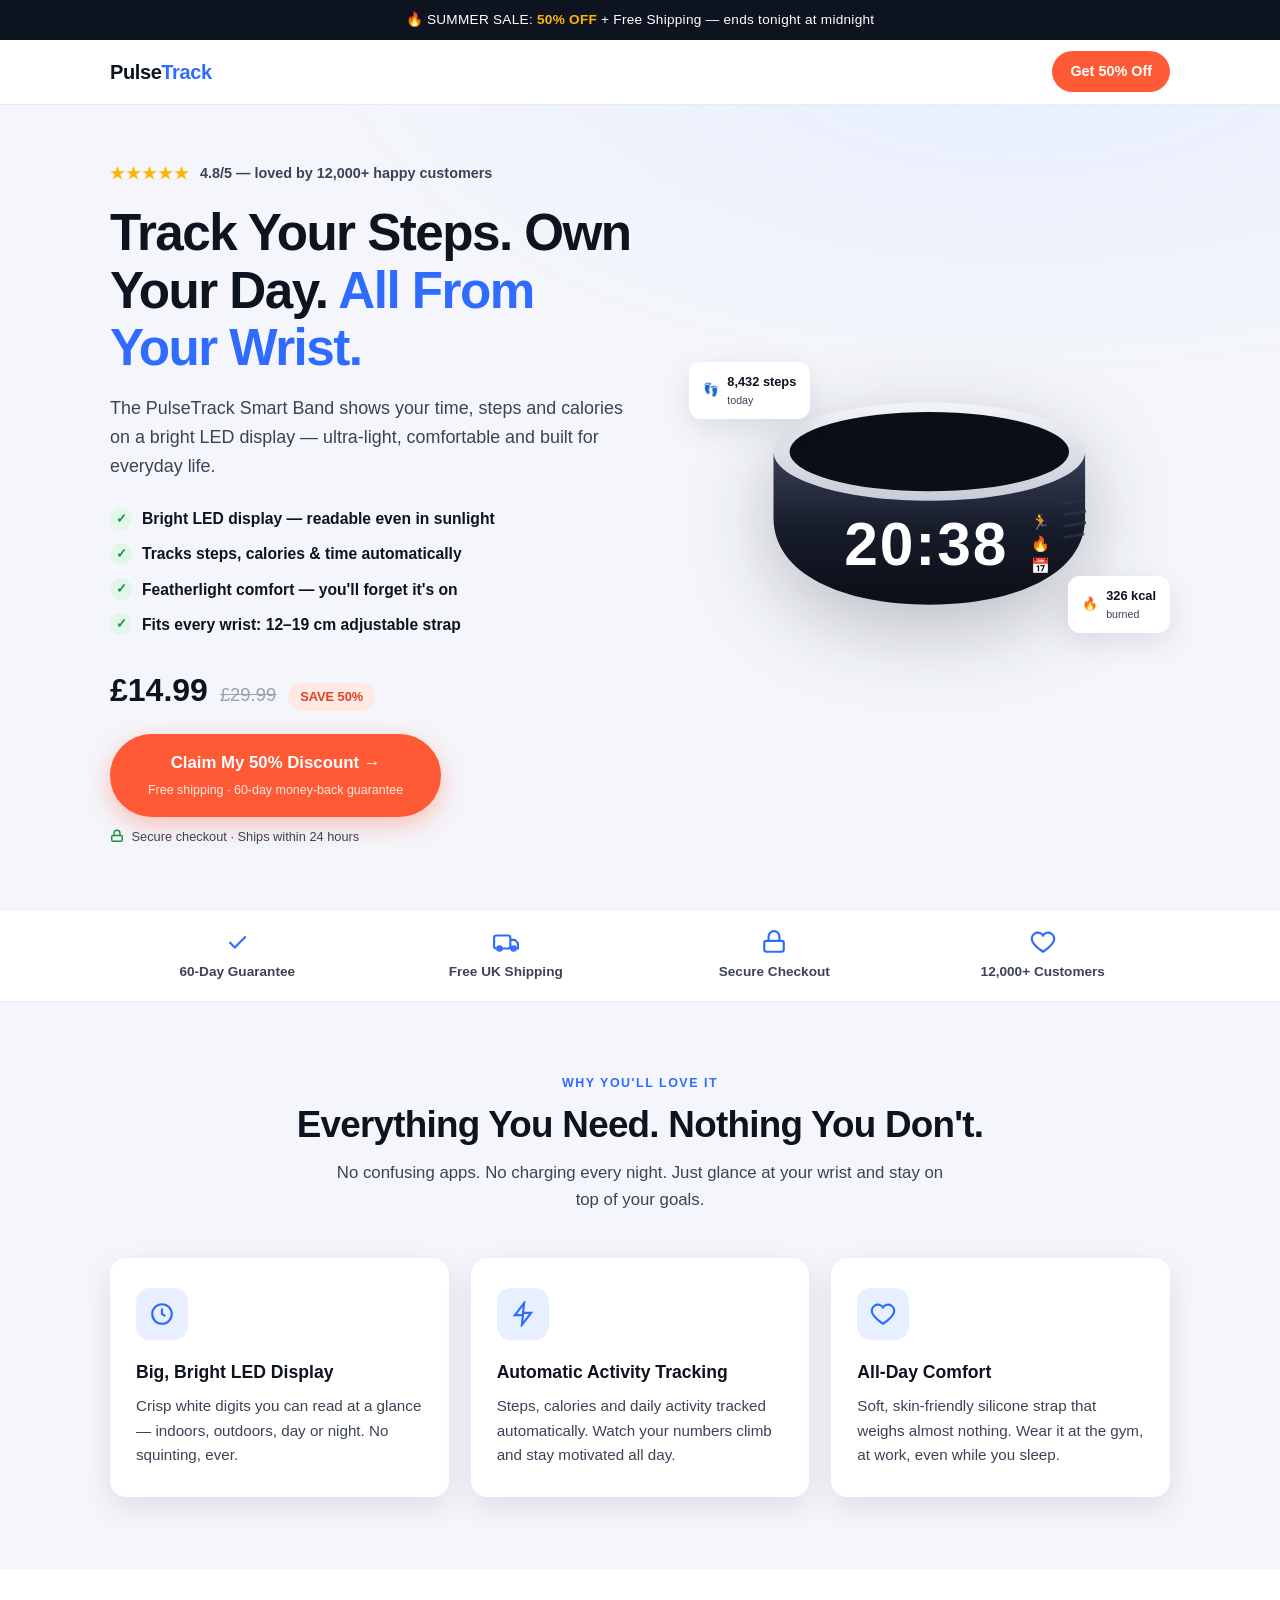
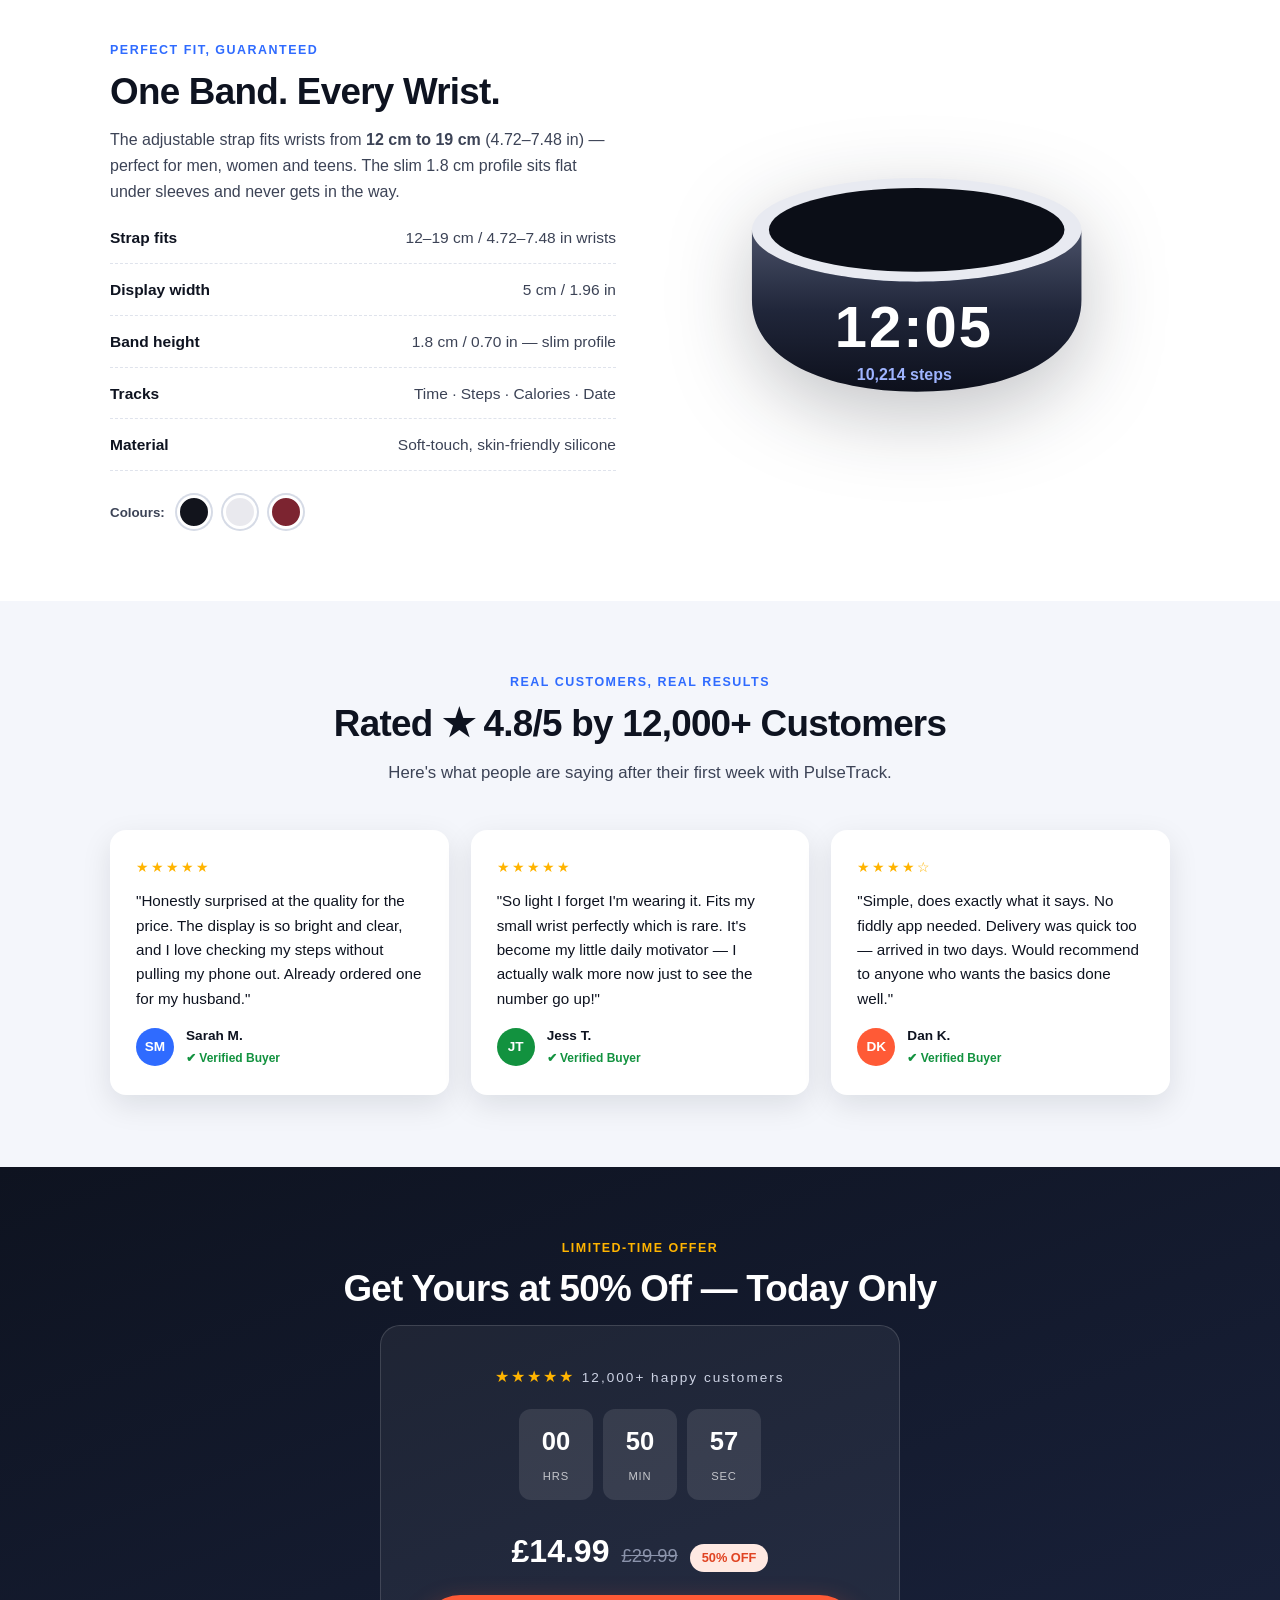
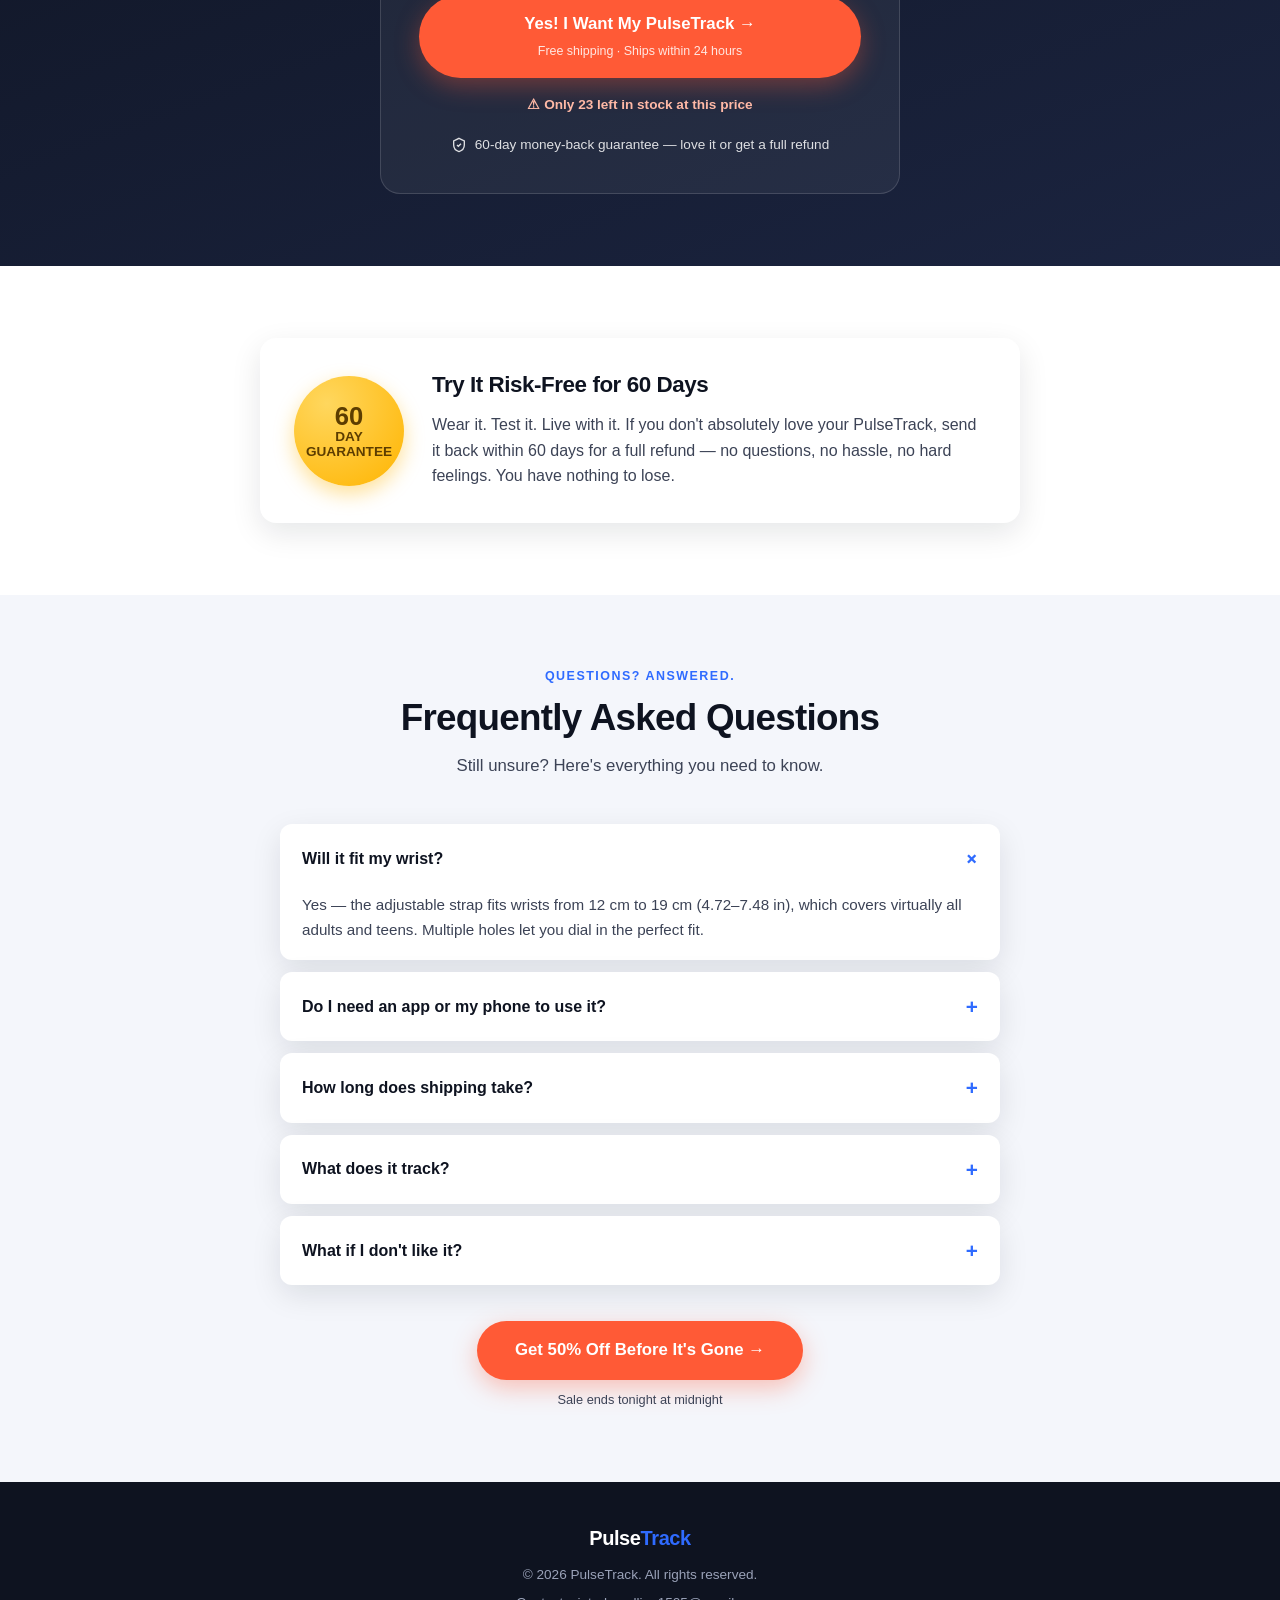
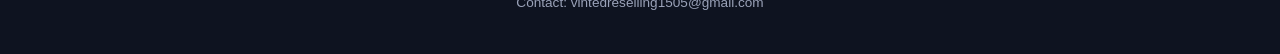
==== index.html @ eeb9f7a0 "Add high-converting landing page for smart band brand Single-file responsive landing page (index.htm" ====
<!DOCTYPE html>
<html lang="en">
<head>
<meta charset="UTF-8">
<meta name="viewport" content="width=device-width, initial-scale=1.0">
<title>PulseTrack — Smart LED Fitness Band | Track Steps, Time & More</title>
<meta name="description" content="The PulseTrack Smart Band tracks your steps, calories and time on a bright LED display. Waterproof, ultra-light and fits every wrist. 60-day money-back guarantee.">
<style>
  /* ============================================
     BRAND SETTINGS — edit these to rebrand fast
     ============================================ */
  :root{
    --brand-name:'PulseTrack';
    --accent:#2f6bff;
    --accent-dark:#1e4fd6;
    --cta:#ff5a36;
    --cta-dark:#e04322;
    --ink:#0e1320;
    --ink-soft:#3c4356;
    --bg:#ffffff;
    --bg-soft:#f4f6fb;
    --gold:#ffb400;
    --radius:16px;
    --shadow:0 10px 30px rgba(14,19,32,.10);
  }
  *{margin:0;padding:0;box-sizing:border-box}
  html{scroll-behavior:smooth}
  body{font-family:-apple-system,BlinkMacSystemFont,"Segoe UI",Roboto,Helvetica,Arial,sans-serif;color:var(--ink);background:var(--bg);line-height:1.6;-webkit-font-smoothing:antialiased}
  img{max-width:100%;display:block}
  a{text-decoration:none;color:inherit}
  .wrap{max-width:1100px;margin:0 auto;padding:0 20px}

  /* ---------- Announcement bar (urgency) ---------- */
  .announce{background:var(--ink);color:#fff;text-align:center;font-size:.85rem;padding:9px 14px;letter-spacing:.02em}
  .announce b{color:var(--gold)}

  /* ---------- Header ---------- */
  header{position:sticky;top:0;z-index:50;background:rgba(255,255,255,.92);backdrop-filter:blur(10px);border-bottom:1px solid #e8ebf2}
  .nav{display:flex;align-items:center;justify-content:space-between;height:64px}
  .logo{font-weight:800;font-size:1.25rem;letter-spacing:-.02em}
  .logo span{color:var(--accent)}
  .nav a.btn-sm{background:var(--cta);color:#fff;padding:9px 18px;border-radius:999px;font-weight:700;font-size:.9rem;transition:.2s}
  .nav a.btn-sm:hover{background:var(--cta-dark)}

  /* ---------- Buttons ---------- */
  .btn{display:inline-block;background:var(--cta);color:#fff;font-weight:800;font-size:1.05rem;padding:16px 38px;border-radius:999px;box-shadow:0 8px 24px rgba(255,90,54,.35);transition:.2s;text-align:center;border:none;cursor:pointer}
  .btn:hover{background:var(--cta-dark);transform:translateY(-2px)}
  .btn-sub{display:block;font-size:.78rem;font-weight:500;opacity:.85;margin-top:4px}
  .micro{font-size:.8rem;color:var(--ink-soft);margin-top:10px}
  .micro svg{vertical-align:-2px;margin-right:4px}

  /* ---------- Hero ---------- */
  .hero{background:radial-gradient(1200px 600px at 80% -10%,#e6edff 0%,transparent 60%),var(--bg-soft);padding:56px 0 64px;overflow:hidden}
  .hero-grid{display:grid;grid-template-columns:1.05fr .95fr;gap:48px;align-items:center}
  .stars{color:var(--gold);letter-spacing:2px;font-size:1rem}
  .rating-line{display:flex;align-items:center;gap:10px;font-size:.9rem;color:var(--ink-soft);margin-bottom:18px;font-weight:600}
  h1{font-size:clamp(2rem,4.5vw,3.2rem);line-height:1.12;letter-spacing:-.03em;font-weight:900;margin-bottom:18px}
  h1 em{font-style:normal;color:var(--accent)}
  .hero p.lead{font-size:1.12rem;color:var(--ink-soft);margin-bottom:26px;max-width:34rem}
  .hero-usps{list-style:none;margin:0 0 28px;display:grid;gap:10px}
  .hero-usps li{display:flex;align-items:center;gap:10px;font-weight:600;font-size:.98rem}
  .tick{flex:0 0 auto;width:22px;height:22px;border-radius:50%;background:#e2f7e9;color:#12923f;display:grid;place-items:center;font-size:.8rem;font-weight:900}
  .price-row{display:flex;align-items:baseline;gap:12px;margin-bottom:18px}
  .price-now{font-size:2rem;font-weight:900}
  .price-was{font-size:1.15rem;color:#98a0b3;text-decoration:line-through}
  .save-pill{background:#ffe9e2;color:var(--cta-dark);font-weight:800;font-size:.8rem;padding:4px 12px;border-radius:999px}

  /* ---------- Product visual ---------- */
  .product-stage{position:relative;display:grid;place-items:center;padding:20px}
  .glow{position:absolute;inset:10%;background:radial-gradient(closest-side,#c9d8ff,transparent 70%);filter:blur(10px)}
  .band-svg{position:relative;width:min(420px,90%);filter:drop-shadow(0 24px 40px rgba(14,19,32,.25))}
  .float-chip{position:absolute;background:#fff;border-radius:12px;box-shadow:var(--shadow);padding:10px 14px;font-size:.8rem;font-weight:700;display:flex;gap:8px;align-items:center;animation:float 4s ease-in-out infinite}
  .float-chip small{display:block;font-weight:500;color:var(--ink-soft)}
  .chip-1{top:6%;left:0}
  .chip-2{bottom:10%;right:0;animation-delay:1.2s}
  @keyframes float{0%,100%{transform:translateY(0)}50%{transform:translateY(-9px)}}

  /* ---------- Trust bar ---------- */
  .trustbar{background:#fff;border-bottom:1px solid #edf0f6;padding:18px 0}
  .trust-grid{display:grid;grid-template-columns:repeat(4,1fr);gap:14px;text-align:center}
  .trust-grid div{font-size:.85rem;font-weight:700;color:var(--ink-soft);display:flex;flex-direction:column;align-items:center;gap:6px}
  .trust-grid svg{width:26px;height:26px;color:var(--accent)}

  /* ---------- Sections ---------- */
  section{padding:72px 0}
  .kicker{color:var(--accent);font-weight:800;text-transform:uppercase;letter-spacing:.12em;font-size:.78rem;margin-bottom:10px}
  h2{font-size:clamp(1.6rem,3.2vw,2.3rem);letter-spacing:-.02em;font-weight:900;line-height:1.15;margin-bottom:14px}
  .center{text-align:center}
  .sub{color:var(--ink-soft);max-width:38rem;margin:0 auto 44px;font-size:1.05rem}

  /* ---------- Benefits ---------- */
  .bg-soft{background:var(--bg-soft)}
  .cards{display:grid;grid-template-columns:repeat(3,1fr);gap:22px}
  .card{background:#fff;border-radius:var(--radius);padding:30px 26px;box-shadow:var(--shadow)}
  .card .ico{width:52px;height:52px;border-radius:14px;background:#e8efff;color:var(--accent);display:grid;place-items:center;margin-bottom:18px}
  .card h3{font-size:1.1rem;margin-bottom:8px;font-weight:800}
  .card p{font-size:.95rem;color:var(--ink-soft)}

  /* ---------- Specs / fit ---------- */
  .fit-grid{display:grid;grid-template-columns:1fr 1fr;gap:48px;align-items:center}
  .spec-list{list-style:none;display:grid;gap:14px;margin-top:22px}
  .spec-list li{display:flex;justify-content:space-between;gap:20px;border-bottom:1px dashed #dfe3ec;padding-bottom:12px;font-size:.97rem}
  .spec-list li b{font-weight:800}
  .spec-list li span{color:var(--ink-soft)}
  .colors{display:flex;gap:12px;margin-top:24px;align-items:center}
  .swatch{width:34px;height:34px;border-radius:50%;border:3px solid #fff;box-shadow:0 0 0 2px #d6dbe6}
  .colors small{color:var(--ink-soft);font-weight:600}

  /* ---------- Reviews ---------- */
  .review{background:#fff;border-radius:var(--radius);padding:26px;box-shadow:var(--shadow)}
  .review .stars{font-size:.9rem;margin-bottom:10px}
  .review p{font-size:.95rem;margin-bottom:14px}
  .reviewer{display:flex;align-items:center;gap:12px;font-size:.85rem}
  .avatar{width:38px;height:38px;border-radius:50%;display:grid;place-items:center;color:#fff;font-weight:800}
  .verified{color:#12923f;font-weight:700;font-size:.75rem}

  /* ---------- Offer / pricing ---------- */
  .offer{background:linear-gradient(160deg,var(--ink) 0%,#1b2440 100%);color:#fff}
  .offer h2,.offer .kicker{color:#fff}
  .offer .kicker{color:var(--gold)}
  .offer-box{background:rgba(255,255,255,.06);border:1px solid rgba(255,255,255,.14);border-radius:20px;padding:38px;max-width:520px;margin:0 auto;text-align:center}
  .countdown{display:flex;gap:10px;justify-content:center;margin:20px 0 26px}
  .cd{background:rgba(255,255,255,.1);border-radius:12px;padding:12px 0;width:74px}
  .cd b{display:block;font-size:1.6rem;font-weight:900}
  .cd small{font-size:.7rem;text-transform:uppercase;letter-spacing:.08em;opacity:.7}
  .offer .price-now{color:#fff}
  .offer .price-was{color:#8b93ab}
  .stock{font-size:.85rem;margin-top:16px;color:#ffb9a6;font-weight:700}
  .guarantee-line{display:flex;align-items:center;justify-content:center;gap:8px;margin-top:18px;font-size:.85rem;opacity:.85}

  /* ---------- Guarantee ---------- */
  .guarantee{display:grid;grid-template-columns:auto 1fr;gap:28px;align-items:center;background:#fff;border-radius:var(--radius);padding:34px;box-shadow:var(--shadow);max-width:760px;margin:0 auto}
  .badge-60{flex:0 0 auto;width:110px;height:110px;border-radius:50%;background:radial-gradient(circle at 30% 25%,#ffd75e,var(--gold));display:grid;place-items:center;text-align:center;color:#5c3d00;font-weight:900;line-height:1.1;font-size:.85rem;box-shadow:0 8px 20px rgba(255,180,0,.4)}
  .badge-60 b{font-size:1.6rem;display:block}

  /* ---------- FAQ ---------- */
  details{background:#fff;border-radius:12px;box-shadow:var(--shadow);margin-bottom:12px;overflow:hidden}
  summary{cursor:pointer;padding:18px 22px;font-weight:700;list-style:none;display:flex;justify-content:space-between;align-items:center}
  summary::after{content:"+";font-size:1.3rem;color:var(--accent);font-weight:800;transition:.2s}
  details[open] summary::after{transform:rotate(45deg)}
  details p{padding:0 22px 18px;color:var(--ink-soft);font-size:.95rem}

  /* ---------- Footer ---------- */
  footer{background:var(--ink);color:#9aa2b8;font-size:.85rem;padding:40px 0;text-align:center}
  footer .logo{color:#fff;margin-bottom:10px}

  /* ---------- Sticky mobile CTA ---------- */
  .sticky-cta{position:fixed;bottom:0;left:0;right:0;background:#fff;box-shadow:0 -6px 24px rgba(14,19,32,.12);padding:10px 16px;display:none;align-items:center;justify-content:space-between;gap:14px;z-index:60}
  .sticky-cta .p{font-weight:900}
  .sticky-cta .p s{color:#98a0b3;font-weight:500;font-size:.8rem;margin-left:6px}
  .sticky-cta .btn{padding:12px 22px;font-size:.95rem}

  @media(max-width:880px){
    .hero-grid,.fit-grid{grid-template-columns:1fr}
    .cards{grid-template-columns:1fr}
    .trust-grid{grid-template-columns:repeat(2,1fr)}
    .product-stage{order:-1}
    .sticky-cta{display:flex}
    body{padding-bottom:70px}
    .guarantee{grid-template-columns:1fr;text-align:center;justify-items:center}
  }
</style>
</head>
<body>

<!-- Announcement bar -->
<div class="announce">🔥 SUMMER SALE: <b>50% OFF</b> + Free Shipping — ends tonight at midnight</div>

<!-- Header -->
<header>
  <div class="wrap nav">
    <a href="#" class="logo">Pulse<span>Track</span></a>
    <a href="#offer" class="btn-sm">Get 50% Off</a>
  </div>
</header>

<!-- Hero -->
<section class="hero">
  <div class="wrap hero-grid">
    <div>
      <div class="rating-line"><span class="stars">★★★★★</span> 4.8/5 — loved by 12,000+ happy customers</div>
      <h1>Track Your Steps. Own Your Day. <em>All From Your Wrist.</em></h1>
      <p class="lead">The PulseTrack Smart Band shows your time, steps and calories on a bright LED display — ultra-light, comfortable and built for everyday life.</p>
      <ul class="hero-usps">
        <li><span class="tick">✓</span> Bright LED display — readable even in sunlight</li>
        <li><span class="tick">✓</span> Tracks steps, calories &amp; time automatically</li>
        <li><span class="tick">✓</span> Featherlight comfort — you'll forget it's on</li>
        <li><span class="tick">✓</span> Fits every wrist: 12–19 cm adjustable strap</li>
      </ul>
      <div class="price-row">
        <span class="price-now">£14.99</span>
        <span class="price-was">£29.99</span>
        <span class="save-pill">SAVE 50%</span>
      </div>
      <a class="btn" href="#offer">Claim My 50% Discount →<span class="btn-sub">Free shipping · 60-day money-back guarantee</span></a>
      <p class="micro">
        <svg width="14" height="14" viewBox="0 0 24 24" fill="none" stroke="#12923f" stroke-width="2.5"><rect x="3" y="11" width="18" height="10" rx="2"/><path d="M7 11V7a5 5 0 0 1 10 0v4"/></svg>
        Secure checkout · Ships within 24 hours
      </p>
    </div>

    <!-- Product visual (replace with real photo: <img src="images/product.jpg" alt="PulseTrack Smart Band">) -->
    <div class="product-stage">
      <div class="glow"></div>
      <svg class="band-svg" viewBox="0 0 420 300" role="img" aria-label="PulseTrack smart band showing time and activity icons on LED display">
        <defs>
          <linearGradient id="bandBody" x1="0" y1="0" x2="0" y2="1">
            <stop offset="0" stop-color="#3a4157"/><stop offset=".5" stop-color="#171c2b"/><stop offset="1" stop-color="#0b0e17"/>
          </linearGradient>
          <linearGradient id="bandTop" x1="0" y1="0" x2="0" y2="1">
            <stop offset="0" stop-color="#f2f4f8"/><stop offset="1" stop-color="#c7ccd8"/>
          </linearGradient>
        </defs>
        <!-- band ellipse top -->
        <ellipse cx="210" cy="95" rx="165" ry="52" fill="url(#bandTop)"/>
        <ellipse cx="210" cy="95" rx="148" ry="42" fill="#0b0e17"/>
        <!-- band body -->
        <path d="M45 95 v70 c0 60 74 92 165 92 s165 -32 165 -92 v-70 c0 29 -74 52 -165 52 S45 124 45 95 Z" fill="url(#bandBody)"/>
        <!-- display -->
        <g font-family="'Segoe UI',Arial,sans-serif">
          <text x="120" y="215" fill="#fff" font-size="64" font-weight="800" letter-spacing="2" style="font-variant-numeric:tabular-nums">20:38</text>
          <!-- activity icons -->
          <g fill="#e8ecf5" font-size="16">
            <text x="318" y="175">🏃</text>
            <text x="318" y="198">🔥</text>
            <text x="318" y="221">📅</text>
          </g>
        </g>
        <!-- texture stripes -->
        <g stroke="#2a3148" stroke-width="3" opacity=".8">
          <line x1="352" y1="150" x2="374" y2="146"/><line x1="352" y1="162" x2="376" y2="158"/><line x1="352" y1="174" x2="376" y2="170"/><line x1="352" y1="186" x2="374" y2="182"/>
        </g>
      </svg>
      <div class="float-chip chip-1">👣 <span>8,432 steps<small>today</small></span></div>
      <div class="float-chip chip-2">🔥 <span>326 kcal<small>burned</small></span></div>
    </div>
  </div>
</section>

<!-- Trust bar -->
<div class="trustbar">
  <div class="wrap trust-grid">
    <div><svg viewBox="0 0 24 24" fill="none" stroke="currentColor" stroke-width="2"><path d="M5 12l5 5L20 7"/></svg>60-Day Guarantee</div>
    <div><svg viewBox="0 0 24 24" fill="none" stroke="currentColor" stroke-width="2"><rect x="1" y="6" width="15" height="12" rx="2"/><path d="M16 10h4l3 3v5h-7"/><circle cx="6" cy="18" r="2"/><circle cx="19" cy="18" r="2"/></svg>Free UK Shipping</div>
    <div><svg viewBox="0 0 24 24" fill="none" stroke="currentColor" stroke-width="2"><rect x="3" y="11" width="18" height="10" rx="2"/><path d="M7 11V7a5 5 0 0 1 10 0v4"/></svg>Secure Checkout</div>
    <div><svg viewBox="0 0 24 24" fill="none" stroke="currentColor" stroke-width="2"><path d="M12 21s-7-4.6-9.5-9A5.5 5.5 0 0 1 12 6a5.5 5.5 0 0 1 9.5 6c-2.5 4.4-9.5 9-9.5 9z"/></svg>12,000+ Customers</div>
  </div>
</div>

<!-- Benefits -->
<section class="bg-soft" id="benefits">
  <div class="wrap">
    <div class="center">
      <div class="kicker">Why You'll Love It</div>
      <h2>Everything You Need. Nothing You Don't.</h2>
      <p class="sub">No confusing apps. No charging every night. Just glance at your wrist and stay on top of your goals.</p>
    </div>
    <div class="cards">
      <div class="card">
        <div class="ico"><svg width="26" height="26" viewBox="0 0 24 24" fill="none" stroke="currentColor" stroke-width="2"><circle cx="12" cy="12" r="9"/><path d="M12 7v5l3 2"/></svg></div>
        <h3>Big, Bright LED Display</h3>
        <p>Crisp white digits you can read at a glance — indoors, outdoors, day or night. No squinting, ever.</p>
      </div>
      <div class="card">
        <div class="ico"><svg width="26" height="26" viewBox="0 0 24 24" fill="none" stroke="currentColor" stroke-width="2"><path d="M13 2L4.5 13H12l-1 9L19.5 11H12l1-9z"/></svg></div>
        <h3>Automatic Activity Tracking</h3>
        <p>Steps, calories and daily activity tracked automatically. Watch your numbers climb and stay motivated all day.</p>
      </div>
      <div class="card">
        <div class="ico"><svg width="26" height="26" viewBox="0 0 24 24" fill="none" stroke="currentColor" stroke-width="2"><path d="M12 21s-7-4.6-9.5-9A5.5 5.5 0 0 1 12 6a5.5 5.5 0 0 1 9.5 6c-2.5 4.4-9.5 9-9.5 9z"/></svg></div>
        <h3>All-Day Comfort</h3>
        <p>Soft, skin-friendly silicone strap that weighs almost nothing. Wear it at the gym, at work, even while you sleep.</p>
      </div>
    </div>
  </div>
</section>

<!-- Fit & specs -->
<section id="fit">
  <div class="wrap fit-grid">
    <div>
      <div class="kicker">Perfect Fit, Guaranteed</div>
      <h2>One Band. Every Wrist.</h2>
      <p style="color:var(--ink-soft)">The adjustable strap fits wrists from <b>12 cm to 19 cm</b> (4.72–7.48 in) — perfect for men, women and teens. The slim 1.8 cm profile sits flat under sleeves and never gets in the way.</p>
      <ul class="spec-list">
        <li><b>Strap fits</b><span>12–19 cm / 4.72–7.48 in wrists</span></li>
        <li><b>Display width</b><span>5 cm / 1.96 in</span></li>
        <li><b>Band height</b><span>1.8 cm / 0.70 in — slim profile</span></li>
        <li><b>Tracks</b><span>Time · Steps · Calories · Date</span></li>
        <li><b>Material</b><span>Soft-touch, skin-friendly silicone</span></li>
      </ul>
      <div class="colors">
        <small>Colours:</small>
        <span class="swatch" style="background:#12141c" title="Midnight Black"></span>
        <span class="swatch" style="background:#e9e9ee" title="Arctic White"></span>
        <span class="swatch" style="background:#7c2430" title="Berry Red"></span>
      </div>
    </div>
    <div class="product-stage">
      <div class="glow"></div>
      <svg class="band-svg" viewBox="0 0 420 300" aria-hidden="true">
        <defs>
          <linearGradient id="bandBody2" x1="0" y1="0" x2="0" y2="1">
            <stop offset="0" stop-color="#4a5168"/><stop offset=".5" stop-color="#20263a"/><stop offset="1" stop-color="#0d101c"/>
          </linearGradient>
        </defs>
        <ellipse cx="210" cy="95" rx="165" ry="52" fill="#e8eaf1"/>
        <ellipse cx="210" cy="95" rx="148" ry="42" fill="#0b0e17"/>
        <path d="M45 95 v70 c0 60 74 92 165 92 s165 -32 165 -92 v-70 c0 29 -74 52 -165 52 S45 124 45 95 Z" fill="url(#bandBody2)"/>
        <text x="128" y="212" fill="#fff" font-size="58" font-weight="800" letter-spacing="2" font-family="'Segoe UI',Arial,sans-serif">12:05</text>
        <text x="150" y="245" fill="#9fb4ff" font-size="16" font-weight="700" font-family="'Segoe UI',Arial,sans-serif">10,214 steps</text>
      </svg>
    </div>
  </div>
</section>

<!-- Reviews -->
<section class="bg-soft" id="reviews">
  <div class="wrap">
    <div class="center">
      <div class="kicker">Real Customers, Real Results</div>
      <h2>Rated ★ 4.8/5 by 12,000+ Customers</h2>
      <p class="sub">Here's what people are saying after their first week with PulseTrack.</p>
    </div>
    <div class="cards">
      <div class="review">
        <div class="stars">★★★★★</div>
        <p>"Honestly surprised at the quality for the price. The display is so bright and clear, and I love checking my steps without pulling my phone out. Already ordered one for my husband."</p>
        <div class="reviewer">
          <span class="avatar" style="background:#2f6bff">SM</span>
          <span><b>Sarah M.</b><br><span class="verified">✔ Verified Buyer</span></span>
        </div>
      </div>
      <div class="review">
        <div class="stars">★★★★★</div>
        <p>"So light I forget I'm wearing it. Fits my small wrist perfectly which is rare. It's become my little daily motivator — I actually walk more now just to see the number go up!"</p>
        <div class="reviewer">
          <span class="avatar" style="background:#12923f">JT</span>
          <span><b>Jess T.</b><br><span class="verified">✔ Verified Buyer</span></span>
        </div>
      </div>
      <div class="review">
        <div class="stars">★★★★☆</div>
        <p>"Simple, does exactly what it says. No fiddly app needed. Delivery was quick too — arrived in two days. Would recommend to anyone who wants the basics done well."</p>
        <div class="reviewer">
          <span class="avatar" style="background:#ff5a36">DK</span>
          <span><b>Dan K.</b><br><span class="verified">✔ Verified Buyer</span></span>
        </div>
      </div>
    </div>
  </div>
</section>

<!-- Offer -->
<section class="offer" id="offer">
  <div class="wrap">
    <div class="center">
      <div class="kicker">Limited-Time Offer</div>
      <h2>Get Yours at 50% Off — Today Only</h2>
    </div>
    <div class="offer-box">
      <div class="stars" style="color:var(--gold)">★★★★★ <span style="color:#cdd3e4;font-size:.85rem">12,000+ happy customers</span></div>
      <div class="countdown" id="countdown">
        <div class="cd"><b id="cd-h">05</b><small>hrs</small></div>
        <div class="cd"><b id="cd-m">42</b><small>min</small></div>
        <div class="cd"><b id="cd-s">18</b><small>sec</small></div>
      </div>
      <div class="price-row" style="justify-content:center">
        <span class="price-now">£14.99</span>
        <span class="price-was">£29.99</span>
        <span class="save-pill">50% OFF</span>
      </div>
      <a class="btn" href="#" style="width:100%">Yes! I Want My PulseTrack →<span class="btn-sub">Free shipping · Ships within 24 hours</span></a>
      <div class="stock">⚠ Only 23 left in stock at this price</div>
      <div class="guarantee-line">
        <svg width="16" height="16" viewBox="0 0 24 24" fill="none" stroke="currentColor" stroke-width="2"><path d="M12 2l8 4v6c0 5-3.5 8.5-8 10-4.5-1.5-8-5-8-10V6l8-4z"/><path d="M9 12l2 2 4-4"/></svg>
        60-day money-back guarantee — love it or get a full refund
      </div>
    </div>
  </div>
</section>

<!-- Guarantee -->
<section>
  <div class="wrap">
    <div class="guarantee">
      <div class="badge-60"><span><b>60</b>DAY<br>GUARANTEE</span></div>
      <div>
        <h2 style="font-size:1.4rem">Try It Risk-Free for 60 Days</h2>
        <p style="color:var(--ink-soft)">Wear it. Test it. Live with it. If you don't absolutely love your PulseTrack, send it back within 60 days for a full refund — no questions, no hassle, no hard feelings. You have nothing to lose.</p>
      </div>
    </div>
  </div>
</section>

<!-- FAQ -->
<section class="bg-soft" id="faq">
  <div class="wrap" style="max-width:760px">
    <div class="center">
      <div class="kicker">Questions? Answered.</div>
      <h2>Frequently Asked Questions</h2>
      <p class="sub">Still unsure? Here's everything you need to know.</p>
    </div>
    <details open>
      <summary>Will it fit my wrist?</summary>
      <p>Yes — the adjustable strap fits wrists from 12 cm to 19 cm (4.72–7.48 in), which covers virtually all adults and teens. Multiple holes let you dial in the perfect fit.</p>
    </details>
    <details>
      <summary>Do I need an app or my phone to use it?</summary>
      <p>No. PulseTrack works completely on its own — no app, no pairing, no account. Everything shows directly on the LED display.</p>
    </details>
    <details>
      <summary>How long does shipping take?</summary>
      <p>Orders ship within 24 hours and typically arrive in 2–5 working days with free tracked shipping.</p>
    </details>
    <details>
      <summary>What does it track?</summary>
      <p>Time, date, steps and estimated calories burned — the essentials, always visible at a glance.</p>
    </details>
    <details>
      <summary>What if I don't like it?</summary>
      <p>You're covered by our 60-day money-back guarantee. If it's not for you, contact us for a full refund — no questions asked.</p>
    </details>
    <div class="center" style="margin-top:36px">
      <a class="btn" href="#offer">Get 50% Off Before It's Gone →</a>
      <p class="micro">Sale ends tonight at midnight</p>
    </div>
  </div>
</section>

<!-- Footer -->
<footer>
  <div class="wrap">
    <div class="logo">Pulse<span style="color:var(--accent)">Track</span></div>
    <p>© 2026 PulseTrack. All rights reserved.</p>
    <p style="margin-top:6px">Contact: vintedreselling1505@gmail.com</p>
  </div>
</footer>

<!-- Sticky mobile CTA -->
<div class="sticky-cta">
  <div class="p">£14.99 <s>£29.99</s></div>
  <a class="btn" href="#offer">Get 50% Off</a>
</div>

<script>
  // Evergreen countdown: resets to end of each day (local time)
  function tick(){
    var now=new Date();
    var end=new Date(now.getFullYear(),now.getMonth(),now.getDate()+1,0,0,0);
    var d=Math.max(0,end-now);
    var h=Math.floor(d/36e5), m=Math.floor(d%36e5/6e4), s=Math.floor(d%6e4/1e3);
    document.getElementById('cd-h').textContent=String(h).padStart(2,'0');
    document.getElementById('cd-m').textContent=String(m).padStart(2,'0');
    document.getElementById('cd-s').textContent=String(s).padStart(2,'0');
  }
  tick(); setInterval(tick,1000);
</script>

</body>
</html>
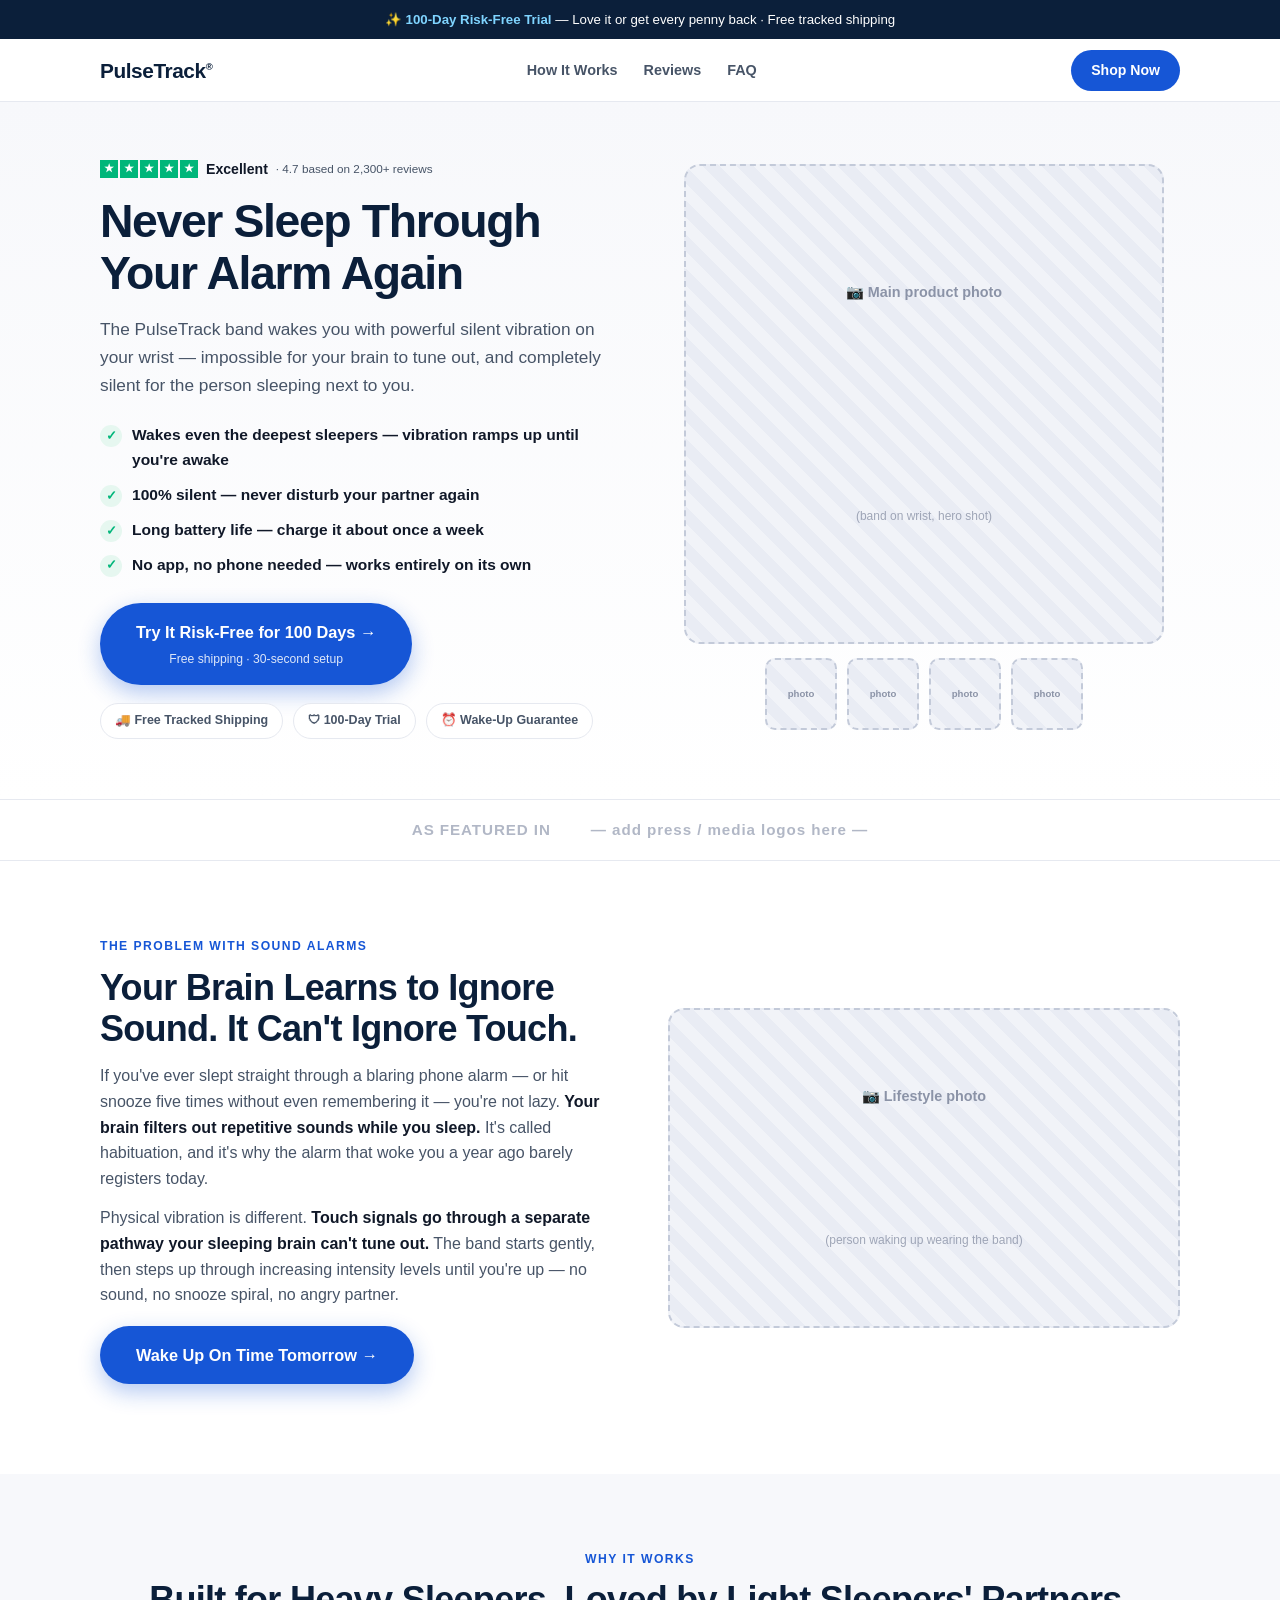
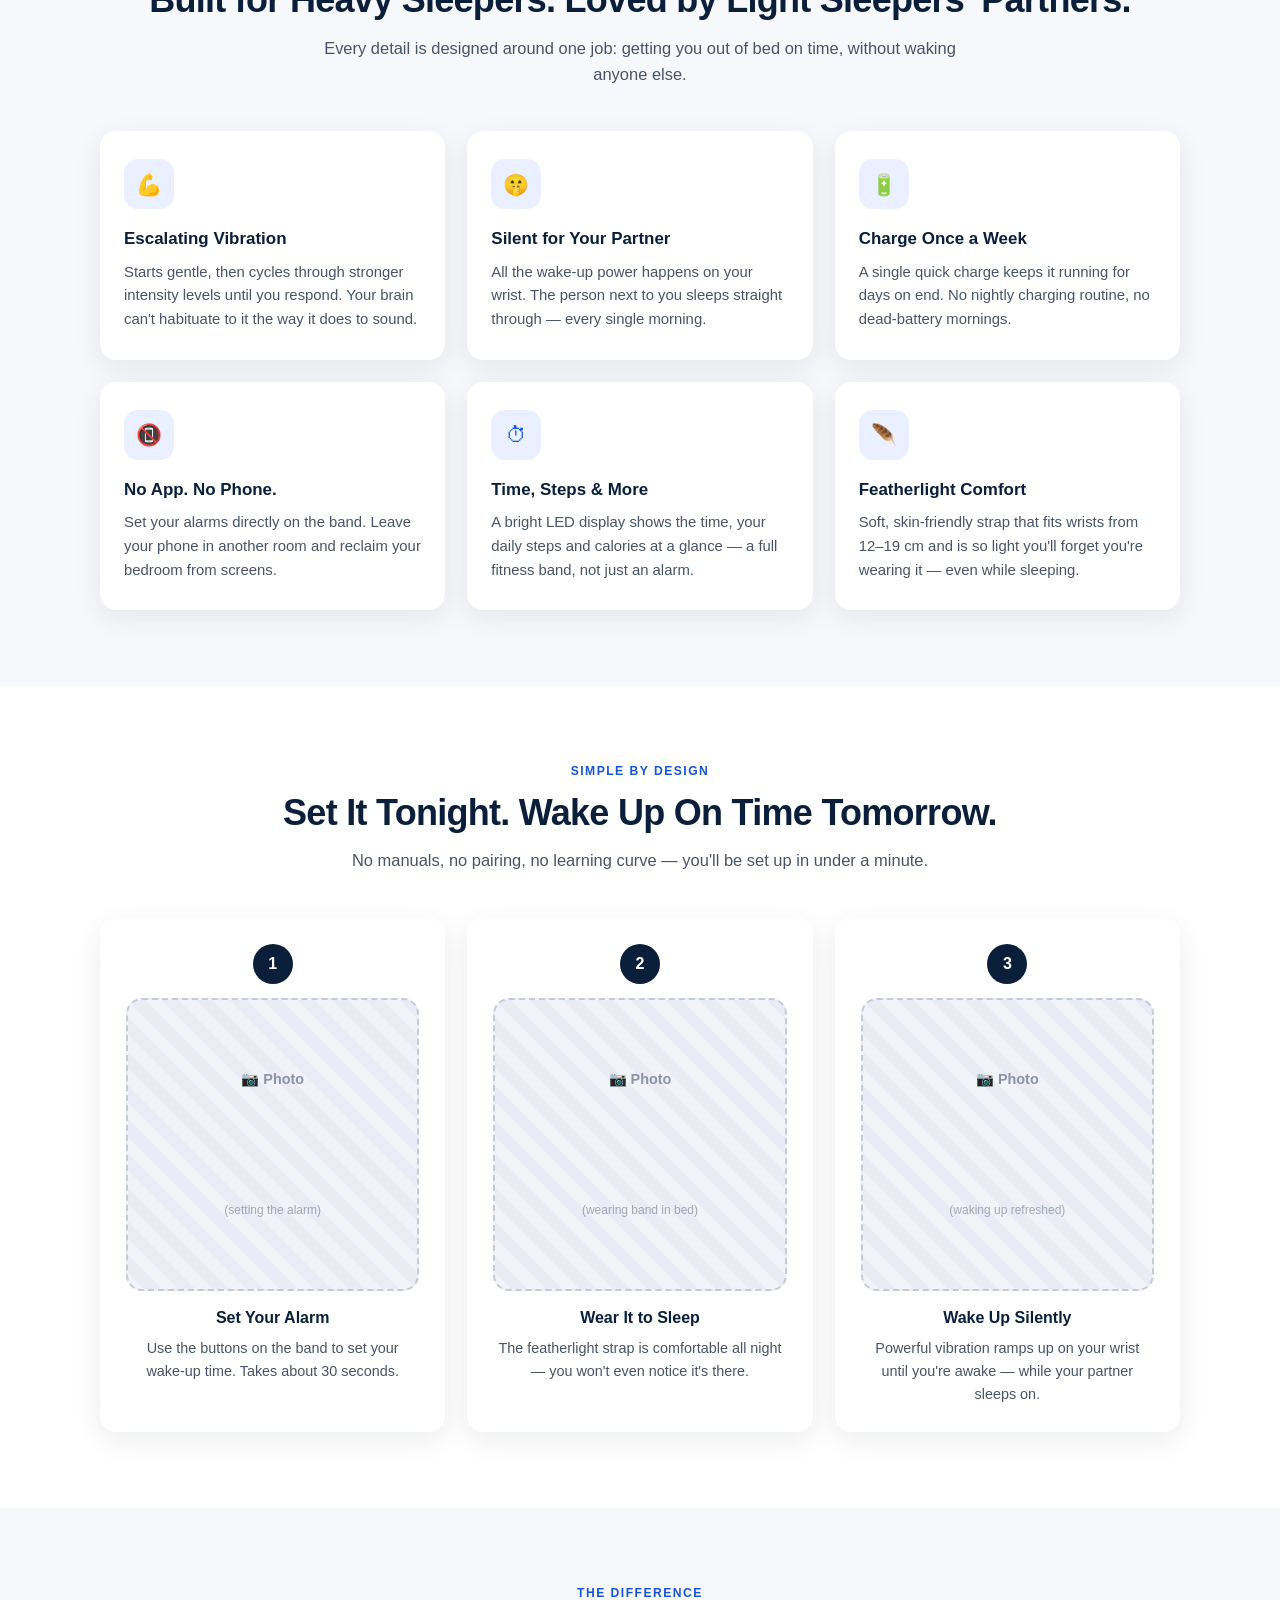
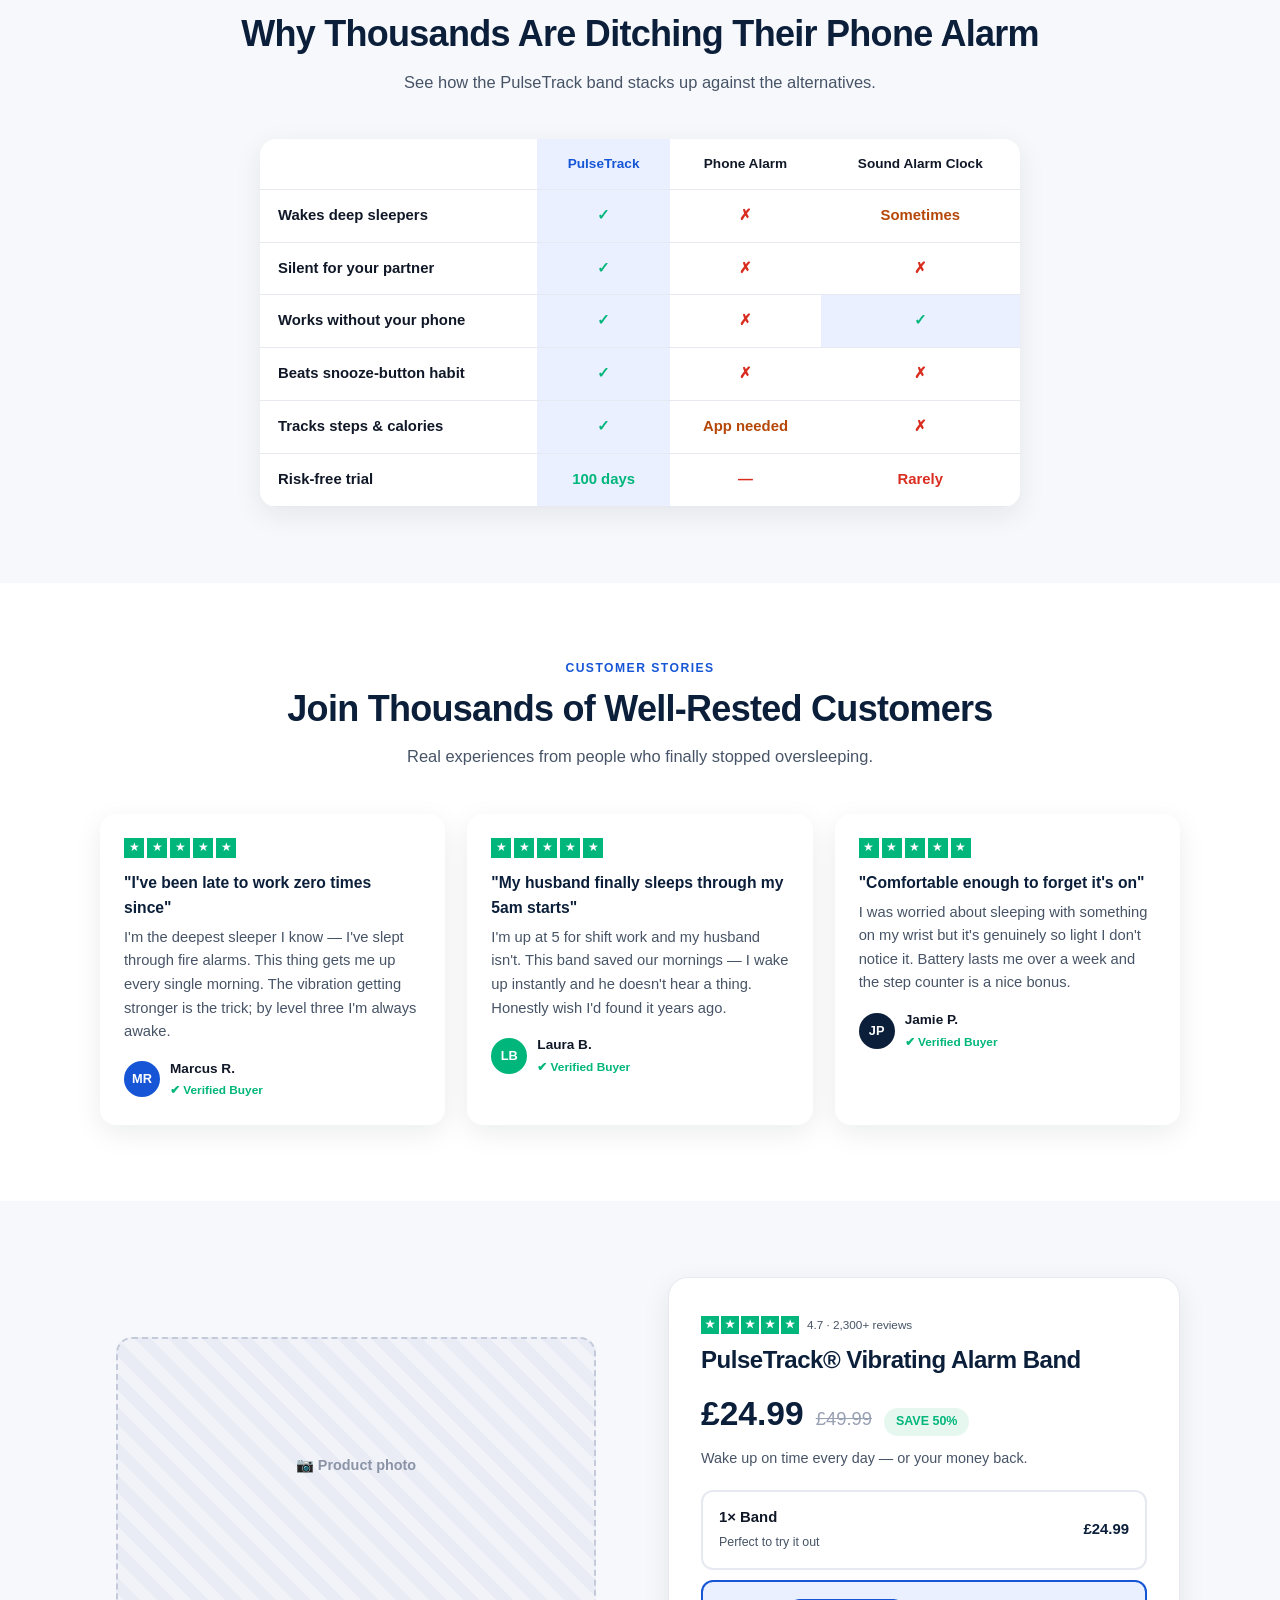
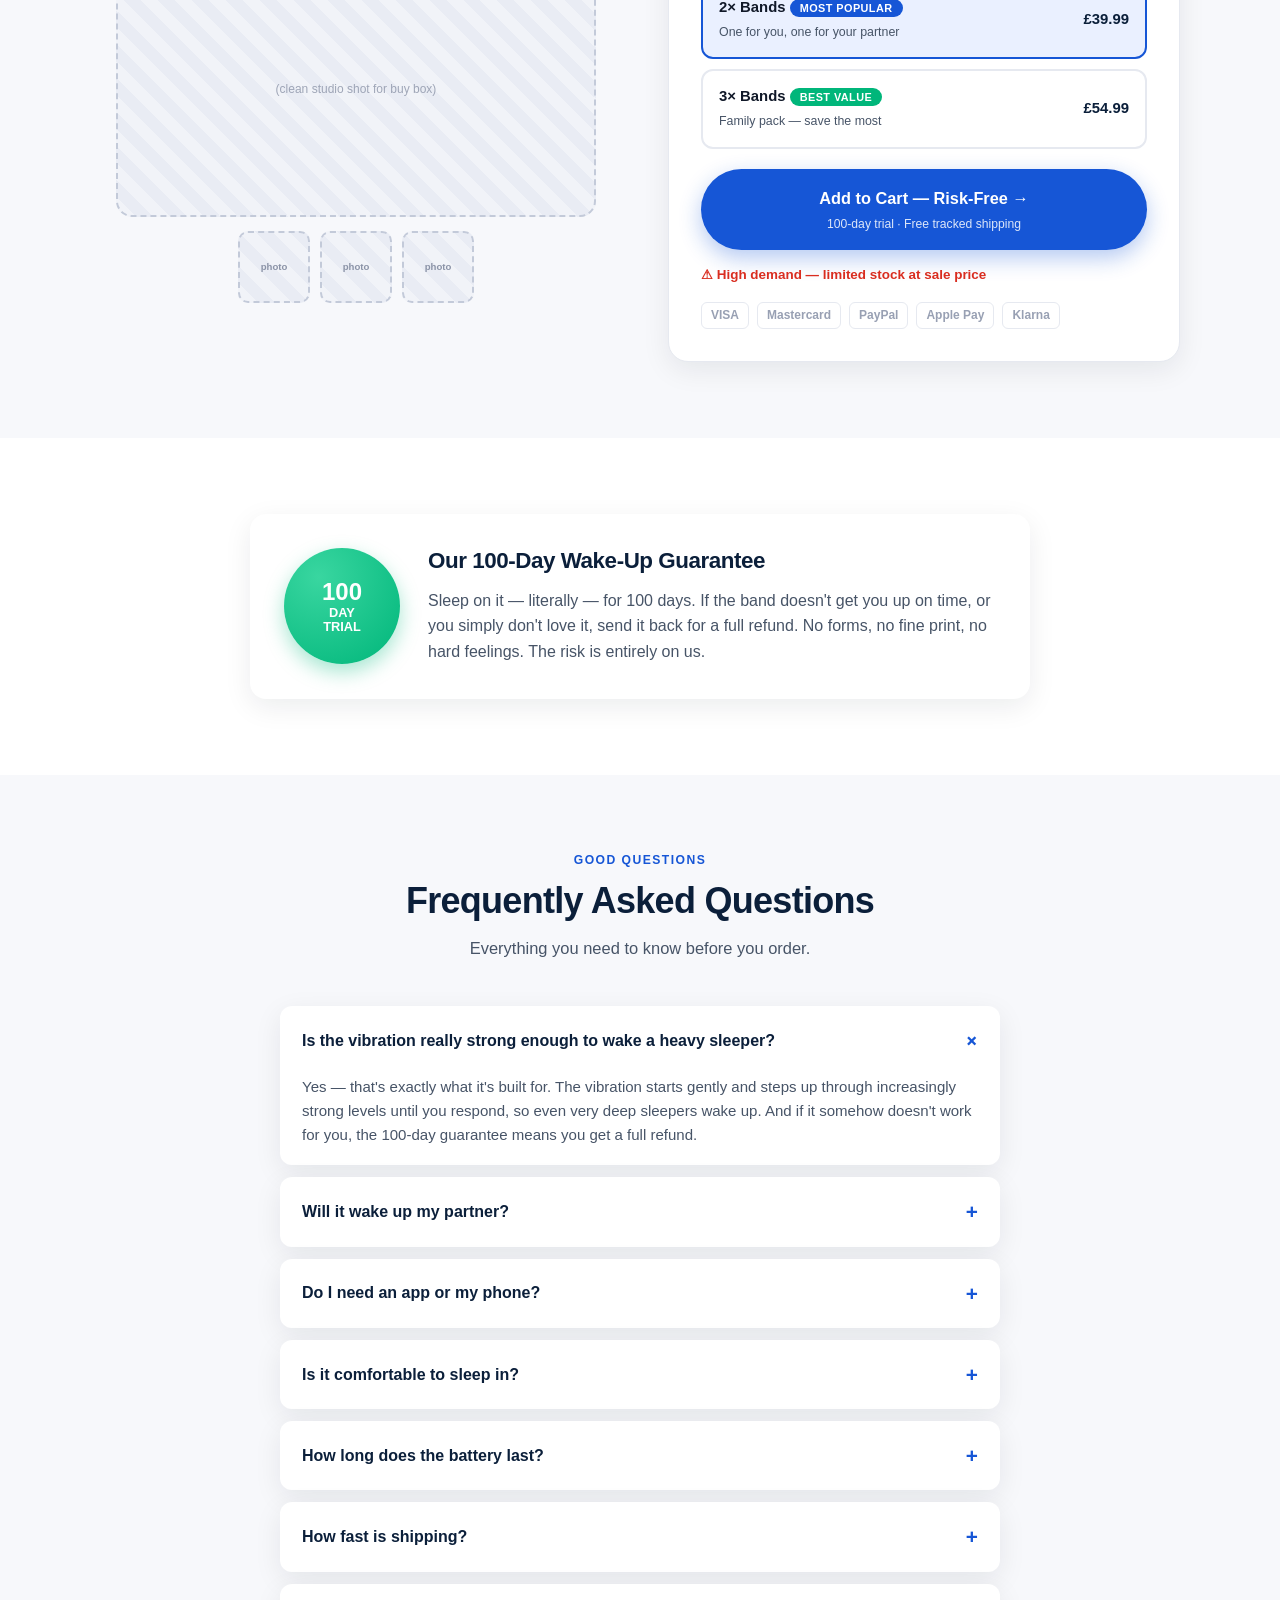
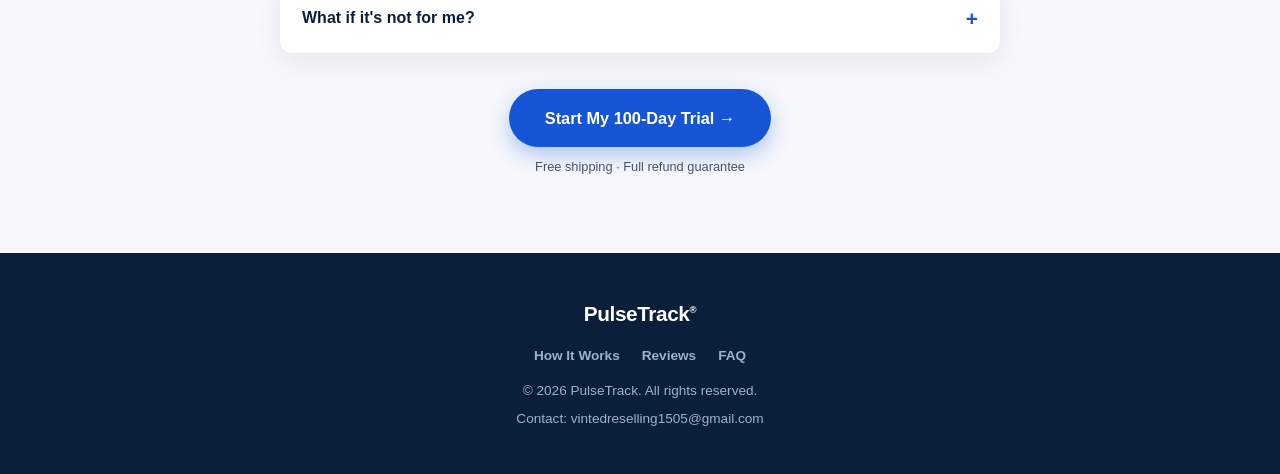
==== commit ffb13603: "Redesign landing page in sleep-alarm style with photo placeholders Repositions the band as a silent " ====
--- a/index.html
+++ b/index.html
@@ -3,174 +3,203 @@
 <head>
 <meta charset="UTF-8">
 <meta name="viewport" content="width=device-width, initial-scale=1.0">
-<title>PulseTrack — Smart LED Fitness Band | Track Steps, Time & More</title>
-<meta name="description" content="The PulseTrack Smart Band tracks your steps, calories and time on a bright LED display. Waterproof, ultra-light and fits every wrist. 60-day money-back guarantee.">
+<title>PulseTrack® | Vibrating Alarm Band — Wake Up On Time, Every Time</title>
+<meta name="description" content="The PulseTrack vibrating alarm band wakes even the deepest sleepers with silent vibration — without waking your partner. 100-day risk-free trial.">
 <style>
   /* ============================================
      BRAND SETTINGS — edit these to rebrand fast
      ============================================ */
   :root{
-    --brand-name:'PulseTrack';
-    --accent:#2f6bff;
-    --accent-dark:#1e4fd6;
-    --cta:#ff5a36;
-    --cta-dark:#e04322;
-    --ink:#0e1320;
-    --ink-soft:#3c4356;
+    --navy:#0b1f3a;
+    --blue:#1656d6;
+    --blue-soft:#eaf0ff;
+    --green:#00b67a;        /* trust/review green */
+    --green-soft:#e6f7f0;
+    --cta:#1656d6;
+    --cta-dark:#0f41a8;
+    --ink:#101828;
+    --ink-soft:#475467;
+    --line:#e6e9f0;
     --bg:#ffffff;
-    --bg-soft:#f4f6fb;
-    --gold:#ffb400;
+    --bg-soft:#f7f8fb;
     --radius:16px;
-    --shadow:0 10px 30px rgba(14,19,32,.10);
+    --shadow:0 8px 28px rgba(16,24,40,.08);
   }
   *{margin:0;padding:0;box-sizing:border-box}
   html{scroll-behavior:smooth}
   body{font-family:-apple-system,BlinkMacSystemFont,"Segoe UI",Roboto,Helvetica,Arial,sans-serif;color:var(--ink);background:var(--bg);line-height:1.6;-webkit-font-smoothing:antialiased}
-  img{max-width:100%;display:block}
   a{text-decoration:none;color:inherit}
-  .wrap{max-width:1100px;margin:0 auto;padding:0 20px}
-
-  /* ---------- Announcement bar (urgency) ---------- */
-  .announce{background:var(--ink);color:#fff;text-align:center;font-size:.85rem;padding:9px 14px;letter-spacing:.02em}
-  .announce b{color:var(--gold)}
+  .wrap{max-width:1120px;margin:0 auto;padding:0 20px}
+
+  /* ---------- Photo placeholders (swap for real images) ---------- */
+  .ph{background:repeating-linear-gradient(45deg,#f1f3f8,#f1f3f8 12px,#e9ecf4 12px,#e9ecf4 24px);border:2px dashed #c3cad9;border-radius:var(--radius);display:grid;place-items:center;color:#8b93a7;font-weight:600;font-size:.9rem;text-align:center;padding:16px}
+  .ph small{display:block;font-weight:500;font-size:.75rem;margin-top:4px;opacity:.8}
+  .ph-hero{aspect-ratio:1/1;width:100%;max-width:480px}
+  .ph-wide{aspect-ratio:16/10;width:100%}
+  .ph-sq{aspect-ratio:1/1;width:100%}
+  .ph-thumb{aspect-ratio:1/1;width:72px;border-radius:10px;padding:6px;font-size:.6rem}
+
+  /* ---------- Announcement bar ---------- */
+  .announce{background:var(--navy);color:#fff;text-align:center;font-size:.83rem;padding:9px 14px}
+  .announce b{color:#7fd4ff}
 
   /* ---------- Header ---------- */
-  header{position:sticky;top:0;z-index:50;background:rgba(255,255,255,.92);backdrop-filter:blur(10px);border-bottom:1px solid #e8ebf2}
-  .nav{display:flex;align-items:center;justify-content:space-between;height:64px}
-  .logo{font-weight:800;font-size:1.25rem;letter-spacing:-.02em}
-  .logo span{color:var(--accent)}
-  .nav a.btn-sm{background:var(--cta);color:#fff;padding:9px 18px;border-radius:999px;font-weight:700;font-size:.9rem;transition:.2s}
+  header{position:sticky;top:0;z-index:50;background:rgba(255,255,255,.95);backdrop-filter:blur(10px);border-bottom:1px solid var(--line)}
+  .nav{display:flex;align-items:center;justify-content:space-between;height:62px}
+  .logo{font-weight:800;font-size:1.3rem;letter-spacing:-.02em;color:var(--navy)}
+  .logo sup{font-size:.6rem}
+  .nav-links{display:flex;gap:26px;font-size:.9rem;font-weight:600;color:var(--ink-soft)}
+  .nav a.btn-sm{background:var(--cta);color:#fff;padding:9px 20px;border-radius:999px;font-weight:700;font-size:.88rem;transition:.2s}
   .nav a.btn-sm:hover{background:var(--cta-dark)}
 
   /* ---------- Buttons ---------- */
-  .btn{display:inline-block;background:var(--cta);color:#fff;font-weight:800;font-size:1.05rem;padding:16px 38px;border-radius:999px;box-shadow:0 8px 24px rgba(255,90,54,.35);transition:.2s;text-align:center;border:none;cursor:pointer}
+  .btn{display:inline-block;background:var(--cta);color:#fff;font-weight:800;font-size:1.02rem;padding:16px 36px;border-radius:999px;box-shadow:0 8px 22px rgba(22,86,214,.32);transition:.2s;text-align:center;border:none;cursor:pointer}
   .btn:hover{background:var(--cta-dark);transform:translateY(-2px)}
-  .btn-sub{display:block;font-size:.78rem;font-weight:500;opacity:.85;margin-top:4px}
+  .btn-sub{display:block;font-size:.76rem;font-weight:500;opacity:.85;margin-top:4px}
   .micro{font-size:.8rem;color:var(--ink-soft);margin-top:10px}
-  .micro svg{vertical-align:-2px;margin-right:4px}
+
+  /* ---------- Trust stars ---------- */
+  .tp{display:inline-flex;align-items:center;gap:8px;font-size:.88rem;font-weight:700;color:var(--ink)}
+  .tp .sq{display:inline-flex;gap:2px}
+  .tp .sq i{width:18px;height:18px;background:var(--green);display:grid;place-items:center;color:#fff;font-style:normal;font-size:.7rem}
+  .tp small{color:var(--ink-soft);font-weight:500}
 
   /* ---------- Hero ---------- */
-  .hero{background:radial-gradient(1200px 600px at 80% -10%,#e6edff 0%,transparent 60%),var(--bg-soft);padding:56px 0 64px;overflow:hidden}
-  .hero-grid{display:grid;grid-template-columns:1.05fr .95fr;gap:48px;align-items:center}
-  .stars{color:var(--gold);letter-spacing:2px;font-size:1rem}
-  .rating-line{display:flex;align-items:center;gap:10px;font-size:.9rem;color:var(--ink-soft);margin-bottom:18px;font-weight:600}
-  h1{font-size:clamp(2rem,4.5vw,3.2rem);line-height:1.12;letter-spacing:-.03em;font-weight:900;margin-bottom:18px}
-  h1 em{font-style:normal;color:var(--accent)}
-  .hero p.lead{font-size:1.12rem;color:var(--ink-soft);margin-bottom:26px;max-width:34rem}
-  .hero-usps{list-style:none;margin:0 0 28px;display:grid;gap:10px}
-  .hero-usps li{display:flex;align-items:center;gap:10px;font-weight:600;font-size:.98rem}
-  .tick{flex:0 0 auto;width:22px;height:22px;border-radius:50%;background:#e2f7e9;color:#12923f;display:grid;place-items:center;font-size:.8rem;font-weight:900}
-  .price-row{display:flex;align-items:baseline;gap:12px;margin-bottom:18px}
-  .price-now{font-size:2rem;font-weight:900}
+  .hero{background:linear-gradient(180deg,var(--bg-soft),#fff);padding:52px 0 60px}
+  .hero-grid{display:grid;grid-template-columns:1fr 1fr;gap:56px;align-items:center}
+  h1{font-size:clamp(1.9rem,4.2vw,2.9rem);line-height:1.12;letter-spacing:-.03em;font-weight:900;margin:16px 0 16px;color:var(--navy)}
+  .hero p.lead{font-size:1.08rem;color:var(--ink-soft);margin-bottom:24px;max-width:33rem}
+  .usps{list-style:none;display:grid;gap:10px;margin-bottom:26px}
+  .usps li{display:flex;align-items:flex-start;gap:10px;font-weight:600;font-size:.97rem}
+  .tick{flex:0 0 auto;width:22px;height:22px;border-radius:50%;background:var(--green-soft);color:var(--green);display:grid;place-items:center;font-size:.8rem;font-weight:900;margin-top:2px}
+  .guarantee-chips{display:flex;gap:10px;flex-wrap:wrap;margin-top:18px}
+  .gchip{background:#fff;border:1px solid var(--line);border-radius:999px;font-size:.78rem;font-weight:700;padding:7px 14px;color:var(--ink-soft)}
+  .hero-media{display:grid;gap:14px;justify-items:center}
+  .thumbs{display:flex;gap:10px}
+
+  /* ---------- Logo / press strip ---------- */
+  .press{border-top:1px solid var(--line);border-bottom:1px solid var(--line);padding:18px 0;background:#fff}
+  .press .wrap{display:flex;align-items:center;justify-content:center;gap:40px;flex-wrap:wrap;color:#98a0b3;font-weight:800;letter-spacing:.06em;font-size:.95rem}
+  .press span{opacity:.75}
+
+  /* ---------- Sections ---------- */
+  section{padding:76px 0}
+  .kicker{color:var(--blue);font-weight:800;text-transform:uppercase;letter-spacing:.12em;font-size:.76rem;margin-bottom:10px}
+  h2{font-size:clamp(1.55rem,3.2vw,2.25rem);letter-spacing:-.02em;font-weight:900;line-height:1.15;margin-bottom:14px;color:var(--navy)}
+  .center{text-align:center}
+  .sub{color:var(--ink-soft);max-width:40rem;margin:0 auto 44px;font-size:1.03rem}
+  .bg-soft{background:var(--bg-soft)}
+
+  /* ---------- Problem section ---------- */
+  .split{display:grid;grid-template-columns:1fr 1fr;gap:56px;align-items:center}
+  .split p{color:var(--ink-soft);margin-bottom:14px}
+  .split p b{color:var(--ink)}
+
+  /* ---------- Feature cards ---------- */
+  .cards{display:grid;grid-template-columns:repeat(3,1fr);gap:22px}
+  .card{background:#fff;border-radius:var(--radius);padding:28px 24px;box-shadow:var(--shadow)}
+  .card .ico{width:50px;height:50px;border-radius:14px;background:var(--blue-soft);color:var(--blue);display:grid;place-items:center;margin-bottom:16px;font-size:1.3rem}
+  .card h3{font-size:1.06rem;margin-bottom:8px;font-weight:800;color:var(--navy)}
+  .card p{font-size:.93rem;color:var(--ink-soft)}
+
+  /* ---------- How it works ---------- */
+  .steps{display:grid;grid-template-columns:repeat(3,1fr);gap:22px;counter-reset:step}
+  .step{background:#fff;border-radius:var(--radius);padding:26px;box-shadow:var(--shadow);text-align:center}
+  .step .num{width:40px;height:40px;border-radius:50%;background:var(--navy);color:#fff;display:grid;place-items:center;font-weight:900;margin:0 auto 14px}
+  .step h3{font-size:1rem;font-weight:800;margin:14px 0 6px;color:var(--navy)}
+  .step p{font-size:.9rem;color:var(--ink-soft)}
+  .step .ph{margin-top:8px}
+
+  /* ---------- Comparison table ---------- */
+  .compare{max-width:760px;margin:0 auto;background:#fff;border-radius:var(--radius);box-shadow:var(--shadow);overflow:hidden}
+  .compare table{width:100%;border-collapse:collapse;font-size:.93rem}
+  .compare th,.compare td{padding:14px 18px;text-align:center;border-bottom:1px solid var(--line)}
+  .compare th{font-size:.85rem}
+  .compare td:first-child,.compare th:first-child{text-align:left;font-weight:600}
+  .compare th.us{background:var(--blue-soft);color:var(--blue);font-weight:900}
+  .compare td.us{background:var(--blue-soft);font-weight:800;color:var(--green)}
+  .compare .no{color:#d92d20;font-weight:700}
+  .compare .meh{color:#b54708;font-weight:700}
+
+  /* ---------- Reviews ---------- */
+  .review{background:#fff;border-radius:var(--radius);padding:24px;box-shadow:var(--shadow)}
+  .review .sq{display:flex;gap:3px;margin-bottom:12px}
+  .review .sq i{width:20px;height:20px;background:var(--green);display:grid;place-items:center;color:#fff;font-style:normal;font-size:.75rem}
+  .review h4{font-size:.98rem;margin-bottom:6px;color:var(--navy)}
+  .review p{font-size:.92rem;color:var(--ink-soft);margin-bottom:14px}
+  .reviewer{display:flex;align-items:center;gap:10px;font-size:.85rem}
+  .avatar{width:36px;height:36px;border-radius:50%;display:grid;place-items:center;color:#fff;font-weight:800;font-size:.8rem}
+  .verified{color:var(--green);font-weight:700;font-size:.74rem}
+
+  /* ---------- Offer ---------- */
+  .offer-grid{display:grid;grid-template-columns:1fr 1fr;gap:56px;align-items:center}
+  .buy-box{background:#fff;border:1px solid var(--line);border-radius:20px;padding:32px;box-shadow:var(--shadow)}
+  .price-row{display:flex;align-items:baseline;gap:12px;margin:14px 0 6px}
+  .price-now{font-size:2.1rem;font-weight:900;color:var(--navy)}
   .price-was{font-size:1.15rem;color:#98a0b3;text-decoration:line-through}
-  .save-pill{background:#ffe9e2;color:var(--cta-dark);font-weight:800;font-size:.8rem;padding:4px 12px;border-radius:999px}
-
-  /* ---------- Product visual ---------- */
-  .product-stage{position:relative;display:grid;place-items:center;padding:20px}
-  .glow{position:absolute;inset:10%;background:radial-gradient(closest-side,#c9d8ff,transparent 70%);filter:blur(10px)}
-  .band-svg{position:relative;width:min(420px,90%);filter:drop-shadow(0 24px 40px rgba(14,19,32,.25))}
-  .float-chip{position:absolute;background:#fff;border-radius:12px;box-shadow:var(--shadow);padding:10px 14px;font-size:.8rem;font-weight:700;display:flex;gap:8px;align-items:center;animation:float 4s ease-in-out infinite}
-  .float-chip small{display:block;font-weight:500;color:var(--ink-soft)}
-  .chip-1{top:6%;left:0}
-  .chip-2{bottom:10%;right:0;animation-delay:1.2s}
-  @keyframes float{0%,100%{transform:translateY(0)}50%{transform:translateY(-9px)}}
-
-  /* ---------- Trust bar ---------- */
-  .trustbar{background:#fff;border-bottom:1px solid #edf0f6;padding:18px 0}
-  .trust-grid{display:grid;grid-template-columns:repeat(4,1fr);gap:14px;text-align:center}
-  .trust-grid div{font-size:.85rem;font-weight:700;color:var(--ink-soft);display:flex;flex-direction:column;align-items:center;gap:6px}
-  .trust-grid svg{width:26px;height:26px;color:var(--accent)}
-
-  /* ---------- Sections ---------- */
-  section{padding:72px 0}
-  .kicker{color:var(--accent);font-weight:800;text-transform:uppercase;letter-spacing:.12em;font-size:.78rem;margin-bottom:10px}
-  h2{font-size:clamp(1.6rem,3.2vw,2.3rem);letter-spacing:-.02em;font-weight:900;line-height:1.15;margin-bottom:14px}
-  .center{text-align:center}
-  .sub{color:var(--ink-soft);max-width:38rem;margin:0 auto 44px;font-size:1.05rem}
-
-  /* ---------- Benefits ---------- */
-  .bg-soft{background:var(--bg-soft)}
-  .cards{display:grid;grid-template-columns:repeat(3,1fr);gap:22px}
-  .card{background:#fff;border-radius:var(--radius);padding:30px 26px;box-shadow:var(--shadow)}
-  .card .ico{width:52px;height:52px;border-radius:14px;background:#e8efff;color:var(--accent);display:grid;place-items:center;margin-bottom:18px}
-  .card h3{font-size:1.1rem;margin-bottom:8px;font-weight:800}
-  .card p{font-size:.95rem;color:var(--ink-soft)}
-
-  /* ---------- Specs / fit ---------- */
-  .fit-grid{display:grid;grid-template-columns:1fr 1fr;gap:48px;align-items:center}
-  .spec-list{list-style:none;display:grid;gap:14px;margin-top:22px}
-  .spec-list li{display:flex;justify-content:space-between;gap:20px;border-bottom:1px dashed #dfe3ec;padding-bottom:12px;font-size:.97rem}
-  .spec-list li b{font-weight:800}
-  .spec-list li span{color:var(--ink-soft)}
-  .colors{display:flex;gap:12px;margin-top:24px;align-items:center}
-  .swatch{width:34px;height:34px;border-radius:50%;border:3px solid #fff;box-shadow:0 0 0 2px #d6dbe6}
-  .colors small{color:var(--ink-soft);font-weight:600}
-
-  /* ---------- Reviews ---------- */
-  .review{background:#fff;border-radius:var(--radius);padding:26px;box-shadow:var(--shadow)}
-  .review .stars{font-size:.9rem;margin-bottom:10px}
-  .review p{font-size:.95rem;margin-bottom:14px}
-  .reviewer{display:flex;align-items:center;gap:12px;font-size:.85rem}
-  .avatar{width:38px;height:38px;border-radius:50%;display:grid;place-items:center;color:#fff;font-weight:800}
-  .verified{color:#12923f;font-weight:700;font-size:.75rem}
-
-  /* ---------- Offer / pricing ---------- */
-  .offer{background:linear-gradient(160deg,var(--ink) 0%,#1b2440 100%);color:#fff}
-  .offer h2,.offer .kicker{color:#fff}
-  .offer .kicker{color:var(--gold)}
-  .offer-box{background:rgba(255,255,255,.06);border:1px solid rgba(255,255,255,.14);border-radius:20px;padding:38px;max-width:520px;margin:0 auto;text-align:center}
-  .countdown{display:flex;gap:10px;justify-content:center;margin:20px 0 26px}
-  .cd{background:rgba(255,255,255,.1);border-radius:12px;padding:12px 0;width:74px}
-  .cd b{display:block;font-size:1.6rem;font-weight:900}
-  .cd small{font-size:.7rem;text-transform:uppercase;letter-spacing:.08em;opacity:.7}
-  .offer .price-now{color:#fff}
-  .offer .price-was{color:#8b93ab}
-  .stock{font-size:.85rem;margin-top:16px;color:#ffb9a6;font-weight:700}
-  .guarantee-line{display:flex;align-items:center;justify-content:center;gap:8px;margin-top:18px;font-size:.85rem;opacity:.85}
+  .save-pill{background:var(--green-soft);color:var(--green);font-weight:800;font-size:.78rem;padding:4px 12px;border-radius:999px}
+  .options{display:grid;gap:10px;margin:20px 0}
+  .opt{display:flex;justify-content:space-between;align-items:center;border:2px solid var(--line);border-radius:12px;padding:14px 16px;cursor:pointer;font-size:.93rem;transition:.15s}
+  .opt:hover{border-color:#b9c6e8}
+  .opt.sel{border-color:var(--blue);background:var(--blue-soft)}
+  .opt b{display:block}
+  .opt small{color:var(--ink-soft)}
+  .opt .tag{background:var(--blue);color:#fff;font-size:.68rem;font-weight:800;padding:3px 10px;border-radius:999px;letter-spacing:.04em}
+  .opt .p{font-weight:900;color:var(--navy)}
+  .stock{font-size:.84rem;color:#d92d20;font-weight:700;margin-top:14px}
+  .pay-icons{display:flex;gap:8px;margin-top:16px;color:#98a0b3;font-size:.75rem;font-weight:700;align-items:center;flex-wrap:wrap}
+  .pay-icons span{border:1px solid var(--line);border-radius:6px;padding:3px 9px}
 
   /* ---------- Guarantee ---------- */
-  .guarantee{display:grid;grid-template-columns:auto 1fr;gap:28px;align-items:center;background:#fff;border-radius:var(--radius);padding:34px;box-shadow:var(--shadow);max-width:760px;margin:0 auto}
-  .badge-60{flex:0 0 auto;width:110px;height:110px;border-radius:50%;background:radial-gradient(circle at 30% 25%,#ffd75e,var(--gold));display:grid;place-items:center;text-align:center;color:#5c3d00;font-weight:900;line-height:1.1;font-size:.85rem;box-shadow:0 8px 20px rgba(255,180,0,.4)}
-  .badge-60 b{font-size:1.6rem;display:block}
+  .guarantee{display:grid;grid-template-columns:auto 1fr;gap:28px;align-items:center;background:#fff;border-radius:var(--radius);padding:34px;box-shadow:var(--shadow);max-width:780px;margin:0 auto}
+  .badge-100{flex:0 0 auto;width:116px;height:116px;border-radius:50%;background:radial-gradient(circle at 30% 25%,#39d6a0,var(--green));display:grid;place-items:center;text-align:center;color:#fff;font-weight:900;line-height:1.1;font-size:.8rem;box-shadow:0 8px 20px rgba(0,182,122,.35)}
+  .badge-100 b{font-size:1.5rem;display:block}
 
   /* ---------- FAQ ---------- */
   details{background:#fff;border-radius:12px;box-shadow:var(--shadow);margin-bottom:12px;overflow:hidden}
-  summary{cursor:pointer;padding:18px 22px;font-weight:700;list-style:none;display:flex;justify-content:space-between;align-items:center}
-  summary::after{content:"+";font-size:1.3rem;color:var(--accent);font-weight:800;transition:.2s}
+  summary{cursor:pointer;padding:18px 22px;font-weight:700;list-style:none;display:flex;justify-content:space-between;align-items:center;color:var(--navy)}
+  summary::after{content:"+";font-size:1.3rem;color:var(--blue);font-weight:800;transition:.2s}
   details[open] summary::after{transform:rotate(45deg)}
-  details p{padding:0 22px 18px;color:var(--ink-soft);font-size:.95rem}
+  details p{padding:0 22px 18px;color:var(--ink-soft);font-size:.94rem}
 
   /* ---------- Footer ---------- */
-  footer{background:var(--ink);color:#9aa2b8;font-size:.85rem;padding:40px 0;text-align:center}
+  footer{background:var(--navy);color:#9fb0c9;font-size:.85rem;padding:44px 0;text-align:center}
   footer .logo{color:#fff;margin-bottom:10px}
+  footer nav{display:flex;gap:22px;justify-content:center;margin:14px 0;font-weight:600}
 
   /* ---------- Sticky mobile CTA ---------- */
-  .sticky-cta{position:fixed;bottom:0;left:0;right:0;background:#fff;box-shadow:0 -6px 24px rgba(14,19,32,.12);padding:10px 16px;display:none;align-items:center;justify-content:space-between;gap:14px;z-index:60}
-  .sticky-cta .p{font-weight:900}
+  .sticky-cta{position:fixed;bottom:0;left:0;right:0;background:#fff;box-shadow:0 -6px 24px rgba(16,24,40,.12);padding:10px 16px;display:none;align-items:center;justify-content:space-between;gap:14px;z-index:60}
+  .sticky-cta .p{font-weight:900;color:var(--navy)}
   .sticky-cta .p s{color:#98a0b3;font-weight:500;font-size:.8rem;margin-left:6px}
-  .sticky-cta .btn{padding:12px 22px;font-size:.95rem}
-
-  @media(max-width:880px){
-    .hero-grid,.fit-grid{grid-template-columns:1fr}
-    .cards{grid-template-columns:1fr}
-    .trust-grid{grid-template-columns:repeat(2,1fr)}
-    .product-stage{order:-1}
+  .sticky-cta .btn{padding:12px 22px;font-size:.92rem}
+
+  @media(max-width:900px){
+    .hero-grid,.split,.offer-grid{grid-template-columns:1fr}
+    .cards,.steps{grid-template-columns:1fr}
+    .hero-media{order:-1}
+    .nav-links{display:none}
     .sticky-cta{display:flex}
     body{padding-bottom:70px}
     .guarantee{grid-template-columns:1fr;text-align:center;justify-items:center}
+    .compare{overflow-x:auto}
   }
 </style>
 </head>
 <body>
 
 <!-- Announcement bar -->
-<div class="announce">🔥 SUMMER SALE: <b>50% OFF</b> + Free Shipping — ends tonight at midnight</div>
+<div class="announce">✨ <b>100-Day Risk-Free Trial</b> — Love it or get every penny back · Free tracked shipping</div>
 
 <!-- Header -->
 <header>
   <div class="wrap nav">
-    <a href="#" class="logo">Pulse<span>Track</span></a>
-    <a href="#offer" class="btn-sm">Get 50% Off</a>
+    <a href="#" class="logo">PulseTrack<sup>®</sup></a>
+    <nav class="nav-links">
+      <a href="#how">How It Works</a>
+      <a href="#reviews">Reviews</a>
+      <a href="#faq">FAQ</a>
+    </nav>
+    <a href="#offer" class="btn-sm">Shop Now</a>
   </div>
 </header>
 
@@ -178,173 +207,188 @@
 <section class="hero">
   <div class="wrap hero-grid">
     <div>
-      <div class="rating-line"><span class="stars">★★★★★</span> 4.8/5 — loved by 12,000+ happy customers</div>
-      <h1>Track Your Steps. Own Your Day. <em>All From Your Wrist.</em></h1>
-      <p class="lead">The PulseTrack Smart Band shows your time, steps and calories on a bright LED display — ultra-light, comfortable and built for everyday life.</p>
-      <ul class="hero-usps">
-        <li><span class="tick">✓</span> Bright LED display — readable even in sunlight</li>
-        <li><span class="tick">✓</span> Tracks steps, calories &amp; time automatically</li>
-        <li><span class="tick">✓</span> Featherlight comfort — you'll forget it's on</li>
-        <li><span class="tick">✓</span> Fits every wrist: 12–19 cm adjustable strap</li>
+      <span class="tp">
+        <span class="sq"><i>★</i><i>★</i><i>★</i><i>★</i><i>★</i></span>
+        Excellent <small>· 4.7 based on 2,300+ reviews</small>
+      </span>
+      <h1>Never Sleep Through Your Alarm Again</h1>
+      <p class="lead">The PulseTrack band wakes you with powerful silent vibration on your wrist — impossible for your brain to tune out, and completely silent for the person sleeping next to you.</p>
+      <ul class="usps">
+        <li><span class="tick">✓</span> Wakes even the deepest sleepers — vibration ramps up until you're awake</li>
+        <li><span class="tick">✓</span> 100% silent — never disturb your partner again</li>
+        <li><span class="tick">✓</span> Long battery life — charge it about once a week</li>
+        <li><span class="tick">✓</span> No app, no phone needed — works entirely on its own</li>
       </ul>
-      <div class="price-row">
-        <span class="price-now">£14.99</span>
-        <span class="price-was">£29.99</span>
-        <span class="save-pill">SAVE 50%</span>
-      </div>
-      <a class="btn" href="#offer">Claim My 50% Discount →<span class="btn-sub">Free shipping · 60-day money-back guarantee</span></a>
-      <p class="micro">
-        <svg width="14" height="14" viewBox="0 0 24 24" fill="none" stroke="#12923f" stroke-width="2.5"><rect x="3" y="11" width="18" height="10" rx="2"/><path d="M7 11V7a5 5 0 0 1 10 0v4"/></svg>
-        Secure checkout · Ships within 24 hours
-      </p>
-    </div>
-
-    <!-- Product visual (replace with real photo: <img src="images/product.jpg" alt="PulseTrack Smart Band">) -->
-    <div class="product-stage">
-      <div class="glow"></div>
-      <svg class="band-svg" viewBox="0 0 420 300" role="img" aria-label="PulseTrack smart band showing time and activity icons on LED display">
-        <defs>
-          <linearGradient id="bandBody" x1="0" y1="0" x2="0" y2="1">
-            <stop offset="0" stop-color="#3a4157"/><stop offset=".5" stop-color="#171c2b"/><stop offset="1" stop-color="#0b0e17"/>
-          </linearGradient>
-          <linearGradient id="bandTop" x1="0" y1="0" x2="0" y2="1">
-            <stop offset="0" stop-color="#f2f4f8"/><stop offset="1" stop-color="#c7ccd8"/>
-          </linearGradient>
-        </defs>
-        <!-- band ellipse top -->
-        <ellipse cx="210" cy="95" rx="165" ry="52" fill="url(#bandTop)"/>
-        <ellipse cx="210" cy="95" rx="148" ry="42" fill="#0b0e17"/>
-        <!-- band body -->
-        <path d="M45 95 v70 c0 60 74 92 165 92 s165 -32 165 -92 v-70 c0 29 -74 52 -165 52 S45 124 45 95 Z" fill="url(#bandBody)"/>
-        <!-- display -->
-        <g font-family="'Segoe UI',Arial,sans-serif">
-          <text x="120" y="215" fill="#fff" font-size="64" font-weight="800" letter-spacing="2" style="font-variant-numeric:tabular-nums">20:38</text>
-          <!-- activity icons -->
-          <g fill="#e8ecf5" font-size="16">
-            <text x="318" y="175">🏃</text>
-            <text x="318" y="198">🔥</text>
-            <text x="318" y="221">📅</text>
-          </g>
-        </g>
-        <!-- texture stripes -->
-        <g stroke="#2a3148" stroke-width="3" opacity=".8">
-          <line x1="352" y1="150" x2="374" y2="146"/><line x1="352" y1="162" x2="376" y2="158"/><line x1="352" y1="174" x2="376" y2="170"/><line x1="352" y1="186" x2="374" y2="182"/>
-        </g>
-      </svg>
-      <div class="float-chip chip-1">👣 <span>8,432 steps<small>today</small></span></div>
-      <div class="float-chip chip-2">🔥 <span>326 kcal<small>burned</small></span></div>
-    </div>
-  </div>
-</section>
-
-<!-- Trust bar -->
-<div class="trustbar">
-  <div class="wrap trust-grid">
-    <div><svg viewBox="0 0 24 24" fill="none" stroke="currentColor" stroke-width="2"><path d="M5 12l5 5L20 7"/></svg>60-Day Guarantee</div>
-    <div><svg viewBox="0 0 24 24" fill="none" stroke="currentColor" stroke-width="2"><rect x="1" y="6" width="15" height="12" rx="2"/><path d="M16 10h4l3 3v5h-7"/><circle cx="6" cy="18" r="2"/><circle cx="19" cy="18" r="2"/></svg>Free UK Shipping</div>
-    <div><svg viewBox="0 0 24 24" fill="none" stroke="currentColor" stroke-width="2"><rect x="3" y="11" width="18" height="10" rx="2"/><path d="M7 11V7a5 5 0 0 1 10 0v4"/></svg>Secure Checkout</div>
-    <div><svg viewBox="0 0 24 24" fill="none" stroke="currentColor" stroke-width="2"><path d="M12 21s-7-4.6-9.5-9A5.5 5.5 0 0 1 12 6a5.5 5.5 0 0 1 9.5 6c-2.5 4.4-9.5 9-9.5 9z"/></svg>12,000+ Customers</div>
+      <a class="btn" href="#offer">Try It Risk-Free for 100 Days →<span class="btn-sub">Free shipping · 30-second setup</span></a>
+      <div class="guarantee-chips">
+        <span class="gchip">🚚 Free Tracked Shipping</span>
+        <span class="gchip">🛡 100-Day Trial</span>
+        <span class="gchip">⏰ Wake-Up Guarantee</span>
+      </div>
+    </div>
+    <div class="hero-media">
+      <div class="ph ph-hero">📷 Main product photo<small>(band on wrist, hero shot)</small></div>
+      <div class="thumbs">
+        <div class="ph ph-thumb">photo</div>
+        <div class="ph ph-thumb">photo</div>
+        <div class="ph ph-thumb">photo</div>
+        <div class="ph ph-thumb">photo</div>
+      </div>
+    </div>
+  </div>
+</section>
+
+<!-- Press strip -->
+<div class="press">
+  <div class="wrap">
+    <span>AS FEATURED IN</span><span>— add press / media logos here —</span>
   </div>
 </div>
 
-<!-- Benefits -->
-<section class="bg-soft" id="benefits">
+<!-- Problem / agitation -->
+<section>
+  <div class="wrap split">
+    <div>
+      <div class="kicker">The Problem With Sound Alarms</div>
+      <h2>Your Brain Learns to Ignore Sound. It Can't Ignore Touch.</h2>
+      <p>If you've ever slept straight through a blaring phone alarm — or hit snooze five times without even remembering it — you're not lazy. <b>Your brain filters out repetitive sounds while you sleep.</b> It's called habituation, and it's why the alarm that woke you a year ago barely registers today.</p>
+      <p>Physical vibration is different. <b>Touch signals go through a separate pathway your sleeping brain can't tune out.</b> The band starts gently, then steps up through increasing intensity levels until you're up — no sound, no snooze spiral, no angry partner.</p>
+      <p style="margin-top:18px"><a class="btn" href="#offer">Wake Up On Time Tomorrow →</a></p>
+    </div>
+    <div class="ph ph-wide">📷 Lifestyle photo<small>(person waking up wearing the band)</small></div>
+  </div>
+</section>
+
+<!-- Features -->
+<section class="bg-soft">
   <div class="wrap">
     <div class="center">
-      <div class="kicker">Why You'll Love It</div>
-      <h2>Everything You Need. Nothing You Don't.</h2>
-      <p class="sub">No confusing apps. No charging every night. Just glance at your wrist and stay on top of your goals.</p>
+      <div class="kicker">Why It Works</div>
+      <h2>Built for Heavy Sleepers. Loved by Light Sleepers' Partners.</h2>
+      <p class="sub">Every detail is designed around one job: getting you out of bed on time, without waking anyone else.</p>
     </div>
     <div class="cards">
       <div class="card">
-        <div class="ico"><svg width="26" height="26" viewBox="0 0 24 24" fill="none" stroke="currentColor" stroke-width="2"><circle cx="12" cy="12" r="9"/><path d="M12 7v5l3 2"/></svg></div>
-        <h3>Big, Bright LED Display</h3>
-        <p>Crisp white digits you can read at a glance — indoors, outdoors, day or night. No squinting, ever.</p>
+        <div class="ico">💪</div>
+        <h3>Escalating Vibration</h3>
+        <p>Starts gentle, then cycles through stronger intensity levels until you respond. Your brain can't habituate to it the way it does to sound.</p>
       </div>
       <div class="card">
-        <div class="ico"><svg width="26" height="26" viewBox="0 0 24 24" fill="none" stroke="currentColor" stroke-width="2"><path d="M13 2L4.5 13H12l-1 9L19.5 11H12l1-9z"/></svg></div>
-        <h3>Automatic Activity Tracking</h3>
-        <p>Steps, calories and daily activity tracked automatically. Watch your numbers climb and stay motivated all day.</p>
+        <div class="ico">🤫</div>
+        <h3>Silent for Your Partner</h3>
+        <p>All the wake-up power happens on your wrist. The person next to you sleeps straight through — every single morning.</p>
       </div>
       <div class="card">
-        <div class="ico"><svg width="26" height="26" viewBox="0 0 24 24" fill="none" stroke="currentColor" stroke-width="2"><path d="M12 21s-7-4.6-9.5-9A5.5 5.5 0 0 1 12 6a5.5 5.5 0 0 1 9.5 6c-2.5 4.4-9.5 9-9.5 9z"/></svg></div>
-        <h3>All-Day Comfort</h3>
-        <p>Soft, skin-friendly silicone strap that weighs almost nothing. Wear it at the gym, at work, even while you sleep.</p>
-      </div>
-    </div>
-  </div>
-</section>
-
-<!-- Fit & specs -->
-<section id="fit">
-  <div class="wrap fit-grid">
-    <div>
-      <div class="kicker">Perfect Fit, Guaranteed</div>
-      <h2>One Band. Every Wrist.</h2>
-      <p style="color:var(--ink-soft)">The adjustable strap fits wrists from <b>12 cm to 19 cm</b> (4.72–7.48 in) — perfect for men, women and teens. The slim 1.8 cm profile sits flat under sleeves and never gets in the way.</p>
-      <ul class="spec-list">
-        <li><b>Strap fits</b><span>12–19 cm / 4.72–7.48 in wrists</span></li>
-        <li><b>Display width</b><span>5 cm / 1.96 in</span></li>
-        <li><b>Band height</b><span>1.8 cm / 0.70 in — slim profile</span></li>
-        <li><b>Tracks</b><span>Time · Steps · Calories · Date</span></li>
-        <li><b>Material</b><span>Soft-touch, skin-friendly silicone</span></li>
-      </ul>
-      <div class="colors">
-        <small>Colours:</small>
-        <span class="swatch" style="background:#12141c" title="Midnight Black"></span>
-        <span class="swatch" style="background:#e9e9ee" title="Arctic White"></span>
-        <span class="swatch" style="background:#7c2430" title="Berry Red"></span>
-      </div>
-    </div>
-    <div class="product-stage">
-      <div class="glow"></div>
-      <svg class="band-svg" viewBox="0 0 420 300" aria-hidden="true">
-        <defs>
-          <linearGradient id="bandBody2" x1="0" y1="0" x2="0" y2="1">
-            <stop offset="0" stop-color="#4a5168"/><stop offset=".5" stop-color="#20263a"/><stop offset="1" stop-color="#0d101c"/>
-          </linearGradient>
-        </defs>
-        <ellipse cx="210" cy="95" rx="165" ry="52" fill="#e8eaf1"/>
-        <ellipse cx="210" cy="95" rx="148" ry="42" fill="#0b0e17"/>
-        <path d="M45 95 v70 c0 60 74 92 165 92 s165 -32 165 -92 v-70 c0 29 -74 52 -165 52 S45 124 45 95 Z" fill="url(#bandBody2)"/>
-        <text x="128" y="212" fill="#fff" font-size="58" font-weight="800" letter-spacing="2" font-family="'Segoe UI',Arial,sans-serif">12:05</text>
-        <text x="150" y="245" fill="#9fb4ff" font-size="16" font-weight="700" font-family="'Segoe UI',Arial,sans-serif">10,214 steps</text>
-      </svg>
+        <div class="ico">🔋</div>
+        <h3>Charge Once a Week</h3>
+        <p>A single quick charge keeps it running for days on end. No nightly charging routine, no dead-battery mornings.</p>
+      </div>
+      <div class="card">
+        <div class="ico">📵</div>
+        <h3>No App. No Phone.</h3>
+        <p>Set your alarms directly on the band. Leave your phone in another room and reclaim your bedroom from screens.</p>
+      </div>
+      <div class="card">
+        <div class="ico">⏱</div>
+        <h3>Time, Steps &amp; More</h3>
+        <p>A bright LED display shows the time, your daily steps and calories at a glance — a full fitness band, not just an alarm.</p>
+      </div>
+      <div class="card">
+        <div class="ico">🪶</div>
+        <h3>Featherlight Comfort</h3>
+        <p>Soft, skin-friendly strap that fits wrists from 12–19 cm and is so light you'll forget you're wearing it — even while sleeping.</p>
+      </div>
+    </div>
+  </div>
+</section>
+
+<!-- How it works -->
+<section id="how">
+  <div class="wrap">
+    <div class="center">
+      <div class="kicker">Simple by Design</div>
+      <h2>Set It Tonight. Wake Up On Time Tomorrow.</h2>
+      <p class="sub">No manuals, no pairing, no learning curve — you'll be set up in under a minute.</p>
+    </div>
+    <div class="steps">
+      <div class="step">
+        <div class="num">1</div>
+        <div class="ph ph-sq">📷 Photo<small>(setting the alarm)</small></div>
+        <h3>Set Your Alarm</h3>
+        <p>Use the buttons on the band to set your wake-up time. Takes about 30 seconds.</p>
+      </div>
+      <div class="step">
+        <div class="num">2</div>
+        <div class="ph ph-sq">📷 Photo<small>(wearing band in bed)</small></div>
+        <h3>Wear It to Sleep</h3>
+        <p>The featherlight strap is comfortable all night — you won't even notice it's there.</p>
+      </div>
+      <div class="step">
+        <div class="num">3</div>
+        <div class="ph ph-sq">📷 Photo<small>(waking up refreshed)</small></div>
+        <h3>Wake Up Silently</h3>
+        <p>Powerful vibration ramps up on your wrist until you're awake — while your partner sleeps on.</p>
+      </div>
+    </div>
+  </div>
+</section>
+
+<!-- Comparison -->
+<section class="bg-soft">
+  <div class="wrap">
+    <div class="center">
+      <div class="kicker">The Difference</div>
+      <h2>Why Thousands Are Ditching Their Phone Alarm</h2>
+      <p class="sub">See how the PulseTrack band stacks up against the alternatives.</p>
+    </div>
+    <div class="compare">
+      <table>
+        <tr><th></th><th class="us">PulseTrack</th><th>Phone Alarm</th><th>Sound Alarm Clock</th></tr>
+        <tr><td>Wakes deep sleepers</td><td class="us">✓</td><td class="no">✗</td><td class="meh">Sometimes</td></tr>
+        <tr><td>Silent for your partner</td><td class="us">✓</td><td class="no">✗</td><td class="no">✗</td></tr>
+        <tr><td>Works without your phone</td><td class="us">✓</td><td class="no">✗</td><td class="us" style="color:var(--green)">✓</td></tr>
+        <tr><td>Beats snooze-button habit</td><td class="us">✓</td><td class="no">✗</td><td class="no">✗</td></tr>
+        <tr><td>Tracks steps &amp; calories</td><td class="us">✓</td><td class="meh">App needed</td><td class="no">✗</td></tr>
+        <tr><td>Risk-free trial</td><td class="us">100 days</td><td class="no">—</td><td class="no">Rarely</td></tr>
+      </table>
     </div>
   </div>
 </section>
 
 <!-- Reviews -->
-<section class="bg-soft" id="reviews">
+<section id="reviews">
   <div class="wrap">
     <div class="center">
-      <div class="kicker">Real Customers, Real Results</div>
-      <h2>Rated ★ 4.8/5 by 12,000+ Customers</h2>
-      <p class="sub">Here's what people are saying after their first week with PulseTrack.</p>
+      <div class="kicker">Customer Stories</div>
+      <h2>Join Thousands of Well-Rested Customers</h2>
+      <p class="sub">Real experiences from people who finally stopped oversleeping.</p>
     </div>
     <div class="cards">
       <div class="review">
-        <div class="stars">★★★★★</div>
-        <p>"Honestly surprised at the quality for the price. The display is so bright and clear, and I love checking my steps without pulling my phone out. Already ordered one for my husband."</p>
+        <div class="sq"><i>★</i><i>★</i><i>★</i><i>★</i><i>★</i></div>
+        <h4>"I've been late to work zero times since"</h4>
+        <p>I'm the deepest sleeper I know — I've slept through fire alarms. This thing gets me up every single morning. The vibration getting stronger is the trick; by level three I'm always awake.</p>
         <div class="reviewer">
-          <span class="avatar" style="background:#2f6bff">SM</span>
-          <span><b>Sarah M.</b><br><span class="verified">✔ Verified Buyer</span></span>
+          <span class="avatar" style="background:#1656d6">MR</span>
+          <span><b>Marcus R.</b><br><span class="verified">✔ Verified Buyer</span></span>
         </div>
       </div>
       <div class="review">
-        <div class="stars">★★★★★</div>
-        <p>"So light I forget I'm wearing it. Fits my small wrist perfectly which is rare. It's become my little daily motivator — I actually walk more now just to see the number go up!"</p>
+        <div class="sq"><i>★</i><i>★</i><i>★</i><i>★</i><i>★</i></div>
+        <h4>"My husband finally sleeps through my 5am starts"</h4>
+        <p>I'm up at 5 for shift work and my husband isn't. This band saved our mornings — I wake up instantly and he doesn't hear a thing. Honestly wish I'd found it years ago.</p>
         <div class="reviewer">
-          <span class="avatar" style="background:#12923f">JT</span>
-          <span><b>Jess T.</b><br><span class="verified">✔ Verified Buyer</span></span>
+          <span class="avatar" style="background:#00b67a">LB</span>
+          <span><b>Laura B.</b><br><span class="verified">✔ Verified Buyer</span></span>
         </div>
       </div>
       <div class="review">
-        <div class="stars">★★★★☆</div>
-        <p>"Simple, does exactly what it says. No fiddly app needed. Delivery was quick too — arrived in two days. Would recommend to anyone who wants the basics done well."</p>
+        <div class="sq"><i>★</i><i>★</i><i>★</i><i>★</i><i>★</i></div>
+        <h4>"Comfortable enough to forget it's on"</h4>
+        <p>I was worried about sleeping with something on my wrist but it's genuinely so light I don't notice it. Battery lasts me over a week and the step counter is a nice bonus.</p>
         <div class="reviewer">
-          <span class="avatar" style="background:#ff5a36">DK</span>
-          <span><b>Dan K.</b><br><span class="verified">✔ Verified Buyer</span></span>
+          <span class="avatar" style="background:#0b1f3a">JP</span>
+          <span><b>Jamie P.</b><br><span class="verified">✔ Verified Buyer</span></span>
         </div>
       </div>
     </div>
@@ -352,30 +396,45 @@
 </section>
 
 <!-- Offer -->
-<section class="offer" id="offer">
-  <div class="wrap">
-    <div class="center">
-      <div class="kicker">Limited-Time Offer</div>
-      <h2>Get Yours at 50% Off — Today Only</h2>
-    </div>
-    <div class="offer-box">
-      <div class="stars" style="color:var(--gold)">★★★★★ <span style="color:#cdd3e4;font-size:.85rem">12,000+ happy customers</span></div>
-      <div class="countdown" id="countdown">
-        <div class="cd"><b id="cd-h">05</b><small>hrs</small></div>
-        <div class="cd"><b id="cd-m">42</b><small>min</small></div>
-        <div class="cd"><b id="cd-s">18</b><small>sec</small></div>
-      </div>
-      <div class="price-row" style="justify-content:center">
-        <span class="price-now">£14.99</span>
-        <span class="price-was">£29.99</span>
-        <span class="save-pill">50% OFF</span>
-      </div>
-      <a class="btn" href="#" style="width:100%">Yes! I Want My PulseTrack →<span class="btn-sub">Free shipping · Ships within 24 hours</span></a>
-      <div class="stock">⚠ Only 23 left in stock at this price</div>
-      <div class="guarantee-line">
-        <svg width="16" height="16" viewBox="0 0 24 24" fill="none" stroke="currentColor" stroke-width="2"><path d="M12 2l8 4v6c0 5-3.5 8.5-8 10-4.5-1.5-8-5-8-10V6l8-4z"/><path d="M9 12l2 2 4-4"/></svg>
-        60-day money-back guarantee — love it or get a full refund
-      </div>
+<section class="bg-soft" id="offer">
+  <div class="wrap offer-grid">
+    <div class="hero-media">
+      <div class="ph ph-hero">📷 Product photo<small>(clean studio shot for buy box)</small></div>
+      <div class="thumbs">
+        <div class="ph ph-thumb">photo</div>
+        <div class="ph ph-thumb">photo</div>
+        <div class="ph ph-thumb">photo</div>
+      </div>
+    </div>
+    <div class="buy-box">
+      <span class="tp">
+        <span class="sq"><i>★</i><i>★</i><i>★</i><i>★</i><i>★</i></span>
+        <small>4.7 · 2,300+ reviews</small>
+      </span>
+      <h2 style="font-size:1.5rem;margin-top:10px">PulseTrack® Vibrating Alarm Band</h2>
+      <div class="price-row">
+        <span class="price-now">£24.99</span>
+        <span class="price-was">£49.99</span>
+        <span class="save-pill">SAVE 50%</span>
+      </div>
+      <p style="font-size:.9rem;color:var(--ink-soft)">Wake up on time every day — or your money back.</p>
+      <div class="options">
+        <div class="opt" onclick="pick(this)">
+          <span><b>1× Band</b><small>Perfect to try it out</small></span>
+          <span class="p">£24.99</span>
+        </div>
+        <div class="opt sel" onclick="pick(this)">
+          <span><b>2× Bands <span class="tag">MOST POPULAR</span></b><small>One for you, one for your partner</small></span>
+          <span class="p">£39.99</span>
+        </div>
+        <div class="opt" onclick="pick(this)">
+          <span><b>3× Bands <span class="tag" style="background:var(--green)">BEST VALUE</span></b><small>Family pack — save the most</small></span>
+          <span class="p">£54.99</span>
+        </div>
+      </div>
+      <a class="btn" href="#" style="width:100%">Add to Cart — Risk-Free →<span class="btn-sub">100-day trial · Free tracked shipping</span></a>
+      <div class="stock">⚠ High demand — limited stock at sale price</div>
+      <div class="pay-icons"><span>VISA</span><span>Mastercard</span><span>PayPal</span><span>Apple Pay</span><span>Klarna</span></div>
     </div>
   </div>
 </section>
@@ -384,10 +443,10 @@
 <section>
   <div class="wrap">
     <div class="guarantee">
-      <div class="badge-60"><span><b>60</b>DAY<br>GUARANTEE</span></div>
+      <div class="badge-100"><span><b>100</b>DAY<br>TRIAL</span></div>
       <div>
-        <h2 style="font-size:1.4rem">Try It Risk-Free for 60 Days</h2>
-        <p style="color:var(--ink-soft)">Wear it. Test it. Live with it. If you don't absolutely love your PulseTrack, send it back within 60 days for a full refund — no questions, no hassle, no hard feelings. You have nothing to lose.</p>
+        <h2 style="font-size:1.4rem">Our 100-Day Wake-Up Guarantee</h2>
+        <p style="color:var(--ink-soft)">Sleep on it — literally — for 100 days. If the band doesn't get you up on time, or you simply don't love it, send it back for a full refund. No forms, no fine print, no hard feelings. The risk is entirely on us.</p>
       </div>
     </div>
   </div>
@@ -397,33 +456,41 @@
 <section class="bg-soft" id="faq">
   <div class="wrap" style="max-width:760px">
     <div class="center">
-      <div class="kicker">Questions? Answered.</div>
+      <div class="kicker">Good Questions</div>
       <h2>Frequently Asked Questions</h2>
-      <p class="sub">Still unsure? Here's everything you need to know.</p>
+      <p class="sub">Everything you need to know before you order.</p>
     </div>
     <details open>
-      <summary>Will it fit my wrist?</summary>
-      <p>Yes — the adjustable strap fits wrists from 12 cm to 19 cm (4.72–7.48 in), which covers virtually all adults and teens. Multiple holes let you dial in the perfect fit.</p>
+      <summary>Is the vibration really strong enough to wake a heavy sleeper?</summary>
+      <p>Yes — that's exactly what it's built for. The vibration starts gently and steps up through increasingly strong levels until you respond, so even very deep sleepers wake up. And if it somehow doesn't work for you, the 100-day guarantee means you get a full refund.</p>
     </details>
     <details>
-      <summary>Do I need an app or my phone to use it?</summary>
-      <p>No. PulseTrack works completely on its own — no app, no pairing, no account. Everything shows directly on the LED display.</p>
+      <summary>Will it wake up my partner?</summary>
+      <p>No. The vibration happens only on your wrist and is silent to everyone else. It's the single most-loved feature among couples with different schedules.</p>
     </details>
     <details>
-      <summary>How long does shipping take?</summary>
-      <p>Orders ship within 24 hours and typically arrive in 2–5 working days with free tracked shipping.</p>
+      <summary>Do I need an app or my phone?</summary>
+      <p>No. Alarms are set directly on the band with its buttons — no app, no Bluetooth, no account. It works completely on its own.</p>
     </details>
     <details>
-      <summary>What does it track?</summary>
-      <p>Time, date, steps and estimated calories burned — the essentials, always visible at a glance.</p>
+      <summary>Is it comfortable to sleep in?</summary>
+      <p>Very. The strap is soft, skin-friendly silicone and the whole band is extremely light. It fits wrists from 12–19 cm (4.72–7.48 in), so it works for almost everyone.</p>
     </details>
     <details>
-      <summary>What if I don't like it?</summary>
-      <p>You're covered by our 60-day money-back guarantee. If it's not for you, contact us for a full refund — no questions asked.</p>
+      <summary>How long does the battery last?</summary>
+      <p>Days on a single charge with normal use — most customers charge about once a week. A full charge takes around an hour over USB.</p>
+    </details>
+    <details>
+      <summary>How fast is shipping?</summary>
+      <p>Orders ship within 24 hours with free tracked delivery, typically arriving in 2–5 working days.</p>
+    </details>
+    <details>
+      <summary>What if it's not for me?</summary>
+      <p>You have a full 100 days to decide. Not convinced? Contact us and we'll refund you in full — no questions asked.</p>
     </details>
     <div class="center" style="margin-top:36px">
-      <a class="btn" href="#offer">Get 50% Off Before It's Gone →</a>
-      <p class="micro">Sale ends tonight at midnight</p>
+      <a class="btn" href="#offer">Start My 100-Day Trial →</a>
+      <p class="micro">Free shipping · Full refund guarantee</p>
     </div>
   </div>
 </section>
@@ -431,7 +498,12 @@
 <!-- Footer -->
 <footer>
   <div class="wrap">
-    <div class="logo">Pulse<span style="color:var(--accent)">Track</span></div>
+    <div class="logo">PulseTrack<sup>®</sup></div>
+    <nav>
+      <a href="#how">How It Works</a>
+      <a href="#reviews">Reviews</a>
+      <a href="#faq">FAQ</a>
+    </nav>
     <p>© 2026 PulseTrack. All rights reserved.</p>
     <p style="margin-top:6px">Contact: vintedreselling1505@gmail.com</p>
   </div>
@@ -439,22 +511,17 @@
 
 <!-- Sticky mobile CTA -->
 <div class="sticky-cta">
-  <div class="p">£14.99 <s>£29.99</s></div>
-  <a class="btn" href="#offer">Get 50% Off</a>
+  <div class="p">£24.99 <s>£49.99</s></div>
+  <a class="btn" href="#offer">Try Risk-Free</a>
 </div>
 
 <script>
-  // Evergreen countdown: resets to end of each day (local time)
-  function tick(){
-    var now=new Date();
-    var end=new Date(now.getFullYear(),now.getMonth(),now.getDate()+1,0,0,0);
-    var d=Math.max(0,end-now);
-    var h=Math.floor(d/36e5), m=Math.floor(d%36e5/6e4), s=Math.floor(d%6e4/1e3);
-    document.getElementById('cd-h').textContent=String(h).padStart(2,'0');
-    document.getElementById('cd-m').textContent=String(m).padStart(2,'0');
-    document.getElementById('cd-s').textContent=String(s).padStart(2,'0');
+  function pick(el){
+    document.querySelectorAll('.opt').forEach(function(o){o.classList.remove('sel')});
+    el.classList.add('sel');
+    var price=el.querySelector('.p').textContent;
+    document.querySelector('.sticky-cta .p').firstChild.textContent=price+' ';
   }
-  tick(); setInterval(tick,1000);
 </script>
 
 </body>
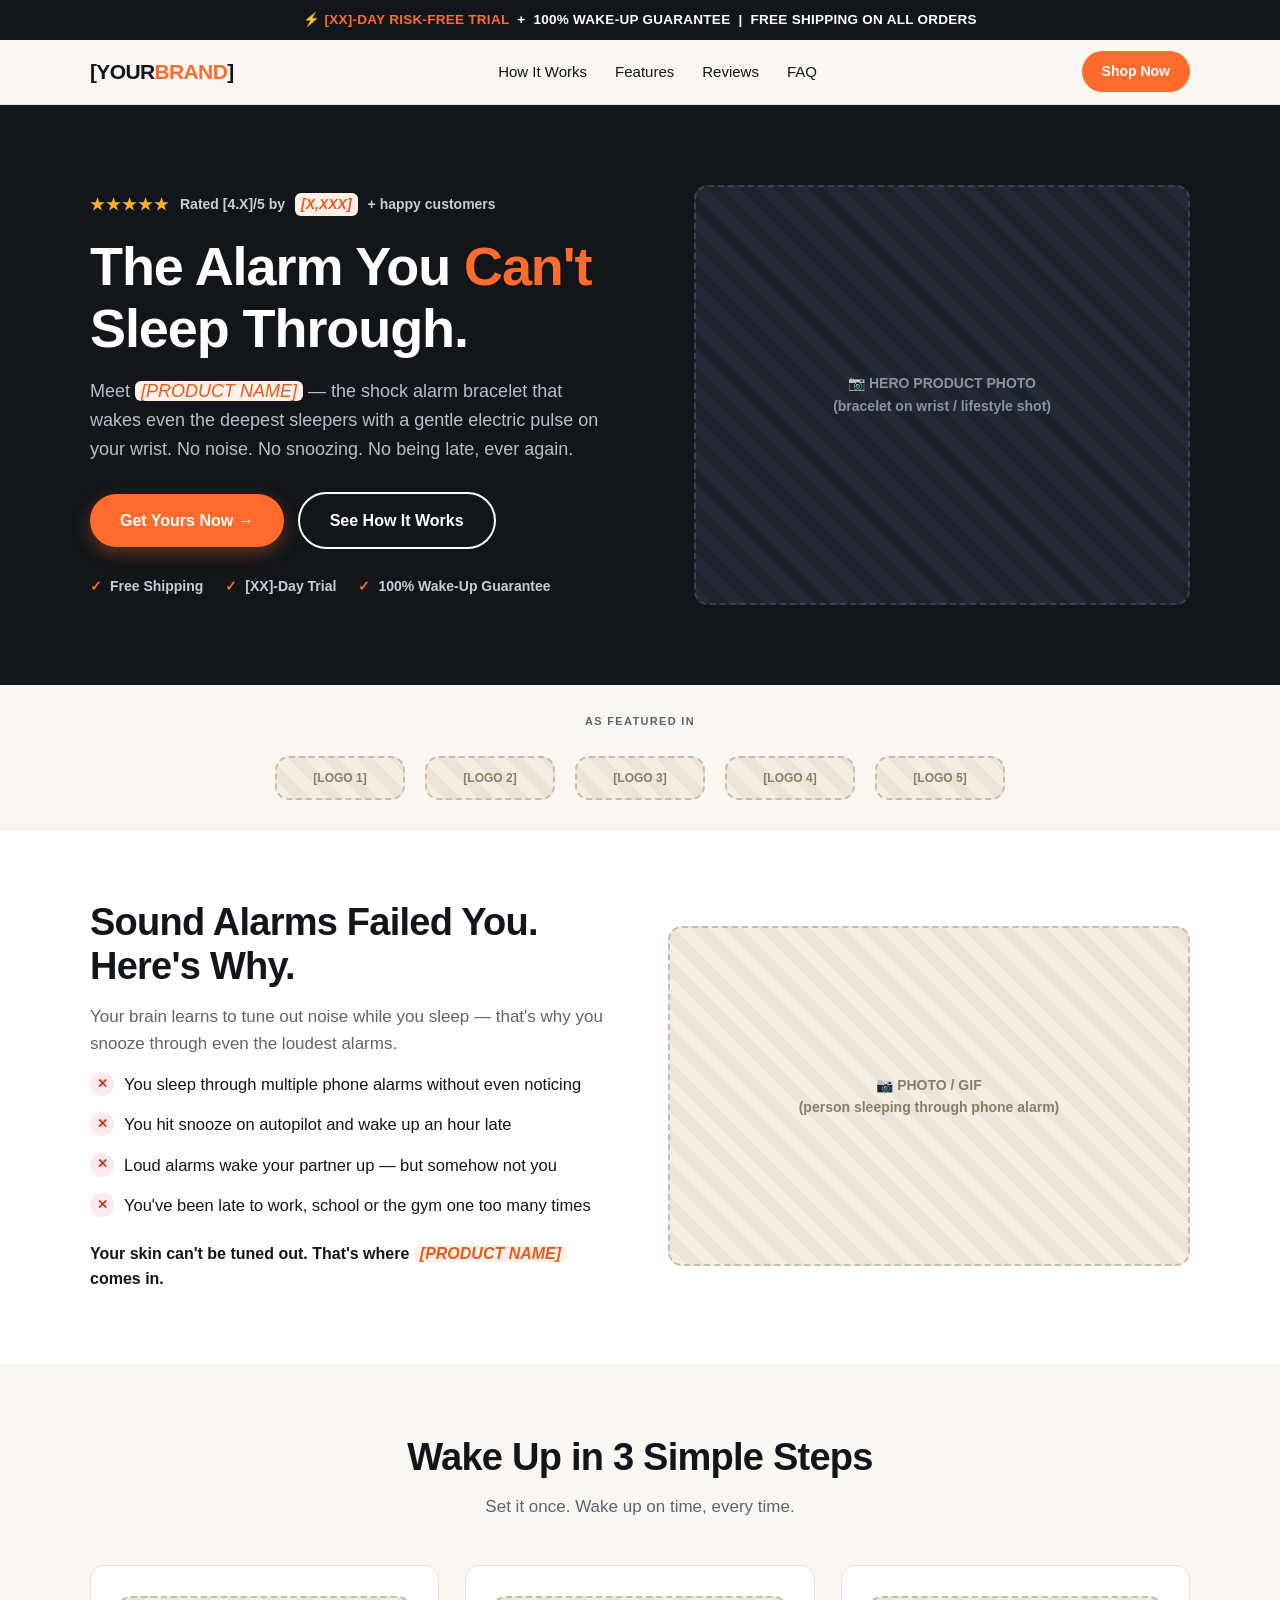
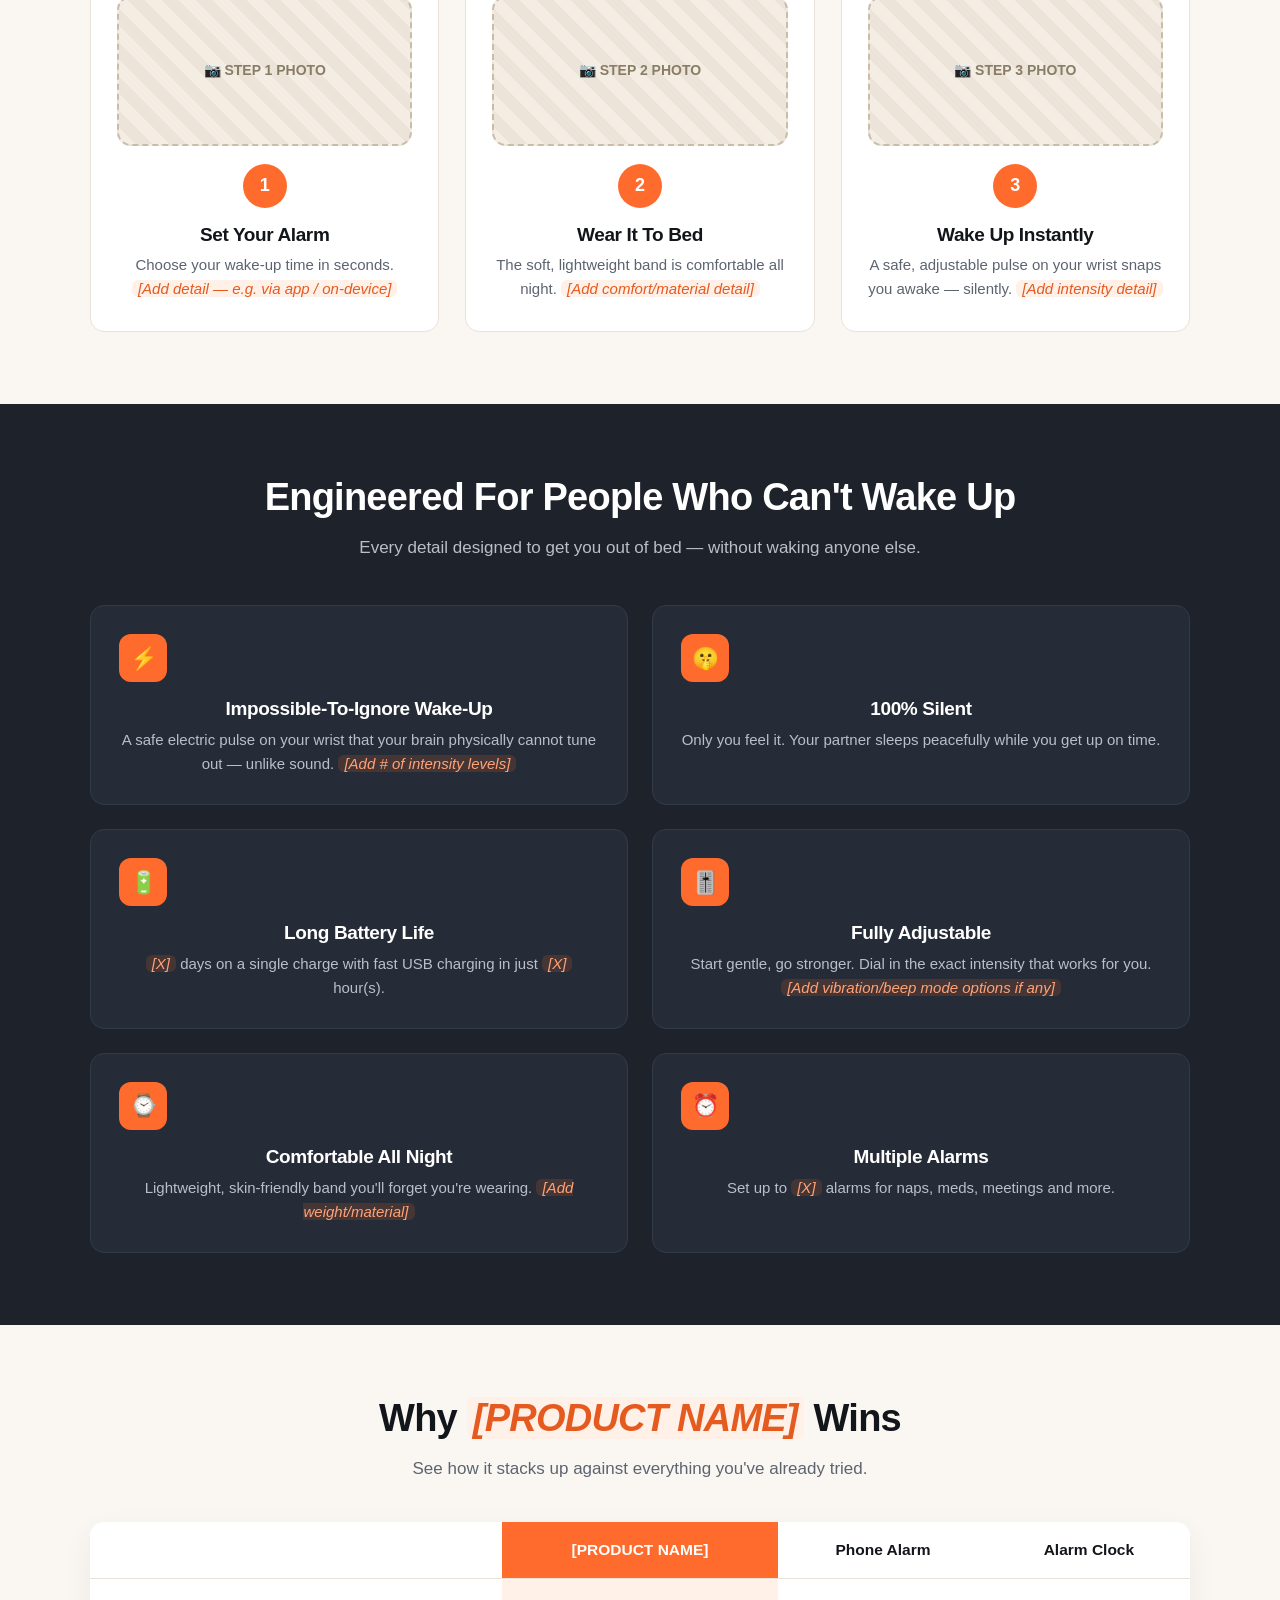
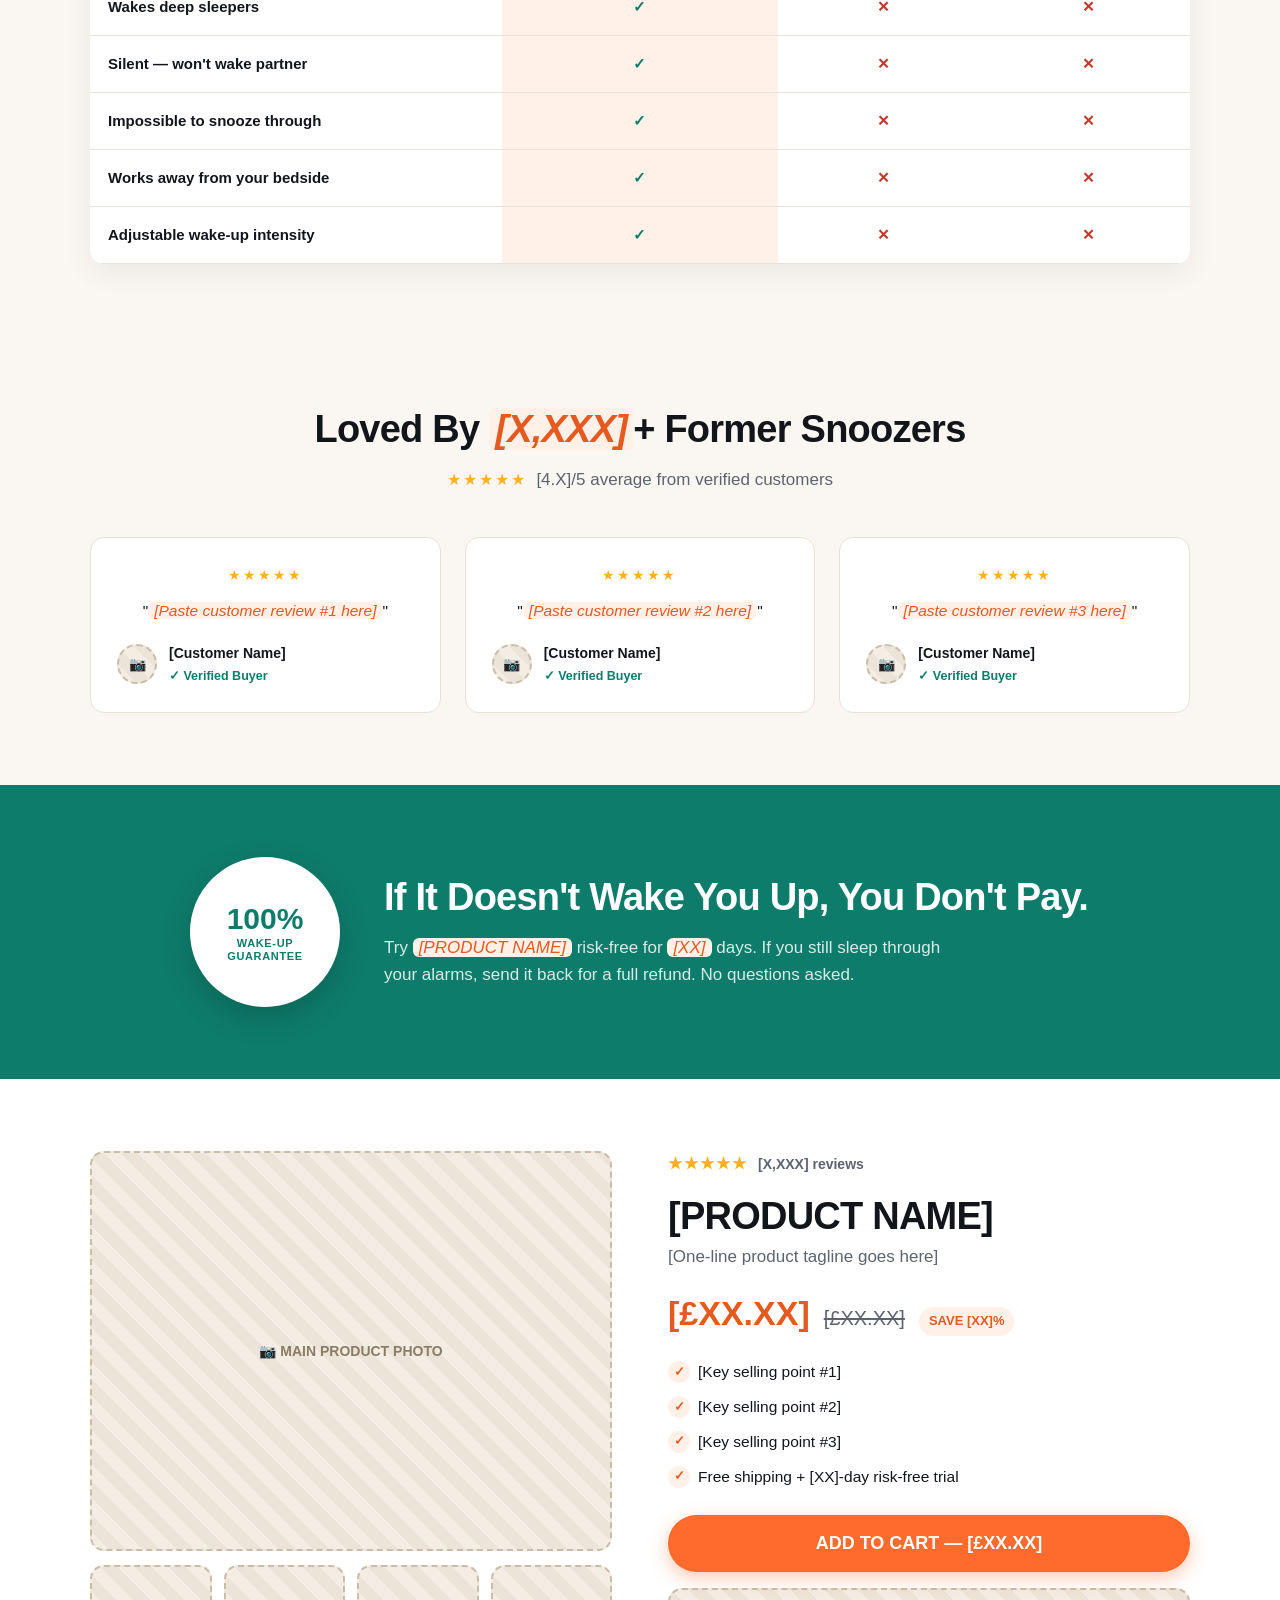
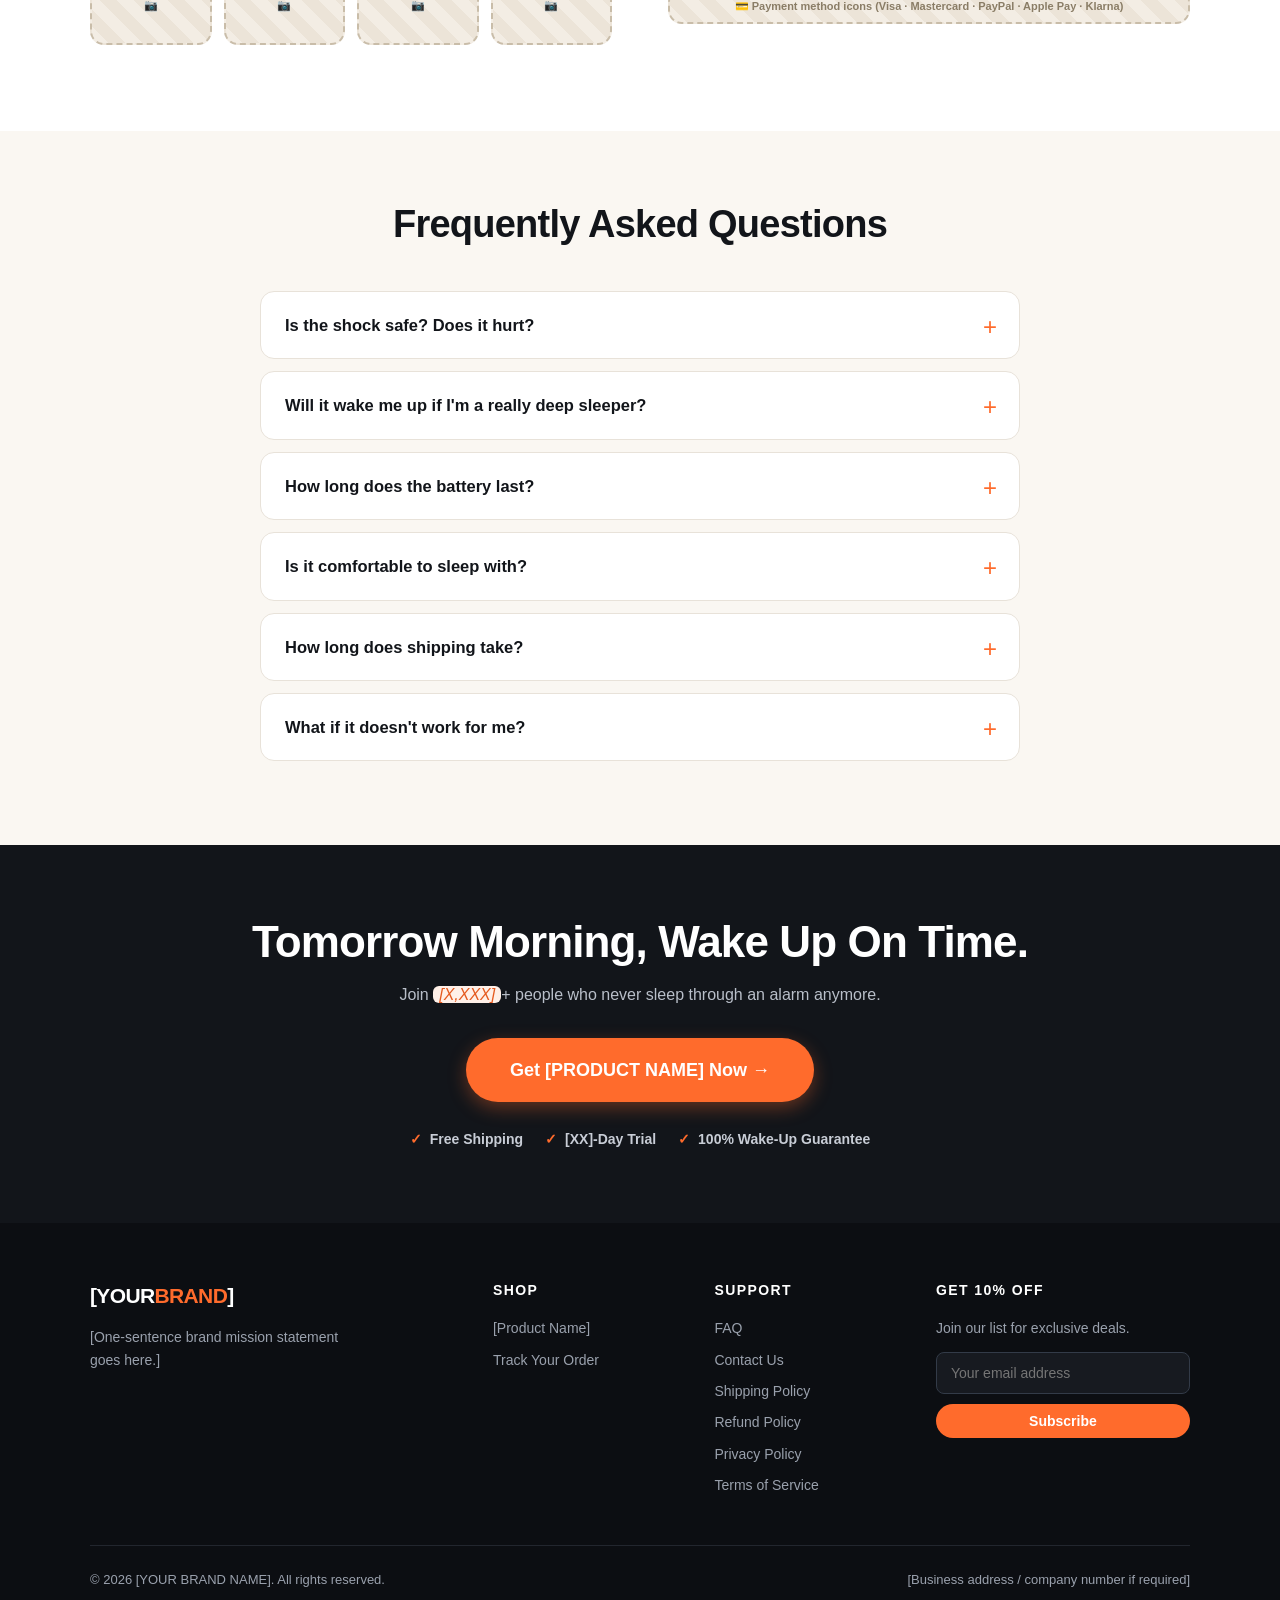
==== commit e2ca72ab: "Add shock alarm bracelet landing page template with placeholder product content Co-Authored-By: Clau" ====
--- a/index.html
+++ b/index.html
@@ -3,526 +3,505 @@
 <head>
 <meta charset="UTF-8">
 <meta name="viewport" content="width=device-width, initial-scale=1.0">
-<title>PulseTrack® | Vibrating Alarm Band — Wake Up On Time, Every Time</title>
-<meta name="description" content="The PulseTrack vibrating alarm band wakes even the deepest sleepers with silent vibration — without waking your partner. 100-day risk-free trial.">
+<title>[YOUR BRAND NAME] — Shock Alarm Bracelet</title>
 <style>
-  /* ============================================
-     BRAND SETTINGS — edit these to rebrand fast
-     ============================================ */
   :root{
-    --navy:#0b1f3a;
-    --blue:#1656d6;
-    --blue-soft:#eaf0ff;
-    --green:#00b67a;        /* trust/review green */
-    --green-soft:#e6f7f0;
-    --cta:#1656d6;
-    --cta-dark:#0f41a8;
-    --ink:#101828;
-    --ink-soft:#475467;
-    --line:#e6e9f0;
-    --bg:#ffffff;
-    --bg-soft:#f7f8fb;
-    --radius:16px;
-    --shadow:0 8px 28px rgba(16,24,40,.08);
+    --ink:#12151a;          /* main dark */
+    --ink-soft:#1d222b;     /* dark section bg */
+    --paper:#faf7f2;        /* warm off-white bg */
+    --card:#ffffff;
+    --accent:#ff6b2c;       /* electric orange */
+    --accent-dark:#e55a1f;
+    --accent-soft:#fff0e8;
+    --teal:#0e7c6b;         /* secondary accent */
+    --muted:#5c6470;
+    --line:#e8e2d9;
+    --star:#ffb020;
+    --radius:14px;
   }
   *{margin:0;padding:0;box-sizing:border-box}
-  html{scroll-behavior:smooth}
-  body{font-family:-apple-system,BlinkMacSystemFont,"Segoe UI",Roboto,Helvetica,Arial,sans-serif;color:var(--ink);background:var(--bg);line-height:1.6;-webkit-font-smoothing:antialiased}
-  a{text-decoration:none;color:inherit}
-  .wrap{max-width:1120px;margin:0 auto;padding:0 20px}
-
-  /* ---------- Photo placeholders (swap for real images) ---------- */
-  .ph{background:repeating-linear-gradient(45deg,#f1f3f8,#f1f3f8 12px,#e9ecf4 12px,#e9ecf4 24px);border:2px dashed #c3cad9;border-radius:var(--radius);display:grid;place-items:center;color:#8b93a7;font-weight:600;font-size:.9rem;text-align:center;padding:16px}
-  .ph small{display:block;font-weight:500;font-size:.75rem;margin-top:4px;opacity:.8}
-  .ph-hero{aspect-ratio:1/1;width:100%;max-width:480px}
-  .ph-wide{aspect-ratio:16/10;width:100%}
-  .ph-sq{aspect-ratio:1/1;width:100%}
-  .ph-thumb{aspect-ratio:1/1;width:72px;border-radius:10px;padding:6px;font-size:.6rem}
-
-  /* ---------- Announcement bar ---------- */
-  .announce{background:var(--navy);color:#fff;text-align:center;font-size:.83rem;padding:9px 14px}
-  .announce b{color:#7fd4ff}
-
-  /* ---------- Header ---------- */
-  header{position:sticky;top:0;z-index:50;background:rgba(255,255,255,.95);backdrop-filter:blur(10px);border-bottom:1px solid var(--line)}
-  .nav{display:flex;align-items:center;justify-content:space-between;height:62px}
-  .logo{font-weight:800;font-size:1.3rem;letter-spacing:-.02em;color:var(--navy)}
-  .logo sup{font-size:.6rem}
-  .nav-links{display:flex;gap:26px;font-size:.9rem;font-weight:600;color:var(--ink-soft)}
-  .nav a.btn-sm{background:var(--cta);color:#fff;padding:9px 20px;border-radius:999px;font-weight:700;font-size:.88rem;transition:.2s}
-  .nav a.btn-sm:hover{background:var(--cta-dark)}
-
-  /* ---------- Buttons ---------- */
-  .btn{display:inline-block;background:var(--cta);color:#fff;font-weight:800;font-size:1.02rem;padding:16px 36px;border-radius:999px;box-shadow:0 8px 22px rgba(22,86,214,.32);transition:.2s;text-align:center;border:none;cursor:pointer}
-  .btn:hover{background:var(--cta-dark);transform:translateY(-2px)}
-  .btn-sub{display:block;font-size:.76rem;font-weight:500;opacity:.85;margin-top:4px}
-  .micro{font-size:.8rem;color:var(--ink-soft);margin-top:10px}
-
-  /* ---------- Trust stars ---------- */
-  .tp{display:inline-flex;align-items:center;gap:8px;font-size:.88rem;font-weight:700;color:var(--ink)}
-  .tp .sq{display:inline-flex;gap:2px}
-  .tp .sq i{width:18px;height:18px;background:var(--green);display:grid;place-items:center;color:#fff;font-style:normal;font-size:.7rem}
-  .tp small{color:var(--ink-soft);font-weight:500}
-
-  /* ---------- Hero ---------- */
-  .hero{background:linear-gradient(180deg,var(--bg-soft),#fff);padding:52px 0 60px}
-  .hero-grid{display:grid;grid-template-columns:1fr 1fr;gap:56px;align-items:center}
-  h1{font-size:clamp(1.9rem,4.2vw,2.9rem);line-height:1.12;letter-spacing:-.03em;font-weight:900;margin:16px 0 16px;color:var(--navy)}
-  .hero p.lead{font-size:1.08rem;color:var(--ink-soft);margin-bottom:24px;max-width:33rem}
-  .usps{list-style:none;display:grid;gap:10px;margin-bottom:26px}
-  .usps li{display:flex;align-items:flex-start;gap:10px;font-weight:600;font-size:.97rem}
-  .tick{flex:0 0 auto;width:22px;height:22px;border-radius:50%;background:var(--green-soft);color:var(--green);display:grid;place-items:center;font-size:.8rem;font-weight:900;margin-top:2px}
-  .guarantee-chips{display:flex;gap:10px;flex-wrap:wrap;margin-top:18px}
-  .gchip{background:#fff;border:1px solid var(--line);border-radius:999px;font-size:.78rem;font-weight:700;padding:7px 14px;color:var(--ink-soft)}
-  .hero-media{display:grid;gap:14px;justify-items:center}
-  .thumbs{display:flex;gap:10px}
-
-  /* ---------- Logo / press strip ---------- */
-  .press{border-top:1px solid var(--line);border-bottom:1px solid var(--line);padding:18px 0;background:#fff}
-  .press .wrap{display:flex;align-items:center;justify-content:center;gap:40px;flex-wrap:wrap;color:#98a0b3;font-weight:800;letter-spacing:.06em;font-size:.95rem}
-  .press span{opacity:.75}
-
-  /* ---------- Sections ---------- */
-  section{padding:76px 0}
-  .kicker{color:var(--blue);font-weight:800;text-transform:uppercase;letter-spacing:.12em;font-size:.76rem;margin-bottom:10px}
-  h2{font-size:clamp(1.55rem,3.2vw,2.25rem);letter-spacing:-.02em;font-weight:900;line-height:1.15;margin-bottom:14px;color:var(--navy)}
+  body{font-family:-apple-system,BlinkMacSystemFont,"Segoe UI",Roboto,Helvetica,Arial,sans-serif;color:var(--ink);background:var(--paper);line-height:1.6}
+  img{max-width:100%}
+  a{color:inherit;text-decoration:none}
+  .wrap{max-width:1140px;margin:0 auto;padding:0 20px}
+  section{padding:72px 0}
+  h1,h2,h3{line-height:1.15;letter-spacing:-.02em}
+  h2{font-size:clamp(26px,4vw,38px);margin-bottom:14px}
+  .sub{color:var(--muted);font-size:17px;max-width:640px}
   .center{text-align:center}
-  .sub{color:var(--ink-soft);max-width:40rem;margin:0 auto 44px;font-size:1.03rem}
-  .bg-soft{background:var(--bg-soft)}
-
-  /* ---------- Problem section ---------- */
-  .split{display:grid;grid-template-columns:1fr 1fr;gap:56px;align-items:center}
-  .split p{color:var(--ink-soft);margin-bottom:14px}
-  .split p b{color:var(--ink)}
-
-  /* ---------- Feature cards ---------- */
-  .cards{display:grid;grid-template-columns:repeat(3,1fr);gap:22px}
-  .card{background:#fff;border-radius:var(--radius);padding:28px 24px;box-shadow:var(--shadow)}
-  .card .ico{width:50px;height:50px;border-radius:14px;background:var(--blue-soft);color:var(--blue);display:grid;place-items:center;margin-bottom:16px;font-size:1.3rem}
-  .card h3{font-size:1.06rem;margin-bottom:8px;font-weight:800;color:var(--navy)}
-  .card p{font-size:.93rem;color:var(--ink-soft)}
-
-  /* ---------- How it works ---------- */
-  .steps{display:grid;grid-template-columns:repeat(3,1fr);gap:22px;counter-reset:step}
-  .step{background:#fff;border-radius:var(--radius);padding:26px;box-shadow:var(--shadow);text-align:center}
-  .step .num{width:40px;height:40px;border-radius:50%;background:var(--navy);color:#fff;display:grid;place-items:center;font-weight:900;margin:0 auto 14px}
-  .step h3{font-size:1rem;font-weight:800;margin:14px 0 6px;color:var(--navy)}
-  .step p{font-size:.9rem;color:var(--ink-soft)}
-  .step .ph{margin-top:8px}
-
-  /* ---------- Comparison table ---------- */
-  .compare{max-width:760px;margin:0 auto;background:#fff;border-radius:var(--radius);box-shadow:var(--shadow);overflow:hidden}
-  .compare table{width:100%;border-collapse:collapse;font-size:.93rem}
-  .compare th,.compare td{padding:14px 18px;text-align:center;border-bottom:1px solid var(--line)}
-  .compare th{font-size:.85rem}
+  .center .sub{margin:0 auto}
+
+  /* placeholders */
+  .ph{background:repeating-linear-gradient(45deg,#f3ede4,#f3ede4 12px,#ece4d8 12px,#ece4d8 24px);border:2px dashed #c9bda9;border-radius:var(--radius);display:flex;align-items:center;justify-content:center;color:#8a7d66;font-weight:600;font-size:14px;text-align:center;padding:16px}
+  .ph-txt{color:var(--accent-dark);background:var(--accent-soft);border-radius:6px;padding:0 6px;font-style:italic}
+
+  /* announcement bar */
+  .bar{background:var(--ink);color:#fff;font-size:13.5px;font-weight:600;text-align:center;padding:9px 14px;letter-spacing:.02em}
+  .bar span{color:var(--accent)}
+
+  /* header */
+  header{background:var(--paper);border-bottom:1px solid var(--line);position:sticky;top:0;z-index:50}
+  .nav{display:flex;align-items:center;justify-content:space-between;height:64px}
+  .logo{font-size:21px;font-weight:800;letter-spacing:-.03em}
+  .logo em{color:var(--accent);font-style:normal}
+  .nav-links{display:flex;gap:28px;font-size:15px;font-weight:500}
+  .nav-links a:hover{color:var(--accent-dark)}
+  .btn{display:inline-block;background:var(--accent);color:#fff;font-weight:700;padding:14px 30px;border-radius:999px;font-size:16px;border:none;cursor:pointer;transition:.15s;box-shadow:0 6px 18px rgba(255,107,44,.35)}
+  .btn:hover{background:var(--accent-dark);transform:translateY(-1px)}
+  .btn-sm{padding:9px 20px;font-size:14px;box-shadow:none}
+  .btn-ghost{background:transparent;color:var(--ink);border:2px solid var(--ink);box-shadow:none}
+  .btn-ghost:hover{background:var(--ink);color:#fff}
+
+  /* hero */
+  .hero{background:var(--ink);color:#fff;padding:80px 0}
+  .hero .wrap{display:grid;grid-template-columns:1.05fr .95fr;gap:56px;align-items:center}
+  .stars{color:var(--star);letter-spacing:2px;font-size:16px}
+  .rating-line{display:flex;align-items:center;gap:10px;font-size:14px;color:#c8cdd6;margin-bottom:18px;font-weight:600}
+  .hero h1{font-size:clamp(34px,5vw,54px);font-weight:800;margin-bottom:18px}
+  .hero h1 em{color:var(--accent);font-style:normal}
+  .hero p{color:#b9bfc9;font-size:18px;margin-bottom:28px;max-width:520px}
+  .hero-ctas{display:flex;gap:14px;flex-wrap:wrap;align-items:center}
+  .hero .ph{min-height:420px;background:repeating-linear-gradient(45deg,#232936,#232936 12px,#1d222b 12px,#1d222b 24px);border-color:#3a4250;color:#8b93a2}
+  .ticks{display:flex;gap:22px;margin-top:26px;flex-wrap:wrap;font-size:14px;color:#c8cdd6;font-weight:600}
+  .ticks li{list-style:none;display:flex;gap:8px;align-items:center}
+  .tick{color:var(--accent);font-weight:800}
+
+  /* press strip */
+  .press{background:var(--paper);border-bottom:1px solid var(--line);padding:28px 0}
+  .press .wrap{display:flex;align-items:center;justify-content:center;gap:20px;flex-wrap:wrap}
+  .press small{width:100%;text-align:center;color:var(--muted);text-transform:uppercase;letter-spacing:.12em;font-weight:700;font-size:11px;margin-bottom:6px}
+  .press .ph{height:44px;width:130px;font-size:12px}
+
+  /* problem */
+  .problem{background:var(--card)}
+  .problem .wrap{display:grid;grid-template-columns:1fr 1fr;gap:56px;align-items:center}
+  .problem .ph{min-height:340px}
+  .xlist li{list-style:none;margin:14px 0;padding-left:34px;position:relative;font-size:16.5px}
+  .xlist li::before{content:"✕";position:absolute;left:0;top:1px;width:24px;height:24px;border-radius:50%;background:#fdeaea;color:#c0392b;font-weight:800;font-size:13px;display:flex;align-items:center;justify-content:center}
+
+  /* how it works */
+  .steps{display:grid;grid-template-columns:repeat(3,1fr);gap:26px;margin-top:44px}
+  .step{background:var(--card);border:1px solid var(--line);border-radius:var(--radius);padding:30px 26px;text-align:center}
+  .step .num{width:44px;height:44px;border-radius:50%;background:var(--accent);color:#fff;font-weight:800;font-size:18px;display:flex;align-items:center;justify-content:center;margin:0 auto 16px}
+  .step .ph{height:150px;margin-bottom:18px}
+  .step h3{font-size:19px;margin-bottom:8px}
+  .step p{color:var(--muted);font-size:15px}
+
+  /* features */
+  .features{background:var(--ink-soft);color:#fff}
+  .features .sub{color:#b9bfc9}
+  .fgrid{display:grid;grid-template-columns:repeat(2,1fr);gap:24px;margin-top:44px}
+  .fcard{background:#262c37;border:1px solid #333b48;border-radius:var(--radius);padding:28px}
+  .fcard .ico{width:48px;height:48px;border-radius:12px;background:var(--accent);display:flex;align-items:center;justify-content:center;font-size:22px;margin-bottom:16px}
+  .fcard h3{font-size:19px;margin-bottom:8px}
+  .fcard p{color:#b9bfc9;font-size:15px}
+  .fcard .ph-txt{background:rgba(255,107,44,.15);color:#ffa377}
+
+  /* comparison */
+  .compare table{width:100%;border-collapse:collapse;margin-top:40px;background:var(--card);border-radius:var(--radius);overflow:hidden;box-shadow:0 10px 30px rgba(18,21,26,.06)}
+  .compare th,.compare td{padding:16px 18px;text-align:center;font-size:15px;border-bottom:1px solid var(--line)}
+  .compare th{font-size:15.5px}
   .compare td:first-child,.compare th:first-child{text-align:left;font-weight:600}
-  .compare th.us{background:var(--blue-soft);color:var(--blue);font-weight:900}
-  .compare td.us{background:var(--blue-soft);font-weight:800;color:var(--green)}
-  .compare .no{color:#d92d20;font-weight:700}
-  .compare .meh{color:#b54708;font-weight:700}
-
-  /* ---------- Reviews ---------- */
-  .review{background:#fff;border-radius:var(--radius);padding:24px;box-shadow:var(--shadow)}
-  .review .sq{display:flex;gap:3px;margin-bottom:12px}
-  .review .sq i{width:20px;height:20px;background:var(--green);display:grid;place-items:center;color:#fff;font-style:normal;font-size:.75rem}
-  .review h4{font-size:.98rem;margin-bottom:6px;color:var(--navy)}
-  .review p{font-size:.92rem;color:var(--ink-soft);margin-bottom:14px}
-  .reviewer{display:flex;align-items:center;gap:10px;font-size:.85rem}
-  .avatar{width:36px;height:36px;border-radius:50%;display:grid;place-items:center;color:#fff;font-weight:800;font-size:.8rem}
-  .verified{color:var(--green);font-weight:700;font-size:.74rem}
-
-  /* ---------- Offer ---------- */
-  .offer-grid{display:grid;grid-template-columns:1fr 1fr;gap:56px;align-items:center}
-  .buy-box{background:#fff;border:1px solid var(--line);border-radius:20px;padding:32px;box-shadow:var(--shadow)}
-  .price-row{display:flex;align-items:baseline;gap:12px;margin:14px 0 6px}
-  .price-now{font-size:2.1rem;font-weight:900;color:var(--navy)}
-  .price-was{font-size:1.15rem;color:#98a0b3;text-decoration:line-through}
-  .save-pill{background:var(--green-soft);color:var(--green);font-weight:800;font-size:.78rem;padding:4px 12px;border-radius:999px}
-  .options{display:grid;gap:10px;margin:20px 0}
-  .opt{display:flex;justify-content:space-between;align-items:center;border:2px solid var(--line);border-radius:12px;padding:14px 16px;cursor:pointer;font-size:.93rem;transition:.15s}
-  .opt:hover{border-color:#b9c6e8}
-  .opt.sel{border-color:var(--blue);background:var(--blue-soft)}
-  .opt b{display:block}
-  .opt small{color:var(--ink-soft)}
-  .opt .tag{background:var(--blue);color:#fff;font-size:.68rem;font-weight:800;padding:3px 10px;border-radius:999px;letter-spacing:.04em}
-  .opt .p{font-weight:900;color:var(--navy)}
-  .stock{font-size:.84rem;color:#d92d20;font-weight:700;margin-top:14px}
-  .pay-icons{display:flex;gap:8px;margin-top:16px;color:#98a0b3;font-size:.75rem;font-weight:700;align-items:center;flex-wrap:wrap}
-  .pay-icons span{border:1px solid var(--line);border-radius:6px;padding:3px 9px}
-
-  /* ---------- Guarantee ---------- */
-  .guarantee{display:grid;grid-template-columns:auto 1fr;gap:28px;align-items:center;background:#fff;border-radius:var(--radius);padding:34px;box-shadow:var(--shadow);max-width:780px;margin:0 auto}
-  .badge-100{flex:0 0 auto;width:116px;height:116px;border-radius:50%;background:radial-gradient(circle at 30% 25%,#39d6a0,var(--green));display:grid;place-items:center;text-align:center;color:#fff;font-weight:900;line-height:1.1;font-size:.8rem;box-shadow:0 8px 20px rgba(0,182,122,.35)}
-  .badge-100 b{font-size:1.5rem;display:block}
-
-  /* ---------- FAQ ---------- */
-  details{background:#fff;border-radius:12px;box-shadow:var(--shadow);margin-bottom:12px;overflow:hidden}
-  summary{cursor:pointer;padding:18px 22px;font-weight:700;list-style:none;display:flex;justify-content:space-between;align-items:center;color:var(--navy)}
-  summary::after{content:"+";font-size:1.3rem;color:var(--blue);font-weight:800;transition:.2s}
-  details[open] summary::after{transform:rotate(45deg)}
-  details p{padding:0 22px 18px;color:var(--ink-soft);font-size:.94rem}
-
-  /* ---------- Footer ---------- */
-  footer{background:var(--navy);color:#9fb0c9;font-size:.85rem;padding:44px 0;text-align:center}
-  footer .logo{color:#fff;margin-bottom:10px}
-  footer nav{display:flex;gap:22px;justify-content:center;margin:14px 0;font-weight:600}
-
-  /* ---------- Sticky mobile CTA ---------- */
-  .sticky-cta{position:fixed;bottom:0;left:0;right:0;background:#fff;box-shadow:0 -6px 24px rgba(16,24,40,.12);padding:10px 16px;display:none;align-items:center;justify-content:space-between;gap:14px;z-index:60}
-  .sticky-cta .p{font-weight:900;color:var(--navy)}
-  .sticky-cta .p s{color:#98a0b3;font-weight:500;font-size:.8rem;margin-left:6px}
-  .sticky-cta .btn{padding:12px 22px;font-size:.92rem}
-
-  @media(max-width:900px){
-    .hero-grid,.split,.offer-grid{grid-template-columns:1fr}
-    .cards,.steps{grid-template-columns:1fr}
-    .hero-media{order:-1}
+  .compare th.us{background:var(--accent);color:#fff}
+  .compare td.us{background:var(--accent-soft);font-weight:700;color:var(--accent-dark)}
+  .yes{color:var(--teal);font-weight:800}
+  .no{color:#c0392b;font-weight:800}
+
+  /* reviews */
+  .reviews{background:var(--paper)}
+  .rgrid{display:grid;grid-template-columns:repeat(3,1fr);gap:24px;margin-top:44px}
+  .rcard{background:var(--card);border:1px solid var(--line);border-radius:var(--radius);padding:26px}
+  .rcard .stars{font-size:14px;margin-bottom:12px}
+  .rcard .quote{font-size:15.5px;margin-bottom:18px}
+  .rcard .who{display:flex;align-items:center;gap:12px;font-size:14px}
+  .avatar{width:40px;height:40px;border-radius:50%;flex:none}
+  .verified{color:var(--teal);font-size:12.5px;font-weight:700}
+
+  /* guarantee */
+  .guarantee{background:var(--teal);color:#fff}
+  .guarantee .wrap{display:grid;grid-template-columns:auto 1fr;gap:44px;align-items:center;max-width:940px}
+  .badge{width:150px;height:150px;border-radius:50%;background:#fff;color:var(--teal);display:flex;flex-direction:column;align-items:center;justify-content:center;font-weight:800;text-align:center;line-height:1.2;box-shadow:0 10px 30px rgba(0,0,0,.18)}
+  .badge b{font-size:30px}
+  .badge small{font-size:11px;letter-spacing:.06em;text-transform:uppercase}
+  .guarantee p{color:#d7ece8;font-size:17px;max-width:560px}
+  .guarantee h2{color:#fff}
+
+  /* buy box */
+  .buy{background:var(--card)}
+  .buy .wrap{display:grid;grid-template-columns:1fr 1fr;gap:56px;align-items:start}
+  .gallery .ph{min-height:400px;margin-bottom:14px}
+  .thumbs{display:grid;grid-template-columns:repeat(4,1fr);gap:12px}
+  .thumbs .ph{height:80px;min-height:0;font-size:11px;padding:6px}
+  .price-row{display:flex;align-items:baseline;gap:14px;margin:16px 0}
+  .price{font-size:34px;font-weight:800;color:var(--accent-dark)}
+  .was{font-size:20px;color:var(--muted);text-decoration:line-through}
+  .save{background:var(--accent-soft);color:var(--accent-dark);font-weight:700;font-size:13px;padding:4px 10px;border-radius:999px}
+  .buy-ticks{margin:20px 0 26px}
+  .buy-ticks li{list-style:none;margin:10px 0;padding-left:30px;position:relative;font-size:15.5px}
+  .buy-ticks li::before{content:"✓";position:absolute;left:0;top:1px;width:22px;height:22px;border-radius:50%;background:var(--accent-soft);color:var(--accent-dark);font-weight:800;font-size:13px;display:flex;align-items:center;justify-content:center}
+  .btn-block{width:100%;text-align:center;font-size:18px;padding:18px}
+  .payments{margin-top:16px}
+  .payments .ph{height:34px;font-size:11px}
+
+  /* faq */
+  .faq{max-width:760px;margin:44px auto 0}
+  details{background:var(--card);border:1px solid var(--line);border-radius:var(--radius);margin-bottom:12px;overflow:hidden}
+  summary{cursor:pointer;font-weight:700;font-size:16.5px;padding:20px 24px;list-style:none;position:relative}
+  summary::after{content:"+";position:absolute;right:22px;top:16px;font-size:24px;color:var(--accent);font-weight:400}
+  details[open] summary::after{content:"–"}
+  details .a{padding:0 24px 20px;color:var(--muted);font-size:15.5px}
+
+  /* final cta */
+  .final{background:var(--ink);color:#fff;text-align:center}
+  .final h2{color:#fff;font-size:clamp(28px,4.5vw,44px)}
+  .final p{color:#b9bfc9;max-width:560px;margin:0 auto 30px}
+
+  /* footer */
+  footer{background:#0c0e12;color:#9aa1ad;padding:56px 0 32px;font-size:14px}
+  .fcols{display:grid;grid-template-columns:2fr 1fr 1fr 1.4fr;gap:40px;margin-bottom:40px}
+  footer h4{color:#fff;font-size:14px;text-transform:uppercase;letter-spacing:.1em;margin-bottom:16px}
+  footer li{list-style:none;margin:9px 0}
+  footer a:hover{color:#fff}
+  .news input{width:100%;padding:12px 14px;border-radius:8px;border:1px solid #333b48;background:#171a20;color:#fff;margin-bottom:10px;font-size:14px}
+  .copy{border-top:1px solid #22262e;padding-top:24px;display:flex;justify-content:space-between;flex-wrap:wrap;gap:12px;font-size:13px}
+
+  @media(max-width:860px){
+    section{padding:52px 0}
+    .hero .wrap,.problem .wrap,.buy .wrap{grid-template-columns:1fr;gap:36px}
+    .steps,.rgrid{grid-template-columns:1fr}
+    .fgrid{grid-template-columns:1fr}
+    .guarantee .wrap{grid-template-columns:1fr;text-align:center}
+    .badge{margin:0 auto}
+    .fcols{grid-template-columns:1fr 1fr}
     .nav-links{display:none}
-    .sticky-cta{display:flex}
-    body{padding-bottom:70px}
-    .guarantee{grid-template-columns:1fr;text-align:center;justify-items:center}
+    .hero .ph{min-height:300px}
     .compare{overflow-x:auto}
   }
 </style>
 </head>
 <body>
 
-<!-- Announcement bar -->
-<div class="announce">✨ <b>100-Day Risk-Free Trial</b> — Love it or get every penny back · Free tracked shipping</div>
-
-<!-- Header -->
+<!-- ═══ ANNOUNCEMENT BAR ═══ -->
+<div class="bar">⚡ <span>[XX]-DAY RISK-FREE TRIAL</span> &nbsp;+&nbsp; 100% WAKE-UP GUARANTEE &nbsp;|&nbsp; FREE SHIPPING ON ALL ORDERS</div>
+
+<!-- ═══ HEADER ═══ -->
 <header>
   <div class="wrap nav">
-    <a href="#" class="logo">PulseTrack<sup>®</sup></a>
+    <a class="logo" href="#">[YOUR<em>BRAND</em>]</a>
     <nav class="nav-links">
       <a href="#how">How It Works</a>
+      <a href="#features">Features</a>
       <a href="#reviews">Reviews</a>
       <a href="#faq">FAQ</a>
     </nav>
-    <a href="#offer" class="btn-sm">Shop Now</a>
+    <a class="btn btn-sm" href="#buy">Shop Now</a>
   </div>
 </header>
 
-<!-- Hero -->
+<!-- ═══ HERO ═══ -->
 <section class="hero">
-  <div class="wrap hero-grid">
+  <div class="wrap">
     <div>
-      <span class="tp">
-        <span class="sq"><i>★</i><i>★</i><i>★</i><i>★</i><i>★</i></span>
-        Excellent <small>· 4.7 based on 2,300+ reviews</small>
-      </span>
-      <h1>Never Sleep Through Your Alarm Again</h1>
-      <p class="lead">The PulseTrack band wakes you with powerful silent vibration on your wrist — impossible for your brain to tune out, and completely silent for the person sleeping next to you.</p>
-      <ul class="usps">
-        <li><span class="tick">✓</span> Wakes even the deepest sleepers — vibration ramps up until you're awake</li>
-        <li><span class="tick">✓</span> 100% silent — never disturb your partner again</li>
-        <li><span class="tick">✓</span> Long battery life — charge it about once a week</li>
-        <li><span class="tick">✓</span> No app, no phone needed — works entirely on its own</li>
+      <div class="rating-line"><span class="stars">★★★★★</span> Rated [4.X]/5 by <span class="ph-txt">[X,XXX]</span>+ happy customers</div>
+      <h1>The Alarm You <em>Can't</em> Sleep Through.</h1>
+      <p>Meet <span class="ph-txt">[PRODUCT NAME]</span> — the shock alarm bracelet that wakes even the deepest sleepers with a gentle electric pulse on your wrist. No noise. No snoozing. No being late, ever again.</p>
+      <div class="hero-ctas">
+        <a class="btn" href="#buy">Get Yours Now →</a>
+        <a class="btn btn-ghost" style="color:#fff;border-color:#fff" href="#how">See How It Works</a>
+      </div>
+      <ul class="ticks">
+        <li><span class="tick">✓</span> Free Shipping</li>
+        <li><span class="tick">✓</span> [XX]-Day Trial</li>
+        <li><span class="tick">✓</span> 100% Wake-Up Guarantee</li>
       </ul>
-      <a class="btn" href="#offer">Try It Risk-Free for 100 Days →<span class="btn-sub">Free shipping · 30-second setup</span></a>
-      <div class="guarantee-chips">
-        <span class="gchip">🚚 Free Tracked Shipping</span>
-        <span class="gchip">🛡 100-Day Trial</span>
-        <span class="gchip">⏰ Wake-Up Guarantee</span>
-      </div>
-    </div>
-    <div class="hero-media">
-      <div class="ph ph-hero">📷 Main product photo<small>(band on wrist, hero shot)</small></div>
-      <div class="thumbs">
-        <div class="ph ph-thumb">photo</div>
-        <div class="ph ph-thumb">photo</div>
-        <div class="ph ph-thumb">photo</div>
-        <div class="ph ph-thumb">photo</div>
-      </div>
-    </div>
-  </div>
-</section>
-
-<!-- Press strip -->
+    </div>
+    <div class="ph">📷 HERO PRODUCT PHOTO<br>(bracelet on wrist / lifestyle shot)</div>
+  </div>
+</section>
+
+<!-- ═══ PRESS / SOCIAL PROOF STRIP ═══ -->
 <div class="press">
   <div class="wrap">
-    <span>AS FEATURED IN</span><span>— add press / media logos here —</span>
+    <small>As featured in</small>
+    <div class="ph">[LOGO 1]</div>
+    <div class="ph">[LOGO 2]</div>
+    <div class="ph">[LOGO 3]</div>
+    <div class="ph">[LOGO 4]</div>
+    <div class="ph">[LOGO 5]</div>
   </div>
 </div>
 
-<!-- Problem / agitation -->
-<section>
-  <div class="wrap split">
+<!-- ═══ PROBLEM ═══ -->
+<section class="problem">
+  <div class="wrap">
     <div>
-      <div class="kicker">The Problem With Sound Alarms</div>
-      <h2>Your Brain Learns to Ignore Sound. It Can't Ignore Touch.</h2>
-      <p>If you've ever slept straight through a blaring phone alarm — or hit snooze five times without even remembering it — you're not lazy. <b>Your brain filters out repetitive sounds while you sleep.</b> It's called habituation, and it's why the alarm that woke you a year ago barely registers today.</p>
-      <p>Physical vibration is different. <b>Touch signals go through a separate pathway your sleeping brain can't tune out.</b> The band starts gently, then steps up through increasing intensity levels until you're up — no sound, no snooze spiral, no angry partner.</p>
-      <p style="margin-top:18px"><a class="btn" href="#offer">Wake Up On Time Tomorrow →</a></p>
-    </div>
-    <div class="ph ph-wide">📷 Lifestyle photo<small>(person waking up wearing the band)</small></div>
-  </div>
-</section>
-
-<!-- Features -->
-<section class="bg-soft">
-  <div class="wrap">
-    <div class="center">
-      <div class="kicker">Why It Works</div>
-      <h2>Built for Heavy Sleepers. Loved by Light Sleepers' Partners.</h2>
-      <p class="sub">Every detail is designed around one job: getting you out of bed on time, without waking anyone else.</p>
-    </div>
-    <div class="cards">
-      <div class="card">
-        <div class="ico">💪</div>
-        <h3>Escalating Vibration</h3>
-        <p>Starts gentle, then cycles through stronger intensity levels until you respond. Your brain can't habituate to it the way it does to sound.</p>
-      </div>
-      <div class="card">
-        <div class="ico">🤫</div>
-        <h3>Silent for Your Partner</h3>
-        <p>All the wake-up power happens on your wrist. The person next to you sleeps straight through — every single morning.</p>
-      </div>
-      <div class="card">
-        <div class="ico">🔋</div>
-        <h3>Charge Once a Week</h3>
-        <p>A single quick charge keeps it running for days on end. No nightly charging routine, no dead-battery mornings.</p>
-      </div>
-      <div class="card">
-        <div class="ico">📵</div>
-        <h3>No App. No Phone.</h3>
-        <p>Set your alarms directly on the band. Leave your phone in another room and reclaim your bedroom from screens.</p>
-      </div>
-      <div class="card">
-        <div class="ico">⏱</div>
-        <h3>Time, Steps &amp; More</h3>
-        <p>A bright LED display shows the time, your daily steps and calories at a glance — a full fitness band, not just an alarm.</p>
-      </div>
-      <div class="card">
-        <div class="ico">🪶</div>
-        <h3>Featherlight Comfort</h3>
-        <p>Soft, skin-friendly strap that fits wrists from 12–19 cm and is so light you'll forget you're wearing it — even while sleeping.</p>
-      </div>
-    </div>
-  </div>
-</section>
-
-<!-- How it works -->
+      <h2>Sound Alarms Failed You. Here's Why.</h2>
+      <p class="sub" style="margin-bottom:10px">Your brain learns to tune out noise while you sleep — that's why you snooze through even the loudest alarms.</p>
+      <ul class="xlist">
+        <li>You sleep through multiple phone alarms without even noticing</li>
+        <li>You hit snooze on autopilot and wake up an hour late</li>
+        <li>Loud alarms wake your partner up — but somehow not you</li>
+        <li>You've been late to work, school or the gym one too many times</li>
+      </ul>
+      <p style="margin-top:22px;font-weight:700">Your skin can't be tuned out. That's where <span class="ph-txt">[PRODUCT NAME]</span> comes in.</p>
+    </div>
+    <div class="ph">📷 PHOTO / GIF<br>(person sleeping through phone alarm)</div>
+  </div>
+</section>
+
+<!-- ═══ HOW IT WORKS ═══ -->
 <section id="how">
-  <div class="wrap">
-    <div class="center">
-      <div class="kicker">Simple by Design</div>
-      <h2>Set It Tonight. Wake Up On Time Tomorrow.</h2>
-      <p class="sub">No manuals, no pairing, no learning curve — you'll be set up in under a minute.</p>
-    </div>
+  <div class="wrap center">
+    <h2>Wake Up in 3 Simple Steps</h2>
+    <p class="sub">Set it once. Wake up on time, every time.</p>
     <div class="steps">
       <div class="step">
+        <div class="ph">📷 STEP 1 PHOTO</div>
         <div class="num">1</div>
-        <div class="ph ph-sq">📷 Photo<small>(setting the alarm)</small></div>
         <h3>Set Your Alarm</h3>
-        <p>Use the buttons on the band to set your wake-up time. Takes about 30 seconds.</p>
+        <p>Choose your wake-up time in seconds. <span class="ph-txt">[Add detail — e.g. via app / on-device]</span></p>
       </div>
       <div class="step">
+        <div class="ph">📷 STEP 2 PHOTO</div>
         <div class="num">2</div>
-        <div class="ph ph-sq">📷 Photo<small>(wearing band in bed)</small></div>
-        <h3>Wear It to Sleep</h3>
-        <p>The featherlight strap is comfortable all night — you won't even notice it's there.</p>
+        <h3>Wear It To Bed</h3>
+        <p>The soft, lightweight band is comfortable all night. <span class="ph-txt">[Add comfort/material detail]</span></p>
       </div>
       <div class="step">
+        <div class="ph">📷 STEP 3 PHOTO</div>
         <div class="num">3</div>
-        <div class="ph ph-sq">📷 Photo<small>(waking up refreshed)</small></div>
-        <h3>Wake Up Silently</h3>
-        <p>Powerful vibration ramps up on your wrist until you're awake — while your partner sleeps on.</p>
-      </div>
-    </div>
-  </div>
-</section>
-
-<!-- Comparison -->
-<section class="bg-soft">
-  <div class="wrap">
-    <div class="center">
-      <div class="kicker">The Difference</div>
-      <h2>Why Thousands Are Ditching Their Phone Alarm</h2>
-      <p class="sub">See how the PulseTrack band stacks up against the alternatives.</p>
-    </div>
-    <div class="compare">
-      <table>
-        <tr><th></th><th class="us">PulseTrack</th><th>Phone Alarm</th><th>Sound Alarm Clock</th></tr>
-        <tr><td>Wakes deep sleepers</td><td class="us">✓</td><td class="no">✗</td><td class="meh">Sometimes</td></tr>
-        <tr><td>Silent for your partner</td><td class="us">✓</td><td class="no">✗</td><td class="no">✗</td></tr>
-        <tr><td>Works without your phone</td><td class="us">✓</td><td class="no">✗</td><td class="us" style="color:var(--green)">✓</td></tr>
-        <tr><td>Beats snooze-button habit</td><td class="us">✓</td><td class="no">✗</td><td class="no">✗</td></tr>
-        <tr><td>Tracks steps &amp; calories</td><td class="us">✓</td><td class="meh">App needed</td><td class="no">✗</td></tr>
-        <tr><td>Risk-free trial</td><td class="us">100 days</td><td class="no">—</td><td class="no">Rarely</td></tr>
-      </table>
-    </div>
-  </div>
-</section>
-
-<!-- Reviews -->
-<section id="reviews">
-  <div class="wrap">
-    <div class="center">
-      <div class="kicker">Customer Stories</div>
-      <h2>Join Thousands of Well-Rested Customers</h2>
-      <p class="sub">Real experiences from people who finally stopped oversleeping.</p>
-    </div>
-    <div class="cards">
-      <div class="review">
-        <div class="sq"><i>★</i><i>★</i><i>★</i><i>★</i><i>★</i></div>
-        <h4>"I've been late to work zero times since"</h4>
-        <p>I'm the deepest sleeper I know — I've slept through fire alarms. This thing gets me up every single morning. The vibration getting stronger is the trick; by level three I'm always awake.</p>
-        <div class="reviewer">
-          <span class="avatar" style="background:#1656d6">MR</span>
-          <span><b>Marcus R.</b><br><span class="verified">✔ Verified Buyer</span></span>
+        <h3>Wake Up Instantly</h3>
+        <p>A safe, adjustable pulse on your wrist snaps you awake — silently. <span class="ph-txt">[Add intensity detail]</span></p>
+      </div>
+    </div>
+  </div>
+</section>
+
+<!-- ═══ FEATURES ═══ -->
+<section class="features" id="features">
+  <div class="wrap center">
+    <h2>Engineered For People Who Can't Wake Up</h2>
+    <p class="sub" style="margin:0 auto">Every detail designed to get you out of bed — without waking anyone else.</p>
+    <div class="fgrid">
+      <div class="fcard">
+        <div class="ico">⚡</div>
+        <h3>Impossible-To-Ignore Wake-Up</h3>
+        <p>A safe electric pulse on your wrist that your brain physically cannot tune out — unlike sound. <span class="ph-txt">[Add # of intensity levels]</span></p>
+      </div>
+      <div class="fcard">
+        <div class="ico">🤫</div>
+        <h3>100% Silent</h3>
+        <p>Only you feel it. Your partner sleeps peacefully while you get up on time.</p>
+      </div>
+      <div class="fcard">
+        <div class="ico">🔋</div>
+        <h3>Long Battery Life</h3>
+        <p><span class="ph-txt">[X]</span> days on a single charge with fast USB charging in just <span class="ph-txt">[X]</span> hour(s).</p>
+      </div>
+      <div class="fcard">
+        <div class="ico">🎚️</div>
+        <h3>Fully Adjustable</h3>
+        <p>Start gentle, go stronger. Dial in the exact intensity that works for you. <span class="ph-txt">[Add vibration/beep mode options if any]</span></p>
+      </div>
+      <div class="fcard">
+        <div class="ico">⌚</div>
+        <h3>Comfortable All Night</h3>
+        <p>Lightweight, skin-friendly band you'll forget you're wearing. <span class="ph-txt">[Add weight/material]</span></p>
+      </div>
+      <div class="fcard">
+        <div class="ico">⏰</div>
+        <h3>Multiple Alarms</h3>
+        <p>Set up to <span class="ph-txt">[X]</span> alarms for naps, meds, meetings and more.</p>
+      </div>
+    </div>
+  </div>
+</section>
+
+<!-- ═══ COMPARISON ═══ -->
+<section class="compare">
+  <div class="wrap center">
+    <h2>Why <span class="ph-txt">[PRODUCT NAME]</span> Wins</h2>
+    <p class="sub" style="margin:0 auto">See how it stacks up against everything you've already tried.</p>
+    <table>
+      <tr>
+        <th></th>
+        <th class="us">[PRODUCT NAME]</th>
+        <th>Phone Alarm</th>
+        <th>Alarm Clock</th>
+      </tr>
+      <tr><td>Wakes deep sleepers</td><td class="us"><span class="yes">✓</span></td><td><span class="no">✕</span></td><td><span class="no">✕</span></td></tr>
+      <tr><td>Silent — won't wake partner</td><td class="us"><span class="yes">✓</span></td><td><span class="no">✕</span></td><td><span class="no">✕</span></td></tr>
+      <tr><td>Impossible to snooze through</td><td class="us"><span class="yes">✓</span></td><td><span class="no">✕</span></td><td><span class="no">✕</span></td></tr>
+      <tr><td>Works away from your bedside</td><td class="us"><span class="yes">✓</span></td><td><span class="no">✕</span></td><td><span class="no">✕</span></td></tr>
+      <tr><td>Adjustable wake-up intensity</td><td class="us"><span class="yes">✓</span></td><td><span class="no">✕</span></td><td><span class="no">✕</span></td></tr>
+    </table>
+  </div>
+</section>
+
+<!-- ═══ REVIEWS ═══ -->
+<section class="reviews" id="reviews">
+  <div class="wrap center">
+    <h2>Loved By <span class="ph-txt">[X,XXX]</span>+ Former Snoozers</h2>
+    <p class="sub" style="margin:0 auto"><span class="stars">★★★★★</span> &nbsp;[4.X]/5 average from verified customers</p>
+    <div class="rgrid">
+      <div class="rcard">
+        <div class="stars">★★★★★</div>
+        <p class="quote">"<span class="ph-txt">[Paste customer review #1 here]</span>"</p>
+        <div class="who">
+          <div class="ph avatar">📷</div>
+          <div style="text-align:left"><b>[Customer Name]</b><br><span class="verified">✓ Verified Buyer</span></div>
         </div>
       </div>
-      <div class="review">
-        <div class="sq"><i>★</i><i>★</i><i>★</i><i>★</i><i>★</i></div>
-        <h4>"My husband finally sleeps through my 5am starts"</h4>
-        <p>I'm up at 5 for shift work and my husband isn't. This band saved our mornings — I wake up instantly and he doesn't hear a thing. Honestly wish I'd found it years ago.</p>
-        <div class="reviewer">
-          <span class="avatar" style="background:#00b67a">LB</span>
-          <span><b>Laura B.</b><br><span class="verified">✔ Verified Buyer</span></span>
+      <div class="rcard">
+        <div class="stars">★★★★★</div>
+        <p class="quote">"<span class="ph-txt">[Paste customer review #2 here]</span>"</p>
+        <div class="who">
+          <div class="ph avatar">📷</div>
+          <div style="text-align:left"><b>[Customer Name]</b><br><span class="verified">✓ Verified Buyer</span></div>
         </div>
       </div>
-      <div class="review">
-        <div class="sq"><i>★</i><i>★</i><i>★</i><i>★</i><i>★</i></div>
-        <h4>"Comfortable enough to forget it's on"</h4>
-        <p>I was worried about sleeping with something on my wrist but it's genuinely so light I don't notice it. Battery lasts me over a week and the step counter is a nice bonus.</p>
-        <div class="reviewer">
-          <span class="avatar" style="background:#0b1f3a">JP</span>
-          <span><b>Jamie P.</b><br><span class="verified">✔ Verified Buyer</span></span>
+      <div class="rcard">
+        <div class="stars">★★★★★</div>
+        <p class="quote">"<span class="ph-txt">[Paste customer review #3 here]</span>"</p>
+        <div class="who">
+          <div class="ph avatar">📷</div>
+          <div style="text-align:left"><b>[Customer Name]</b><br><span class="verified">✓ Verified Buyer</span></div>
         </div>
       </div>
     </div>
   </div>
 </section>
 
-<!-- Offer -->
-<section class="bg-soft" id="offer">
-  <div class="wrap offer-grid">
-    <div class="hero-media">
-      <div class="ph ph-hero">📷 Product photo<small>(clean studio shot for buy box)</small></div>
+<!-- ═══ GUARANTEE ═══ -->
+<section class="guarantee">
+  <div class="wrap">
+    <div class="badge"><b>100%</b><small>Wake-Up<br>Guarantee</small></div>
+    <div>
+      <h2>If It Doesn't Wake You Up, You Don't Pay.</h2>
+      <p>Try <span class="ph-txt">[PRODUCT NAME]</span> risk-free for <span class="ph-txt">[XX]</span> days. If you still sleep through your alarms, send it back for a full refund. No questions asked.</p>
+    </div>
+  </div>
+</section>
+
+<!-- ═══ BUY BOX ═══ -->
+<section class="buy" id="buy">
+  <div class="wrap">
+    <div class="gallery">
+      <div class="ph">📷 MAIN PRODUCT PHOTO</div>
       <div class="thumbs">
-        <div class="ph ph-thumb">photo</div>
-        <div class="ph ph-thumb">photo</div>
-        <div class="ph ph-thumb">photo</div>
-      </div>
-    </div>
-    <div class="buy-box">
-      <span class="tp">
-        <span class="sq"><i>★</i><i>★</i><i>★</i><i>★</i><i>★</i></span>
-        <small>4.7 · 2,300+ reviews</small>
-      </span>
-      <h2 style="font-size:1.5rem;margin-top:10px">PulseTrack® Vibrating Alarm Band</h2>
+        <div class="ph">📷</div>
+        <div class="ph">📷</div>
+        <div class="ph">📷</div>
+        <div class="ph">📷</div>
+      </div>
+    </div>
+    <div>
+      <div class="rating-line" style="color:var(--muted)"><span class="stars">★★★★★</span> [X,XXX] reviews</div>
+      <h2 style="margin-bottom:4px">[PRODUCT NAME]</h2>
+      <p class="sub">[One-line product tagline goes here]</p>
       <div class="price-row">
-        <span class="price-now">£24.99</span>
-        <span class="price-was">£49.99</span>
-        <span class="save-pill">SAVE 50%</span>
-      </div>
-      <p style="font-size:.9rem;color:var(--ink-soft)">Wake up on time every day — or your money back.</p>
-      <div class="options">
-        <div class="opt" onclick="pick(this)">
-          <span><b>1× Band</b><small>Perfect to try it out</small></span>
-          <span class="p">£24.99</span>
-        </div>
-        <div class="opt sel" onclick="pick(this)">
-          <span><b>2× Bands <span class="tag">MOST POPULAR</span></b><small>One for you, one for your partner</small></span>
-          <span class="p">£39.99</span>
-        </div>
-        <div class="opt" onclick="pick(this)">
-          <span><b>3× Bands <span class="tag" style="background:var(--green)">BEST VALUE</span></b><small>Family pack — save the most</small></span>
-          <span class="p">£54.99</span>
-        </div>
-      </div>
-      <a class="btn" href="#" style="width:100%">Add to Cart — Risk-Free →<span class="btn-sub">100-day trial · Free tracked shipping</span></a>
-      <div class="stock">⚠ High demand — limited stock at sale price</div>
-      <div class="pay-icons"><span>VISA</span><span>Mastercard</span><span>PayPal</span><span>Apple Pay</span><span>Klarna</span></div>
-    </div>
-  </div>
-</section>
-
-<!-- Guarantee -->
-<section>
-  <div class="wrap">
-    <div class="guarantee">
-      <div class="badge-100"><span><b>100</b>DAY<br>TRIAL</span></div>
+        <span class="price">[£XX.XX]</span>
+        <span class="was">[£XX.XX]</span>
+        <span class="save">SAVE [XX]%</span>
+      </div>
+      <ul class="buy-ticks">
+        <li>[Key selling point #1]</li>
+        <li>[Key selling point #2]</li>
+        <li>[Key selling point #3]</li>
+        <li>Free shipping + [XX]-day risk-free trial</li>
+      </ul>
+      <button class="btn btn-block">ADD TO CART — [£XX.XX]</button>
+      <div class="payments"><div class="ph">💳 Payment method icons (Visa · Mastercard · PayPal · Apple Pay · Klarna)</div></div>
+    </div>
+  </div>
+</section>
+
+<!-- ═══ FAQ ═══ -->
+<section id="faq">
+  <div class="wrap center">
+    <h2>Frequently Asked Questions</h2>
+    <div class="faq" style="text-align:left">
+      <details>
+        <summary>Is the shock safe? Does it hurt?</summary>
+        <div class="a">[Explain the safety of the pulse, adjustable intensity levels, and how it feels — e.g. "a static-like tap, not painful."]</div>
+      </details>
+      <details>
+        <summary>Will it wake me up if I'm a really deep sleeper?</summary>
+        <div class="a">[Explain why touch-based wake-ups work when sound doesn't, plus your guarantee.]</div>
+      </details>
+      <details>
+        <summary>How long does the battery last?</summary>
+        <div class="a">[Battery life, charge time, and charging method.]</div>
+      </details>
+      <details>
+        <summary>Is it comfortable to sleep with?</summary>
+        <div class="a">[Band material, weight, sizing info.]</div>
+      </details>
+      <details>
+        <summary>How long does shipping take?</summary>
+        <div class="a">[Shipping times and regions you ship to.]</div>
+      </details>
+      <details>
+        <summary>What if it doesn't work for me?</summary>
+        <div class="a">[Your return policy / trial period / guarantee details.]</div>
+      </details>
+    </div>
+  </div>
+</section>
+
+<!-- ═══ FINAL CTA ═══ -->
+<section class="final">
+  <div class="wrap">
+    <h2>Tomorrow Morning, Wake Up On Time.</h2>
+    <p>Join <span class="ph-txt">[X,XXX]</span>+ people who never sleep through an alarm anymore.</p>
+    <a class="btn" href="#buy" style="font-size:18px;padding:18px 44px">Get [PRODUCT NAME] Now →</a>
+    <ul class="ticks" style="justify-content:center">
+      <li><span class="tick">✓</span> Free Shipping</li>
+      <li><span class="tick">✓</span> [XX]-Day Trial</li>
+      <li><span class="tick">✓</span> 100% Wake-Up Guarantee</li>
+    </ul>
+  </div>
+</section>
+
+<!-- ═══ FOOTER ═══ -->
+<footer>
+  <div class="wrap">
+    <div class="fcols">
       <div>
-        <h2 style="font-size:1.4rem">Our 100-Day Wake-Up Guarantee</h2>
-        <p style="color:var(--ink-soft)">Sleep on it — literally — for 100 days. If the band doesn't get you up on time, or you simply don't love it, send it back for a full refund. No forms, no fine print, no hard feelings. The risk is entirely on us.</p>
-      </div>
-    </div>
-  </div>
-</section>
-
-<!-- FAQ -->
-<section class="bg-soft" id="faq">
-  <div class="wrap" style="max-width:760px">
-    <div class="center">
-      <div class="kicker">Good Questions</div>
-      <h2>Frequently Asked Questions</h2>
-      <p class="sub">Everything you need to know before you order.</p>
-    </div>
-    <details open>
-      <summary>Is the vibration really strong enough to wake a heavy sleeper?</summary>
-      <p>Yes — that's exactly what it's built for. The vibration starts gently and steps up through increasingly strong levels until you respond, so even very deep sleepers wake up. And if it somehow doesn't work for you, the 100-day guarantee means you get a full refund.</p>
-    </details>
-    <details>
-      <summary>Will it wake up my partner?</summary>
-      <p>No. The vibration happens only on your wrist and is silent to everyone else. It's the single most-loved feature among couples with different schedules.</p>
-    </details>
-    <details>
-      <summary>Do I need an app or my phone?</summary>
-      <p>No. Alarms are set directly on the band with its buttons — no app, no Bluetooth, no account. It works completely on its own.</p>
-    </details>
-    <details>
-      <summary>Is it comfortable to sleep in?</summary>
-      <p>Very. The strap is soft, skin-friendly silicone and the whole band is extremely light. It fits wrists from 12–19 cm (4.72–7.48 in), so it works for almost everyone.</p>
-    </details>
-    <details>
-      <summary>How long does the battery last?</summary>
-      <p>Days on a single charge with normal use — most customers charge about once a week. A full charge takes around an hour over USB.</p>
-    </details>
-    <details>
-      <summary>How fast is shipping?</summary>
-      <p>Orders ship within 24 hours with free tracked delivery, typically arriving in 2–5 working days.</p>
-    </details>
-    <details>
-      <summary>What if it's not for me?</summary>
-      <p>You have a full 100 days to decide. Not convinced? Contact us and we'll refund you in full — no questions asked.</p>
-    </details>
-    <div class="center" style="margin-top:36px">
-      <a class="btn" href="#offer">Start My 100-Day Trial →</a>
-      <p class="micro">Free shipping · Full refund guarantee</p>
-    </div>
-  </div>
-</section>
-
-<!-- Footer -->
-<footer>
-  <div class="wrap">
-    <div class="logo">PulseTrack<sup>®</sup></div>
-    <nav>
-      <a href="#how">How It Works</a>
-      <a href="#reviews">Reviews</a>
-      <a href="#faq">FAQ</a>
-    </nav>
-    <p>© 2026 PulseTrack. All rights reserved.</p>
-    <p style="margin-top:6px">Contact: vintedreselling1505@gmail.com</p>
+        <a class="logo" style="color:#fff" href="#">[YOUR<em>BRAND</em>]</a>
+        <p style="margin-top:14px;max-width:260px">[One-sentence brand mission statement goes here.]</p>
+      </div>
+      <div>
+        <h4>Shop</h4>
+        <ul>
+          <li><a href="#buy">[Product Name]</a></li>
+          <li><a href="#">Track Your Order</a></li>
+        </ul>
+      </div>
+      <div>
+        <h4>Support</h4>
+        <ul>
+          <li><a href="#faq">FAQ</a></li>
+          <li><a href="#">Contact Us</a></li>
+          <li><a href="#">Shipping Policy</a></li>
+          <li><a href="#">Refund Policy</a></li>
+          <li><a href="#">Privacy Policy</a></li>
+          <li><a href="#">Terms of Service</a></li>
+        </ul>
+      </div>
+      <div class="news">
+        <h4>Get 10% Off</h4>
+        <p style="margin-bottom:12px">Join our list for exclusive deals.</p>
+        <input type="email" placeholder="Your email address">
+        <button class="btn btn-sm" style="width:100%">Subscribe</button>
+      </div>
+    </div>
+    <div class="copy">
+      <span>© 2026 [YOUR BRAND NAME]. All rights reserved.</span>
+      <span>[Business address / company number if required]</span>
+    </div>
   </div>
 </footer>
-
-<!-- Sticky mobile CTA -->
-<div class="sticky-cta">
-  <div class="p">£24.99 <s>£49.99</s></div>
-  <a class="btn" href="#offer">Try Risk-Free</a>
-</div>
-
-<script>
-  function pick(el){
-    document.querySelectorAll('.opt').forEach(function(o){o.classList.remove('sel')});
-    el.classList.add('sel');
-    var price=el.querySelector('.p').textContent;
-    document.querySelector('.sticky-cta .p').firstChild.textContent=price+' ';
-  }
-</script>
 
 </body>
 </html>
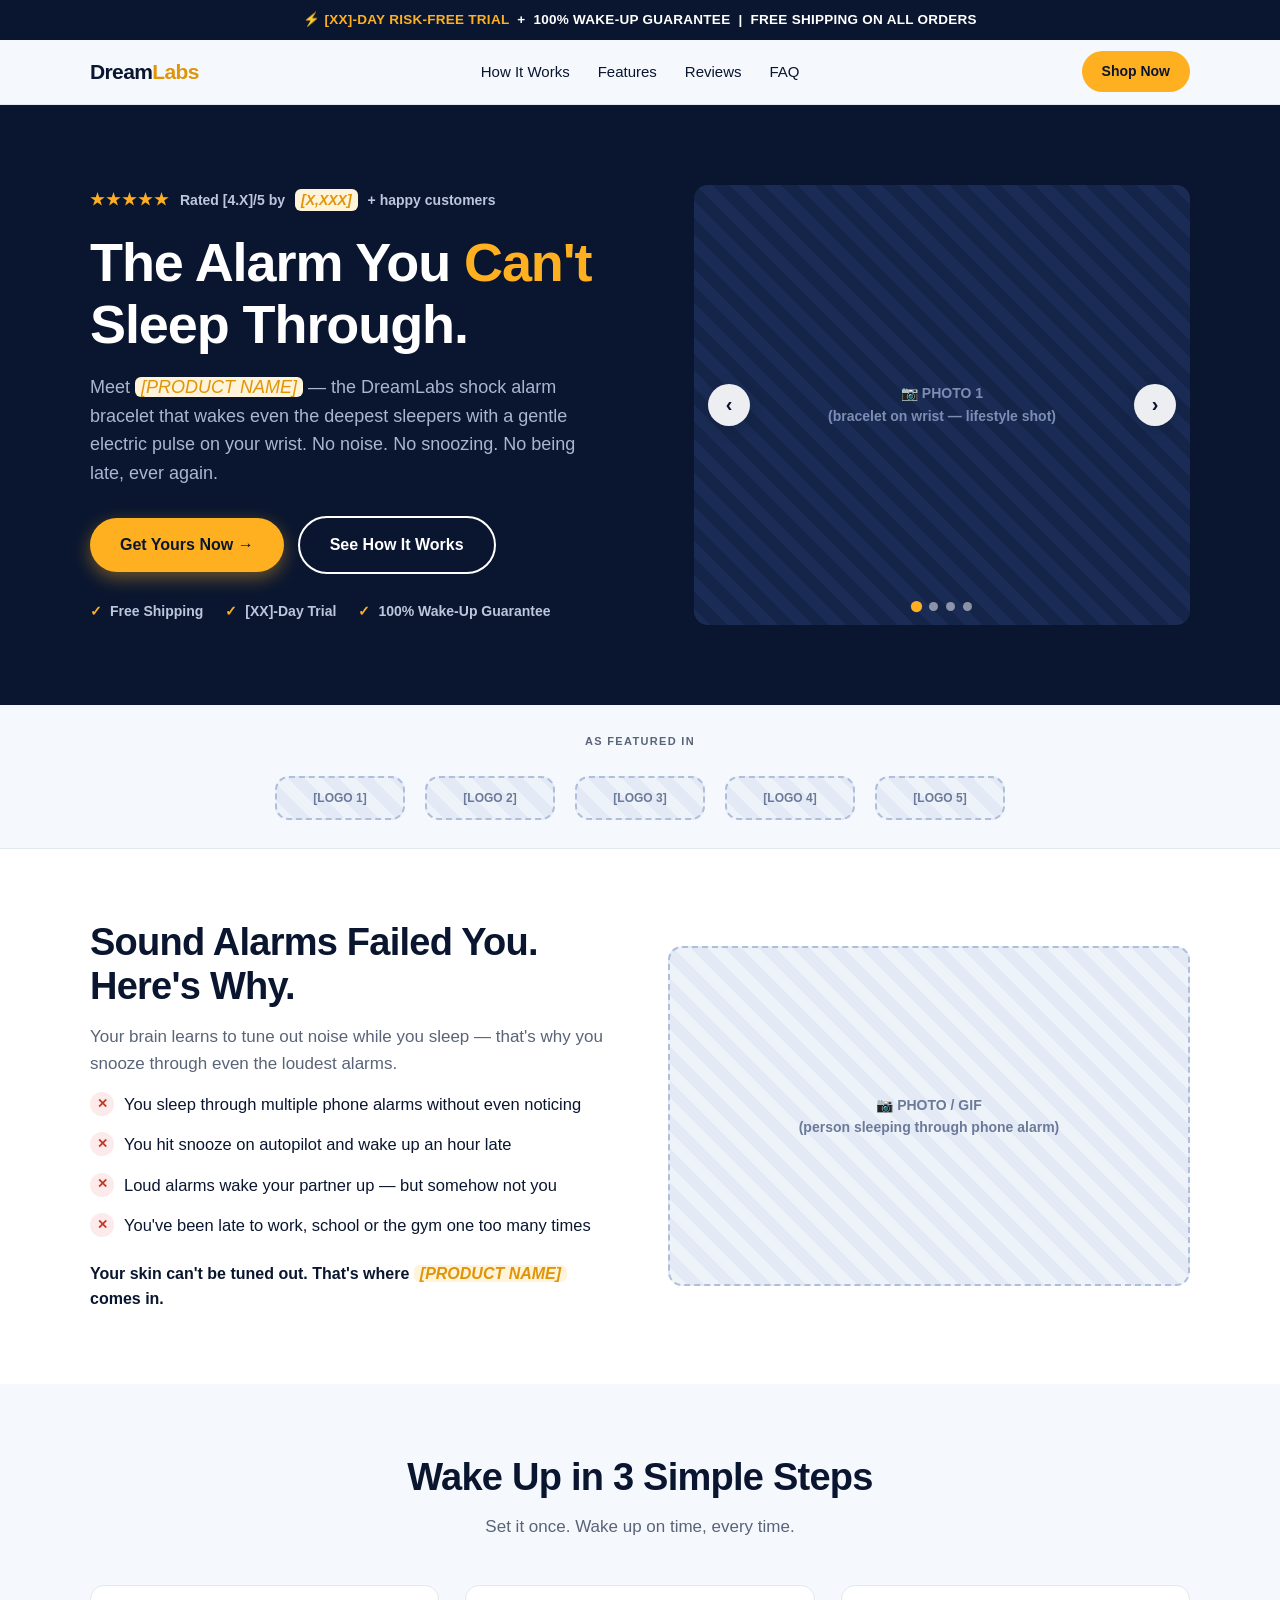
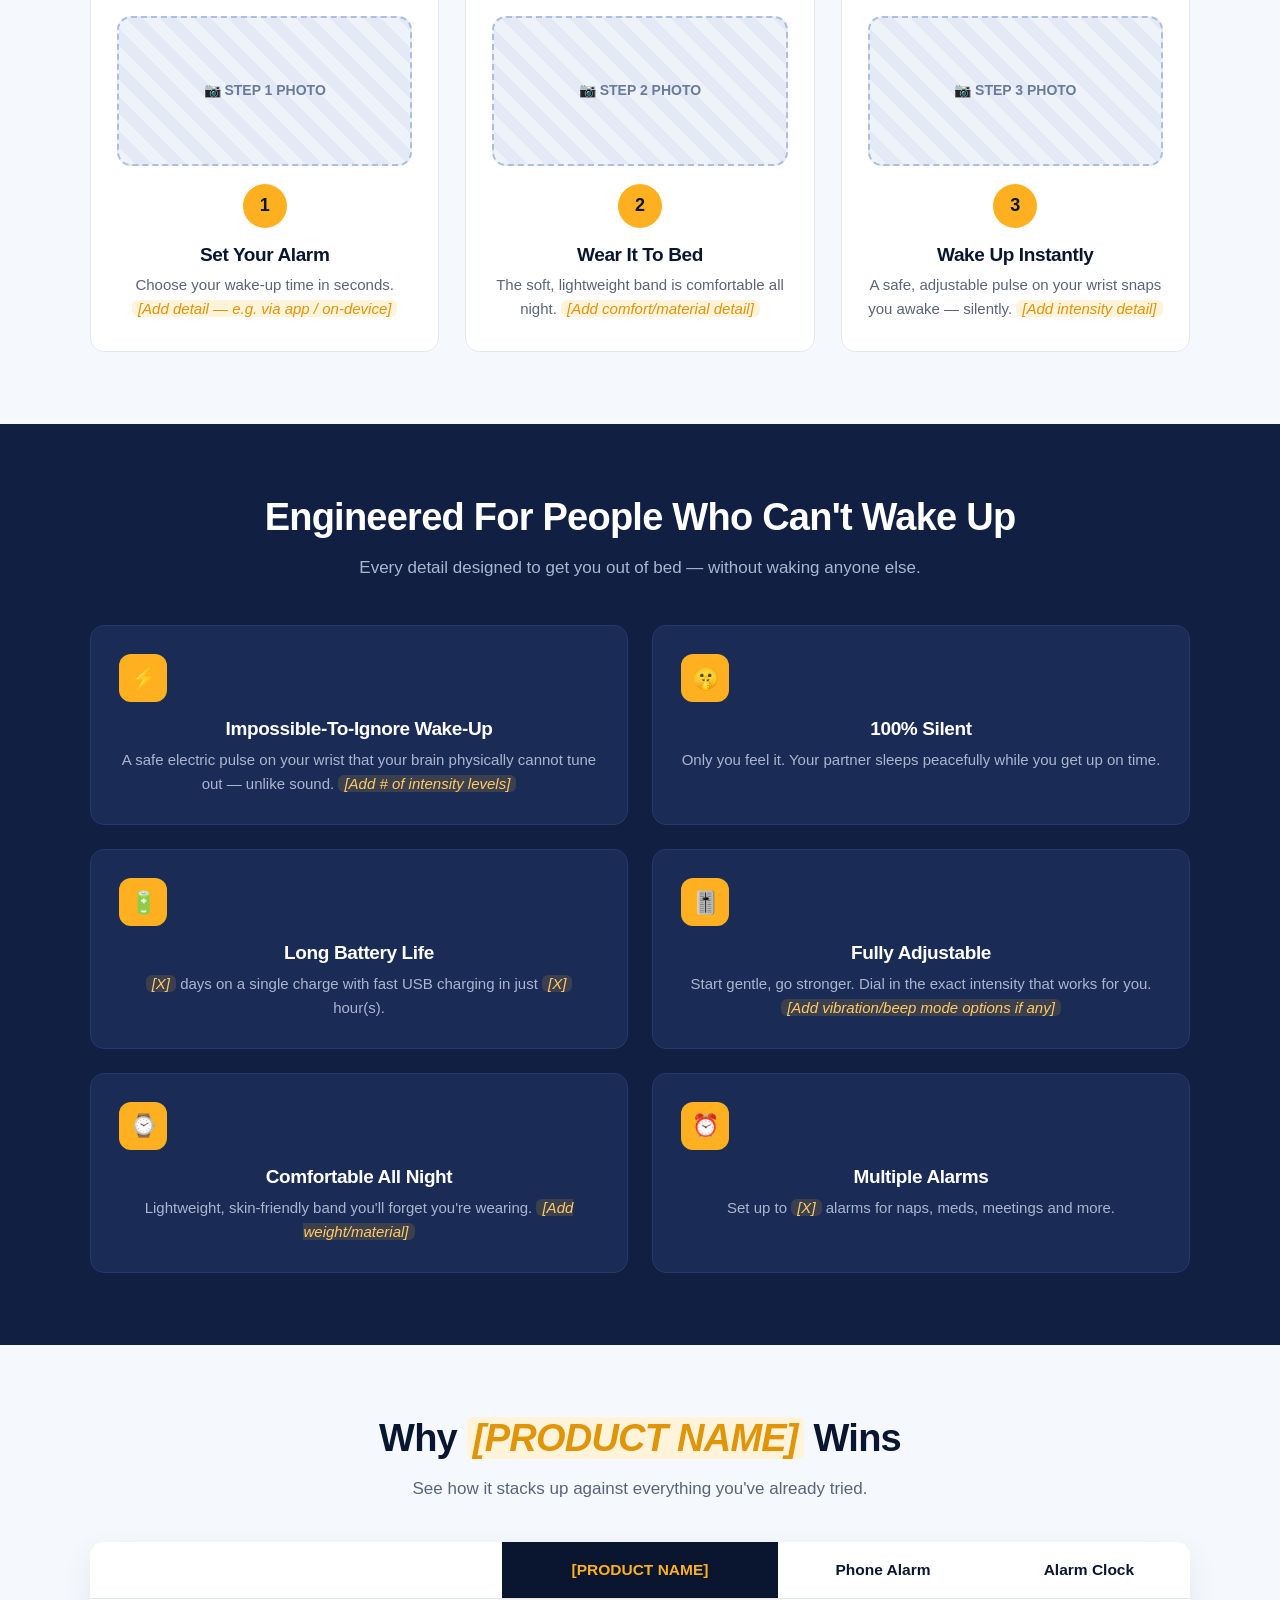
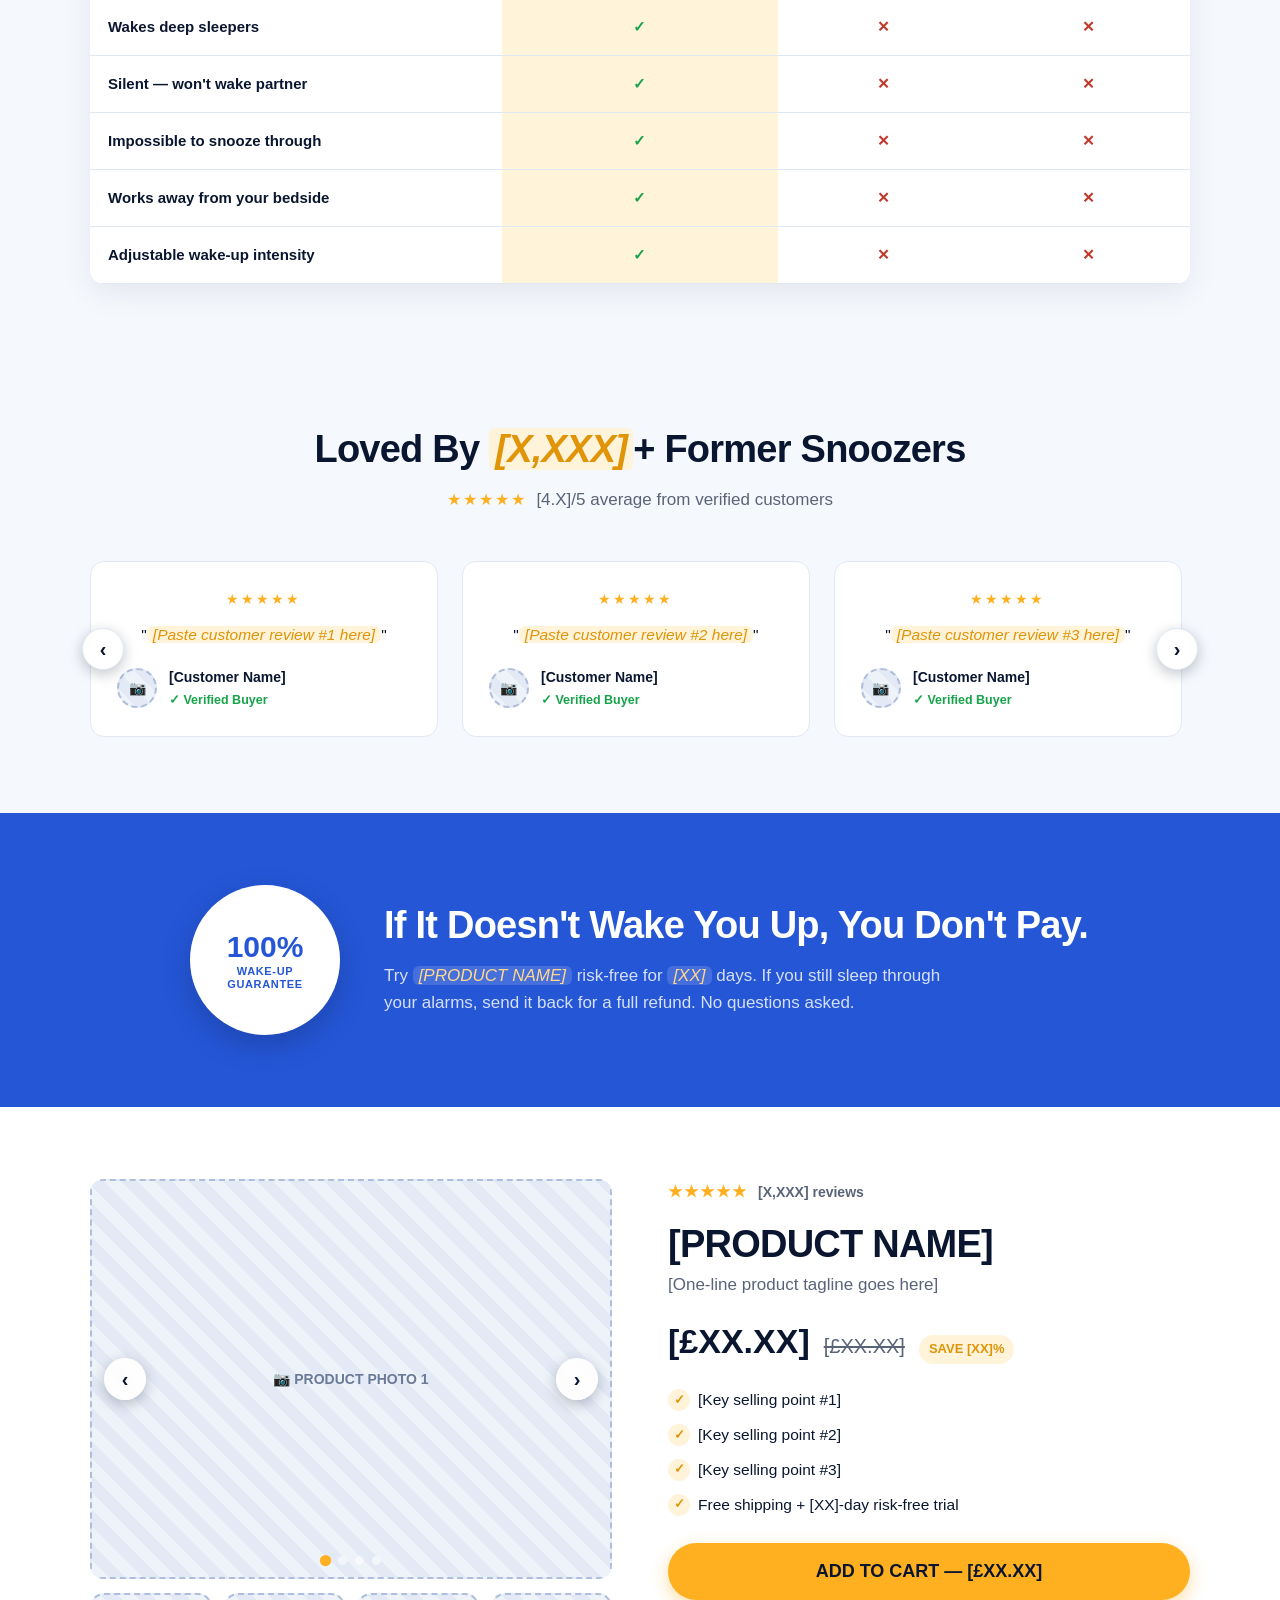
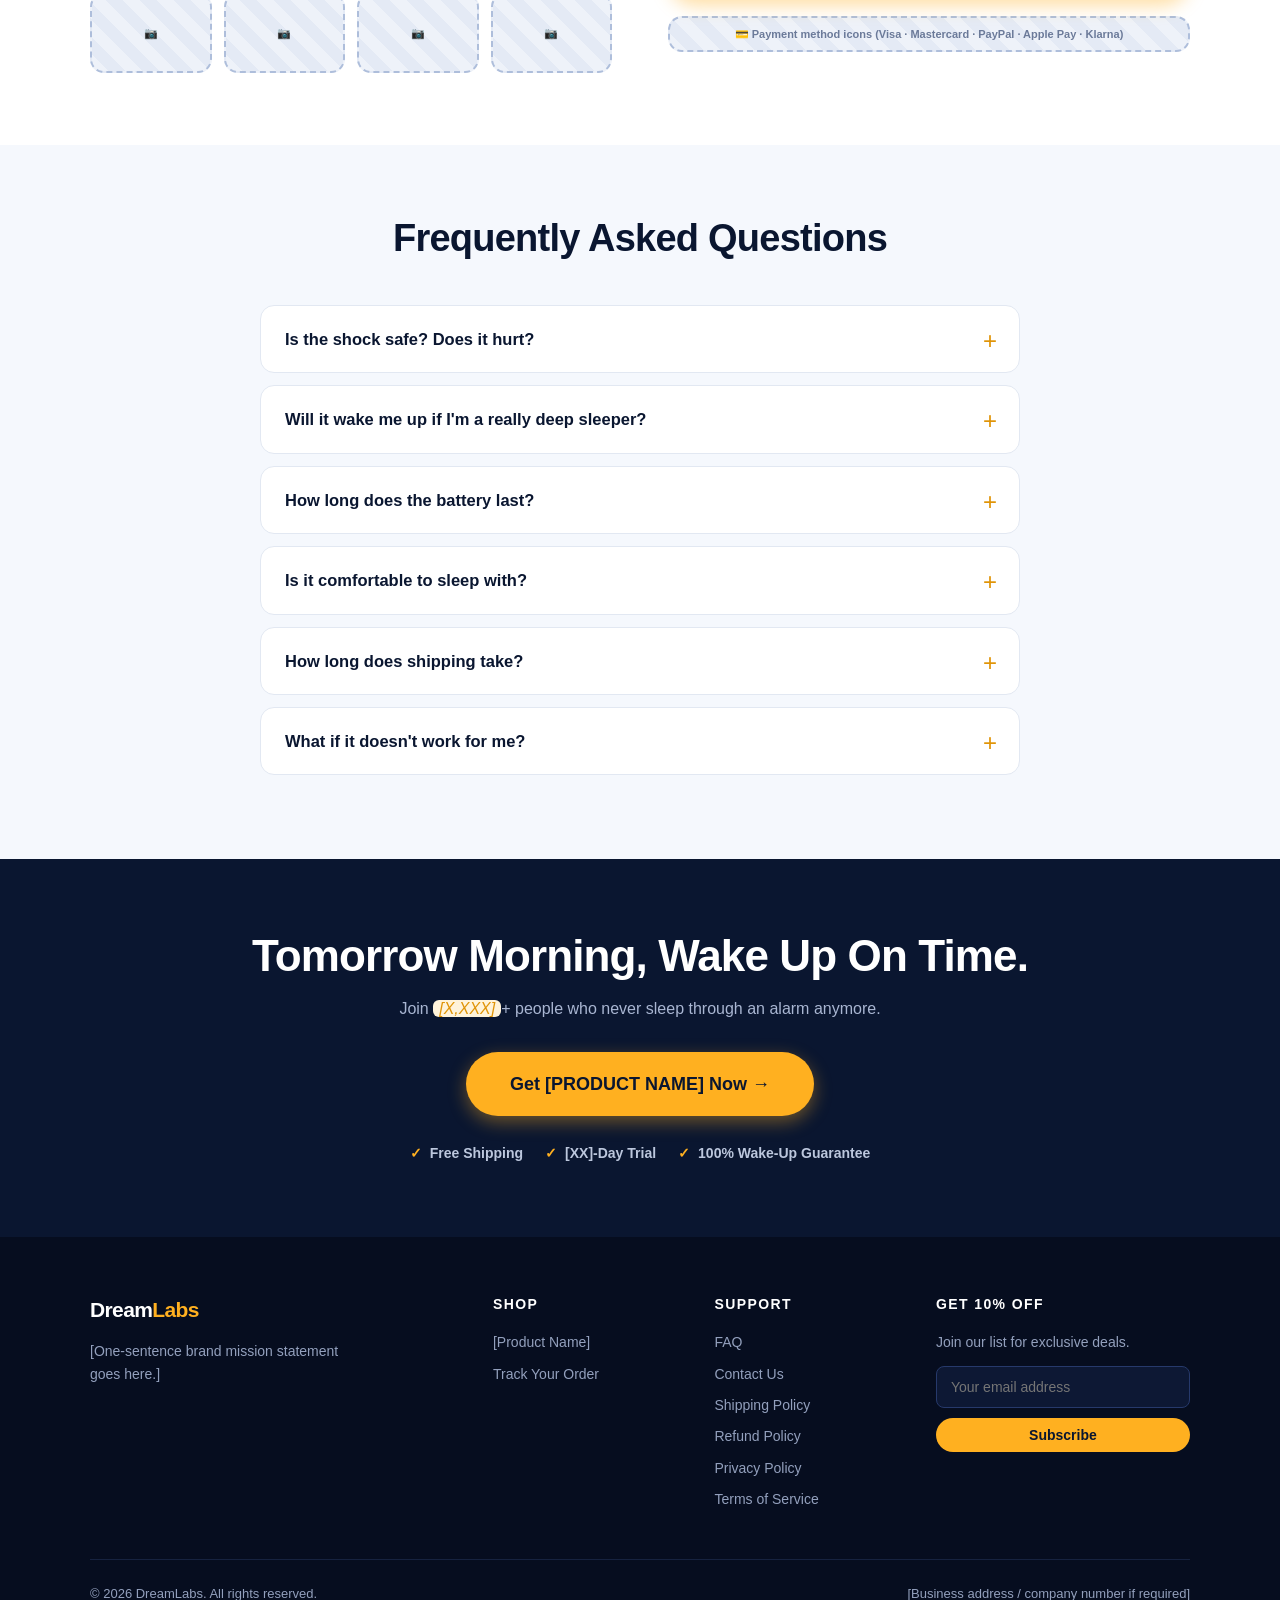
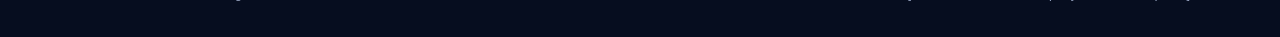
==== commit a18d656b: "Rebrand to DreamLabs with navy/amber palette and add image and review carousels Co-Authored-By: Clau" ====
--- a/index.html
+++ b/index.html
@@ -3,19 +3,21 @@
 <head>
 <meta charset="UTF-8">
 <meta name="viewport" content="width=device-width, initial-scale=1.0">
-<title>[YOUR BRAND NAME] — Shock Alarm Bracelet</title>
+<title>DreamLabs — Shock Alarm Bracelet</title>
 <style>
   :root{
-    --ink:#12151a;          /* main dark */
-    --ink-soft:#1d222b;     /* dark section bg */
-    --paper:#faf7f2;        /* warm off-white bg */
+    --ink:#0a1630;          /* midnight navy */
+    --ink-soft:#101f42;     /* dark section bg */
+    --paper:#f5f8fd;        /* ice-white bg */
     --card:#ffffff;
-    --accent:#ff6b2c;       /* electric orange */
-    --accent-dark:#e55a1f;
-    --accent-soft:#fff0e8;
-    --teal:#0e7c6b;         /* secondary accent */
-    --muted:#5c6470;
-    --line:#e8e2d9;
+    --accent:#ffb020;       /* sunrise amber CTA */
+    --accent-dark:#e09407;
+    --accent-soft:#fff3da;
+    --accent-ink:#0a1630;   /* text on amber buttons */
+    --blue:#2456d6;         /* secondary accent */
+    --green:#16a34a;
+    --muted:#5a6478;
+    --line:#e2e8f2;
     --star:#ffb020;
     --radius:14px;
   }
@@ -32,7 +34,7 @@
   .center .sub{margin:0 auto}
 
   /* placeholders */
-  .ph{background:repeating-linear-gradient(45deg,#f3ede4,#f3ede4 12px,#ece4d8 12px,#ece4d8 24px);border:2px dashed #c9bda9;border-radius:var(--radius);display:flex;align-items:center;justify-content:center;color:#8a7d66;font-weight:600;font-size:14px;text-align:center;padding:16px}
+  .ph{background:repeating-linear-gradient(45deg,#eef2f9,#eef2f9 12px,#e4eaf5 12px,#e4eaf5 24px);border:2px dashed #aebedb;border-radius:var(--radius);display:flex;align-items:center;justify-content:center;color:#6b7a99;font-weight:600;font-size:14px;text-align:center;padding:16px}
   .ph-txt{color:var(--accent-dark);background:var(--accent-soft);border-radius:6px;padding:0 6px;font-style:italic}
 
   /* announcement bar */
@@ -43,26 +45,41 @@
   header{background:var(--paper);border-bottom:1px solid var(--line);position:sticky;top:0;z-index:50}
   .nav{display:flex;align-items:center;justify-content:space-between;height:64px}
   .logo{font-size:21px;font-weight:800;letter-spacing:-.03em}
-  .logo em{color:var(--accent);font-style:normal}
+  .logo em{color:var(--accent-dark);font-style:normal}
   .nav-links{display:flex;gap:28px;font-size:15px;font-weight:500}
-  .nav-links a:hover{color:var(--accent-dark)}
-  .btn{display:inline-block;background:var(--accent);color:#fff;font-weight:700;padding:14px 30px;border-radius:999px;font-size:16px;border:none;cursor:pointer;transition:.15s;box-shadow:0 6px 18px rgba(255,107,44,.35)}
+  .nav-links a:hover{color:var(--blue)}
+  .btn{display:inline-block;background:var(--accent);color:var(--accent-ink);font-weight:800;padding:14px 30px;border-radius:999px;font-size:16px;border:none;cursor:pointer;transition:.15s;box-shadow:0 6px 18px rgba(255,176,32,.4)}
   .btn:hover{background:var(--accent-dark);transform:translateY(-1px)}
   .btn-sm{padding:9px 20px;font-size:14px;box-shadow:none}
   .btn-ghost{background:transparent;color:var(--ink);border:2px solid var(--ink);box-shadow:none}
   .btn-ghost:hover{background:var(--ink);color:#fff}
 
+  /* carousel */
+  .carousel{position:relative;border-radius:var(--radius);overflow:hidden}
+  .car-track{display:flex;transition:transform .45s ease}
+  .car-slide{flex:0 0 100%}
+  .car-slide .ph{border-radius:0;height:100%}
+  .car-btn{position:absolute;top:50%;transform:translateY(-50%);width:42px;height:42px;border-radius:50%;border:none;background:rgba(255,255,255,.92);color:var(--ink);font-size:20px;font-weight:800;cursor:pointer;z-index:5;box-shadow:0 4px 14px rgba(10,22,48,.25);display:flex;align-items:center;justify-content:center;transition:.15s}
+  .car-btn:hover{background:var(--accent)}
+  .car-prev{left:14px}
+  .car-next{right:14px}
+  .car-dots{position:absolute;bottom:14px;left:0;right:0;display:flex;gap:8px;justify-content:center;z-index:5}
+  .car-dot{width:9px;height:9px;border-radius:50%;border:none;background:rgba(255,255,255,.5);cursor:pointer;padding:0;transition:.15s}
+  .car-dot.on{background:var(--accent);transform:scale(1.25)}
+
   /* hero */
   .hero{background:var(--ink);color:#fff;padding:80px 0}
   .hero .wrap{display:grid;grid-template-columns:1.05fr .95fr;gap:56px;align-items:center}
   .stars{color:var(--star);letter-spacing:2px;font-size:16px}
-  .rating-line{display:flex;align-items:center;gap:10px;font-size:14px;color:#c8cdd6;margin-bottom:18px;font-weight:600}
+  .rating-line{display:flex;align-items:center;gap:10px;font-size:14px;color:#bcc7dd;margin-bottom:18px;font-weight:600}
   .hero h1{font-size:clamp(34px,5vw,54px);font-weight:800;margin-bottom:18px}
   .hero h1 em{color:var(--accent);font-style:normal}
-  .hero p{color:#b9bfc9;font-size:18px;margin-bottom:28px;max-width:520px}
+  .hero p{color:#a9b6d2;font-size:18px;margin-bottom:28px;max-width:520px}
   .hero-ctas{display:flex;gap:14px;flex-wrap:wrap;align-items:center}
-  .hero .ph{min-height:420px;background:repeating-linear-gradient(45deg,#232936,#232936 12px,#1d222b 12px,#1d222b 24px);border-color:#3a4250;color:#8b93a2}
-  .ticks{display:flex;gap:22px;margin-top:26px;flex-wrap:wrap;font-size:14px;color:#c8cdd6;font-weight:600}
+  .hero .carousel{height:440px;background:#152549}
+  .hero .car-track{height:100%}
+  .hero .ph{background:repeating-linear-gradient(45deg,#1a2c55,#1a2c55 12px,#152549 12px,#152549 24px);border:none;color:#7d8db3}
+  .ticks{display:flex;gap:22px;margin-top:26px;flex-wrap:wrap;font-size:14px;color:#bcc7dd;font-weight:600}
   .ticks li{list-style:none;display:flex;gap:8px;align-items:center}
   .tick{color:var(--accent);font-weight:800}
 
@@ -82,58 +99,65 @@
   /* how it works */
   .steps{display:grid;grid-template-columns:repeat(3,1fr);gap:26px;margin-top:44px}
   .step{background:var(--card);border:1px solid var(--line);border-radius:var(--radius);padding:30px 26px;text-align:center}
-  .step .num{width:44px;height:44px;border-radius:50%;background:var(--accent);color:#fff;font-weight:800;font-size:18px;display:flex;align-items:center;justify-content:center;margin:0 auto 16px}
+  .step .num{width:44px;height:44px;border-radius:50%;background:var(--accent);color:var(--accent-ink);font-weight:800;font-size:18px;display:flex;align-items:center;justify-content:center;margin:0 auto 16px}
   .step .ph{height:150px;margin-bottom:18px}
   .step h3{font-size:19px;margin-bottom:8px}
   .step p{color:var(--muted);font-size:15px}
 
   /* features */
   .features{background:var(--ink-soft);color:#fff}
-  .features .sub{color:#b9bfc9}
+  .features .sub{color:#a9b6d2}
   .fgrid{display:grid;grid-template-columns:repeat(2,1fr);gap:24px;margin-top:44px}
-  .fcard{background:#262c37;border:1px solid #333b48;border-radius:var(--radius);padding:28px}
-  .fcard .ico{width:48px;height:48px;border-radius:12px;background:var(--accent);display:flex;align-items:center;justify-content:center;font-size:22px;margin-bottom:16px}
+  .fcard{background:#1a2c55;border:1px solid #26396b;border-radius:var(--radius);padding:28px}
+  .fcard .ico{width:48px;height:48px;border-radius:12px;background:var(--accent);color:var(--accent-ink);display:flex;align-items:center;justify-content:center;font-size:22px;margin-bottom:16px}
   .fcard h3{font-size:19px;margin-bottom:8px}
-  .fcard p{color:#b9bfc9;font-size:15px}
-  .fcard .ph-txt{background:rgba(255,107,44,.15);color:#ffa377}
+  .fcard p{color:#a9b6d2;font-size:15px}
+  .fcard .ph-txt{background:rgba(255,176,32,.15);color:#ffcb66}
 
   /* comparison */
-  .compare table{width:100%;border-collapse:collapse;margin-top:40px;background:var(--card);border-radius:var(--radius);overflow:hidden;box-shadow:0 10px 30px rgba(18,21,26,.06)}
+  .compare table{width:100%;border-collapse:collapse;margin-top:40px;background:var(--card);border-radius:var(--radius);overflow:hidden;box-shadow:0 10px 30px rgba(10,22,48,.07)}
   .compare th,.compare td{padding:16px 18px;text-align:center;font-size:15px;border-bottom:1px solid var(--line)}
   .compare th{font-size:15.5px}
   .compare td:first-child,.compare th:first-child{text-align:left;font-weight:600}
-  .compare th.us{background:var(--accent);color:#fff}
-  .compare td.us{background:var(--accent-soft);font-weight:700;color:var(--accent-dark)}
-  .yes{color:var(--teal);font-weight:800}
+  .compare th.us{background:var(--ink);color:var(--accent)}
+  .compare td.us{background:var(--accent-soft);font-weight:700;color:var(--ink)}
+  .yes{color:var(--green);font-weight:800}
   .no{color:#c0392b;font-weight:800}
 
-  /* reviews */
+  /* reviews carousel */
   .reviews{background:var(--paper)}
-  .rgrid{display:grid;grid-template-columns:repeat(3,1fr);gap:24px;margin-top:44px}
-  .rcard{background:var(--card);border:1px solid var(--line);border-radius:var(--radius);padding:26px}
+  .rev-car{position:relative;margin-top:44px}
+  .rev-track{display:flex;gap:24px;overflow-x:auto;scroll-snap-type:x mandatory;scroll-behavior:smooth;padding:4px;scrollbar-width:none}
+  .rev-track::-webkit-scrollbar{display:none}
+  .rcard{background:var(--card);border:1px solid var(--line);border-radius:var(--radius);padding:26px;flex:0 0 calc((100% - 48px)/3);scroll-snap-align:start}
   .rcard .stars{font-size:14px;margin-bottom:12px}
   .rcard .quote{font-size:15.5px;margin-bottom:18px}
   .rcard .who{display:flex;align-items:center;gap:12px;font-size:14px}
   .avatar{width:40px;height:40px;border-radius:50%;flex:none}
-  .verified{color:var(--teal);font-size:12.5px;font-weight:700}
+  .verified{color:var(--green);font-size:12.5px;font-weight:700}
+  .rev-car .car-btn{background:var(--card);border:1px solid var(--line)}
+  .rev-car .car-prev{left:-8px}
+  .rev-car .car-next{right:-8px}
 
   /* guarantee */
-  .guarantee{background:var(--teal);color:#fff}
+  .guarantee{background:var(--blue);color:#fff}
   .guarantee .wrap{display:grid;grid-template-columns:auto 1fr;gap:44px;align-items:center;max-width:940px}
-  .badge{width:150px;height:150px;border-radius:50%;background:#fff;color:var(--teal);display:flex;flex-direction:column;align-items:center;justify-content:center;font-weight:800;text-align:center;line-height:1.2;box-shadow:0 10px 30px rgba(0,0,0,.18)}
+  .badge{width:150px;height:150px;border-radius:50%;background:#fff;color:var(--blue);display:flex;flex-direction:column;align-items:center;justify-content:center;font-weight:800;text-align:center;line-height:1.2;box-shadow:0 10px 30px rgba(0,0,0,.18)}
   .badge b{font-size:30px}
   .badge small{font-size:11px;letter-spacing:.06em;text-transform:uppercase}
-  .guarantee p{color:#d7ece8;font-size:17px;max-width:560px}
+  .guarantee p{color:#d6e0fb;font-size:17px;max-width:560px}
   .guarantee h2{color:#fff}
+  .guarantee .ph-txt{background:rgba(255,255,255,.15);color:#ffd88a}
 
   /* buy box */
   .buy{background:var(--card)}
   .buy .wrap{display:grid;grid-template-columns:1fr 1fr;gap:56px;align-items:start}
-  .gallery .ph{min-height:400px;margin-bottom:14px}
+  .gallery .carousel{height:400px;margin-bottom:14px;background:#eef2f9}
+  .gallery .car-track{height:100%}
   .thumbs{display:grid;grid-template-columns:repeat(4,1fr);gap:12px}
-  .thumbs .ph{height:80px;min-height:0;font-size:11px;padding:6px}
+  .thumbs .ph{height:80px;min-height:0;font-size:11px;padding:6px;cursor:pointer}
   .price-row{display:flex;align-items:baseline;gap:14px;margin:16px 0}
-  .price{font-size:34px;font-weight:800;color:var(--accent-dark)}
+  .price{font-size:34px;font-weight:800;color:var(--ink)}
   .was{font-size:20px;color:var(--muted);text-decoration:line-through}
   .save{background:var(--accent-soft);color:var(--accent-dark);font-weight:700;font-size:13px;padding:4px 10px;border-radius:999px}
   .buy-ticks{margin:20px 0 26px}
@@ -147,35 +171,39 @@
   .faq{max-width:760px;margin:44px auto 0}
   details{background:var(--card);border:1px solid var(--line);border-radius:var(--radius);margin-bottom:12px;overflow:hidden}
   summary{cursor:pointer;font-weight:700;font-size:16.5px;padding:20px 24px;list-style:none;position:relative}
-  summary::after{content:"+";position:absolute;right:22px;top:16px;font-size:24px;color:var(--accent);font-weight:400}
+  summary::after{content:"+";position:absolute;right:22px;top:16px;font-size:24px;color:var(--accent-dark);font-weight:400}
   details[open] summary::after{content:"–"}
   details .a{padding:0 24px 20px;color:var(--muted);font-size:15.5px}
 
   /* final cta */
   .final{background:var(--ink);color:#fff;text-align:center}
   .final h2{color:#fff;font-size:clamp(28px,4.5vw,44px)}
-  .final p{color:#b9bfc9;max-width:560px;margin:0 auto 30px}
+  .final p{color:#a9b6d2;max-width:560px;margin:0 auto 30px}
 
   /* footer */
-  footer{background:#0c0e12;color:#9aa1ad;padding:56px 0 32px;font-size:14px}
+  footer{background:#060d1f;color:#93a0bd;padding:56px 0 32px;font-size:14px}
   .fcols{display:grid;grid-template-columns:2fr 1fr 1fr 1.4fr;gap:40px;margin-bottom:40px}
   footer h4{color:#fff;font-size:14px;text-transform:uppercase;letter-spacing:.1em;margin-bottom:16px}
   footer li{list-style:none;margin:9px 0}
   footer a:hover{color:#fff}
-  .news input{width:100%;padding:12px 14px;border-radius:8px;border:1px solid #333b48;background:#171a20;color:#fff;margin-bottom:10px;font-size:14px}
-  .copy{border-top:1px solid #22262e;padding-top:24px;display:flex;justify-content:space-between;flex-wrap:wrap;gap:12px;font-size:13px}
+  footer .logo em{color:var(--accent)}
+  .news input{width:100%;padding:12px 14px;border-radius:8px;border:1px solid #26396b;background:#0d1834;color:#fff;margin-bottom:10px;font-size:14px}
+  .copy{border-top:1px solid #16223f;padding-top:24px;display:flex;justify-content:space-between;flex-wrap:wrap;gap:12px;font-size:13px}
 
   @media(max-width:860px){
     section{padding:52px 0}
     .hero .wrap,.problem .wrap,.buy .wrap{grid-template-columns:1fr;gap:36px}
-    .steps,.rgrid{grid-template-columns:1fr}
+    .steps{grid-template-columns:1fr}
     .fgrid{grid-template-columns:1fr}
+    .rcard{flex:0 0 86%}
     .guarantee .wrap{grid-template-columns:1fr;text-align:center}
     .badge{margin:0 auto}
     .fcols{grid-template-columns:1fr 1fr}
     .nav-links{display:none}
-    .hero .ph{min-height:300px}
+    .hero .carousel{height:320px}
     .compare{overflow-x:auto}
+    .rev-car .car-prev{left:6px}
+    .rev-car .car-next{right:6px}
   }
 </style>
 </head>
@@ -187,7 +215,7 @@
 <!-- ═══ HEADER ═══ -->
 <header>
   <div class="wrap nav">
-    <a class="logo" href="#">[YOUR<em>BRAND</em>]</a>
+    <a class="logo" href="#">Dream<em>Labs</em></a>
     <nav class="nav-links">
       <a href="#how">How It Works</a>
       <a href="#features">Features</a>
@@ -204,7 +232,7 @@
     <div>
       <div class="rating-line"><span class="stars">★★★★★</span> Rated [4.X]/5 by <span class="ph-txt">[X,XXX]</span>+ happy customers</div>
       <h1>The Alarm You <em>Can't</em> Sleep Through.</h1>
-      <p>Meet <span class="ph-txt">[PRODUCT NAME]</span> — the shock alarm bracelet that wakes even the deepest sleepers with a gentle electric pulse on your wrist. No noise. No snoozing. No being late, ever again.</p>
+      <p>Meet <span class="ph-txt">[PRODUCT NAME]</span> — the DreamLabs shock alarm bracelet that wakes even the deepest sleepers with a gentle electric pulse on your wrist. No noise. No snoozing. No being late, ever again.</p>
       <div class="hero-ctas">
         <a class="btn" href="#buy">Get Yours Now →</a>
         <a class="btn btn-ghost" style="color:#fff;border-color:#fff" href="#how">See How It Works</a>
@@ -215,7 +243,17 @@
         <li><span class="tick">✓</span> 100% Wake-Up Guarantee</li>
       </ul>
     </div>
-    <div class="ph">📷 HERO PRODUCT PHOTO<br>(bracelet on wrist / lifestyle shot)</div>
+    <div class="carousel" data-carousel data-auto="4500">
+      <div class="car-track">
+        <div class="car-slide"><div class="ph">📷 PHOTO 1<br>(bracelet on wrist — lifestyle shot)</div></div>
+        <div class="car-slide"><div class="ph">📷 PHOTO 2<br>(product close-up)</div></div>
+        <div class="car-slide"><div class="ph">📷 PHOTO 3<br>(person waking up refreshed)</div></div>
+        <div class="car-slide"><div class="ph">📷 PHOTO 4<br>(charging / in the box)</div></div>
+      </div>
+      <button class="car-btn car-prev" aria-label="Previous">‹</button>
+      <button class="car-btn car-next" aria-label="Next">›</button>
+      <div class="car-dots"></div>
+    </div>
   </div>
 </section>
 
@@ -338,36 +376,64 @@
   </div>
 </section>
 
-<!-- ═══ REVIEWS ═══ -->
+<!-- ═══ REVIEWS (CAROUSEL) ═══ -->
 <section class="reviews" id="reviews">
   <div class="wrap center">
     <h2>Loved By <span class="ph-txt">[X,XXX]</span>+ Former Snoozers</h2>
     <p class="sub" style="margin:0 auto"><span class="stars">★★★★★</span> &nbsp;[4.X]/5 average from verified customers</p>
-    <div class="rgrid">
-      <div class="rcard">
-        <div class="stars">★★★★★</div>
-        <p class="quote">"<span class="ph-txt">[Paste customer review #1 here]</span>"</p>
-        <div class="who">
-          <div class="ph avatar">📷</div>
-          <div style="text-align:left"><b>[Customer Name]</b><br><span class="verified">✓ Verified Buyer</span></div>
+    <div class="rev-car">
+      <div class="rev-track" id="revTrack">
+        <div class="rcard">
+          <div class="stars">★★★★★</div>
+          <p class="quote">"<span class="ph-txt">[Paste customer review #1 here]</span>"</p>
+          <div class="who">
+            <div class="ph avatar">📷</div>
+            <div style="text-align:left"><b>[Customer Name]</b><br><span class="verified">✓ Verified Buyer</span></div>
+          </div>
         </div>
-      </div>
-      <div class="rcard">
-        <div class="stars">★★★★★</div>
-        <p class="quote">"<span class="ph-txt">[Paste customer review #2 here]</span>"</p>
-        <div class="who">
-          <div class="ph avatar">📷</div>
-          <div style="text-align:left"><b>[Customer Name]</b><br><span class="verified">✓ Verified Buyer</span></div>
+        <div class="rcard">
+          <div class="stars">★★★★★</div>
+          <p class="quote">"<span class="ph-txt">[Paste customer review #2 here]</span>"</p>
+          <div class="who">
+            <div class="ph avatar">📷</div>
+            <div style="text-align:left"><b>[Customer Name]</b><br><span class="verified">✓ Verified Buyer</span></div>
+          </div>
         </div>
-      </div>
-      <div class="rcard">
-        <div class="stars">★★★★★</div>
-        <p class="quote">"<span class="ph-txt">[Paste customer review #3 here]</span>"</p>
-        <div class="who">
-          <div class="ph avatar">📷</div>
-          <div style="text-align:left"><b>[Customer Name]</b><br><span class="verified">✓ Verified Buyer</span></div>
+        <div class="rcard">
+          <div class="stars">★★★★★</div>
+          <p class="quote">"<span class="ph-txt">[Paste customer review #3 here]</span>"</p>
+          <div class="who">
+            <div class="ph avatar">📷</div>
+            <div style="text-align:left"><b>[Customer Name]</b><br><span class="verified">✓ Verified Buyer</span></div>
+          </div>
         </div>
-      </div>
+        <div class="rcard">
+          <div class="stars">★★★★★</div>
+          <p class="quote">"<span class="ph-txt">[Paste customer review #4 here]</span>"</p>
+          <div class="who">
+            <div class="ph avatar">📷</div>
+            <div style="text-align:left"><b>[Customer Name]</b><br><span class="verified">✓ Verified Buyer</span></div>
+          </div>
+        </div>
+        <div class="rcard">
+          <div class="stars">★★★★★</div>
+          <p class="quote">"<span class="ph-txt">[Paste customer review #5 here]</span>"</p>
+          <div class="who">
+            <div class="ph avatar">📷</div>
+            <div style="text-align:left"><b>[Customer Name]</b><br><span class="verified">✓ Verified Buyer</span></div>
+          </div>
+        </div>
+        <div class="rcard">
+          <div class="stars">★★★★★</div>
+          <p class="quote">"<span class="ph-txt">[Paste customer review #6 here]</span>"</p>
+          <div class="who">
+            <div class="ph avatar">📷</div>
+            <div style="text-align:left"><b>[Customer Name]</b><br><span class="verified">✓ Verified Buyer</span></div>
+          </div>
+        </div>
+      </div>
+      <button class="car-btn car-prev" onclick="revScroll(-1)" aria-label="Previous reviews">‹</button>
+      <button class="car-btn car-next" onclick="revScroll(1)" aria-label="Next reviews">›</button>
     </div>
   </div>
 </section>
@@ -387,7 +453,17 @@
 <section class="buy" id="buy">
   <div class="wrap">
     <div class="gallery">
-      <div class="ph">📷 MAIN PRODUCT PHOTO</div>
+      <div class="carousel" data-carousel>
+        <div class="car-track">
+          <div class="car-slide"><div class="ph">📷 PRODUCT PHOTO 1</div></div>
+          <div class="car-slide"><div class="ph">📷 PRODUCT PHOTO 2</div></div>
+          <div class="car-slide"><div class="ph">📷 PRODUCT PHOTO 3</div></div>
+          <div class="car-slide"><div class="ph">📷 PRODUCT PHOTO 4</div></div>
+        </div>
+        <button class="car-btn car-prev" aria-label="Previous">‹</button>
+        <button class="car-btn car-next" aria-label="Next">›</button>
+        <div class="car-dots"></div>
+      </div>
       <div class="thumbs">
         <div class="ph">📷</div>
         <div class="ph">📷</div>
@@ -468,7 +544,7 @@
   <div class="wrap">
     <div class="fcols">
       <div>
-        <a class="logo" style="color:#fff" href="#">[YOUR<em>BRAND</em>]</a>
+        <a class="logo" style="color:#fff" href="#">Dream<em>Labs</em></a>
         <p style="margin-top:14px;max-width:260px">[One-sentence brand mission statement goes here.]</p>
       </div>
       <div>
@@ -497,11 +573,50 @@
       </div>
     </div>
     <div class="copy">
-      <span>© 2026 [YOUR BRAND NAME]. All rights reserved.</span>
+      <span>© 2026 DreamLabs. All rights reserved.</span>
       <span>[Business address / company number if required]</span>
     </div>
   </div>
 </footer>
+
+<script>
+  // slide carousels (hero + buy-box gallery)
+  document.querySelectorAll('[data-carousel]').forEach(function(car){
+    var track = car.querySelector('.car-track');
+    var slides = car.querySelectorAll('.car-slide');
+    var dotsBox = car.querySelector('.car-dots');
+    var i = 0, timer = null, auto = parseInt(car.dataset.auto || '0', 10);
+    slides.forEach(function(_, n){
+      var d = document.createElement('button');
+      d.className = 'car-dot' + (n === 0 ? ' on' : '');
+      d.setAttribute('aria-label', 'Go to slide ' + (n + 1));
+      d.addEventListener('click', function(){ go(n); restart(); });
+      dotsBox.appendChild(d);
+    });
+    function go(n){
+      i = (n + slides.length) % slides.length;
+      track.style.transform = 'translateX(-' + (i * 100) + '%)';
+      dotsBox.querySelectorAll('.car-dot').forEach(function(d, k){
+        d.classList.toggle('on', k === i);
+      });
+    }
+    function restart(){
+      if (!auto) return;
+      clearInterval(timer);
+      timer = setInterval(function(){ go(i + 1); }, auto);
+    }
+    car.querySelector('.car-prev').addEventListener('click', function(){ go(i - 1); restart(); });
+    car.querySelector('.car-next').addEventListener('click', function(){ go(i + 1); restart(); });
+    restart();
+  });
+
+  // reviews carousel (scrolls one card at a time)
+  function revScroll(dir){
+    var track = document.getElementById('revTrack');
+    var card = track.querySelector('.rcard');
+    track.scrollBy({ left: dir * (card.offsetWidth + 24), behavior: 'smooth' });
+  }
+</script>
 
 </body>
 </html>
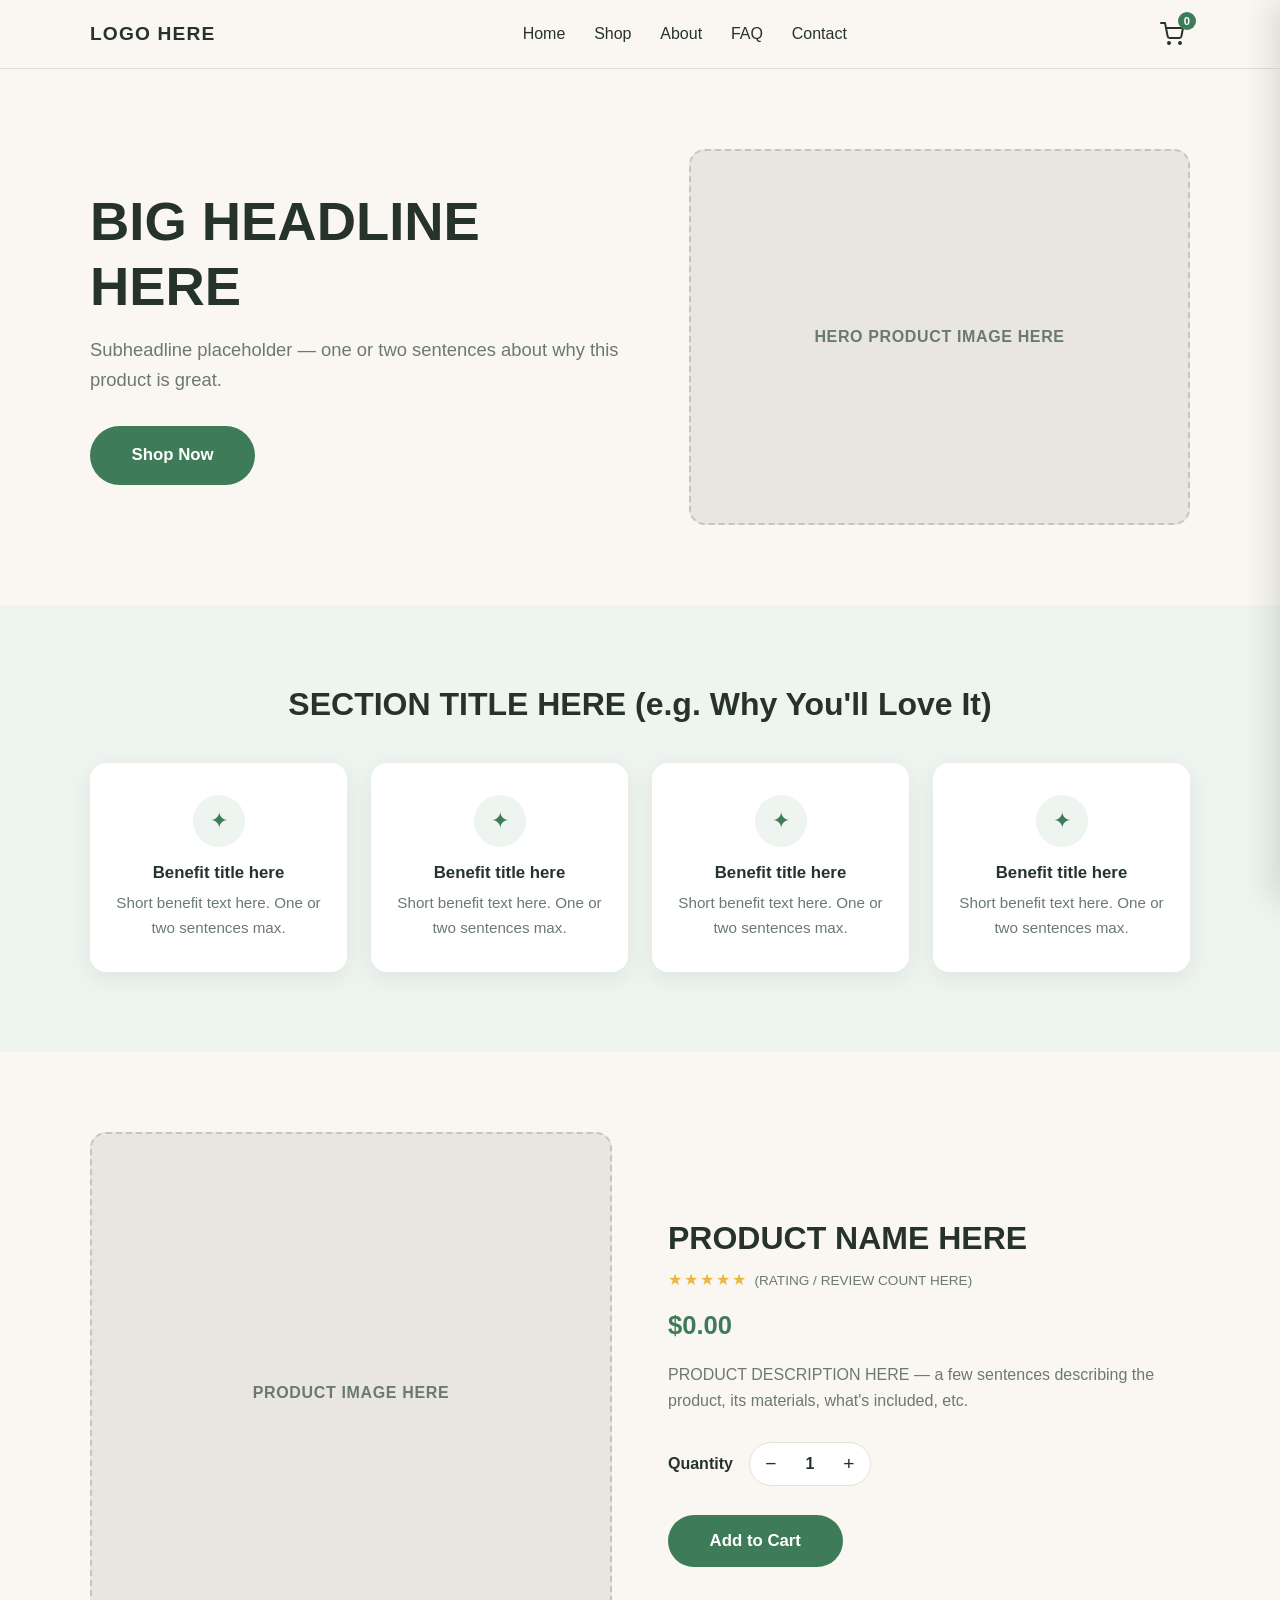
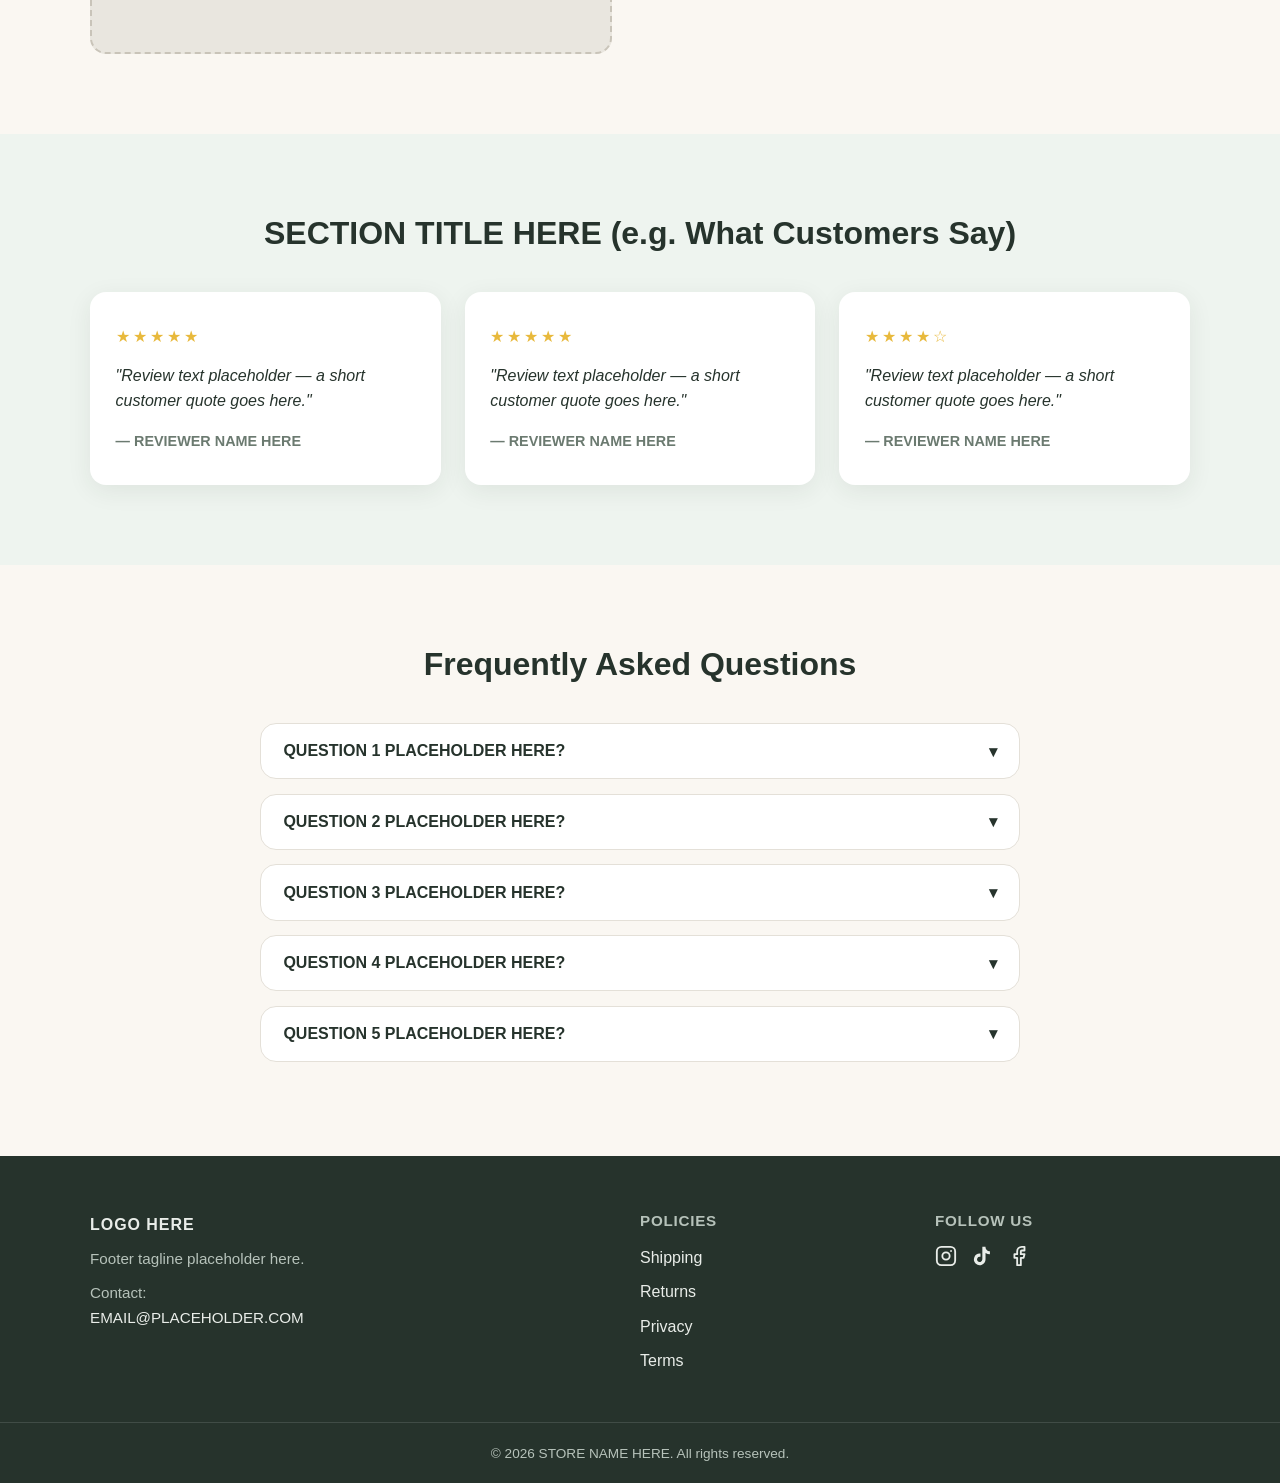
==== commit 2b78bf2d: "Build single-product e-commerce site with working cart - index.html: sticky navbar, hero, benefits, " ====
--- a/index.html
+++ b/index.html
@@ -1,622 +1,227 @@
 <!DOCTYPE html>
 <html lang="en">
 <head>
-<meta charset="UTF-8">
-<meta name="viewport" content="width=device-width, initial-scale=1.0">
-<title>DreamLabs — Shock Alarm Bracelet</title>
-<style>
-  :root{
-    --ink:#0a1630;          /* midnight navy */
-    --ink-soft:#101f42;     /* dark section bg */
-    --paper:#f5f8fd;        /* ice-white bg */
-    --card:#ffffff;
-    --accent:#ffb020;       /* sunrise amber CTA */
-    --accent-dark:#e09407;
-    --accent-soft:#fff3da;
-    --accent-ink:#0a1630;   /* text on amber buttons */
-    --blue:#2456d6;         /* secondary accent */
-    --green:#16a34a;
-    --muted:#5a6478;
-    --line:#e2e8f2;
-    --star:#ffb020;
-    --radius:14px;
-  }
-  *{margin:0;padding:0;box-sizing:border-box}
-  body{font-family:-apple-system,BlinkMacSystemFont,"Segoe UI",Roboto,Helvetica,Arial,sans-serif;color:var(--ink);background:var(--paper);line-height:1.6}
-  img{max-width:100%}
-  a{color:inherit;text-decoration:none}
-  .wrap{max-width:1140px;margin:0 auto;padding:0 20px}
-  section{padding:72px 0}
-  h1,h2,h3{line-height:1.15;letter-spacing:-.02em}
-  h2{font-size:clamp(26px,4vw,38px);margin-bottom:14px}
-  .sub{color:var(--muted);font-size:17px;max-width:640px}
-  .center{text-align:center}
-  .center .sub{margin:0 auto}
-
-  /* placeholders */
-  .ph{background:repeating-linear-gradient(45deg,#eef2f9,#eef2f9 12px,#e4eaf5 12px,#e4eaf5 24px);border:2px dashed #aebedb;border-radius:var(--radius);display:flex;align-items:center;justify-content:center;color:#6b7a99;font-weight:600;font-size:14px;text-align:center;padding:16px}
-  .ph-txt{color:var(--accent-dark);background:var(--accent-soft);border-radius:6px;padding:0 6px;font-style:italic}
-
-  /* announcement bar */
-  .bar{background:var(--ink);color:#fff;font-size:13.5px;font-weight:600;text-align:center;padding:9px 14px;letter-spacing:.02em}
-  .bar span{color:var(--accent)}
-
-  /* header */
-  header{background:var(--paper);border-bottom:1px solid var(--line);position:sticky;top:0;z-index:50}
-  .nav{display:flex;align-items:center;justify-content:space-between;height:64px}
-  .logo{font-size:21px;font-weight:800;letter-spacing:-.03em}
-  .logo em{color:var(--accent-dark);font-style:normal}
-  .nav-links{display:flex;gap:28px;font-size:15px;font-weight:500}
-  .nav-links a:hover{color:var(--blue)}
-  .btn{display:inline-block;background:var(--accent);color:var(--accent-ink);font-weight:800;padding:14px 30px;border-radius:999px;font-size:16px;border:none;cursor:pointer;transition:.15s;box-shadow:0 6px 18px rgba(255,176,32,.4)}
-  .btn:hover{background:var(--accent-dark);transform:translateY(-1px)}
-  .btn-sm{padding:9px 20px;font-size:14px;box-shadow:none}
-  .btn-ghost{background:transparent;color:var(--ink);border:2px solid var(--ink);box-shadow:none}
-  .btn-ghost:hover{background:var(--ink);color:#fff}
-
-  /* carousel */
-  .carousel{position:relative;border-radius:var(--radius);overflow:hidden}
-  .car-track{display:flex;transition:transform .45s ease}
-  .car-slide{flex:0 0 100%}
-  .car-slide .ph{border-radius:0;height:100%}
-  .car-btn{position:absolute;top:50%;transform:translateY(-50%);width:42px;height:42px;border-radius:50%;border:none;background:rgba(255,255,255,.92);color:var(--ink);font-size:20px;font-weight:800;cursor:pointer;z-index:5;box-shadow:0 4px 14px rgba(10,22,48,.25);display:flex;align-items:center;justify-content:center;transition:.15s}
-  .car-btn:hover{background:var(--accent)}
-  .car-prev{left:14px}
-  .car-next{right:14px}
-  .car-dots{position:absolute;bottom:14px;left:0;right:0;display:flex;gap:8px;justify-content:center;z-index:5}
-  .car-dot{width:9px;height:9px;border-radius:50%;border:none;background:rgba(255,255,255,.5);cursor:pointer;padding:0;transition:.15s}
-  .car-dot.on{background:var(--accent);transform:scale(1.25)}
-
-  /* hero */
-  .hero{background:var(--ink);color:#fff;padding:80px 0}
-  .hero .wrap{display:grid;grid-template-columns:1.05fr .95fr;gap:56px;align-items:center}
-  .stars{color:var(--star);letter-spacing:2px;font-size:16px}
-  .rating-line{display:flex;align-items:center;gap:10px;font-size:14px;color:#bcc7dd;margin-bottom:18px;font-weight:600}
-  .hero h1{font-size:clamp(34px,5vw,54px);font-weight:800;margin-bottom:18px}
-  .hero h1 em{color:var(--accent);font-style:normal}
-  .hero p{color:#a9b6d2;font-size:18px;margin-bottom:28px;max-width:520px}
-  .hero-ctas{display:flex;gap:14px;flex-wrap:wrap;align-items:center}
-  .hero .carousel{height:440px;background:#152549}
-  .hero .car-track{height:100%}
-  .hero .ph{background:repeating-linear-gradient(45deg,#1a2c55,#1a2c55 12px,#152549 12px,#152549 24px);border:none;color:#7d8db3}
-  .ticks{display:flex;gap:22px;margin-top:26px;flex-wrap:wrap;font-size:14px;color:#bcc7dd;font-weight:600}
-  .ticks li{list-style:none;display:flex;gap:8px;align-items:center}
-  .tick{color:var(--accent);font-weight:800}
-
-  /* press strip */
-  .press{background:var(--paper);border-bottom:1px solid var(--line);padding:28px 0}
-  .press .wrap{display:flex;align-items:center;justify-content:center;gap:20px;flex-wrap:wrap}
-  .press small{width:100%;text-align:center;color:var(--muted);text-transform:uppercase;letter-spacing:.12em;font-weight:700;font-size:11px;margin-bottom:6px}
-  .press .ph{height:44px;width:130px;font-size:12px}
-
-  /* problem */
-  .problem{background:var(--card)}
-  .problem .wrap{display:grid;grid-template-columns:1fr 1fr;gap:56px;align-items:center}
-  .problem .ph{min-height:340px}
-  .xlist li{list-style:none;margin:14px 0;padding-left:34px;position:relative;font-size:16.5px}
-  .xlist li::before{content:"✕";position:absolute;left:0;top:1px;width:24px;height:24px;border-radius:50%;background:#fdeaea;color:#c0392b;font-weight:800;font-size:13px;display:flex;align-items:center;justify-content:center}
-
-  /* how it works */
-  .steps{display:grid;grid-template-columns:repeat(3,1fr);gap:26px;margin-top:44px}
-  .step{background:var(--card);border:1px solid var(--line);border-radius:var(--radius);padding:30px 26px;text-align:center}
-  .step .num{width:44px;height:44px;border-radius:50%;background:var(--accent);color:var(--accent-ink);font-weight:800;font-size:18px;display:flex;align-items:center;justify-content:center;margin:0 auto 16px}
-  .step .ph{height:150px;margin-bottom:18px}
-  .step h3{font-size:19px;margin-bottom:8px}
-  .step p{color:var(--muted);font-size:15px}
-
-  /* features */
-  .features{background:var(--ink-soft);color:#fff}
-  .features .sub{color:#a9b6d2}
-  .fgrid{display:grid;grid-template-columns:repeat(2,1fr);gap:24px;margin-top:44px}
-  .fcard{background:#1a2c55;border:1px solid #26396b;border-radius:var(--radius);padding:28px}
-  .fcard .ico{width:48px;height:48px;border-radius:12px;background:var(--accent);color:var(--accent-ink);display:flex;align-items:center;justify-content:center;font-size:22px;margin-bottom:16px}
-  .fcard h3{font-size:19px;margin-bottom:8px}
-  .fcard p{color:#a9b6d2;font-size:15px}
-  .fcard .ph-txt{background:rgba(255,176,32,.15);color:#ffcb66}
-
-  /* comparison */
-  .compare table{width:100%;border-collapse:collapse;margin-top:40px;background:var(--card);border-radius:var(--radius);overflow:hidden;box-shadow:0 10px 30px rgba(10,22,48,.07)}
-  .compare th,.compare td{padding:16px 18px;text-align:center;font-size:15px;border-bottom:1px solid var(--line)}
-  .compare th{font-size:15.5px}
-  .compare td:first-child,.compare th:first-child{text-align:left;font-weight:600}
-  .compare th.us{background:var(--ink);color:var(--accent)}
-  .compare td.us{background:var(--accent-soft);font-weight:700;color:var(--ink)}
-  .yes{color:var(--green);font-weight:800}
-  .no{color:#c0392b;font-weight:800}
-
-  /* reviews carousel */
-  .reviews{background:var(--paper)}
-  .rev-car{position:relative;margin-top:44px}
-  .rev-track{display:flex;gap:24px;overflow-x:auto;scroll-snap-type:x mandatory;scroll-behavior:smooth;padding:4px;scrollbar-width:none}
-  .rev-track::-webkit-scrollbar{display:none}
-  .rcard{background:var(--card);border:1px solid var(--line);border-radius:var(--radius);padding:26px;flex:0 0 calc((100% - 48px)/3);scroll-snap-align:start}
-  .rcard .stars{font-size:14px;margin-bottom:12px}
-  .rcard .quote{font-size:15.5px;margin-bottom:18px}
-  .rcard .who{display:flex;align-items:center;gap:12px;font-size:14px}
-  .avatar{width:40px;height:40px;border-radius:50%;flex:none}
-  .verified{color:var(--green);font-size:12.5px;font-weight:700}
-  .rev-car .car-btn{background:var(--card);border:1px solid var(--line)}
-  .rev-car .car-prev{left:-8px}
-  .rev-car .car-next{right:-8px}
-
-  /* guarantee */
-  .guarantee{background:var(--blue);color:#fff}
-  .guarantee .wrap{display:grid;grid-template-columns:auto 1fr;gap:44px;align-items:center;max-width:940px}
-  .badge{width:150px;height:150px;border-radius:50%;background:#fff;color:var(--blue);display:flex;flex-direction:column;align-items:center;justify-content:center;font-weight:800;text-align:center;line-height:1.2;box-shadow:0 10px 30px rgba(0,0,0,.18)}
-  .badge b{font-size:30px}
-  .badge small{font-size:11px;letter-spacing:.06em;text-transform:uppercase}
-  .guarantee p{color:#d6e0fb;font-size:17px;max-width:560px}
-  .guarantee h2{color:#fff}
-  .guarantee .ph-txt{background:rgba(255,255,255,.15);color:#ffd88a}
-
-  /* buy box */
-  .buy{background:var(--card)}
-  .buy .wrap{display:grid;grid-template-columns:1fr 1fr;gap:56px;align-items:start}
-  .gallery .carousel{height:400px;margin-bottom:14px;background:#eef2f9}
-  .gallery .car-track{height:100%}
-  .thumbs{display:grid;grid-template-columns:repeat(4,1fr);gap:12px}
-  .thumbs .ph{height:80px;min-height:0;font-size:11px;padding:6px;cursor:pointer}
-  .price-row{display:flex;align-items:baseline;gap:14px;margin:16px 0}
-  .price{font-size:34px;font-weight:800;color:var(--ink)}
-  .was{font-size:20px;color:var(--muted);text-decoration:line-through}
-  .save{background:var(--accent-soft);color:var(--accent-dark);font-weight:700;font-size:13px;padding:4px 10px;border-radius:999px}
-  .buy-ticks{margin:20px 0 26px}
-  .buy-ticks li{list-style:none;margin:10px 0;padding-left:30px;position:relative;font-size:15.5px}
-  .buy-ticks li::before{content:"✓";position:absolute;left:0;top:1px;width:22px;height:22px;border-radius:50%;background:var(--accent-soft);color:var(--accent-dark);font-weight:800;font-size:13px;display:flex;align-items:center;justify-content:center}
-  .btn-block{width:100%;text-align:center;font-size:18px;padding:18px}
-  .payments{margin-top:16px}
-  .payments .ph{height:34px;font-size:11px}
-
-  /* faq */
-  .faq{max-width:760px;margin:44px auto 0}
-  details{background:var(--card);border:1px solid var(--line);border-radius:var(--radius);margin-bottom:12px;overflow:hidden}
-  summary{cursor:pointer;font-weight:700;font-size:16.5px;padding:20px 24px;list-style:none;position:relative}
-  summary::after{content:"+";position:absolute;right:22px;top:16px;font-size:24px;color:var(--accent-dark);font-weight:400}
-  details[open] summary::after{content:"–"}
-  details .a{padding:0 24px 20px;color:var(--muted);font-size:15.5px}
-
-  /* final cta */
-  .final{background:var(--ink);color:#fff;text-align:center}
-  .final h2{color:#fff;font-size:clamp(28px,4.5vw,44px)}
-  .final p{color:#a9b6d2;max-width:560px;margin:0 auto 30px}
-
-  /* footer */
-  footer{background:#060d1f;color:#93a0bd;padding:56px 0 32px;font-size:14px}
-  .fcols{display:grid;grid-template-columns:2fr 1fr 1fr 1.4fr;gap:40px;margin-bottom:40px}
-  footer h4{color:#fff;font-size:14px;text-transform:uppercase;letter-spacing:.1em;margin-bottom:16px}
-  footer li{list-style:none;margin:9px 0}
-  footer a:hover{color:#fff}
-  footer .logo em{color:var(--accent)}
-  .news input{width:100%;padding:12px 14px;border-radius:8px;border:1px solid #26396b;background:#0d1834;color:#fff;margin-bottom:10px;font-size:14px}
-  .copy{border-top:1px solid #16223f;padding-top:24px;display:flex;justify-content:space-between;flex-wrap:wrap;gap:12px;font-size:13px}
-
-  @media(max-width:860px){
-    section{padding:52px 0}
-    .hero .wrap,.problem .wrap,.buy .wrap{grid-template-columns:1fr;gap:36px}
-    .steps{grid-template-columns:1fr}
-    .fgrid{grid-template-columns:1fr}
-    .rcard{flex:0 0 86%}
-    .guarantee .wrap{grid-template-columns:1fr;text-align:center}
-    .badge{margin:0 auto}
-    .fcols{grid-template-columns:1fr 1fr}
-    .nav-links{display:none}
-    .hero .carousel{height:320px}
-    .compare{overflow-x:auto}
-    .rev-car .car-prev{left:6px}
-    .rev-car .car-next{right:6px}
-  }
-</style>
+  <meta charset="UTF-8">
+  <meta name="viewport" content="width=device-width, initial-scale=1.0">
+  <title>STORE NAME HERE</title>
+  <link rel="icon" href="data:image/svg+xml,<svg xmlns=%22http://www.w3.org/2000/svg%22 viewBox=%220 0 100 100%22><circle cx=%2250%22 cy=%2250%22 r=%2245%22 fill=%22%233e7c59%22/></svg>">
+  <link rel="stylesheet" href="css/style.css">
 </head>
-<body>
-
-<!-- ═══ ANNOUNCEMENT BAR ═══ -->
-<div class="bar">⚡ <span>[XX]-DAY RISK-FREE TRIAL</span> &nbsp;+&nbsp; 100% WAKE-UP GUARANTEE &nbsp;|&nbsp; FREE SHIPPING ON ALL ORDERS</div>
-
-<!-- ═══ HEADER ═══ -->
-<header>
-  <div class="wrap nav">
-    <a class="logo" href="#">Dream<em>Labs</em></a>
-    <nav class="nav-links">
-      <a href="#how">How It Works</a>
-      <a href="#features">Features</a>
-      <a href="#reviews">Reviews</a>
-      <a href="#faq">FAQ</a>
-    </nav>
-    <a class="btn btn-sm" href="#buy">Shop Now</a>
+<body id="top">
+
+  <!-- ===================== NAVBAR ===================== -->
+  <header class="navbar">
+    <div class="navbar-inner container">
+      <a href="index.html" class="logo">LOGO&nbsp;HERE</a>
+
+      <nav class="nav-links" id="nav-links">
+        <a href="#top">Home</a>
+        <a href="#product">Shop</a>
+        <a href="#about">About</a>
+        <a href="#faq">FAQ</a>
+        <a href="#contact">Contact</a>
+      </nav>
+
+      <div class="nav-actions">
+        <button class="cart-button" id="cart-button" aria-label="Open cart">
+          <svg viewBox="0 0 24 24" width="24" height="24" fill="none" stroke="currentColor" stroke-width="2" stroke-linecap="round" stroke-linejoin="round">
+            <circle cx="9" cy="21" r="1"></circle>
+            <circle cx="20" cy="21" r="1"></circle>
+            <path d="M1 1h4l2.68 13.39a2 2 0 0 0 2 1.61h9.72a2 2 0 0 0 2-1.61L23 6H6"></path>
+          </svg>
+          <span class="cart-count" id="cart-count">0</span>
+        </button>
+        <button class="hamburger" id="hamburger" aria-label="Toggle menu">
+          <span></span><span></span><span></span>
+        </button>
+      </div>
+    </div>
+  </header>
+
+  <!-- ===================== HERO ===================== -->
+  <section class="hero">
+    <div class="container hero-inner">
+      <div class="hero-text">
+        <h1>BIG HEADLINE HERE</h1>
+        <p class="subheadline">Subheadline placeholder — one or two sentences about why this product is great.</p>
+        <a href="#product" class="btn btn-primary btn-large">Shop Now</a>
+      </div>
+      <div class="hero-image placeholder-box">
+        <span>HERO PRODUCT IMAGE HERE</span>
+      </div>
+    </div>
+  </section>
+
+  <!-- ===================== BENEFITS ===================== -->
+  <section class="benefits" id="about">
+    <div class="container">
+      <h2 class="section-title">SECTION TITLE HERE (e.g. Why You'll Love It)</h2>
+      <div class="benefits-grid">
+        <div class="benefit-card">
+          <div class="benefit-icon">✦</div>
+          <h3>Benefit title here</h3>
+          <p>Short benefit text here. One or two sentences max.</p>
+        </div>
+        <div class="benefit-card">
+          <div class="benefit-icon">✦</div>
+          <h3>Benefit title here</h3>
+          <p>Short benefit text here. One or two sentences max.</p>
+        </div>
+        <div class="benefit-card">
+          <div class="benefit-icon">✦</div>
+          <h3>Benefit title here</h3>
+          <p>Short benefit text here. One or two sentences max.</p>
+        </div>
+        <div class="benefit-card">
+          <div class="benefit-icon">✦</div>
+          <h3>Benefit title here</h3>
+          <p>Short benefit text here. One or two sentences max.</p>
+        </div>
+      </div>
+    </div>
+  </section>
+
+  <!-- ===================== PRODUCT ===================== -->
+  <section class="product" id="product">
+    <div class="container product-inner">
+      <div class="product-image placeholder-box">
+        <span>PRODUCT IMAGE HERE</span>
+      </div>
+      <div class="product-details">
+        <h2 class="product-name" id="product-name">PRODUCT NAME HERE</h2>
+        <div class="product-stars">★★★★★ <span class="rating-note">(RATING / REVIEW COUNT HERE)</span></div>
+        <p class="product-price" id="product-price">$0.00</p>
+        <p class="product-description">PRODUCT DESCRIPTION HERE — a few sentences describing the product, its materials, what's included, etc.</p>
+
+        <div class="quantity-row">
+          <span class="quantity-label">Quantity</span>
+          <div class="quantity-selector">
+            <button class="qty-btn" id="qty-minus" aria-label="Decrease quantity">−</button>
+            <span class="qty-value" id="qty-value">1</span>
+            <button class="qty-btn" id="qty-plus" aria-label="Increase quantity">+</button>
+          </div>
+        </div>
+
+        <button class="btn btn-primary btn-large" id="add-to-cart">Add to Cart</button>
+      </div>
+    </div>
+  </section>
+
+  <!-- ===================== REVIEWS ===================== -->
+  <section class="reviews">
+    <div class="container">
+      <h2 class="section-title">SECTION TITLE HERE (e.g. What Customers Say)</h2>
+      <div class="reviews-grid">
+        <div class="review-card">
+          <div class="review-stars">★★★★★</div>
+          <p class="review-text">"Review text placeholder — a short customer quote goes here."</p>
+          <p class="review-author">— REVIEWER NAME HERE</p>
+        </div>
+        <div class="review-card">
+          <div class="review-stars">★★★★★</div>
+          <p class="review-text">"Review text placeholder — a short customer quote goes here."</p>
+          <p class="review-author">— REVIEWER NAME HERE</p>
+        </div>
+        <div class="review-card">
+          <div class="review-stars">★★★★☆</div>
+          <p class="review-text">"Review text placeholder — a short customer quote goes here."</p>
+          <p class="review-author">— REVIEWER NAME HERE</p>
+        </div>
+      </div>
+    </div>
+  </section>
+
+  <!-- ===================== FAQ ===================== -->
+  <section class="faq" id="faq">
+    <div class="container faq-container">
+      <h2 class="section-title">Frequently Asked Questions</h2>
+
+      <div class="faq-item">
+        <button class="faq-question">QUESTION 1 PLACEHOLDER HERE?<span class="faq-chevron">▾</span></button>
+        <div class="faq-answer"><p>Answer placeholder text here. Replace with the real answer.</p></div>
+      </div>
+      <div class="faq-item">
+        <button class="faq-question">QUESTION 2 PLACEHOLDER HERE?<span class="faq-chevron">▾</span></button>
+        <div class="faq-answer"><p>Answer placeholder text here. Replace with the real answer.</p></div>
+      </div>
+      <div class="faq-item">
+        <button class="faq-question">QUESTION 3 PLACEHOLDER HERE?<span class="faq-chevron">▾</span></button>
+        <div class="faq-answer"><p>Answer placeholder text here. Replace with the real answer.</p></div>
+      </div>
+      <div class="faq-item">
+        <button class="faq-question">QUESTION 4 PLACEHOLDER HERE?<span class="faq-chevron">▾</span></button>
+        <div class="faq-answer"><p>Answer placeholder text here. Replace with the real answer.</p></div>
+      </div>
+      <div class="faq-item">
+        <button class="faq-question">QUESTION 5 PLACEHOLDER HERE?<span class="faq-chevron">▾</span></button>
+        <div class="faq-answer"><p>Answer placeholder text here. Replace with the real answer.</p></div>
+      </div>
+    </div>
+  </section>
+
+  <!-- ===================== FOOTER ===================== -->
+  <footer class="footer" id="contact">
+    <div class="container footer-inner">
+      <div class="footer-col">
+        <p class="footer-logo">LOGO HERE</p>
+        <p class="footer-tagline">Footer tagline placeholder here.</p>
+        <p class="footer-contact">Contact: <a href="mailto:EMAIL@PLACEHOLDER.COM">EMAIL@PLACEHOLDER.COM</a></p>
+      </div>
+      <div class="footer-col">
+        <h4>Policies</h4>
+        <a href="#" class="policy-link" data-policy="Shipping">Shipping</a>
+        <a href="#" class="policy-link" data-policy="Returns">Returns</a>
+        <a href="#" class="policy-link" data-policy="Privacy">Privacy</a>
+        <a href="#" class="policy-link" data-policy="Terms">Terms</a>
+      </div>
+      <div class="footer-col">
+        <h4>Follow Us</h4>
+        <div class="social-icons">
+          <a href="https://instagram.com/YOUR_HANDLE_HERE" target="_blank" rel="noopener" aria-label="Instagram">
+            <svg viewBox="0 0 24 24" width="22" height="22" fill="none" stroke="currentColor" stroke-width="2" stroke-linecap="round" stroke-linejoin="round"><rect x="2" y="2" width="20" height="20" rx="5"></rect><circle cx="12" cy="12" r="4"></circle><line x1="17.5" y1="6.5" x2="17.5" y2="6.5"></line></svg>
+          </a>
+          <a href="https://tiktok.com/@YOUR_HANDLE_HERE" target="_blank" rel="noopener" aria-label="TikTok">
+            <svg viewBox="0 0 24 24" width="22" height="22" fill="currentColor"><path d="M19.59 6.69a4.83 4.83 0 0 1-3.77-4.25V2h-3.45v13.67a2.89 2.89 0 0 1-5.2 1.74 2.89 2.89 0 0 1 2.31-4.64 2.93 2.93 0 0 1 .88.13V9.4a6.84 6.84 0 0 0-1-.05A6.33 6.33 0 0 0 5 20.1a6.34 6.34 0 0 0 10.86-4.43v-7a8.16 8.16 0 0 0 4.77 1.52v-3.4a4.85 4.85 0 0 1-1-.1z"></path></svg>
+          </a>
+          <a href="https://facebook.com/YOUR_PAGE_HERE" target="_blank" rel="noopener" aria-label="Facebook">
+            <svg viewBox="0 0 24 24" width="22" height="22" fill="none" stroke="currentColor" stroke-width="2" stroke-linecap="round" stroke-linejoin="round"><path d="M18 2h-3a5 5 0 0 0-5 5v3H7v4h3v8h4v-8h3l1-4h-4V7a1 1 0 0 1 1-1h3z"></path></svg>
+          </a>
+        </div>
+      </div>
+    </div>
+    <div class="footer-bottom">
+      <p>© 2026 STORE NAME HERE. All rights reserved.</p>
+    </div>
+  </footer>
+
+  <!-- ===================== CART DRAWER ===================== -->
+  <div class="drawer-overlay" id="drawer-overlay"></div>
+  <aside class="cart-drawer" id="cart-drawer" aria-label="Shopping cart">
+    <div class="cart-drawer-header">
+      <h3>Your Cart</h3>
+      <button class="drawer-close" id="drawer-close" aria-label="Close cart">✕</button>
+    </div>
+    <div class="cart-items" id="cart-items">
+      <!-- Cart items rendered by JavaScript -->
+    </div>
+    <div class="cart-drawer-footer">
+      <div class="cart-total-row">
+        <span>Total</span>
+        <span id="cart-total">$0.00</span>
+      </div>
+      <a href="checkout.html" class="btn btn-primary btn-block" id="checkout-btn">Checkout</a>
+    </div>
+  </aside>
+
+  <!-- ===================== POLICY MODAL (Shipping / Returns / Privacy / Terms) ===================== -->
+  <div class="modal-overlay" id="modal-overlay">
+    <div class="modal" role="dialog" aria-modal="true">
+      <button class="modal-close" id="modal-close" aria-label="Close">✕</button>
+      <h3 id="modal-title">Policy Title</h3>
+      <p id="modal-body">Policy placeholder text here. Replace with your real policy content.</p>
+    </div>
   </div>
-</header>
-
-<!-- ═══ HERO ═══ -->
-<section class="hero">
-  <div class="wrap">
-    <div>
-      <div class="rating-line"><span class="stars">★★★★★</span> Rated [4.X]/5 by <span class="ph-txt">[X,XXX]</span>+ happy customers</div>
-      <h1>The Alarm You <em>Can't</em> Sleep Through.</h1>
-      <p>Meet <span class="ph-txt">[PRODUCT NAME]</span> — the DreamLabs shock alarm bracelet that wakes even the deepest sleepers with a gentle electric pulse on your wrist. No noise. No snoozing. No being late, ever again.</p>
-      <div class="hero-ctas">
-        <a class="btn" href="#buy">Get Yours Now →</a>
-        <a class="btn btn-ghost" style="color:#fff;border-color:#fff" href="#how">See How It Works</a>
-      </div>
-      <ul class="ticks">
-        <li><span class="tick">✓</span> Free Shipping</li>
-        <li><span class="tick">✓</span> [XX]-Day Trial</li>
-        <li><span class="tick">✓</span> 100% Wake-Up Guarantee</li>
-      </ul>
-    </div>
-    <div class="carousel" data-carousel data-auto="4500">
-      <div class="car-track">
-        <div class="car-slide"><div class="ph">📷 PHOTO 1<br>(bracelet on wrist — lifestyle shot)</div></div>
-        <div class="car-slide"><div class="ph">📷 PHOTO 2<br>(product close-up)</div></div>
-        <div class="car-slide"><div class="ph">📷 PHOTO 3<br>(person waking up refreshed)</div></div>
-        <div class="car-slide"><div class="ph">📷 PHOTO 4<br>(charging / in the box)</div></div>
-      </div>
-      <button class="car-btn car-prev" aria-label="Previous">‹</button>
-      <button class="car-btn car-next" aria-label="Next">›</button>
-      <div class="car-dots"></div>
-    </div>
-  </div>
-</section>
-
-<!-- ═══ PRESS / SOCIAL PROOF STRIP ═══ -->
-<div class="press">
-  <div class="wrap">
-    <small>As featured in</small>
-    <div class="ph">[LOGO 1]</div>
-    <div class="ph">[LOGO 2]</div>
-    <div class="ph">[LOGO 3]</div>
-    <div class="ph">[LOGO 4]</div>
-    <div class="ph">[LOGO 5]</div>
-  </div>
-</div>
-
-<!-- ═══ PROBLEM ═══ -->
-<section class="problem">
-  <div class="wrap">
-    <div>
-      <h2>Sound Alarms Failed You. Here's Why.</h2>
-      <p class="sub" style="margin-bottom:10px">Your brain learns to tune out noise while you sleep — that's why you snooze through even the loudest alarms.</p>
-      <ul class="xlist">
-        <li>You sleep through multiple phone alarms without even noticing</li>
-        <li>You hit snooze on autopilot and wake up an hour late</li>
-        <li>Loud alarms wake your partner up — but somehow not you</li>
-        <li>You've been late to work, school or the gym one too many times</li>
-      </ul>
-      <p style="margin-top:22px;font-weight:700">Your skin can't be tuned out. That's where <span class="ph-txt">[PRODUCT NAME]</span> comes in.</p>
-    </div>
-    <div class="ph">📷 PHOTO / GIF<br>(person sleeping through phone alarm)</div>
-  </div>
-</section>
-
-<!-- ═══ HOW IT WORKS ═══ -->
-<section id="how">
-  <div class="wrap center">
-    <h2>Wake Up in 3 Simple Steps</h2>
-    <p class="sub">Set it once. Wake up on time, every time.</p>
-    <div class="steps">
-      <div class="step">
-        <div class="ph">📷 STEP 1 PHOTO</div>
-        <div class="num">1</div>
-        <h3>Set Your Alarm</h3>
-        <p>Choose your wake-up time in seconds. <span class="ph-txt">[Add detail — e.g. via app / on-device]</span></p>
-      </div>
-      <div class="step">
-        <div class="ph">📷 STEP 2 PHOTO</div>
-        <div class="num">2</div>
-        <h3>Wear It To Bed</h3>
-        <p>The soft, lightweight band is comfortable all night. <span class="ph-txt">[Add comfort/material detail]</span></p>
-      </div>
-      <div class="step">
-        <div class="ph">📷 STEP 3 PHOTO</div>
-        <div class="num">3</div>
-        <h3>Wake Up Instantly</h3>
-        <p>A safe, adjustable pulse on your wrist snaps you awake — silently. <span class="ph-txt">[Add intensity detail]</span></p>
-      </div>
-    </div>
-  </div>
-</section>
-
-<!-- ═══ FEATURES ═══ -->
-<section class="features" id="features">
-  <div class="wrap center">
-    <h2>Engineered For People Who Can't Wake Up</h2>
-    <p class="sub" style="margin:0 auto">Every detail designed to get you out of bed — without waking anyone else.</p>
-    <div class="fgrid">
-      <div class="fcard">
-        <div class="ico">⚡</div>
-        <h3>Impossible-To-Ignore Wake-Up</h3>
-        <p>A safe electric pulse on your wrist that your brain physically cannot tune out — unlike sound. <span class="ph-txt">[Add # of intensity levels]</span></p>
-      </div>
-      <div class="fcard">
-        <div class="ico">🤫</div>
-        <h3>100% Silent</h3>
-        <p>Only you feel it. Your partner sleeps peacefully while you get up on time.</p>
-      </div>
-      <div class="fcard">
-        <div class="ico">🔋</div>
-        <h3>Long Battery Life</h3>
-        <p><span class="ph-txt">[X]</span> days on a single charge with fast USB charging in just <span class="ph-txt">[X]</span> hour(s).</p>
-      </div>
-      <div class="fcard">
-        <div class="ico">🎚️</div>
-        <h3>Fully Adjustable</h3>
-        <p>Start gentle, go stronger. Dial in the exact intensity that works for you. <span class="ph-txt">[Add vibration/beep mode options if any]</span></p>
-      </div>
-      <div class="fcard">
-        <div class="ico">⌚</div>
-        <h3>Comfortable All Night</h3>
-        <p>Lightweight, skin-friendly band you'll forget you're wearing. <span class="ph-txt">[Add weight/material]</span></p>
-      </div>
-      <div class="fcard">
-        <div class="ico">⏰</div>
-        <h3>Multiple Alarms</h3>
-        <p>Set up to <span class="ph-txt">[X]</span> alarms for naps, meds, meetings and more.</p>
-      </div>
-    </div>
-  </div>
-</section>
-
-<!-- ═══ COMPARISON ═══ -->
-<section class="compare">
-  <div class="wrap center">
-    <h2>Why <span class="ph-txt">[PRODUCT NAME]</span> Wins</h2>
-    <p class="sub" style="margin:0 auto">See how it stacks up against everything you've already tried.</p>
-    <table>
-      <tr>
-        <th></th>
-        <th class="us">[PRODUCT NAME]</th>
-        <th>Phone Alarm</th>
-        <th>Alarm Clock</th>
-      </tr>
-      <tr><td>Wakes deep sleepers</td><td class="us"><span class="yes">✓</span></td><td><span class="no">✕</span></td><td><span class="no">✕</span></td></tr>
-      <tr><td>Silent — won't wake partner</td><td class="us"><span class="yes">✓</span></td><td><span class="no">✕</span></td><td><span class="no">✕</span></td></tr>
-      <tr><td>Impossible to snooze through</td><td class="us"><span class="yes">✓</span></td><td><span class="no">✕</span></td><td><span class="no">✕</span></td></tr>
-      <tr><td>Works away from your bedside</td><td class="us"><span class="yes">✓</span></td><td><span class="no">✕</span></td><td><span class="no">✕</span></td></tr>
-      <tr><td>Adjustable wake-up intensity</td><td class="us"><span class="yes">✓</span></td><td><span class="no">✕</span></td><td><span class="no">✕</span></td></tr>
-    </table>
-  </div>
-</section>
-
-<!-- ═══ REVIEWS (CAROUSEL) ═══ -->
-<section class="reviews" id="reviews">
-  <div class="wrap center">
-    <h2>Loved By <span class="ph-txt">[X,XXX]</span>+ Former Snoozers</h2>
-    <p class="sub" style="margin:0 auto"><span class="stars">★★★★★</span> &nbsp;[4.X]/5 average from verified customers</p>
-    <div class="rev-car">
-      <div class="rev-track" id="revTrack">
-        <div class="rcard">
-          <div class="stars">★★★★★</div>
-          <p class="quote">"<span class="ph-txt">[Paste customer review #1 here]</span>"</p>
-          <div class="who">
-            <div class="ph avatar">📷</div>
-            <div style="text-align:left"><b>[Customer Name]</b><br><span class="verified">✓ Verified Buyer</span></div>
-          </div>
-        </div>
-        <div class="rcard">
-          <div class="stars">★★★★★</div>
-          <p class="quote">"<span class="ph-txt">[Paste customer review #2 here]</span>"</p>
-          <div class="who">
-            <div class="ph avatar">📷</div>
-            <div style="text-align:left"><b>[Customer Name]</b><br><span class="verified">✓ Verified Buyer</span></div>
-          </div>
-        </div>
-        <div class="rcard">
-          <div class="stars">★★★★★</div>
-          <p class="quote">"<span class="ph-txt">[Paste customer review #3 here]</span>"</p>
-          <div class="who">
-            <div class="ph avatar">📷</div>
-            <div style="text-align:left"><b>[Customer Name]</b><br><span class="verified">✓ Verified Buyer</span></div>
-          </div>
-        </div>
-        <div class="rcard">
-          <div class="stars">★★★★★</div>
-          <p class="quote">"<span class="ph-txt">[Paste customer review #4 here]</span>"</p>
-          <div class="who">
-            <div class="ph avatar">📷</div>
-            <div style="text-align:left"><b>[Customer Name]</b><br><span class="verified">✓ Verified Buyer</span></div>
-          </div>
-        </div>
-        <div class="rcard">
-          <div class="stars">★★★★★</div>
-          <p class="quote">"<span class="ph-txt">[Paste customer review #5 here]</span>"</p>
-          <div class="who">
-            <div class="ph avatar">📷</div>
-            <div style="text-align:left"><b>[Customer Name]</b><br><span class="verified">✓ Verified Buyer</span></div>
-          </div>
-        </div>
-        <div class="rcard">
-          <div class="stars">★★★★★</div>
-          <p class="quote">"<span class="ph-txt">[Paste customer review #6 here]</span>"</p>
-          <div class="who">
-            <div class="ph avatar">📷</div>
-            <div style="text-align:left"><b>[Customer Name]</b><br><span class="verified">✓ Verified Buyer</span></div>
-          </div>
-        </div>
-      </div>
-      <button class="car-btn car-prev" onclick="revScroll(-1)" aria-label="Previous reviews">‹</button>
-      <button class="car-btn car-next" onclick="revScroll(1)" aria-label="Next reviews">›</button>
-    </div>
-  </div>
-</section>
-
-<!-- ═══ GUARANTEE ═══ -->
-<section class="guarantee">
-  <div class="wrap">
-    <div class="badge"><b>100%</b><small>Wake-Up<br>Guarantee</small></div>
-    <div>
-      <h2>If It Doesn't Wake You Up, You Don't Pay.</h2>
-      <p>Try <span class="ph-txt">[PRODUCT NAME]</span> risk-free for <span class="ph-txt">[XX]</span> days. If you still sleep through your alarms, send it back for a full refund. No questions asked.</p>
-    </div>
-  </div>
-</section>
-
-<!-- ═══ BUY BOX ═══ -->
-<section class="buy" id="buy">
-  <div class="wrap">
-    <div class="gallery">
-      <div class="carousel" data-carousel>
-        <div class="car-track">
-          <div class="car-slide"><div class="ph">📷 PRODUCT PHOTO 1</div></div>
-          <div class="car-slide"><div class="ph">📷 PRODUCT PHOTO 2</div></div>
-          <div class="car-slide"><div class="ph">📷 PRODUCT PHOTO 3</div></div>
-          <div class="car-slide"><div class="ph">📷 PRODUCT PHOTO 4</div></div>
-        </div>
-        <button class="car-btn car-prev" aria-label="Previous">‹</button>
-        <button class="car-btn car-next" aria-label="Next">›</button>
-        <div class="car-dots"></div>
-      </div>
-      <div class="thumbs">
-        <div class="ph">📷</div>
-        <div class="ph">📷</div>
-        <div class="ph">📷</div>
-        <div class="ph">📷</div>
-      </div>
-    </div>
-    <div>
-      <div class="rating-line" style="color:var(--muted)"><span class="stars">★★★★★</span> [X,XXX] reviews</div>
-      <h2 style="margin-bottom:4px">[PRODUCT NAME]</h2>
-      <p class="sub">[One-line product tagline goes here]</p>
-      <div class="price-row">
-        <span class="price">[£XX.XX]</span>
-        <span class="was">[£XX.XX]</span>
-        <span class="save">SAVE [XX]%</span>
-      </div>
-      <ul class="buy-ticks">
-        <li>[Key selling point #1]</li>
-        <li>[Key selling point #2]</li>
-        <li>[Key selling point #3]</li>
-        <li>Free shipping + [XX]-day risk-free trial</li>
-      </ul>
-      <button class="btn btn-block">ADD TO CART — [£XX.XX]</button>
-      <div class="payments"><div class="ph">💳 Payment method icons (Visa · Mastercard · PayPal · Apple Pay · Klarna)</div></div>
-    </div>
-  </div>
-</section>
-
-<!-- ═══ FAQ ═══ -->
-<section id="faq">
-  <div class="wrap center">
-    <h2>Frequently Asked Questions</h2>
-    <div class="faq" style="text-align:left">
-      <details>
-        <summary>Is the shock safe? Does it hurt?</summary>
-        <div class="a">[Explain the safety of the pulse, adjustable intensity levels, and how it feels — e.g. "a static-like tap, not painful."]</div>
-      </details>
-      <details>
-        <summary>Will it wake me up if I'm a really deep sleeper?</summary>
-        <div class="a">[Explain why touch-based wake-ups work when sound doesn't, plus your guarantee.]</div>
-      </details>
-      <details>
-        <summary>How long does the battery last?</summary>
-        <div class="a">[Battery life, charge time, and charging method.]</div>
-      </details>
-      <details>
-        <summary>Is it comfortable to sleep with?</summary>
-        <div class="a">[Band material, weight, sizing info.]</div>
-      </details>
-      <details>
-        <summary>How long does shipping take?</summary>
-        <div class="a">[Shipping times and regions you ship to.]</div>
-      </details>
-      <details>
-        <summary>What if it doesn't work for me?</summary>
-        <div class="a">[Your return policy / trial period / guarantee details.]</div>
-      </details>
-    </div>
-  </div>
-</section>
-
-<!-- ═══ FINAL CTA ═══ -->
-<section class="final">
-  <div class="wrap">
-    <h2>Tomorrow Morning, Wake Up On Time.</h2>
-    <p>Join <span class="ph-txt">[X,XXX]</span>+ people who never sleep through an alarm anymore.</p>
-    <a class="btn" href="#buy" style="font-size:18px;padding:18px 44px">Get [PRODUCT NAME] Now →</a>
-    <ul class="ticks" style="justify-content:center">
-      <li><span class="tick">✓</span> Free Shipping</li>
-      <li><span class="tick">✓</span> [XX]-Day Trial</li>
-      <li><span class="tick">✓</span> 100% Wake-Up Guarantee</li>
-    </ul>
-  </div>
-</section>
-
-<!-- ═══ FOOTER ═══ -->
-<footer>
-  <div class="wrap">
-    <div class="fcols">
-      <div>
-        <a class="logo" style="color:#fff" href="#">Dream<em>Labs</em></a>
-        <p style="margin-top:14px;max-width:260px">[One-sentence brand mission statement goes here.]</p>
-      </div>
-      <div>
-        <h4>Shop</h4>
-        <ul>
-          <li><a href="#buy">[Product Name]</a></li>
-          <li><a href="#">Track Your Order</a></li>
-        </ul>
-      </div>
-      <div>
-        <h4>Support</h4>
-        <ul>
-          <li><a href="#faq">FAQ</a></li>
-          <li><a href="#">Contact Us</a></li>
-          <li><a href="#">Shipping Policy</a></li>
-          <li><a href="#">Refund Policy</a></li>
-          <li><a href="#">Privacy Policy</a></li>
-          <li><a href="#">Terms of Service</a></li>
-        </ul>
-      </div>
-      <div class="news">
-        <h4>Get 10% Off</h4>
-        <p style="margin-bottom:12px">Join our list for exclusive deals.</p>
-        <input type="email" placeholder="Your email address">
-        <button class="btn btn-sm" style="width:100%">Subscribe</button>
-      </div>
-    </div>
-    <div class="copy">
-      <span>© 2026 DreamLabs. All rights reserved.</span>
-      <span>[Business address / company number if required]</span>
-    </div>
-  </div>
-</footer>
-
-<script>
-  // slide carousels (hero + buy-box gallery)
-  document.querySelectorAll('[data-carousel]').forEach(function(car){
-    var track = car.querySelector('.car-track');
-    var slides = car.querySelectorAll('.car-slide');
-    var dotsBox = car.querySelector('.car-dots');
-    var i = 0, timer = null, auto = parseInt(car.dataset.auto || '0', 10);
-    slides.forEach(function(_, n){
-      var d = document.createElement('button');
-      d.className = 'car-dot' + (n === 0 ? ' on' : '');
-      d.setAttribute('aria-label', 'Go to slide ' + (n + 1));
-      d.addEventListener('click', function(){ go(n); restart(); });
-      dotsBox.appendChild(d);
-    });
-    function go(n){
-      i = (n + slides.length) % slides.length;
-      track.style.transform = 'translateX(-' + (i * 100) + '%)';
-      dotsBox.querySelectorAll('.car-dot').forEach(function(d, k){
-        d.classList.toggle('on', k === i);
-      });
-    }
-    function restart(){
-      if (!auto) return;
-      clearInterval(timer);
-      timer = setInterval(function(){ go(i + 1); }, auto);
-    }
-    car.querySelector('.car-prev').addEventListener('click', function(){ go(i - 1); restart(); });
-    car.querySelector('.car-next').addEventListener('click', function(){ go(i + 1); restart(); });
-    restart();
-  });
-
-  // reviews carousel (scrolls one card at a time)
-  function revScroll(dir){
-    var track = document.getElementById('revTrack');
-    var card = track.querySelector('.rcard');
-    track.scrollBy({ left: dir * (card.offsetWidth + 24), behavior: 'smooth' });
-  }
-</script>
-
+
+  <script src="js/script.js"></script>
 </body>
 </html>
--- a/css/style.css
+++ b/css/style.css
@@ -0,0 +1,751 @@
+/* ==========================================================================
+   THEME — edit these variables to restyle the whole site
+   ========================================================================== */
+:root {
+  --color-bg: #faf7f2;          /* warm cream background */
+  --color-surface: #ffffff;     /* cards / panels */
+  --color-primary: #3e7c59;     /* fresh green */
+  --color-primary-dark: #315f45;
+  --color-accent: #eef4ef;      /* pale green tint for section backgrounds */
+  --color-text: #26332c;        /* deep charcoal-green */
+  --color-muted: #6b7a70;       /* secondary text */
+  --color-border: #e4e0d8;
+  --color-placeholder: #e9e6df; /* grey placeholder image boxes */
+  --color-star: #e8b93c;        /* review stars */
+  --radius: 16px;
+  --radius-pill: 999px;
+  --shadow: 0 6px 24px rgba(38, 51, 44, 0.08);
+  --nav-height: 68px;
+}
+
+/* ==========================================================================
+   BASE
+   ========================================================================== */
+* { margin: 0; padding: 0; box-sizing: border-box; }
+
+html {
+  scroll-behavior: smooth;
+  scroll-padding-top: calc(var(--nav-height) + 16px);
+}
+
+body {
+  font-family: "Segoe UI", "Helvetica Neue", Arial, sans-serif;
+  background: var(--color-bg);
+  color: var(--color-text);
+  line-height: 1.6;
+}
+
+.container {
+  width: min(1100px, 92%);
+  margin: 0 auto;
+}
+
+h1, h2, h3, h4 { line-height: 1.2; }
+
+.section-title {
+  text-align: center;
+  font-size: 2rem;
+  margin-bottom: 2.5rem;
+}
+
+/* Grey placeholder boxes for images */
+.placeholder-box {
+  background: var(--color-placeholder);
+  border: 2px dashed #c9c4b9;
+  border-radius: var(--radius);
+  display: flex;
+  align-items: center;
+  justify-content: center;
+  text-align: center;
+  color: var(--color-muted);
+  font-weight: 600;
+  letter-spacing: 0.04em;
+}
+
+/* ==========================================================================
+   BUTTONS
+   ========================================================================== */
+.btn {
+  display: inline-block;
+  border: none;
+  cursor: pointer;
+  font-size: 1rem;
+  font-weight: 600;
+  border-radius: var(--radius-pill);
+  padding: 0.8rem 2rem;
+  text-decoration: none;
+  text-align: center;
+  transition: background 0.2s ease, transform 0.15s ease, box-shadow 0.2s ease;
+}
+
+.btn-primary {
+  background: var(--color-primary);
+  color: #fff;
+}
+
+.btn-primary:hover {
+  background: var(--color-primary-dark);
+  transform: translateY(-2px);
+  box-shadow: var(--shadow);
+}
+
+.btn-large { padding: 1rem 2.6rem; font-size: 1.05rem; }
+.btn-block { display: block; width: 100%; }
+
+/* ==========================================================================
+   NAVBAR
+   ========================================================================== */
+.navbar {
+  position: sticky;
+  top: 0;
+  z-index: 100;
+  background: rgba(250, 247, 242, 0.92);
+  backdrop-filter: blur(8px);
+  border-bottom: 1px solid var(--color-border);
+}
+
+.navbar-inner {
+  height: var(--nav-height);
+  display: flex;
+  align-items: center;
+  justify-content: space-between;
+  gap: 1rem;
+}
+
+.logo {
+  font-weight: 800;
+  font-size: 1.2rem;
+  letter-spacing: 0.06em;
+  color: var(--color-text);
+  text-decoration: none;
+}
+
+.nav-links {
+  display: flex;
+  gap: 1.8rem;
+}
+
+.nav-links a {
+  color: var(--color-text);
+  text-decoration: none;
+  font-weight: 500;
+  position: relative;
+  transition: color 0.2s ease;
+}
+
+.nav-links a:hover { color: var(--color-primary); }
+
+.nav-links a::after {
+  content: "";
+  position: absolute;
+  left: 0;
+  bottom: -4px;
+  width: 0;
+  height: 2px;
+  background: var(--color-primary);
+  transition: width 0.2s ease;
+}
+
+.nav-links a:hover::after { width: 100%; }
+
+.nav-actions { display: flex; align-items: center; gap: 0.8rem; }
+
+.cart-button {
+  position: relative;
+  background: none;
+  border: none;
+  cursor: pointer;
+  color: var(--color-text);
+  padding: 6px;
+  display: flex;
+  transition: color 0.2s ease;
+}
+
+.cart-button:hover { color: var(--color-primary); }
+
+.cart-count {
+  position: absolute;
+  top: -4px;
+  right: -6px;
+  background: var(--color-primary);
+  color: #fff;
+  font-size: 0.7rem;
+  font-weight: 700;
+  min-width: 18px;
+  height: 18px;
+  border-radius: var(--radius-pill);
+  display: flex;
+  align-items: center;
+  justify-content: center;
+  padding: 0 4px;
+}
+
+/* Hamburger (mobile only) */
+.hamburger {
+  display: none;
+  background: none;
+  border: none;
+  cursor: pointer;
+  flex-direction: column;
+  gap: 5px;
+  padding: 6px;
+}
+
+.hamburger span {
+  display: block;
+  width: 22px;
+  height: 2px;
+  background: var(--color-text);
+  border-radius: 2px;
+}
+
+/* ==========================================================================
+   HERO
+   ========================================================================== */
+.hero { padding: 5rem 0; }
+
+.hero-inner {
+  display: grid;
+  grid-template-columns: 1.1fr 1fr;
+  gap: 3rem;
+  align-items: center;
+}
+
+.hero-text h1 {
+  font-size: clamp(2.2rem, 5vw, 3.4rem);
+  margin-bottom: 1rem;
+}
+
+.subheadline {
+  color: var(--color-muted);
+  font-size: 1.15rem;
+  margin-bottom: 2rem;
+  max-width: 34rem;
+}
+
+.hero-image { aspect-ratio: 4 / 3; }
+
+/* ==========================================================================
+   BENEFITS
+   ========================================================================== */
+.benefits {
+  background: var(--color-accent);
+  padding: 5rem 0;
+}
+
+.benefits-grid {
+  display: grid;
+  grid-template-columns: repeat(4, 1fr);
+  gap: 1.5rem;
+}
+
+.benefit-card {
+  background: var(--color-surface);
+  border-radius: var(--radius);
+  padding: 2rem 1.5rem;
+  text-align: center;
+  box-shadow: var(--shadow);
+  transition: transform 0.2s ease;
+}
+
+.benefit-card:hover { transform: translateY(-6px); }
+
+.benefit-icon {
+  width: 52px;
+  height: 52px;
+  margin: 0 auto 1rem;
+  border-radius: var(--radius-pill);
+  background: var(--color-accent);
+  color: var(--color-primary);
+  font-size: 1.4rem;
+  display: flex;
+  align-items: center;
+  justify-content: center;
+}
+
+.benefit-card h3 { margin-bottom: 0.5rem; font-size: 1.05rem; }
+.benefit-card p { color: var(--color-muted); font-size: 0.95rem; }
+
+/* ==========================================================================
+   PRODUCT
+   ========================================================================== */
+.product { padding: 5rem 0; }
+
+.product-inner {
+  display: grid;
+  grid-template-columns: 1fr 1fr;
+  gap: 3.5rem;
+  align-items: center;
+}
+
+.product-image { aspect-ratio: 1 / 1; }
+
+.product-name { font-size: 2rem; margin-bottom: 0.6rem; }
+
+.product-stars { color: var(--color-star); margin-bottom: 0.8rem; letter-spacing: 2px; }
+.rating-note { color: var(--color-muted); font-size: 0.85rem; letter-spacing: normal; }
+
+.product-price {
+  font-size: 1.6rem;
+  font-weight: 700;
+  color: var(--color-primary);
+  margin-bottom: 1rem;
+}
+
+.product-description { color: var(--color-muted); margin-bottom: 1.8rem; }
+
+.quantity-row {
+  display: flex;
+  align-items: center;
+  gap: 1rem;
+  margin-bottom: 1.8rem;
+}
+
+.quantity-label { font-weight: 600; }
+
+.quantity-selector {
+  display: flex;
+  align-items: center;
+  border: 1px solid var(--color-border);
+  border-radius: var(--radius-pill);
+  background: var(--color-surface);
+  overflow: hidden;
+}
+
+.qty-btn {
+  background: none;
+  border: none;
+  cursor: pointer;
+  font-size: 1.2rem;
+  width: 42px;
+  height: 42px;
+  color: var(--color-text);
+  transition: background 0.15s ease;
+}
+
+.qty-btn:hover { background: var(--color-accent); }
+
+.qty-value {
+  min-width: 36px;
+  text-align: center;
+  font-weight: 600;
+}
+
+/* ==========================================================================
+   REVIEWS
+   ========================================================================== */
+.reviews {
+  background: var(--color-accent);
+  padding: 5rem 0;
+}
+
+.reviews-grid {
+  display: grid;
+  grid-template-columns: repeat(3, 1fr);
+  gap: 1.5rem;
+}
+
+.review-card {
+  background: var(--color-surface);
+  border-radius: var(--radius);
+  padding: 2rem 1.6rem;
+  box-shadow: var(--shadow);
+  transition: transform 0.2s ease;
+}
+
+.review-card:hover { transform: translateY(-6px); }
+
+.review-stars { color: var(--color-star); letter-spacing: 3px; margin-bottom: 0.8rem; }
+.review-text { color: var(--color-text); margin-bottom: 1rem; font-style: italic; }
+.review-author { color: var(--color-muted); font-weight: 600; font-size: 0.9rem; }
+
+/* ==========================================================================
+   FAQ
+   ========================================================================== */
+.faq { padding: 5rem 0; }
+
+.faq-container { max-width: 760px; }
+
+.faq-item {
+  background: var(--color-surface);
+  border: 1px solid var(--color-border);
+  border-radius: var(--radius);
+  margin-bottom: 0.9rem;
+  overflow: hidden;
+}
+
+.faq-question {
+  width: 100%;
+  background: none;
+  border: none;
+  cursor: pointer;
+  display: flex;
+  align-items: center;
+  justify-content: space-between;
+  gap: 1rem;
+  text-align: left;
+  font-size: 1rem;
+  font-weight: 600;
+  color: var(--color-text);
+  padding: 1.1rem 1.4rem;
+  transition: color 0.2s ease;
+}
+
+.faq-question:hover { color: var(--color-primary); }
+
+.faq-chevron { transition: transform 0.25s ease; }
+
+.faq-item.open .faq-chevron { transform: rotate(180deg); }
+
+.faq-answer {
+  max-height: 0;
+  overflow: hidden;
+  transition: max-height 0.3s ease;
+}
+
+.faq-answer p {
+  padding: 0 1.4rem 1.2rem;
+  color: var(--color-muted);
+}
+
+/* ==========================================================================
+   FOOTER
+   ========================================================================== */
+.footer {
+  background: var(--color-text);
+  color: #e9ede9;
+  padding-top: 3.5rem;
+}
+
+.footer-inner {
+  display: grid;
+  grid-template-columns: 2fr 1fr 1fr;
+  gap: 2.5rem;
+  padding-bottom: 2.5rem;
+}
+
+.footer-logo { font-weight: 800; letter-spacing: 0.06em; margin-bottom: 0.6rem; }
+.footer-tagline { color: #b6c2ba; font-size: 0.95rem; margin-bottom: 0.6rem; }
+.footer-contact { color: #b6c2ba; font-size: 0.95rem; }
+.footer-contact a { color: #e9ede9; }
+
+.footer-col h4 { margin-bottom: 0.9rem; font-size: 0.95rem; letter-spacing: 0.05em; text-transform: uppercase; color: #b6c2ba; }
+
+.footer-col a {
+  display: block;
+  color: #e9ede9;
+  text-decoration: none;
+  margin-bottom: 0.55rem;
+  transition: color 0.2s ease;
+}
+
+.footer-col a:hover { color: #9fd6b8; }
+
+.social-icons { display: flex; gap: 0.9rem; }
+.social-icons a { display: inline-flex; }
+
+.footer-bottom {
+  border-top: 1px solid rgba(255, 255, 255, 0.12);
+  padding: 1.2rem 0;
+  text-align: center;
+  font-size: 0.85rem;
+  color: #b6c2ba;
+}
+
+/* ==========================================================================
+   CART DRAWER
+   ========================================================================== */
+.drawer-overlay,
+.modal-overlay {
+  position: fixed;
+  inset: 0;
+  background: rgba(38, 51, 44, 0.45);
+  opacity: 0;
+  visibility: hidden;
+  transition: opacity 0.25s ease, visibility 0.25s ease;
+  z-index: 200;
+}
+
+.drawer-overlay.open,
+.modal-overlay.open { opacity: 1; visibility: visible; }
+
+.cart-drawer {
+  position: fixed;
+  top: 0;
+  right: 0;
+  width: min(400px, 92vw);
+  height: 100dvh;
+  background: var(--color-surface);
+  z-index: 210;
+  display: flex;
+  flex-direction: column;
+  transform: translateX(100%);
+  transition: transform 0.3s ease;
+  box-shadow: -8px 0 30px rgba(38, 51, 44, 0.15);
+}
+
+.cart-drawer.open { transform: translateX(0); }
+
+.cart-drawer-header {
+  display: flex;
+  align-items: center;
+  justify-content: space-between;
+  padding: 1.2rem 1.4rem;
+  border-bottom: 1px solid var(--color-border);
+}
+
+.drawer-close,
+.modal-close {
+  background: none;
+  border: none;
+  cursor: pointer;
+  font-size: 1.1rem;
+  color: var(--color-muted);
+  transition: color 0.2s ease;
+}
+
+.drawer-close:hover,
+.modal-close:hover { color: var(--color-text); }
+
+.cart-items {
+  flex: 1;
+  overflow-y: auto;
+  padding: 1.2rem 1.4rem;
+}
+
+.cart-empty {
+  text-align: center;
+  color: var(--color-muted);
+  margin-top: 2rem;
+}
+
+.cart-item {
+  display: flex;
+  gap: 1rem;
+  align-items: center;
+  padding: 0.9rem 0;
+  border-bottom: 1px solid var(--color-border);
+}
+
+.cart-item-thumb {
+  width: 64px;
+  height: 64px;
+  flex-shrink: 0;
+  border-radius: 10px;
+  font-size: 0.55rem;
+}
+
+.cart-item-info { flex: 1; }
+.cart-item-name { font-weight: 600; font-size: 0.95rem; }
+.cart-item-price { color: var(--color-muted); font-size: 0.9rem; }
+
+.cart-item-qty {
+  display: flex;
+  align-items: center;
+  gap: 0.3rem;
+  margin-top: 0.4rem;
+}
+
+.cart-qty-btn {
+  width: 26px;
+  height: 26px;
+  border-radius: var(--radius-pill);
+  border: 1px solid var(--color-border);
+  background: var(--color-surface);
+  cursor: pointer;
+  font-size: 0.9rem;
+  line-height: 1;
+  transition: background 0.15s ease;
+}
+
+.cart-qty-btn:hover { background: var(--color-accent); }
+
+.cart-qty-value { min-width: 24px; text-align: center; font-weight: 600; font-size: 0.9rem; }
+
+.cart-item-remove {
+  background: none;
+  border: none;
+  cursor: pointer;
+  color: var(--color-muted);
+  font-size: 0.8rem;
+  text-decoration: underline;
+  margin-top: 0.3rem;
+  padding: 0;
+}
+
+.cart-item-line-total { font-weight: 700; }
+
+.cart-drawer-footer {
+  padding: 1.2rem 1.4rem;
+  border-top: 1px solid var(--color-border);
+}
+
+.cart-total-row {
+  display: flex;
+  justify-content: space-between;
+  font-weight: 700;
+  font-size: 1.1rem;
+  margin-bottom: 1rem;
+}
+
+/* ==========================================================================
+   POLICY MODAL
+   ========================================================================== */
+.modal-overlay {
+  display: flex;
+  align-items: center;
+  justify-content: center;
+  padding: 1.5rem;
+}
+
+.modal {
+  position: relative;
+  background: var(--color-surface);
+  border-radius: var(--radius);
+  padding: 2.2rem;
+  max-width: 480px;
+  width: 100%;
+  box-shadow: var(--shadow);
+  transform: translateY(12px);
+  transition: transform 0.25s ease;
+}
+
+.modal-overlay.open .modal { transform: translateY(0); }
+
+.modal-close { position: absolute; top: 1rem; right: 1.1rem; }
+
+.modal h3 { margin-bottom: 0.8rem; }
+.modal p { color: var(--color-muted); }
+
+/* ==========================================================================
+   CHECKOUT PAGE
+   ========================================================================== */
+.checkout-page { padding: 3.5rem 0 5rem; min-height: 60vh; }
+
+.checkout-grid {
+  display: grid;
+  grid-template-columns: 1.3fr 1fr;
+  gap: 2.5rem;
+  align-items: start;
+}
+
+.checkout-form,
+.order-summary {
+  background: var(--color-surface);
+  border-radius: var(--radius);
+  padding: 2rem;
+  box-shadow: var(--shadow);
+}
+
+.checkout-form h3 { margin-bottom: 1.2rem; }
+.checkout-form h3 + label { margin-top: 0; }
+
+.checkout-form label {
+  display: block;
+  font-weight: 600;
+  font-size: 0.9rem;
+  margin: 1rem 0 0.35rem;
+}
+
+.checkout-form input {
+  width: 100%;
+  padding: 0.75rem 1rem;
+  border: 1px solid var(--color-border);
+  border-radius: 10px;
+  font-size: 1rem;
+  background: var(--color-bg);
+  transition: border-color 0.2s ease, box-shadow 0.2s ease;
+}
+
+.checkout-form input:focus {
+  outline: none;
+  border-color: var(--color-primary);
+  box-shadow: 0 0 0 3px rgba(62, 124, 89, 0.15);
+}
+
+.form-row {
+  display: grid;
+  grid-template-columns: 1fr 1fr;
+  gap: 1rem;
+}
+
+.checkout-form h3:not(:first-child) { margin-top: 2rem; }
+
+.payment-placeholder {
+  padding: 2.2rem 1rem;
+  margin-bottom: 1.6rem;
+  font-size: 0.85rem;
+}
+
+.form-message { margin-top: 1rem; font-weight: 600; color: var(--color-primary); text-align: center; }
+
+.order-summary h3 { margin-bottom: 1.2rem; }
+
+.summary-row {
+  display: flex;
+  justify-content: space-between;
+  padding: 0.6rem 0;
+  color: var(--color-muted);
+}
+
+.summary-total {
+  border-top: 1px solid var(--color-border);
+  margin-top: 0.5rem;
+  padding-top: 1rem;
+  font-weight: 700;
+  font-size: 1.15rem;
+  color: var(--color-text);
+}
+
+.continue-link {
+  display: inline-block;
+  margin-top: 1.2rem;
+  color: var(--color-primary);
+  font-weight: 600;
+  text-decoration: none;
+}
+
+.continue-link:hover { text-decoration: underline; }
+
+/* ==========================================================================
+   RESPONSIVE
+   ========================================================================== */
+@media (max-width: 900px) {
+  .benefits-grid { grid-template-columns: repeat(2, 1fr); }
+  .reviews-grid { grid-template-columns: 1fr; }
+  .checkout-grid { grid-template-columns: 1fr; }
+  .order-summary { order: -1; }
+}
+
+@media (max-width: 720px) {
+  .hero { padding: 3rem 0; }
+  .hero-inner,
+  .product-inner { grid-template-columns: 1fr; gap: 2rem; }
+  .footer-inner { grid-template-columns: 1fr; gap: 2rem; }
+
+  .hamburger { display: flex; }
+
+  .nav-links {
+    position: absolute;
+    top: var(--nav-height);
+    left: 0;
+    right: 0;
+    background: var(--color-bg);
+    border-bottom: 1px solid var(--color-border);
+    flex-direction: column;
+    gap: 0;
+    padding: 0.5rem 0;
+    display: none;
+  }
+
+  .nav-links.open { display: flex; }
+
+  .nav-links a { padding: 0.8rem 1.6rem; }
+  .nav-links a::after { display: none; }
+}
+
+@media (max-width: 520px) {
+  .benefits-grid { grid-template-columns: 1fr; }
+  .form-row { grid-template-columns: 1fr; }
+  .section-title { font-size: 1.6rem; }
+}
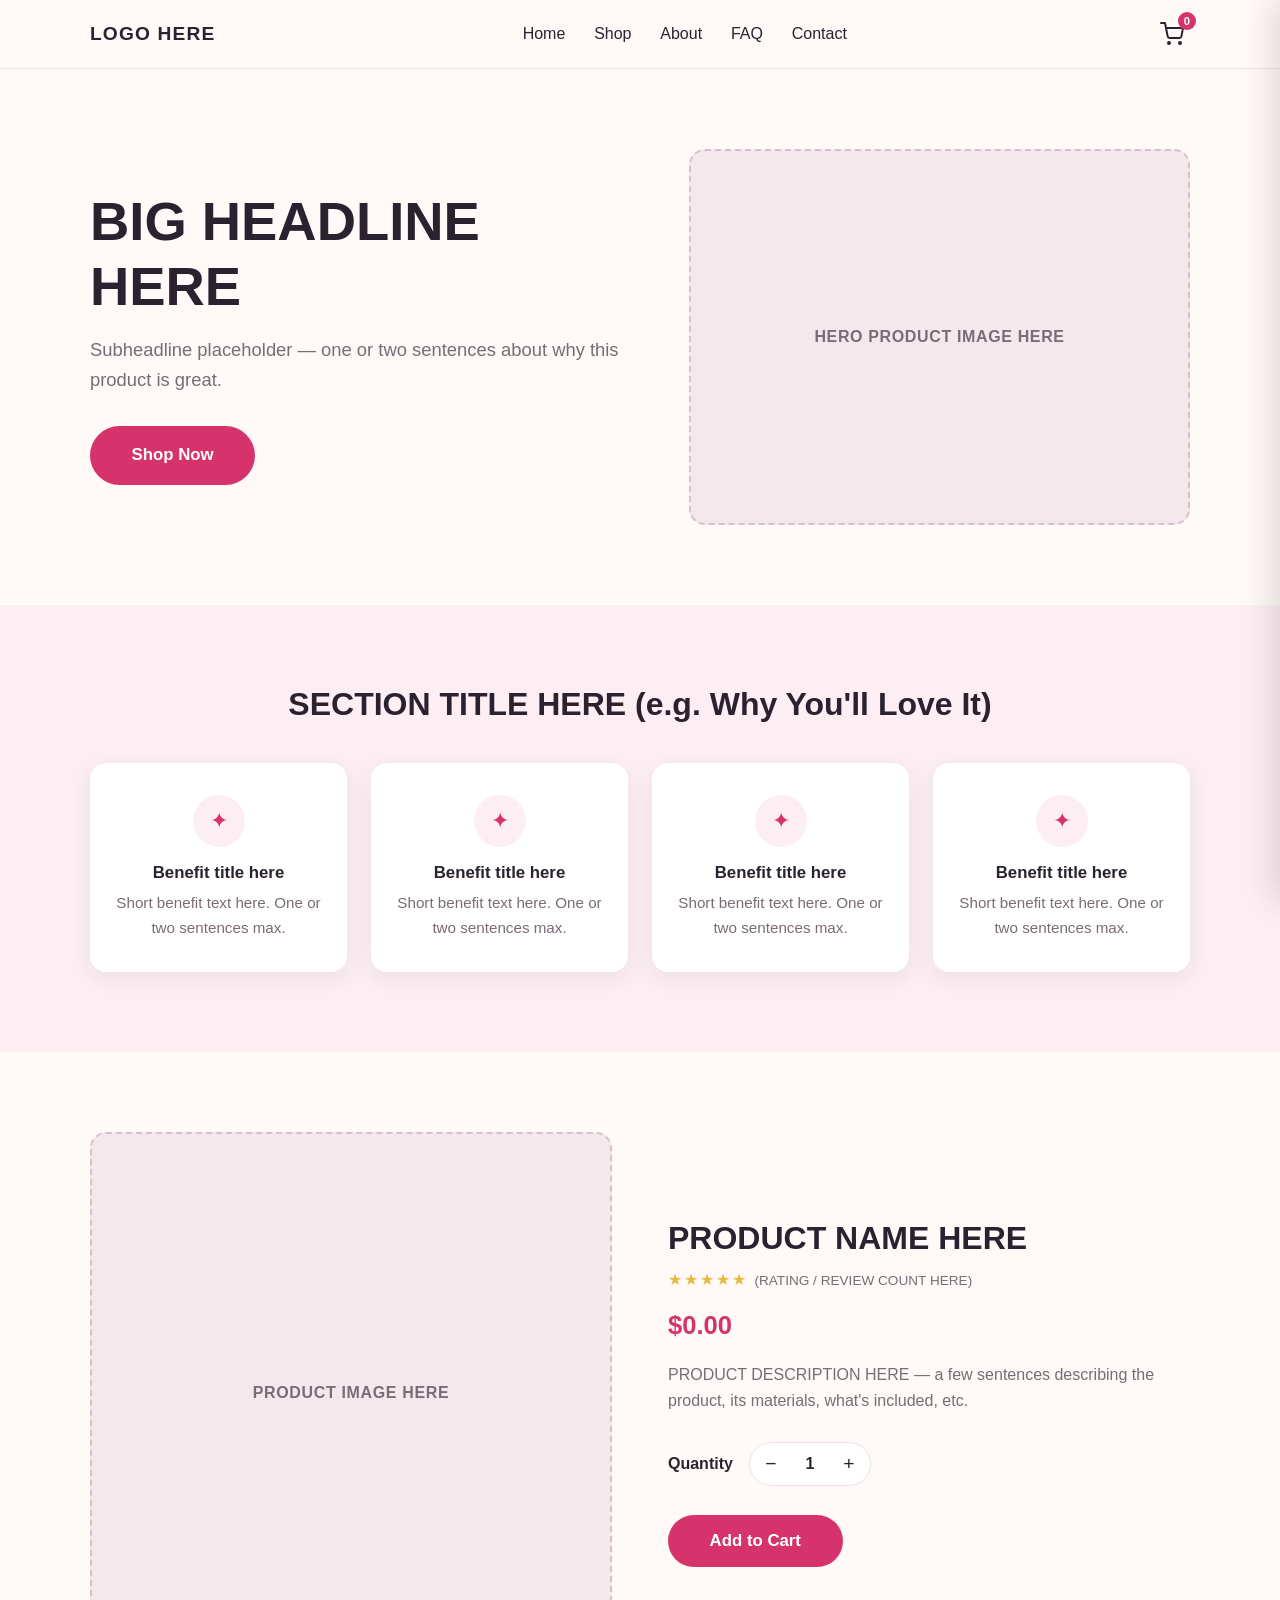
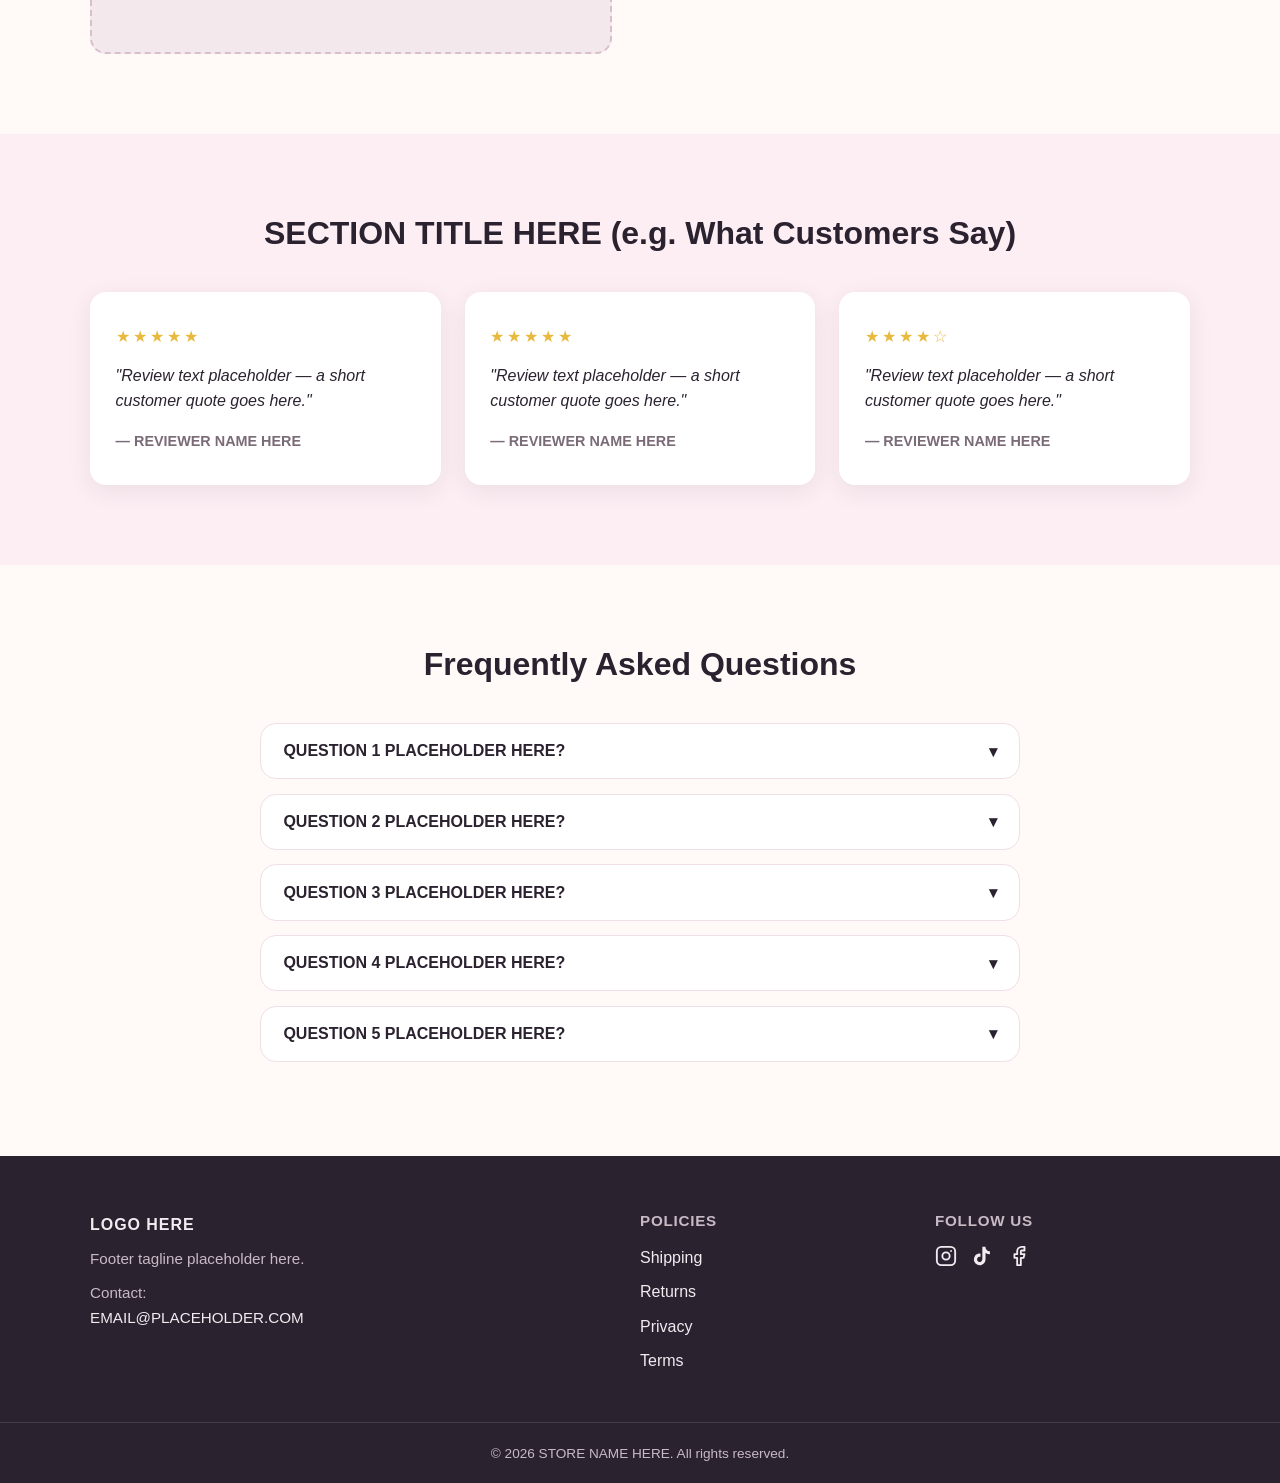
==== commit ceb483bd: "Combine full site into one Shopify block; switch to raspberry/blush palette - shopify/custom-liquid-" ====
--- a/index.html
+++ b/index.html
@@ -4,7 +4,7 @@
   <meta charset="UTF-8">
   <meta name="viewport" content="width=device-width, initial-scale=1.0">
   <title>STORE NAME HERE</title>
-  <link rel="icon" href="data:image/svg+xml,<svg xmlns=%22http://www.w3.org/2000/svg%22 viewBox=%220 0 100 100%22><circle cx=%2250%22 cy=%2250%22 r=%2245%22 fill=%22%233e7c59%22/></svg>">
+  <link rel="icon" href="data:image/svg+xml,<svg xmlns=%22http://www.w3.org/2000/svg%22 viewBox=%220 0 100 100%22><circle cx=%2250%22 cy=%2250%22 r=%2245%22 fill=%22%23d6336c%22/></svg>">
   <link rel="stylesheet" href="css/style.css">
 </head>
 <body id="top">
--- a/css/style.css
+++ b/css/style.css
@@ -2,19 +2,19 @@
    THEME — edit these variables to restyle the whole site
    ========================================================================== */
 :root {
-  --color-bg: #faf7f2;          /* warm cream background */
+  --color-bg: #fff9f7;          /* warm blush-white background */
   --color-surface: #ffffff;     /* cards / panels */
-  --color-primary: #3e7c59;     /* fresh green */
-  --color-primary-dark: #315f45;
-  --color-accent: #eef4ef;      /* pale green tint for section backgrounds */
-  --color-text: #26332c;        /* deep charcoal-green */
-  --color-muted: #6b7a70;       /* secondary text */
-  --color-border: #e4e0d8;
-  --color-placeholder: #e9e6df; /* grey placeholder image boxes */
+  --color-primary: #d6336c;     /* raspberry pink */
+  --color-primary-dark: #b02458;
+  --color-accent: #fdeef4;      /* pale pink tint for section backgrounds */
+  --color-text: #2b2230;        /* deep plum-charcoal */
+  --color-muted: #7a6b77;       /* secondary text */
+  --color-border: #f0dfe6;
+  --color-placeholder: #f3e9ed; /* grey placeholder image boxes */
   --color-star: #e8b93c;        /* review stars */
   --radius: 16px;
   --radius-pill: 999px;
-  --shadow: 0 6px 24px rgba(38, 51, 44, 0.08);
+  --shadow: 0 6px 24px rgba(43, 34, 48, 0.08);
   --nav-height: 68px;
 }
 
@@ -51,7 +51,7 @@
 /* Grey placeholder boxes for images */
 .placeholder-box {
   background: var(--color-placeholder);
-  border: 2px dashed #c9c4b9;
+  border: 2px dashed #d9bfcc;
   border-radius: var(--radius);
   display: flex;
   align-items: center;
@@ -99,7 +99,7 @@
   position: sticky;
   top: 0;
   z-index: 100;
-  background: rgba(250, 247, 242, 0.92);
+  background: rgba(255, 249, 247, 0.94);
   backdrop-filter: blur(8px);
   border-bottom: 1px solid var(--color-border);
 }
@@ -413,7 +413,7 @@
    ========================================================================== */
 .footer {
   background: var(--color-text);
-  color: #e9ede9;
+  color: #f2ebef;
   padding-top: 3.5rem;
 }
 
@@ -425,21 +425,21 @@
 }
 
 .footer-logo { font-weight: 800; letter-spacing: 0.06em; margin-bottom: 0.6rem; }
-.footer-tagline { color: #b6c2ba; font-size: 0.95rem; margin-bottom: 0.6rem; }
-.footer-contact { color: #b6c2ba; font-size: 0.95rem; }
-.footer-contact a { color: #e9ede9; }
-
-.footer-col h4 { margin-bottom: 0.9rem; font-size: 0.95rem; letter-spacing: 0.05em; text-transform: uppercase; color: #b6c2ba; }
+.footer-tagline { color: #c8bac4; font-size: 0.95rem; margin-bottom: 0.6rem; }
+.footer-contact { color: #c8bac4; font-size: 0.95rem; }
+.footer-contact a { color: #f2ebef; }
+
+.footer-col h4 { margin-bottom: 0.9rem; font-size: 0.95rem; letter-spacing: 0.05em; text-transform: uppercase; color: #c8bac4; }
 
 .footer-col a {
   display: block;
-  color: #e9ede9;
+  color: #f2ebef;
   text-decoration: none;
   margin-bottom: 0.55rem;
   transition: color 0.2s ease;
 }
 
-.footer-col a:hover { color: #9fd6b8; }
+.footer-col a:hover { color: #f4a3c0; }
 
 .social-icons { display: flex; gap: 0.9rem; }
 .social-icons a { display: inline-flex; }
@@ -449,7 +449,7 @@
   padding: 1.2rem 0;
   text-align: center;
   font-size: 0.85rem;
-  color: #b6c2ba;
+  color: #c8bac4;
 }
 
 /* ==========================================================================
@@ -459,7 +459,7 @@
 .modal-overlay {
   position: fixed;
   inset: 0;
-  background: rgba(38, 51, 44, 0.45);
+  background: rgba(43, 34, 48, 0.45);
   opacity: 0;
   visibility: hidden;
   transition: opacity 0.25s ease, visibility 0.25s ease;
@@ -481,7 +481,7 @@
   flex-direction: column;
   transform: translateX(100%);
   transition: transform 0.3s ease;
-  box-shadow: -8px 0 30px rgba(38, 51, 44, 0.15);
+  box-shadow: -8px 0 30px rgba(43, 34, 48, 0.15);
 }
 
 .cart-drawer.open { transform: translateX(0); }
@@ -660,7 +660,7 @@
 .checkout-form input:focus {
   outline: none;
   border-color: var(--color-primary);
-  box-shadow: 0 0 0 3px rgba(62, 124, 89, 0.15);
+  box-shadow: 0 0 0 3px rgba(214, 51, 108, 0.15);
 }
 
 .form-row {
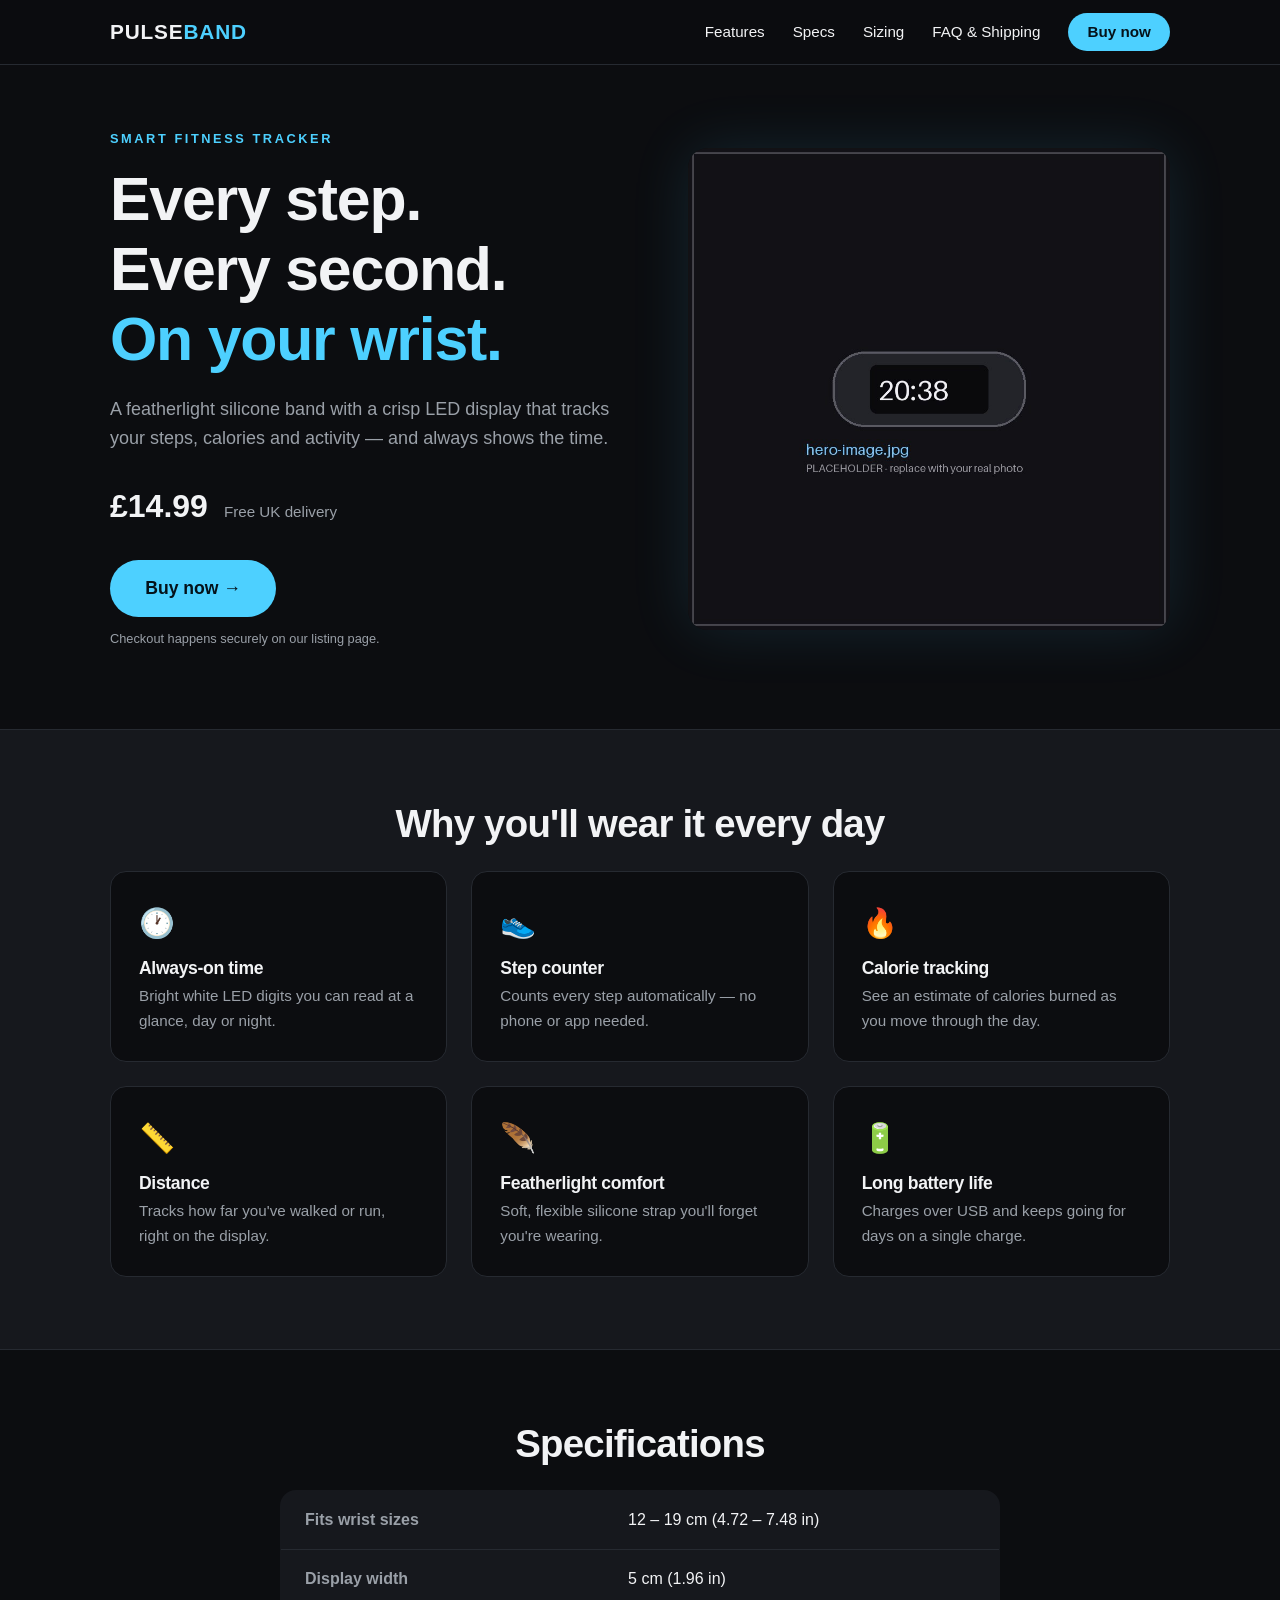
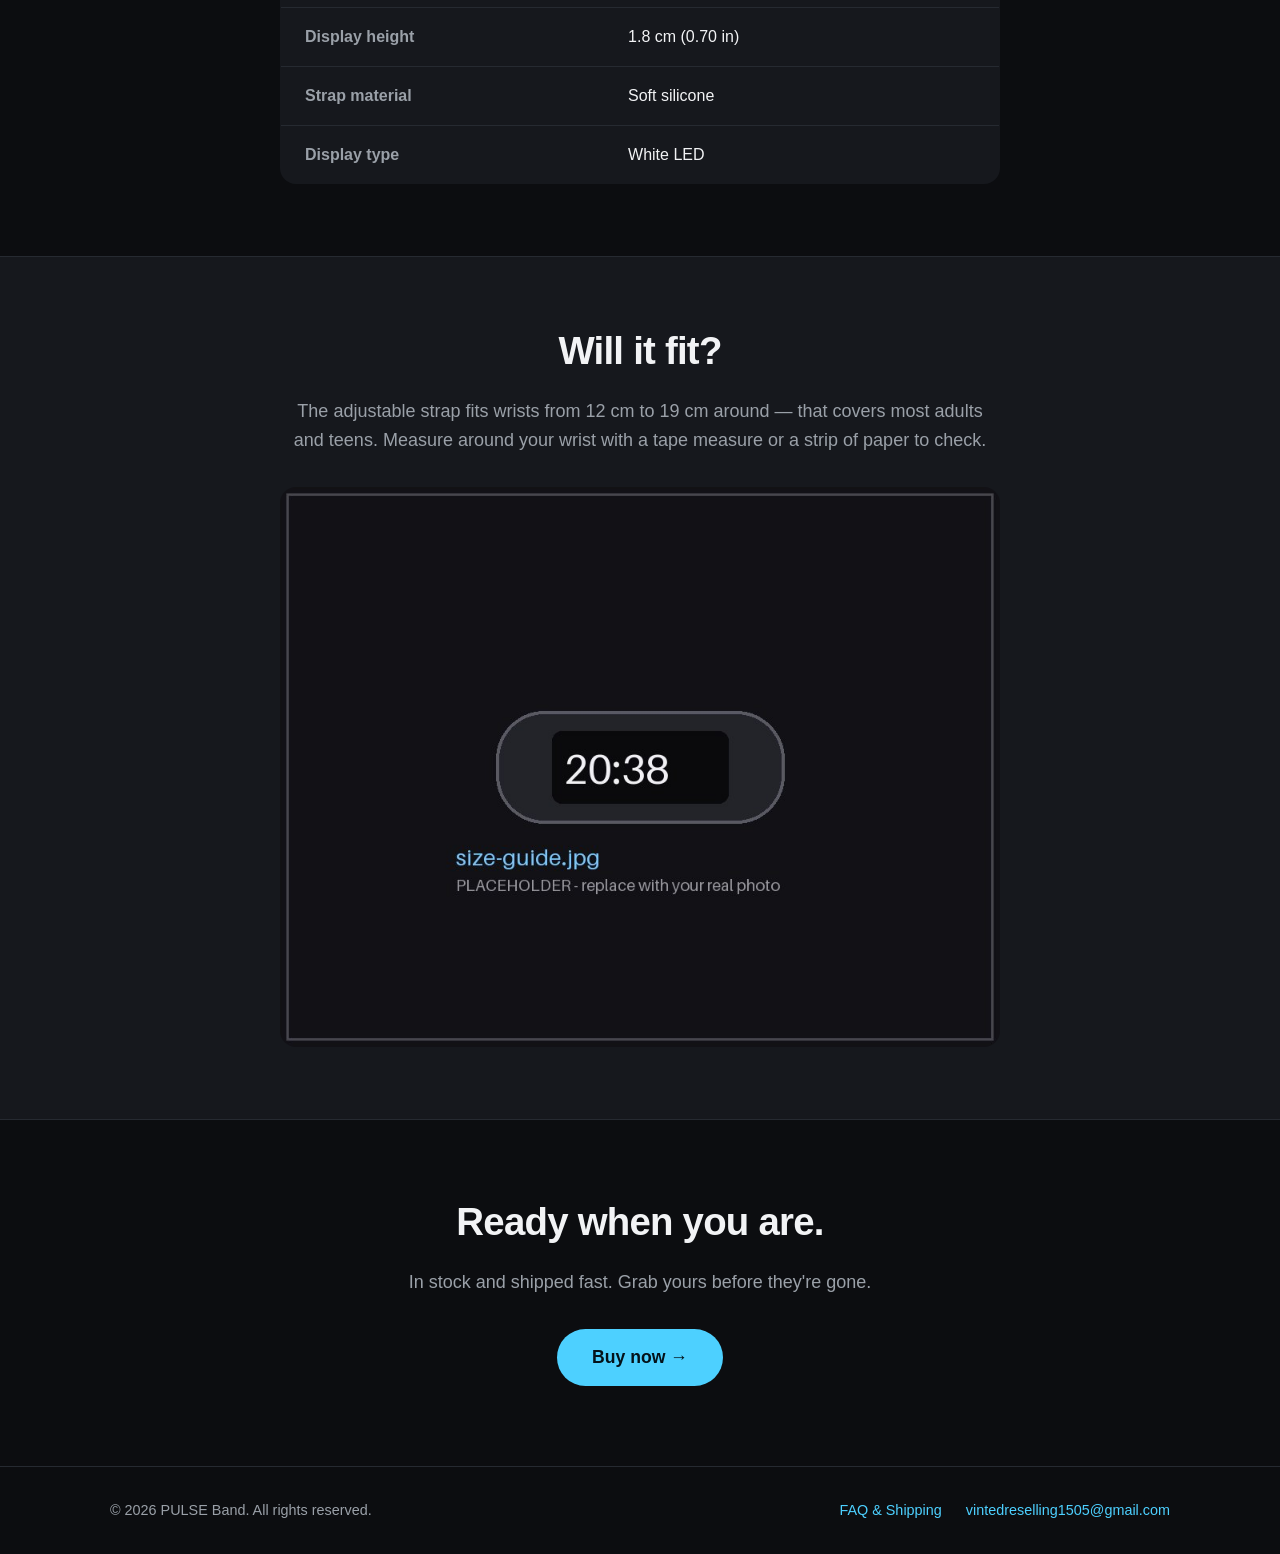
==== commit b5c2c7ec: "Build two-page product website for smart fitness band Dark-themed product landing page (index.html) " ====
--- a/index.html
+++ b/index.html
@@ -3,225 +3,153 @@
 <head>
   <meta charset="UTF-8">
   <meta name="viewport" content="width=device-width, initial-scale=1.0">
-  <title>STORE NAME HERE</title>
-  <link rel="icon" href="data:image/svg+xml,<svg xmlns=%22http://www.w3.org/2000/svg%22 viewBox=%220 0 100 100%22><circle cx=%2250%22 cy=%2250%22 r=%2245%22 fill=%22%23d6336c%22/></svg>">
-  <link rel="stylesheet" href="css/style.css">
+  <!-- EDIT ME: this is the text shown in the browser tab and in Google results -->
+  <title>PULSE Band — Smart Fitness Tracker Watch</title>
+  <meta name="description" content="PULSE Band: a sleek smart fitness band with LED display, step counter and activity tracking. Lightweight silicone strap, fits 12–19 cm wrists.">
+  <link rel="stylesheet" href="style.css">
 </head>
-<body id="top">
+<body>
 
-  <!-- ===================== NAVBAR ===================== -->
-  <header class="navbar">
-    <div class="navbar-inner container">
-      <a href="index.html" class="logo">LOGO&nbsp;HERE</a>
+  <!-- ============ TOP NAVIGATION BAR ============ -->
+  <header class="site-header">
+    <nav class="nav container">
+      <!-- EDIT ME: your product / shop name -->
+      <a href="index.html" class="logo">PULSE<span class="accent">BAND</span></a>
 
-      <nav class="nav-links" id="nav-links">
-        <a href="#top">Home</a>
-        <a href="#product">Shop</a>
-        <a href="#about">About</a>
-        <a href="#faq">FAQ</a>
-        <a href="#contact">Contact</a>
-      </nav>
+      <!-- The three-line menu button, only visible on phones -->
+      <button class="menu-toggle" aria-label="Open menu" aria-expanded="false">
+        <span></span><span></span><span></span>
+      </button>
 
-      <div class="nav-actions">
-        <button class="cart-button" id="cart-button" aria-label="Open cart">
-          <svg viewBox="0 0 24 24" width="24" height="24" fill="none" stroke="currentColor" stroke-width="2" stroke-linecap="round" stroke-linejoin="round">
-            <circle cx="9" cy="21" r="1"></circle>
-            <circle cx="20" cy="21" r="1"></circle>
-            <path d="M1 1h4l2.68 13.39a2 2 0 0 0 2 1.61h9.72a2 2 0 0 0 2-1.61L23 6H6"></path>
-          </svg>
-          <span class="cart-count" id="cart-count">0</span>
-        </button>
-        <button class="hamburger" id="hamburger" aria-label="Toggle menu">
-          <span></span><span></span><span></span>
-        </button>
-      </div>
-    </div>
+      <ul class="nav-links">
+        <li><a href="#features">Features</a></li>
+        <li><a href="#specs">Specs</a></li>
+        <li><a href="#sizing">Sizing</a></li>
+        <li><a href="faq.html">FAQ &amp; Shipping</a></li>
+        <!-- EDIT ME: paste your Vinted / eBay listing link here (and in the two other Buy buttons below) -->
+        <li><a href="https://www.vinted.co.uk/REPLACE-WITH-YOUR-LISTING-LINK" class="btn btn-small" target="_blank" rel="noopener">Buy now</a></li>
+      </ul>
+    </nav>
   </header>
 
-  <!-- ===================== HERO ===================== -->
-  <section class="hero">
-    <div class="container hero-inner">
+  <main>
+
+    <!-- ============ HERO: big photo + headline + buy button ============ -->
+    <section class="hero container">
       <div class="hero-text">
-        <h1>BIG HEADLINE HERE</h1>
-        <p class="subheadline">Subheadline placeholder — one or two sentences about why this product is great.</p>
-        <a href="#product" class="btn btn-primary btn-large">Shop Now</a>
+        <p class="eyebrow">Smart Fitness Tracker</p>
+        <!-- EDIT ME: your main sales headline -->
+        <h1>Every step.<br>Every second.<br><span class="accent">On your wrist.</span></h1>
+        <!-- EDIT ME: one or two lines of sales text -->
+        <p class="lead">A featherlight silicone band with a crisp LED display that tracks your steps, calories and activity — and always shows the time.</p>
+
+        <div class="price-row">
+          <!-- EDIT ME: your real price -->
+          <span class="price">£14.99</span>
+          <span class="price-note">Free UK delivery</span>
+        </div>
+
+        <!-- EDIT ME: paste your listing link here too -->
+        <a href="https://www.vinted.co.uk/REPLACE-WITH-YOUR-LISTING-LINK" class="btn btn-big" target="_blank" rel="noopener">Buy now →</a>
+        <p class="tiny-note">Checkout happens securely on our listing page.</p>
       </div>
-      <div class="hero-image placeholder-box">
-        <span>HERO PRODUCT IMAGE HERE</span>
+
+      <div class="hero-photo">
+        <!-- REPLACE images/hero-image.jpg with your real wrist photo (keep the same file name and it just works) -->
+        <img src="images/hero-image.jpg" alt="PULSE Band smart fitness tracker worn on a wrist, LED display showing the time">
       </div>
-    </div>
-  </section>
+    </section>
 
-  <!-- ===================== BENEFITS ===================== -->
-  <section class="benefits" id="about">
-    <div class="container">
-      <h2 class="section-title">SECTION TITLE HERE (e.g. Why You'll Love It)</h2>
-      <div class="benefits-grid">
-        <div class="benefit-card">
-          <div class="benefit-icon">✦</div>
-          <h3>Benefit title here</h3>
-          <p>Short benefit text here. One or two sentences max.</p>
-        </div>
-        <div class="benefit-card">
-          <div class="benefit-icon">✦</div>
-          <h3>Benefit title here</h3>
-          <p>Short benefit text here. One or two sentences max.</p>
-        </div>
-        <div class="benefit-card">
-          <div class="benefit-icon">✦</div>
-          <h3>Benefit title here</h3>
-          <p>Short benefit text here. One or two sentences max.</p>
-        </div>
-        <div class="benefit-card">
-          <div class="benefit-icon">✦</div>
-          <h3>Benefit title here</h3>
-          <p>Short benefit text here. One or two sentences max.</p>
+    <!-- ============ FEATURES ============ -->
+    <section id="features" class="features">
+      <div class="container">
+        <h2>Why you'll wear it every day</h2>
+        <!-- EDIT ME: check these features match what your band actually does, and delete any that don't -->
+        <div class="feature-grid">
+          <div class="feature">
+            <div class="feature-icon">🕐</div>
+            <h3>Always-on time</h3>
+            <p>Bright white LED digits you can read at a glance, day or night.</p>
+          </div>
+          <div class="feature">
+            <div class="feature-icon">👟</div>
+            <h3>Step counter</h3>
+            <p>Counts every step automatically — no phone or app needed.</p>
+          </div>
+          <div class="feature">
+            <div class="feature-icon">🔥</div>
+            <h3>Calorie tracking</h3>
+            <p>See an estimate of calories burned as you move through the day.</p>
+          </div>
+          <div class="feature">
+            <div class="feature-icon">📏</div>
+            <h3>Distance</h3>
+            <p>Tracks how far you've walked or run, right on the display.</p>
+          </div>
+          <div class="feature">
+            <div class="feature-icon">🪶</div>
+            <h3>Featherlight comfort</h3>
+            <p>Soft, flexible silicone strap you'll forget you're wearing.</p>
+          </div>
+          <div class="feature">
+            <div class="feature-icon">🔋</div>
+            <h3>Long battery life</h3>
+            <p>Charges over USB and keeps going for days on a single charge.</p>
+          </div>
         </div>
       </div>
-    </div>
-  </section>
+    </section>
 
-  <!-- ===================== PRODUCT ===================== -->
-  <section class="product" id="product">
-    <div class="container product-inner">
-      <div class="product-image placeholder-box">
-        <span>PRODUCT IMAGE HERE</span>
+    <!-- ============ SPECS TABLE ============ -->
+    <section id="specs" class="specs">
+      <div class="container narrow">
+        <h2>Specifications</h2>
+        <table class="spec-table">
+          <tr><th>Fits wrist sizes</th><td>12 – 19 cm (4.72 – 7.48 in)</td></tr>
+          <tr><th>Display width</th><td>5 cm (1.96 in)</td></tr>
+          <tr><th>Display height</th><td>1.8 cm (0.70 in)</td></tr>
+          <tr><th>Strap material</th><td>Soft silicone</td></tr>
+          <tr><th>Display type</th><td>White LED</td></tr>
+          <!-- EDIT ME: add rows for battery life, water resistance, colours etc. if you know them.
+               Copy a whole <tr>...</tr> line and change the words. -->
+        </table>
       </div>
-      <div class="product-details">
-        <h2 class="product-name" id="product-name">PRODUCT NAME HERE</h2>
-        <div class="product-stars">★★★★★ <span class="rating-note">(RATING / REVIEW COUNT HERE)</span></div>
-        <p class="product-price" id="product-price">$0.00</p>
-        <p class="product-description">PRODUCT DESCRIPTION HERE — a few sentences describing the product, its materials, what's included, etc.</p>
+    </section>
 
-        <div class="quantity-row">
-          <span class="quantity-label">Quantity</span>
-          <div class="quantity-selector">
-            <button class="qty-btn" id="qty-minus" aria-label="Decrease quantity">−</button>
-            <span class="qty-value" id="qty-value">1</span>
-            <button class="qty-btn" id="qty-plus" aria-label="Increase quantity">+</button>
-          </div>
-        </div>
+    <!-- ============ SIZING PHOTO ============ -->
+    <section id="sizing" class="sizing">
+      <div class="container narrow">
+        <h2>Will it fit?</h2>
+        <p class="lead center">The adjustable strap fits wrists from 12 cm to 19 cm around — that covers most adults and teens. Measure around your wrist with a tape measure or a strip of paper to check.</p>
+        <!-- REPLACE images/size-guide.jpg with your real dimensions photo (keep the file name) -->
+        <img class="sizing-photo" src="images/size-guide.jpg" alt="Diagram of the band's dimensions: fits 12 to 19 cm wrists, display 5 cm wide and 1.8 cm tall">
+      </div>
+    </section>
 
-        <button class="btn btn-primary btn-large" id="add-to-cart">Add to Cart</button>
+    <!-- ============ FINAL CALL TO ACTION ============ -->
+    <section class="cta">
+      <div class="container narrow center">
+        <h2>Ready when you are.</h2>
+        <p class="lead">In stock and shipped fast. Grab yours before they're gone.</p>
+        <!-- EDIT ME: paste your listing link here too -->
+        <a href="https://www.vinted.co.uk/REPLACE-WITH-YOUR-LISTING-LINK" class="btn btn-big" target="_blank" rel="noopener">Buy now →</a>
       </div>
-    </div>
-  </section>
+    </section>
 
-  <!-- ===================== REVIEWS ===================== -->
-  <section class="reviews">
-    <div class="container">
-      <h2 class="section-title">SECTION TITLE HERE (e.g. What Customers Say)</h2>
-      <div class="reviews-grid">
-        <div class="review-card">
-          <div class="review-stars">★★★★★</div>
-          <p class="review-text">"Review text placeholder — a short customer quote goes here."</p>
-          <p class="review-author">— REVIEWER NAME HERE</p>
-        </div>
-        <div class="review-card">
-          <div class="review-stars">★★★★★</div>
-          <p class="review-text">"Review text placeholder — a short customer quote goes here."</p>
-          <p class="review-author">— REVIEWER NAME HERE</p>
-        </div>
-        <div class="review-card">
-          <div class="review-stars">★★★★☆</div>
-          <p class="review-text">"Review text placeholder — a short customer quote goes here."</p>
-          <p class="review-author">— REVIEWER NAME HERE</p>
-        </div>
-      </div>
-    </div>
-  </section>
+  </main>
 
-  <!-- ===================== FAQ ===================== -->
-  <section class="faq" id="faq">
-    <div class="container faq-container">
-      <h2 class="section-title">Frequently Asked Questions</h2>
-
-      <div class="faq-item">
-        <button class="faq-question">QUESTION 1 PLACEHOLDER HERE?<span class="faq-chevron">▾</span></button>
-        <div class="faq-answer"><p>Answer placeholder text here. Replace with the real answer.</p></div>
-      </div>
-      <div class="faq-item">
-        <button class="faq-question">QUESTION 2 PLACEHOLDER HERE?<span class="faq-chevron">▾</span></button>
-        <div class="faq-answer"><p>Answer placeholder text here. Replace with the real answer.</p></div>
-      </div>
-      <div class="faq-item">
-        <button class="faq-question">QUESTION 3 PLACEHOLDER HERE?<span class="faq-chevron">▾</span></button>
-        <div class="faq-answer"><p>Answer placeholder text here. Replace with the real answer.</p></div>
-      </div>
-      <div class="faq-item">
-        <button class="faq-question">QUESTION 4 PLACEHOLDER HERE?<span class="faq-chevron">▾</span></button>
-        <div class="faq-answer"><p>Answer placeholder text here. Replace with the real answer.</p></div>
-      </div>
-      <div class="faq-item">
-        <button class="faq-question">QUESTION 5 PLACEHOLDER HERE?<span class="faq-chevron">▾</span></button>
-        <div class="faq-answer"><p>Answer placeholder text here. Replace with the real answer.</p></div>
-      </div>
-    </div>
-  </section>
-
-  <!-- ===================== FOOTER ===================== -->
-  <footer class="footer" id="contact">
+  <!-- ============ FOOTER ============ -->
+  <footer class="site-footer">
     <div class="container footer-inner">
-      <div class="footer-col">
-        <p class="footer-logo">LOGO HERE</p>
-        <p class="footer-tagline">Footer tagline placeholder here.</p>
-        <p class="footer-contact">Contact: <a href="mailto:EMAIL@PLACEHOLDER.COM">EMAIL@PLACEHOLDER.COM</a></p>
-      </div>
-      <div class="footer-col">
-        <h4>Policies</h4>
-        <a href="#" class="policy-link" data-policy="Shipping">Shipping</a>
-        <a href="#" class="policy-link" data-policy="Returns">Returns</a>
-        <a href="#" class="policy-link" data-policy="Privacy">Privacy</a>
-        <a href="#" class="policy-link" data-policy="Terms">Terms</a>
-      </div>
-      <div class="footer-col">
-        <h4>Follow Us</h4>
-        <div class="social-icons">
-          <a href="https://instagram.com/YOUR_HANDLE_HERE" target="_blank" rel="noopener" aria-label="Instagram">
-            <svg viewBox="0 0 24 24" width="22" height="22" fill="none" stroke="currentColor" stroke-width="2" stroke-linecap="round" stroke-linejoin="round"><rect x="2" y="2" width="20" height="20" rx="5"></rect><circle cx="12" cy="12" r="4"></circle><line x1="17.5" y1="6.5" x2="17.5" y2="6.5"></line></svg>
-          </a>
-          <a href="https://tiktok.com/@YOUR_HANDLE_HERE" target="_blank" rel="noopener" aria-label="TikTok">
-            <svg viewBox="0 0 24 24" width="22" height="22" fill="currentColor"><path d="M19.59 6.69a4.83 4.83 0 0 1-3.77-4.25V2h-3.45v13.67a2.89 2.89 0 0 1-5.2 1.74 2.89 2.89 0 0 1 2.31-4.64 2.93 2.93 0 0 1 .88.13V9.4a6.84 6.84 0 0 0-1-.05A6.33 6.33 0 0 0 5 20.1a6.34 6.34 0 0 0 10.86-4.43v-7a8.16 8.16 0 0 0 4.77 1.52v-3.4a4.85 4.85 0 0 1-1-.1z"></path></svg>
-          </a>
-          <a href="https://facebook.com/YOUR_PAGE_HERE" target="_blank" rel="noopener" aria-label="Facebook">
-            <svg viewBox="0 0 24 24" width="22" height="22" fill="none" stroke="currentColor" stroke-width="2" stroke-linecap="round" stroke-linejoin="round"><path d="M18 2h-3a5 5 0 0 0-5 5v3H7v4h3v8h4v-8h3l1-4h-4V7a1 1 0 0 1 1-1h3z"></path></svg>
-          </a>
-        </div>
-      </div>
-    </div>
-    <div class="footer-bottom">
-      <p>© 2026 STORE NAME HERE. All rights reserved.</p>
+      <p>© 2026 PULSE Band. All rights reserved.</p>
+      <ul class="footer-links">
+        <li><a href="faq.html">FAQ &amp; Shipping</a></li>
+        <!-- EDIT ME: your real contact email (change it in BOTH places on this line) -->
+        <li><a href="mailto:vintedreselling1505@gmail.com">vintedreselling1505@gmail.com</a></li>
+      </ul>
     </div>
   </footer>
 
-  <!-- ===================== CART DRAWER ===================== -->
-  <div class="drawer-overlay" id="drawer-overlay"></div>
-  <aside class="cart-drawer" id="cart-drawer" aria-label="Shopping cart">
-    <div class="cart-drawer-header">
-      <h3>Your Cart</h3>
-      <button class="drawer-close" id="drawer-close" aria-label="Close cart">✕</button>
-    </div>
-    <div class="cart-items" id="cart-items">
-      <!-- Cart items rendered by JavaScript -->
-    </div>
-    <div class="cart-drawer-footer">
-      <div class="cart-total-row">
-        <span>Total</span>
-        <span id="cart-total">$0.00</span>
-      </div>
-      <a href="checkout.html" class="btn btn-primary btn-block" id="checkout-btn">Checkout</a>
-    </div>
-  </aside>
-
-  <!-- ===================== POLICY MODAL (Shipping / Returns / Privacy / Terms) ===================== -->
-  <div class="modal-overlay" id="modal-overlay">
-    <div class="modal" role="dialog" aria-modal="true">
-      <button class="modal-close" id="modal-close" aria-label="Close">✕</button>
-      <h3 id="modal-title">Policy Title</h3>
-      <p id="modal-body">Policy placeholder text here. Replace with your real policy content.</p>
-    </div>
-  </div>
-
-  <script src="js/script.js"></script>
+  <script src="script.js"></script>
 </body>
 </html>
--- a/style.css
+++ b/style.css
@@ -0,0 +1,326 @@
+/* ==========================================================================
+   PULSE Band — site styles
+   Colours live in the ":root" block below. Change a colour once there and
+   it updates everywhere on the site.
+   ========================================================================== */
+
+:root {
+  --bg: #0c0d10;          /* page background — near black */
+  --bg-raised: #16181d;   /* slightly lighter panels */
+  --text: #f2f3f5;        /* main text — off-white */
+  --text-dim: #9aa0a8;    /* secondary text — grey */
+  --accent: #4dd0ff;      /* accent — electric cyan, like an LED glow */
+  --accent-dark: #1ba7dd; /* accent for hover states */
+  --border: #262a31;      /* subtle lines */
+}
+
+/* ---- Basics ---- */
+* { margin: 0; padding: 0; box-sizing: border-box; }
+
+html { scroll-behavior: smooth; }
+
+body {
+  background: var(--bg);
+  color: var(--text);
+  /* System font stack: modern, fast, no download needed */
+  font-family: -apple-system, BlinkMacSystemFont, "Segoe UI", Roboto,
+               Helvetica, Arial, sans-serif;
+  line-height: 1.6;
+}
+
+img { max-width: 100%; display: block; }
+
+a { color: var(--accent); text-decoration: none; }
+a:hover { text-decoration: underline; }
+
+h1, h2, h3 { line-height: 1.15; letter-spacing: -0.02em; }
+
+h2 { font-size: clamp(1.6rem, 4vw, 2.4rem); margin-bottom: 1.5rem; text-align: center; }
+
+.container { max-width: 1100px; margin: 0 auto; padding: 0 1.25rem; }
+.container.narrow { max-width: 760px; }
+.center { text-align: center; }
+
+.accent { color: var(--accent); }
+
+.lead { color: var(--text-dim); font-size: 1.125rem; }
+
+.tiny-note { color: var(--text-dim); font-size: 0.8rem; margin-top: 0.75rem; }
+
+/* ---- Buttons ---- */
+.btn {
+  display: inline-block;
+  background: var(--accent);
+  color: #04121a;
+  font-weight: 700;
+  border-radius: 999px;
+  text-decoration: none;
+  transition: background 0.15s ease, transform 0.15s ease;
+}
+.btn:hover { background: var(--accent-dark); text-decoration: none; transform: translateY(-1px); }
+.btn-big { padding: 0.9rem 2.2rem; font-size: 1.1rem; }
+.btn-small { padding: 0.45rem 1.2rem; font-size: 0.95rem; }
+
+/* ---- Header / navigation ---- */
+.site-header {
+  position: sticky;
+  top: 0;
+  z-index: 10;
+  background: rgba(12, 13, 16, 0.85);
+  backdrop-filter: blur(10px);
+  border-bottom: 1px solid var(--border);
+}
+
+.nav {
+  display: flex;
+  align-items: center;
+  justify-content: space-between;
+  height: 64px;
+}
+
+.logo {
+  font-size: 1.3rem;
+  font-weight: 800;
+  letter-spacing: 0.04em;
+  color: var(--text);
+}
+.logo:hover { text-decoration: none; }
+
+.nav-links {
+  display: flex;
+  align-items: center;
+  gap: 1.75rem;
+  list-style: none;
+}
+.nav-links a:not(.btn) { color: var(--text); font-size: 0.95rem; }
+.nav-links a:not(.btn):hover { color: var(--accent); text-decoration: none; }
+
+/* The three-line menu button — hidden on laptops, shown on phones */
+.menu-toggle {
+  display: none;
+  flex-direction: column;
+  gap: 5px;
+  background: none;
+  border: none;
+  cursor: pointer;
+  padding: 8px;
+}
+.menu-toggle span {
+  width: 24px;
+  height: 2px;
+  background: var(--text);
+  transition: transform 0.2s ease, opacity 0.2s ease;
+}
+/* Turns the three lines into an X when the menu is open */
+.menu-toggle.open span:nth-child(1) { transform: translateY(7px) rotate(45deg); }
+.menu-toggle.open span:nth-child(2) { opacity: 0; }
+.menu-toggle.open span:nth-child(3) { transform: translateY(-7px) rotate(-45deg); }
+
+/* ---- Hero ---- */
+.hero {
+  display: grid;
+  grid-template-columns: 1.1fr 1fr;
+  gap: 3rem;
+  align-items: center;
+  padding-top: 4rem;
+  padding-bottom: 5rem;
+}
+
+.eyebrow {
+  color: var(--accent);
+  text-transform: uppercase;
+  letter-spacing: 0.2em;
+  font-size: 0.8rem;
+  font-weight: 700;
+  margin-bottom: 1rem;
+}
+
+.hero h1 {
+  font-size: clamp(2.2rem, 6vw, 3.8rem);
+  font-weight: 800;
+  margin-bottom: 1.25rem;
+}
+
+.hero .lead { margin-bottom: 1.75rem; }
+
+.price-row {
+  display: flex;
+  align-items: baseline;
+  gap: 1rem;
+  margin-bottom: 1.75rem;
+}
+.price { font-size: 2rem; font-weight: 800; }
+.price-note { color: var(--text-dim); font-size: 0.95rem; }
+
+.hero-photo img {
+  border-radius: 20px;
+  box-shadow: 0 0 60px rgba(77, 208, 255, 0.12);
+}
+
+/* ---- Features ---- */
+.features {
+  background: var(--bg-raised);
+  border-top: 1px solid var(--border);
+  border-bottom: 1px solid var(--border);
+  padding: 4.5rem 0;
+}
+
+.feature-grid {
+  display: grid;
+  grid-template-columns: repeat(3, 1fr);
+  gap: 1.5rem;
+}
+
+.feature {
+  background: var(--bg);
+  border: 1px solid var(--border);
+  border-radius: 16px;
+  padding: 1.75rem;
+  transition: border-color 0.15s ease, transform 0.15s ease;
+}
+.feature:hover { border-color: var(--accent); transform: translateY(-3px); }
+
+.feature-icon { font-size: 1.8rem; margin-bottom: 0.75rem; }
+.feature h3 { font-size: 1.1rem; margin-bottom: 0.4rem; }
+.feature p { color: var(--text-dim); font-size: 0.95rem; }
+
+/* ---- Specs table ---- */
+.specs { padding: 4.5rem 0; }
+
+.spec-table {
+  width: 100%;
+  border-collapse: collapse;
+  background: var(--bg-raised);
+  border: 1px solid var(--border);
+  border-radius: 16px;
+  overflow: hidden;
+}
+.spec-table th,
+.spec-table td {
+  padding: 1rem 1.5rem;
+  text-align: left;
+  border-bottom: 1px solid var(--border);
+}
+.spec-table tr:last-child th,
+.spec-table tr:last-child td { border-bottom: none; }
+.spec-table th { color: var(--text-dim); font-weight: 600; width: 45%; }
+
+/* ---- Sizing ---- */
+.sizing {
+  background: var(--bg-raised);
+  border-top: 1px solid var(--border);
+  border-bottom: 1px solid var(--border);
+  padding: 4.5rem 0;
+}
+.sizing .lead { margin-bottom: 2rem; }
+.sizing-photo { border-radius: 16px; margin: 0 auto; }
+
+/* ---- Final call to action ---- */
+.cta { padding: 5rem 0; }
+.cta .lead { margin-bottom: 2rem; }
+
+/* ---- FAQ page ---- */
+.faq-page { padding: 3.5rem 1.25rem 5rem; }
+.faq-page h1 { font-size: clamp(2rem, 5vw, 3rem); margin-bottom: 1rem; }
+.faq-page > .lead { margin-bottom: 2.5rem; }
+.faq-page h2 { text-align: left; font-size: 1.4rem; margin: 2.5rem 0 1rem; }
+
+details {
+  background: var(--bg-raised);
+  border: 1px solid var(--border);
+  border-radius: 12px;
+  margin-bottom: 0.75rem;
+  overflow: hidden;
+}
+summary {
+  cursor: pointer;
+  padding: 1rem 1.25rem;
+  font-weight: 600;
+  list-style: none;           /* hides the default triangle */
+  position: relative;
+  padding-right: 3rem;
+}
+summary::-webkit-details-marker { display: none; }
+summary::after {               /* our own +/− indicator */
+  content: "+";
+  position: absolute;
+  right: 1.25rem;
+  top: 50%;
+  transform: translateY(-50%);
+  color: var(--accent);
+  font-size: 1.3rem;
+  font-weight: 700;
+}
+details[open] summary::after { content: "−"; }
+details p { padding: 0 1.25rem 1.25rem; color: var(--text-dim); }
+details a { word-break: break-all; }
+
+.faq-page .btn { margin-top: 1.5rem; }
+
+/* ---- Footer ---- */
+.site-footer {
+  border-top: 1px solid var(--border);
+  padding: 2rem 0;
+}
+.footer-inner {
+  display: flex;
+  align-items: center;
+  justify-content: space-between;
+  gap: 1rem;
+  flex-wrap: wrap;
+  color: var(--text-dim);
+  font-size: 0.9rem;
+}
+.footer-links {
+  display: flex;
+  gap: 1.5rem;
+  list-style: none;
+}
+
+/* ==========================================================================
+   PHONE LAYOUT — everything below applies on screens 768px wide or less
+   ========================================================================== */
+@media (max-width: 768px) {
+
+  /* Show the three-line button, hide the links until it's tapped */
+  .menu-toggle { display: flex; }
+
+  .nav-links {
+    display: none;
+    position: absolute;
+    top: 64px;
+    left: 0;
+    right: 0;
+    flex-direction: column;
+    align-items: stretch;
+    gap: 0;
+    background: var(--bg-raised);
+    border-bottom: 1px solid var(--border);
+    padding: 0.5rem 0 1rem;
+  }
+  .nav-links.open { display: flex; }
+  .nav-links li { text-align: center; }
+  .nav-links a:not(.btn) { display: block; padding: 0.9rem 1.25rem; }
+  .nav-links .btn { margin: 0.75rem auto 0; }
+
+  /* Stack the hero: text on top, photo underneath */
+  .hero {
+    grid-template-columns: 1fr;
+    gap: 2rem;
+    padding-top: 2.5rem;
+    padding-bottom: 3rem;
+    text-align: center;
+  }
+  .price-row { justify-content: center; }
+
+  .feature-grid { grid-template-columns: 1fr; }
+
+  .spec-table th, .spec-table td { padding: 0.8rem 1rem; }
+
+  .footer-inner { flex-direction: column; text-align: center; }
+}
+
+/* Middle-sized screens (small tablets): two feature columns */
+@media (min-width: 769px) and (max-width: 1000px) {
+  .feature-grid { grid-template-columns: repeat(2, 1fr); }
+}
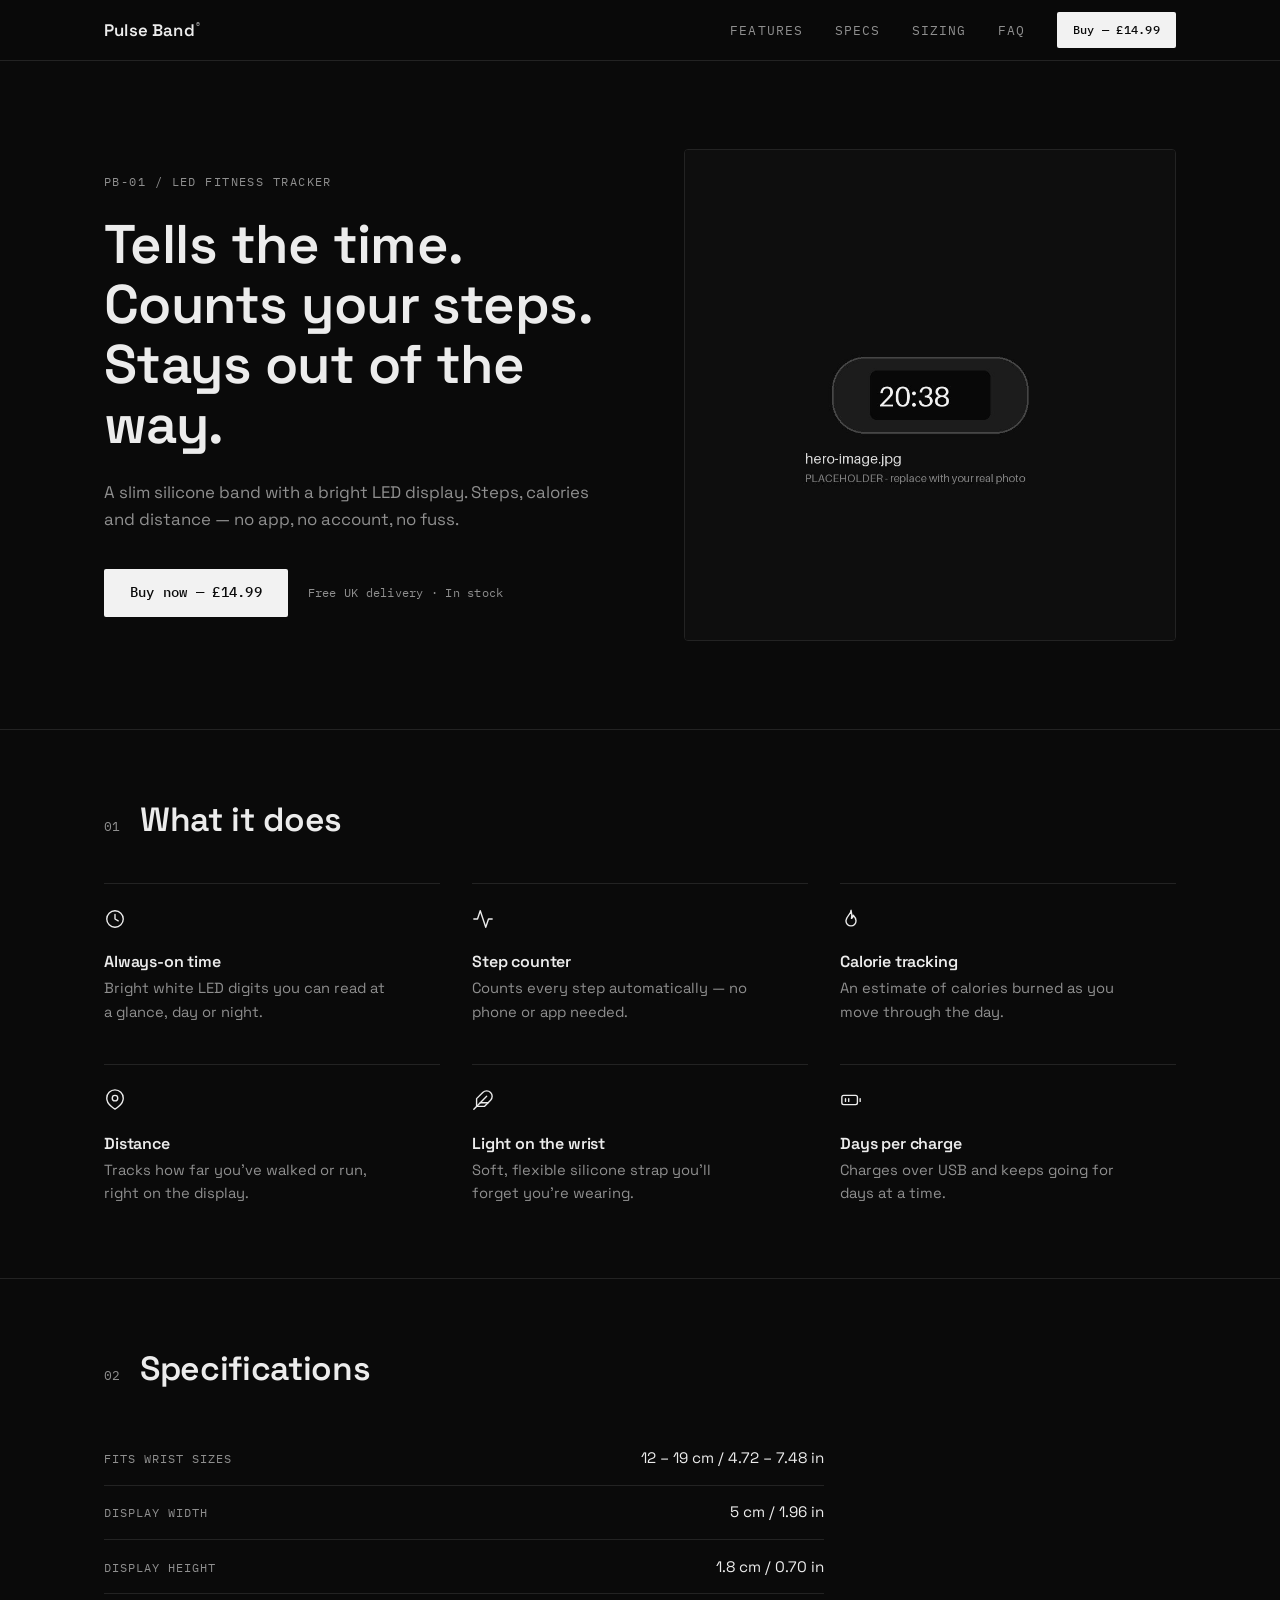
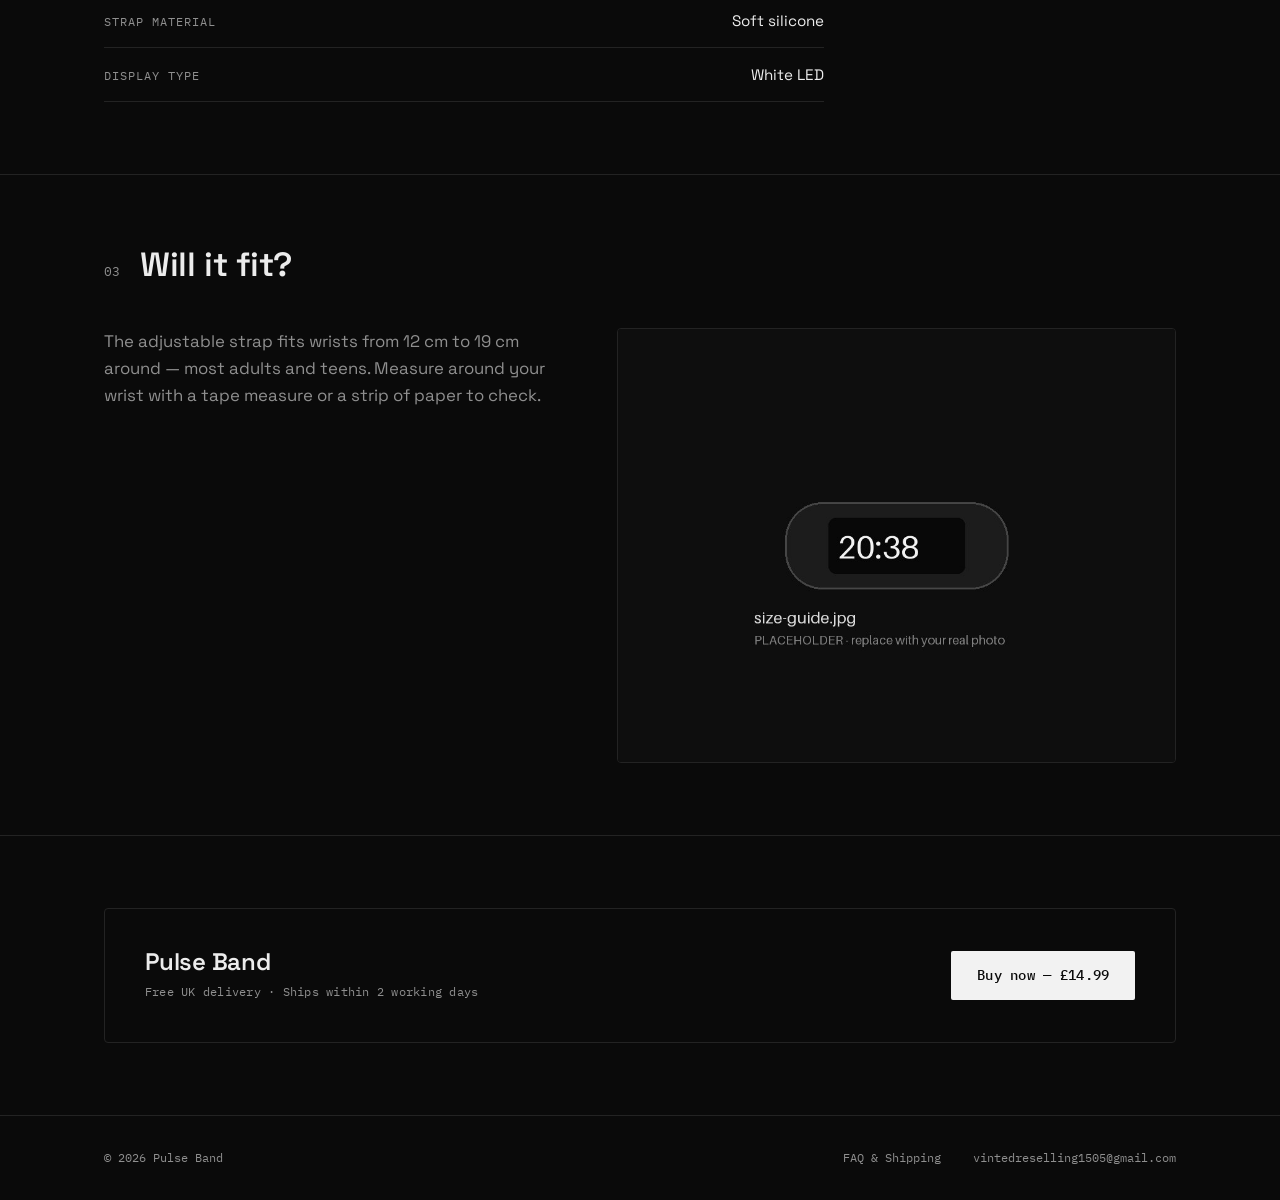
==== commit df98a316: "Redesign with restrained monochrome aesthetic Replace the generic dark-template look: Space Grotesk " ====
--- a/index.html
+++ b/index.html
@@ -4,8 +4,13 @@
   <meta charset="UTF-8">
   <meta name="viewport" content="width=device-width, initial-scale=1.0">
   <!-- EDIT ME: this is the text shown in the browser tab and in Google results -->
-  <title>PULSE Band — Smart Fitness Tracker Watch</title>
-  <meta name="description" content="PULSE Band: a sleek smart fitness band with LED display, step counter and activity tracking. Lightweight silicone strap, fits 12–19 cm wrists.">
+  <title>PULSE Band — LED Fitness Tracker</title>
+  <meta name="description" content="PULSE Band: a slim silicone band with an LED display. Tells the time, counts your steps, tracks calories and distance. Fits 12–19 cm wrists.">
+  <!-- Fonts, loaded free from Google Fonts (needs an internet connection;
+       if offline the site falls back to a standard font and still works) -->
+  <link rel="preconnect" href="https://fonts.googleapis.com">
+  <link rel="preconnect" href="https://fonts.gstatic.com" crossorigin>
+  <link href="https://fonts.googleapis.com/css2?family=Space+Grotesk:wght@400;500;600&family=IBM+Plex+Mono:wght@400;500&display=swap" rel="stylesheet">
   <link rel="stylesheet" href="style.css">
 </head>
 <body>
@@ -14,7 +19,7 @@
   <header class="site-header">
     <nav class="nav container">
       <!-- EDIT ME: your product / shop name -->
-      <a href="index.html" class="logo">PULSE<span class="accent">BAND</span></a>
+      <a href="index.html" class="logo">Pulse&nbsp;Band<span class="logo-mark">®</span></a>
 
       <!-- The three-line menu button, only visible on phones -->
       <button class="menu-toggle" aria-label="Open menu" aria-expanded="false">
@@ -25,114 +30,133 @@
         <li><a href="#features">Features</a></li>
         <li><a href="#specs">Specs</a></li>
         <li><a href="#sizing">Sizing</a></li>
-        <li><a href="faq.html">FAQ &amp; Shipping</a></li>
+        <li><a href="faq.html">FAQ</a></li>
         <!-- EDIT ME: paste your Vinted / eBay listing link here (and in the two other Buy buttons below) -->
-        <li><a href="https://www.vinted.co.uk/REPLACE-WITH-YOUR-LISTING-LINK" class="btn btn-small" target="_blank" rel="noopener">Buy now</a></li>
+        <li><a href="https://www.vinted.co.uk/REPLACE-WITH-YOUR-LISTING-LINK" class="btn btn-small" target="_blank" rel="noopener">Buy — £14.99</a></li>
       </ul>
     </nav>
   </header>
 
   <main>
 
-    <!-- ============ HERO: big photo + headline + buy button ============ -->
+    <!-- ============ HERO: headline + photo + buy button ============ -->
     <section class="hero container">
       <div class="hero-text">
-        <p class="eyebrow">Smart Fitness Tracker</p>
-        <!-- EDIT ME: your main sales headline -->
-        <h1>Every step.<br>Every second.<br><span class="accent">On your wrist.</span></h1>
+        <!-- EDIT ME: model number / product label — invent your own or delete -->
+        <p class="eyebrow">PB-01 / LED Fitness Tracker</p>
+        <!-- EDIT ME: your main headline -->
+        <h1>Tells the time.<br>Counts your steps.<br>Stays out of the way.</h1>
         <!-- EDIT ME: one or two lines of sales text -->
-        <p class="lead">A featherlight silicone band with a crisp LED display that tracks your steps, calories and activity — and always shows the time.</p>
+        <p class="lead">A slim silicone band with a bright LED display. Steps, calories and distance — no app, no account, no fuss.</p>
 
-        <div class="price-row">
-          <!-- EDIT ME: your real price -->
-          <span class="price">£14.99</span>
-          <span class="price-note">Free UK delivery</span>
+        <div class="buy-row">
+          <!-- EDIT ME: your real price, and paste your listing link over the placeholder -->
+          <a href="https://www.vinted.co.uk/REPLACE-WITH-YOUR-LISTING-LINK" class="btn" target="_blank" rel="noopener">Buy now — £14.99</a>
+          <!-- EDIT ME: your delivery promise -->
+          <span class="buy-note">Free UK delivery · In stock</span>
         </div>
-
-        <!-- EDIT ME: paste your listing link here too -->
-        <a href="https://www.vinted.co.uk/REPLACE-WITH-YOUR-LISTING-LINK" class="btn btn-big" target="_blank" rel="noopener">Buy now →</a>
-        <p class="tiny-note">Checkout happens securely on our listing page.</p>
       </div>
 
-      <div class="hero-photo">
+      <figure class="hero-photo">
         <!-- REPLACE images/hero-image.jpg with your real wrist photo (keep the same file name and it just works) -->
-        <img src="images/hero-image.jpg" alt="PULSE Band smart fitness tracker worn on a wrist, LED display showing the time">
-      </div>
+        <img src="images/hero-image.jpg" alt="Pulse Band fitness tracker worn on a wrist, LED display showing the time">
+      </figure>
     </section>
 
     <!-- ============ FEATURES ============ -->
-    <section id="features" class="features">
+    <section id="features" class="section">
       <div class="container">
-        <h2>Why you'll wear it every day</h2>
+        <header class="section-head">
+          <span class="section-index">01</span>
+          <h2>What it does</h2>
+        </header>
+
         <!-- EDIT ME: check these features match what your band actually does, and delete any that don't -->
         <div class="feature-grid">
           <div class="feature">
-            <div class="feature-icon">🕐</div>
+            <svg class="feature-icon" viewBox="0 0 24 24" fill="none" stroke="currentColor" stroke-width="1.5" stroke-linecap="round" stroke-linejoin="round" aria-hidden="true"><circle cx="12" cy="12" r="9"/><polyline points="12 7 12 12 15.5 14"/></svg>
             <h3>Always-on time</h3>
             <p>Bright white LED digits you can read at a glance, day or night.</p>
           </div>
           <div class="feature">
-            <div class="feature-icon">👟</div>
+            <svg class="feature-icon" viewBox="0 0 24 24" fill="none" stroke="currentColor" stroke-width="1.5" stroke-linecap="round" stroke-linejoin="round" aria-hidden="true"><polyline points="22 12 18 12 15 21 9 3 6 12 2 12"/></svg>
             <h3>Step counter</h3>
             <p>Counts every step automatically — no phone or app needed.</p>
           </div>
           <div class="feature">
-            <div class="feature-icon">🔥</div>
+            <svg class="feature-icon" viewBox="0 0 24 24" fill="none" stroke="currentColor" stroke-width="1.5" stroke-linecap="round" stroke-linejoin="round" aria-hidden="true"><path d="M12 2.5c.5 4-5.5 6.5-5.5 11.5a5.5 5.5 0 0 0 11 0c0-2.5-1.5-4.5-3-6-.2 1.8-1 2.8-2 3.3.7-2.6.2-6.3-.5-8.8z"/></svg>
             <h3>Calorie tracking</h3>
-            <p>See an estimate of calories burned as you move through the day.</p>
+            <p>An estimate of calories burned as you move through the day.</p>
           </div>
           <div class="feature">
-            <div class="feature-icon">📏</div>
+            <svg class="feature-icon" viewBox="0 0 24 24" fill="none" stroke="currentColor" stroke-width="1.5" stroke-linecap="round" stroke-linejoin="round" aria-hidden="true"><path d="M21 10c0 7-9 12-9 12s-9-5-9-12a9 9 0 0 1 18 0z"/><circle cx="12" cy="10" r="3"/></svg>
             <h3>Distance</h3>
             <p>Tracks how far you've walked or run, right on the display.</p>
           </div>
           <div class="feature">
-            <div class="feature-icon">🪶</div>
-            <h3>Featherlight comfort</h3>
+            <svg class="feature-icon" viewBox="0 0 24 24" fill="none" stroke="currentColor" stroke-width="1.5" stroke-linecap="round" stroke-linejoin="round" aria-hidden="true"><path d="M20.24 12.24a6 6 0 0 0-8.49-8.49L5 10.5V19h8.5z"/><line x1="16" y1="8" x2="2" y2="22"/><line x1="17.5" y1="15" x2="9" y2="15"/></svg>
+            <h3>Light on the wrist</h3>
             <p>Soft, flexible silicone strap you'll forget you're wearing.</p>
           </div>
           <div class="feature">
-            <div class="feature-icon">🔋</div>
-            <h3>Long battery life</h3>
-            <p>Charges over USB and keeps going for days on a single charge.</p>
+            <svg class="feature-icon" viewBox="0 0 24 24" fill="none" stroke="currentColor" stroke-width="1.5" stroke-linecap="round" stroke-linejoin="round" aria-hidden="true"><rect x="2" y="7" width="17" height="10" rx="2"/><line x1="22" y1="10.5" x2="22" y2="13.5"/><line x1="6" y1="10.5" x2="6" y2="13.5"/><line x1="9.5" y1="10.5" x2="9.5" y2="13.5"/></svg>
+            <h3>Days per charge</h3>
+            <p>Charges over USB and keeps going for days at a time.</p>
           </div>
         </div>
       </div>
     </section>
 
     <!-- ============ SPECS TABLE ============ -->
-    <section id="specs" class="specs">
-      <div class="container narrow">
-        <h2>Specifications</h2>
-        <table class="spec-table">
-          <tr><th>Fits wrist sizes</th><td>12 – 19 cm (4.72 – 7.48 in)</td></tr>
-          <tr><th>Display width</th><td>5 cm (1.96 in)</td></tr>
-          <tr><th>Display height</th><td>1.8 cm (0.70 in)</td></tr>
-          <tr><th>Strap material</th><td>Soft silicone</td></tr>
-          <tr><th>Display type</th><td>White LED</td></tr>
+    <section id="specs" class="section">
+      <div class="container">
+        <header class="section-head">
+          <span class="section-index">02</span>
+          <h2>Specifications</h2>
+        </header>
+
+        <dl class="spec-list">
+          <div class="spec-row"><dt>Fits wrist sizes</dt><dd>12 – 19 cm / 4.72 – 7.48 in</dd></div>
+          <div class="spec-row"><dt>Display width</dt><dd>5 cm / 1.96 in</dd></div>
+          <div class="spec-row"><dt>Display height</dt><dd>1.8 cm / 0.70 in</dd></div>
+          <div class="spec-row"><dt>Strap material</dt><dd>Soft silicone</dd></div>
+          <div class="spec-row"><dt>Display type</dt><dd>White LED</dd></div>
           <!-- EDIT ME: add rows for battery life, water resistance, colours etc. if you know them.
-               Copy a whole <tr>...</tr> line and change the words. -->
-        </table>
+               Copy a whole <div class="spec-row">...</div> line and change the words. -->
+        </dl>
       </div>
     </section>
 
     <!-- ============ SIZING PHOTO ============ -->
-    <section id="sizing" class="sizing">
-      <div class="container narrow">
-        <h2>Will it fit?</h2>
-        <p class="lead center">The adjustable strap fits wrists from 12 cm to 19 cm around — that covers most adults and teens. Measure around your wrist with a tape measure or a strip of paper to check.</p>
-        <!-- REPLACE images/size-guide.jpg with your real dimensions photo (keep the file name) -->
-        <img class="sizing-photo" src="images/size-guide.jpg" alt="Diagram of the band's dimensions: fits 12 to 19 cm wrists, display 5 cm wide and 1.8 cm tall">
+    <section id="sizing" class="section">
+      <div class="container">
+        <header class="section-head">
+          <span class="section-index">03</span>
+          <h2>Will it fit?</h2>
+        </header>
+
+        <div class="sizing-grid">
+          <p class="lead">The adjustable strap fits wrists from 12&nbsp;cm to 19&nbsp;cm around — most adults and teens. Measure around your wrist with a tape measure or a strip of paper to check.</p>
+          <figure class="sizing-photo">
+            <!-- REPLACE images/size-guide.jpg with your real dimensions photo (keep the file name) -->
+            <img src="images/size-guide.jpg" alt="Diagram of the band's dimensions: fits 12 to 19 cm wrists, display 5 cm wide and 1.8 cm tall">
+          </figure>
+        </div>
       </div>
     </section>
 
     <!-- ============ FINAL CALL TO ACTION ============ -->
-    <section class="cta">
-      <div class="container narrow center">
-        <h2>Ready when you are.</h2>
-        <p class="lead">In stock and shipped fast. Grab yours before they're gone.</p>
-        <!-- EDIT ME: paste your listing link here too -->
-        <a href="https://www.vinted.co.uk/REPLACE-WITH-YOUR-LISTING-LINK" class="btn btn-big" target="_blank" rel="noopener">Buy now →</a>
+    <section class="section">
+      <div class="container">
+        <div class="cta">
+          <div>
+            <h2>Pulse Band</h2>
+            <!-- EDIT ME: your delivery promise -->
+            <p class="buy-note">Free UK delivery · Ships within 2 working days</p>
+          </div>
+          <!-- EDIT ME: paste your listing link here too -->
+          <a href="https://www.vinted.co.uk/REPLACE-WITH-YOUR-LISTING-LINK" class="btn" target="_blank" rel="noopener">Buy now — £14.99</a>
+        </div>
       </div>
     </section>
 
@@ -141,7 +165,7 @@
   <!-- ============ FOOTER ============ -->
   <footer class="site-footer">
     <div class="container footer-inner">
-      <p>© 2026 PULSE Band. All rights reserved.</p>
+      <p>© 2026 Pulse Band</p>
       <ul class="footer-links">
         <li><a href="faq.html">FAQ &amp; Shipping</a></li>
         <!-- EDIT ME: your real contact email (change it in BOTH places on this line) -->
--- a/style.css
+++ b/style.css
@@ -1,17 +1,20 @@
 /* ==========================================================================
-   PULSE Band — site styles
+   Pulse Band — site styles
    Colours live in the ":root" block below. Change a colour once there and
    it updates everywhere on the site.
    ========================================================================== */
 
 :root {
-  --bg: #0c0d10;          /* page background — near black */
-  --bg-raised: #16181d;   /* slightly lighter panels */
-  --text: #f2f3f5;        /* main text — off-white */
-  --text-dim: #9aa0a8;    /* secondary text — grey */
-  --accent: #4dd0ff;      /* accent — electric cyan, like an LED glow */
-  --accent-dark: #1ba7dd; /* accent for hover states */
-  --border: #262a31;      /* subtle lines */
+  --bg: #0a0a0a;         /* page background — true black */
+  --text: #ececec;       /* main text — off-white */
+  --text-dim: #8f8f8f;   /* secondary text — grey */
+  --border: #232323;     /* thin dividing lines */
+  --btn-bg: #f2f2f2;     /* buttons — white */
+  --btn-text: #0a0a0a;   /* button text — black */
+
+  /* Fonts (loaded in the <head> of each page) */
+  --font-main: "Space Grotesk", "Helvetica Neue", Arial, sans-serif;
+  --font-mono: "IBM Plex Mono", "Courier New", monospace;
 }
 
 /* ---- Basics ---- */
@@ -22,52 +25,51 @@
 body {
   background: var(--bg);
   color: var(--text);
-  /* System font stack: modern, fast, no download needed */
-  font-family: -apple-system, BlinkMacSystemFont, "Segoe UI", Roboto,
-               Helvetica, Arial, sans-serif;
+  font-family: var(--font-main);
   line-height: 1.6;
+  font-size: 16px;
 }
 
 img { max-width: 100%; display: block; }
 
-a { color: var(--accent); text-decoration: none; }
-a:hover { text-decoration: underline; }
-
-h1, h2, h3 { line-height: 1.15; letter-spacing: -0.02em; }
-
-h2 { font-size: clamp(1.6rem, 4vw, 2.4rem); margin-bottom: 1.5rem; text-align: center; }
-
-.container { max-width: 1100px; margin: 0 auto; padding: 0 1.25rem; }
-.container.narrow { max-width: 760px; }
-.center { text-align: center; }
-
-.accent { color: var(--accent); }
-
-.lead { color: var(--text-dim); font-size: 1.125rem; }
-
-.tiny-note { color: var(--text-dim); font-size: 0.8rem; margin-top: 0.75rem; }
+a { color: var(--text); text-decoration: none; }
+a:hover { text-decoration: underline; text-underline-offset: 3px; }
+
+h1, h2, h3 { font-weight: 600; line-height: 1.1; letter-spacing: -0.01em; }
+
+.container { max-width: 1120px; margin: 0 auto; padding: 0 1.5rem; }
+
+.lead { color: var(--text-dim); font-size: 1.05rem; max-width: 46ch; }
+
+/* Small technical labels use the mono font */
+.eyebrow, .buy-note, .section-index, .nav-links a:not(.btn),
+.spec-list dt, .footer-inner, .logo-mark {
+  font-family: var(--font-mono);
+}
 
 /* ---- Buttons ---- */
 .btn {
   display: inline-block;
-  background: var(--accent);
-  color: #04121a;
-  font-weight: 700;
-  border-radius: 999px;
+  background: var(--btn-bg);
+  color: var(--btn-text);
+  font-family: var(--font-mono);
+  font-size: 0.85rem;
+  font-weight: 500;
+  letter-spacing: 0.02em;
+  padding: 0.85rem 1.6rem;
+  border-radius: 2px;
   text-decoration: none;
-  transition: background 0.15s ease, transform 0.15s ease;
-}
-.btn:hover { background: var(--accent-dark); text-decoration: none; transform: translateY(-1px); }
-.btn-big { padding: 0.9rem 2.2rem; font-size: 1.1rem; }
-.btn-small { padding: 0.45rem 1.2rem; font-size: 0.95rem; }
+}
+.btn:hover { background: #c9c9c9; text-decoration: none; }
+.btn-small { padding: 0.5rem 1rem; font-size: 0.78rem; }
 
 /* ---- Header / navigation ---- */
 .site-header {
   position: sticky;
   top: 0;
   z-index: 10;
-  background: rgba(12, 13, 16, 0.85);
-  backdrop-filter: blur(10px);
+  background: rgba(10, 10, 10, 0.92);
+  backdrop-filter: blur(8px);
   border-bottom: 1px solid var(--border);
 }
 
@@ -75,25 +77,30 @@
   display: flex;
   align-items: center;
   justify-content: space-between;
-  height: 64px;
+  height: 60px;
 }
 
 .logo {
-  font-size: 1.3rem;
-  font-weight: 800;
-  letter-spacing: 0.04em;
-  color: var(--text);
+  font-size: 1.05rem;
+  font-weight: 600;
+  letter-spacing: 0.01em;
 }
 .logo:hover { text-decoration: none; }
+.logo-mark { font-size: 0.6rem; vertical-align: super; color: var(--text-dim); }
 
 .nav-links {
   display: flex;
   align-items: center;
-  gap: 1.75rem;
+  gap: 2rem;
   list-style: none;
 }
-.nav-links a:not(.btn) { color: var(--text); font-size: 0.95rem; }
-.nav-links a:not(.btn):hover { color: var(--accent); text-decoration: none; }
+.nav-links a:not(.btn) {
+  font-size: 0.8rem;
+  text-transform: uppercase;
+  letter-spacing: 0.08em;
+  color: var(--text-dim);
+}
+.nav-links a:not(.btn):hover { color: var(--text); text-decoration: none; }
 
 /* The three-line menu button — hidden on laptops, shown on phones */
 .menu-toggle {
@@ -106,156 +113,182 @@
   padding: 8px;
 }
 .menu-toggle span {
-  width: 24px;
-  height: 2px;
+  width: 22px;
+  height: 1.5px;
   background: var(--text);
   transition: transform 0.2s ease, opacity 0.2s ease;
 }
 /* Turns the three lines into an X when the menu is open */
-.menu-toggle.open span:nth-child(1) { transform: translateY(7px) rotate(45deg); }
+.menu-toggle.open span:nth-child(1) { transform: translateY(6.5px) rotate(45deg); }
 .menu-toggle.open span:nth-child(2) { opacity: 0; }
-.menu-toggle.open span:nth-child(3) { transform: translateY(-7px) rotate(-45deg); }
+.menu-toggle.open span:nth-child(3) { transform: translateY(-6.5px) rotate(-45deg); }
 
 /* ---- Hero ---- */
 .hero {
   display: grid;
-  grid-template-columns: 1.1fr 1fr;
-  gap: 3rem;
-  align-items: center;
-  padding-top: 4rem;
-  padding-bottom: 5rem;
+  grid-template-columns: 1.05fr 1fr;
+  gap: 4rem;
+  align-items: center;
+  padding-top: 5.5rem;
+  padding-bottom: 5.5rem;
 }
 
 .eyebrow {
-  color: var(--accent);
+  color: var(--text-dim);
   text-transform: uppercase;
-  letter-spacing: 0.2em;
+  letter-spacing: 0.12em;
+  font-size: 0.75rem;
+  margin-bottom: 1.5rem;
+}
+
+.hero h1 {
+  font-size: clamp(2.1rem, 4.5vw, 3.4rem);
+  margin-bottom: 1.5rem;
+}
+
+.hero .lead { margin-bottom: 2.25rem; }
+
+.buy-row {
+  display: flex;
+  align-items: center;
+  gap: 1.25rem;
+  flex-wrap: wrap;
+}
+.buy-note {
+  color: var(--text-dim);
+  font-size: 0.78rem;
+  letter-spacing: 0.02em;
+}
+
+.hero-photo img {
+  border: 1px solid var(--border);
+  border-radius: 4px;
+}
+
+/* ---- Sections ---- */
+.section {
+  border-top: 1px solid var(--border);
+  padding: 4.5rem 0;
+}
+
+.section-head {
+  display: flex;
+  align-items: baseline;
+  gap: 1.25rem;
+  margin-bottom: 2.75rem;
+}
+.section-index {
+  color: var(--text-dim);
   font-size: 0.8rem;
-  font-weight: 700;
-  margin-bottom: 1rem;
-}
-
-.hero h1 {
-  font-size: clamp(2.2rem, 6vw, 3.8rem);
-  font-weight: 800;
-  margin-bottom: 1.25rem;
-}
-
-.hero .lead { margin-bottom: 1.75rem; }
-
-.price-row {
-  display: flex;
-  align-items: baseline;
-  gap: 1rem;
-  margin-bottom: 1.75rem;
-}
-.price { font-size: 2rem; font-weight: 800; }
-.price-note { color: var(--text-dim); font-size: 0.95rem; }
-
-.hero-photo img {
-  border-radius: 20px;
-  box-shadow: 0 0 60px rgba(77, 208, 255, 0.12);
-}
+}
+.section-head h2 { font-size: clamp(1.5rem, 3vw, 2.1rem); }
 
 /* ---- Features ---- */
-.features {
-  background: var(--bg-raised);
-  border-top: 1px solid var(--border);
-  border-bottom: 1px solid var(--border);
-  padding: 4.5rem 0;
-}
-
 .feature-grid {
   display: grid;
   grid-template-columns: repeat(3, 1fr);
-  gap: 1.5rem;
+  gap: 2.5rem 2rem;
 }
 
 .feature {
-  background: var(--bg);
+  border-top: 1px solid var(--border);
+  padding-top: 1.5rem;
+}
+
+.feature-icon {
+  width: 22px;
+  height: 22px;
+  color: var(--text);
+  margin-bottom: 1rem;
+}
+.feature h3 { font-size: 1rem; margin-bottom: 0.4rem; }
+.feature p { color: var(--text-dim); font-size: 0.92rem; max-width: 32ch; }
+
+/* ---- Specs list ---- */
+.spec-list { max-width: 720px; }
+
+.spec-row {
+  display: flex;
+  justify-content: space-between;
+  align-items: baseline;
+  gap: 2rem;
+  padding: 0.9rem 0;
+  border-bottom: 1px solid var(--border);
+}
+.spec-row dt {
+  color: var(--text-dim);
+  font-size: 0.78rem;
+  text-transform: uppercase;
+  letter-spacing: 0.08em;
+}
+.spec-row dd { font-size: 0.95rem; text-align: right; }
+
+/* ---- Sizing ---- */
+.sizing-grid {
+  display: grid;
+  grid-template-columns: 1fr 1.2fr;
+  gap: 3rem;
+  align-items: start;
+}
+.sizing-photo img {
   border: 1px solid var(--border);
-  border-radius: 16px;
-  padding: 1.75rem;
-  transition: border-color 0.15s ease, transform 0.15s ease;
-}
-.feature:hover { border-color: var(--accent); transform: translateY(-3px); }
-
-.feature-icon { font-size: 1.8rem; margin-bottom: 0.75rem; }
-.feature h3 { font-size: 1.1rem; margin-bottom: 0.4rem; }
-.feature p { color: var(--text-dim); font-size: 0.95rem; }
-
-/* ---- Specs table ---- */
-.specs { padding: 4.5rem 0; }
-
-.spec-table {
-  width: 100%;
-  border-collapse: collapse;
-  background: var(--bg-raised);
+  border-radius: 4px;
+}
+
+/* ---- Final call to action ---- */
+.cta {
   border: 1px solid var(--border);
-  border-radius: 16px;
-  overflow: hidden;
-}
-.spec-table th,
-.spec-table td {
-  padding: 1rem 1.5rem;
-  text-align: left;
-  border-bottom: 1px solid var(--border);
-}
-.spec-table tr:last-child th,
-.spec-table tr:last-child td { border-bottom: none; }
-.spec-table th { color: var(--text-dim); font-weight: 600; width: 45%; }
-
-/* ---- Sizing ---- */
-.sizing {
-  background: var(--bg-raised);
-  border-top: 1px solid var(--border);
-  border-bottom: 1px solid var(--border);
-  padding: 4.5rem 0;
-}
-.sizing .lead { margin-bottom: 2rem; }
-.sizing-photo { border-radius: 16px; margin: 0 auto; }
-
-/* ---- Final call to action ---- */
-.cta { padding: 5rem 0; }
-.cta .lead { margin-bottom: 2rem; }
+  border-radius: 4px;
+  padding: 2.5rem;
+  display: flex;
+  align-items: center;
+  justify-content: space-between;
+  gap: 2rem;
+  flex-wrap: wrap;
+}
+.cta h2 { font-size: 1.5rem; margin-bottom: 0.4rem; }
 
 /* ---- FAQ page ---- */
-.faq-page { padding: 3.5rem 1.25rem 5rem; }
-.faq-page h1 { font-size: clamp(2rem, 5vw, 3rem); margin-bottom: 1rem; }
-.faq-page > .lead { margin-bottom: 2.5rem; }
-.faq-page h2 { text-align: left; font-size: 1.4rem; margin: 2.5rem 0 1rem; }
-
-details {
-  background: var(--bg-raised);
-  border: 1px solid var(--border);
-  border-radius: 12px;
-  margin-bottom: 0.75rem;
-  overflow: hidden;
-}
+.faq-page { padding: 4rem 1.5rem 5.5rem; max-width: 820px; }
+.faq-page h1 { font-size: clamp(1.9rem, 4vw, 2.8rem); margin-bottom: 1rem; }
+.faq-page > .lead { margin-bottom: 3rem; }
+
+.faq-group-head {
+  display: flex;
+  align-items: baseline;
+  gap: 1.25rem;
+  margin: 3rem 0 0.5rem;
+  padding-bottom: 0.75rem;
+}
+.faq-group-head h2 { font-size: 1.25rem; }
+
+details { border-bottom: 1px solid var(--border); }
 summary {
   cursor: pointer;
-  padding: 1rem 1.25rem;
-  font-weight: 600;
-  list-style: none;           /* hides the default triangle */
+  padding: 1.1rem 3rem 1.1rem 0;
+  font-weight: 500;
+  font-size: 0.98rem;
+  list-style: none;          /* hides the default triangle */
   position: relative;
-  padding-right: 3rem;
 }
 summary::-webkit-details-marker { display: none; }
-summary::after {               /* our own +/− indicator */
+summary::after {             /* our own +/− indicator */
   content: "+";
   position: absolute;
-  right: 1.25rem;
+  right: 0.25rem;
   top: 50%;
   transform: translateY(-50%);
-  color: var(--accent);
-  font-size: 1.3rem;
-  font-weight: 700;
+  color: var(--text-dim);
+  font-family: var(--font-mono);
+  font-size: 1.1rem;
 }
 details[open] summary::after { content: "−"; }
-details p { padding: 0 1.25rem 1.25rem; color: var(--text-dim); }
+details p { padding: 0 0 1.25rem; color: var(--text-dim); font-size: 0.95rem; }
 details a { word-break: break-all; }
 
-.faq-page .btn { margin-top: 1.5rem; }
+.faq-contact { margin-top: 3rem; }
+.faq-contact h2 { font-size: 1.25rem; margin-bottom: 0.75rem; }
+.faq-contact .btn { margin-top: 1.75rem; }
 
 /* ---- Footer ---- */
 .site-footer {
@@ -269,13 +302,15 @@
   gap: 1rem;
   flex-wrap: wrap;
   color: var(--text-dim);
-  font-size: 0.9rem;
+  font-size: 0.78rem;
 }
 .footer-links {
   display: flex;
-  gap: 1.5rem;
+  gap: 2rem;
   list-style: none;
 }
+.footer-links a { color: var(--text-dim); }
+.footer-links a:hover { color: var(--text); }
 
 /* ==========================================================================
    PHONE LAYOUT — everything below applies on screens 768px wide or less
@@ -288,34 +323,36 @@
   .nav-links {
     display: none;
     position: absolute;
-    top: 64px;
+    top: 60px;
     left: 0;
     right: 0;
     flex-direction: column;
     align-items: stretch;
     gap: 0;
-    background: var(--bg-raised);
+    background: var(--bg);
     border-bottom: 1px solid var(--border);
-    padding: 0.5rem 0 1rem;
+    padding: 0.5rem 0 1.25rem;
   }
   .nav-links.open { display: flex; }
   .nav-links li { text-align: center; }
-  .nav-links a:not(.btn) { display: block; padding: 0.9rem 1.25rem; }
+  .nav-links a:not(.btn) { display: block; padding: 0.9rem 1.5rem; }
   .nav-links .btn { margin: 0.75rem auto 0; }
 
   /* Stack the hero: text on top, photo underneath */
   .hero {
     grid-template-columns: 1fr;
-    gap: 2rem;
-    padding-top: 2.5rem;
-    padding-bottom: 3rem;
-    text-align: center;
+    gap: 2.5rem;
+    padding-top: 3rem;
+    padding-bottom: 3.5rem;
   }
-  .price-row { justify-content: center; }
-
-  .feature-grid { grid-template-columns: 1fr; }
-
-  .spec-table th, .spec-table td { padding: 0.8rem 1rem; }
+
+  .section { padding: 3.25rem 0; }
+
+  .feature-grid { grid-template-columns: 1fr; gap: 1.75rem; }
+
+  .sizing-grid { grid-template-columns: 1fr; gap: 2rem; }
+
+  .cta { padding: 1.75rem; }
 
   .footer-inner { flex-direction: column; text-align: center; }
 }
